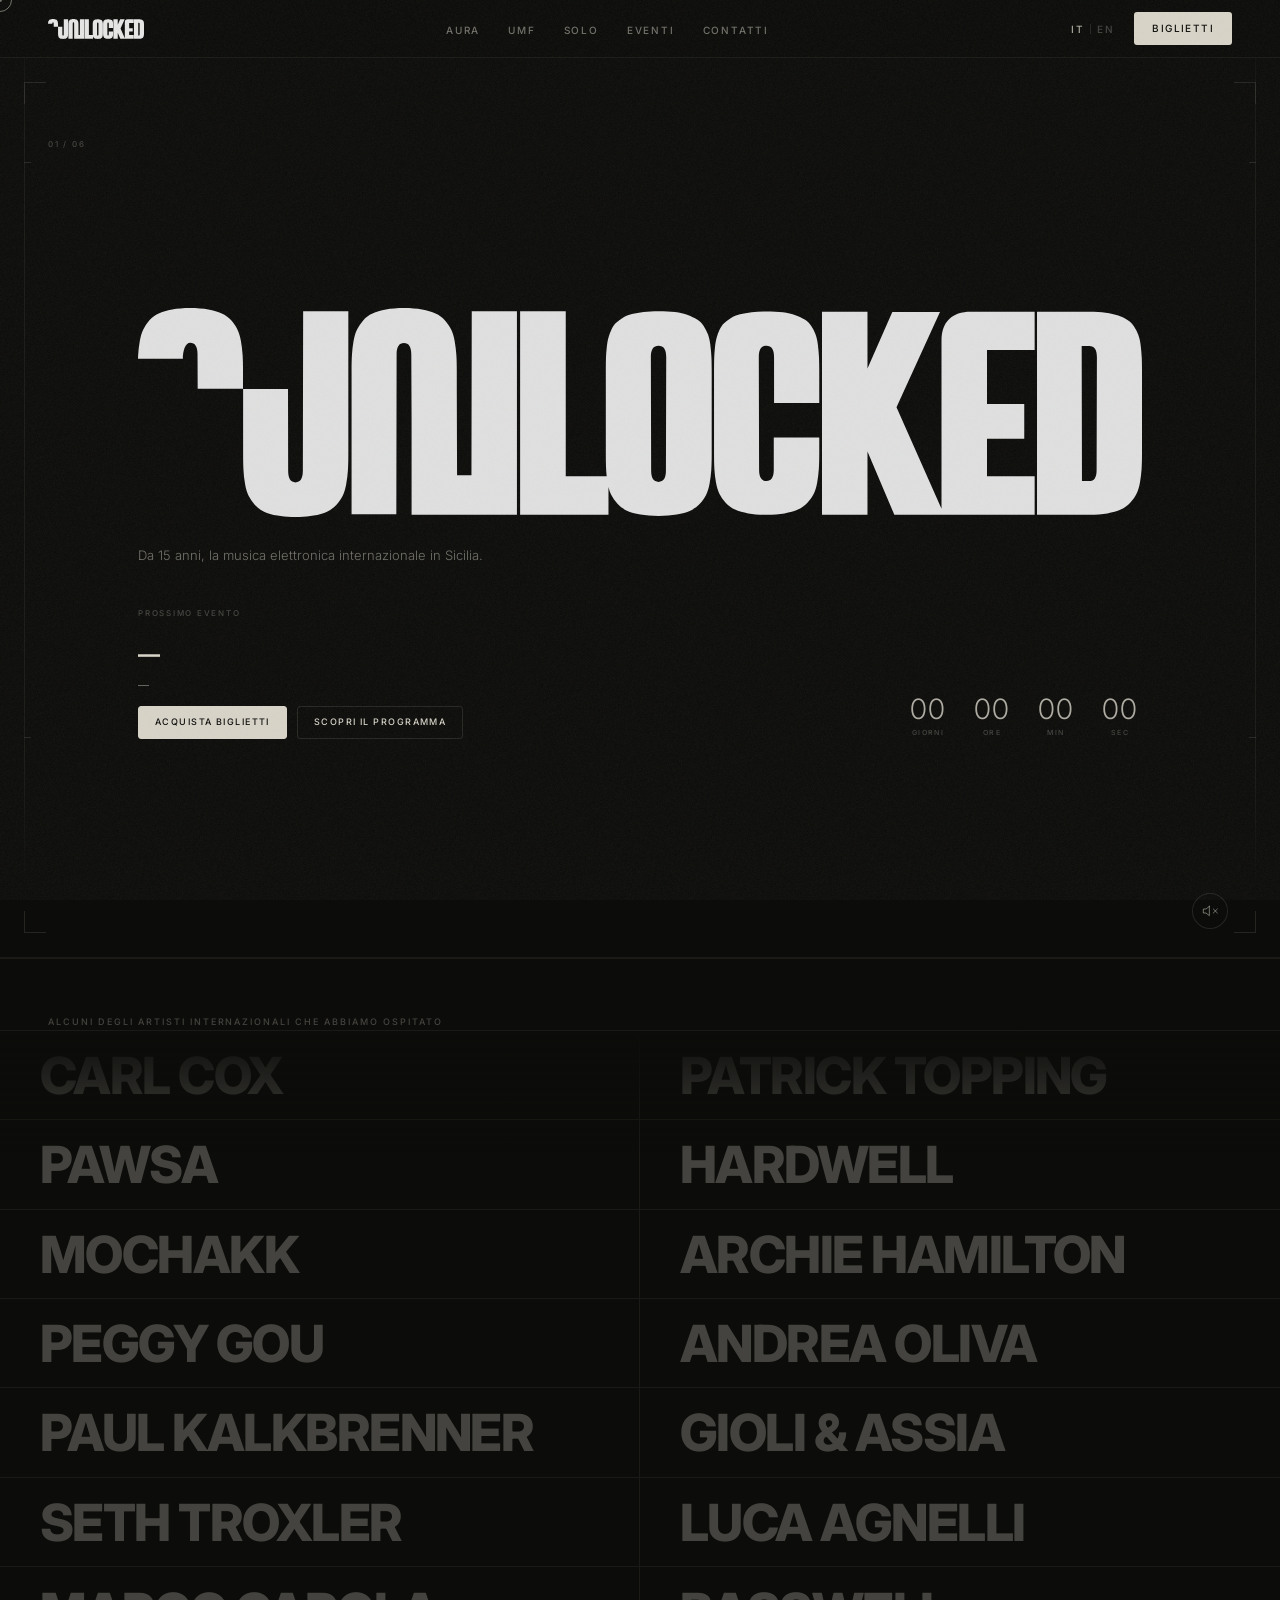
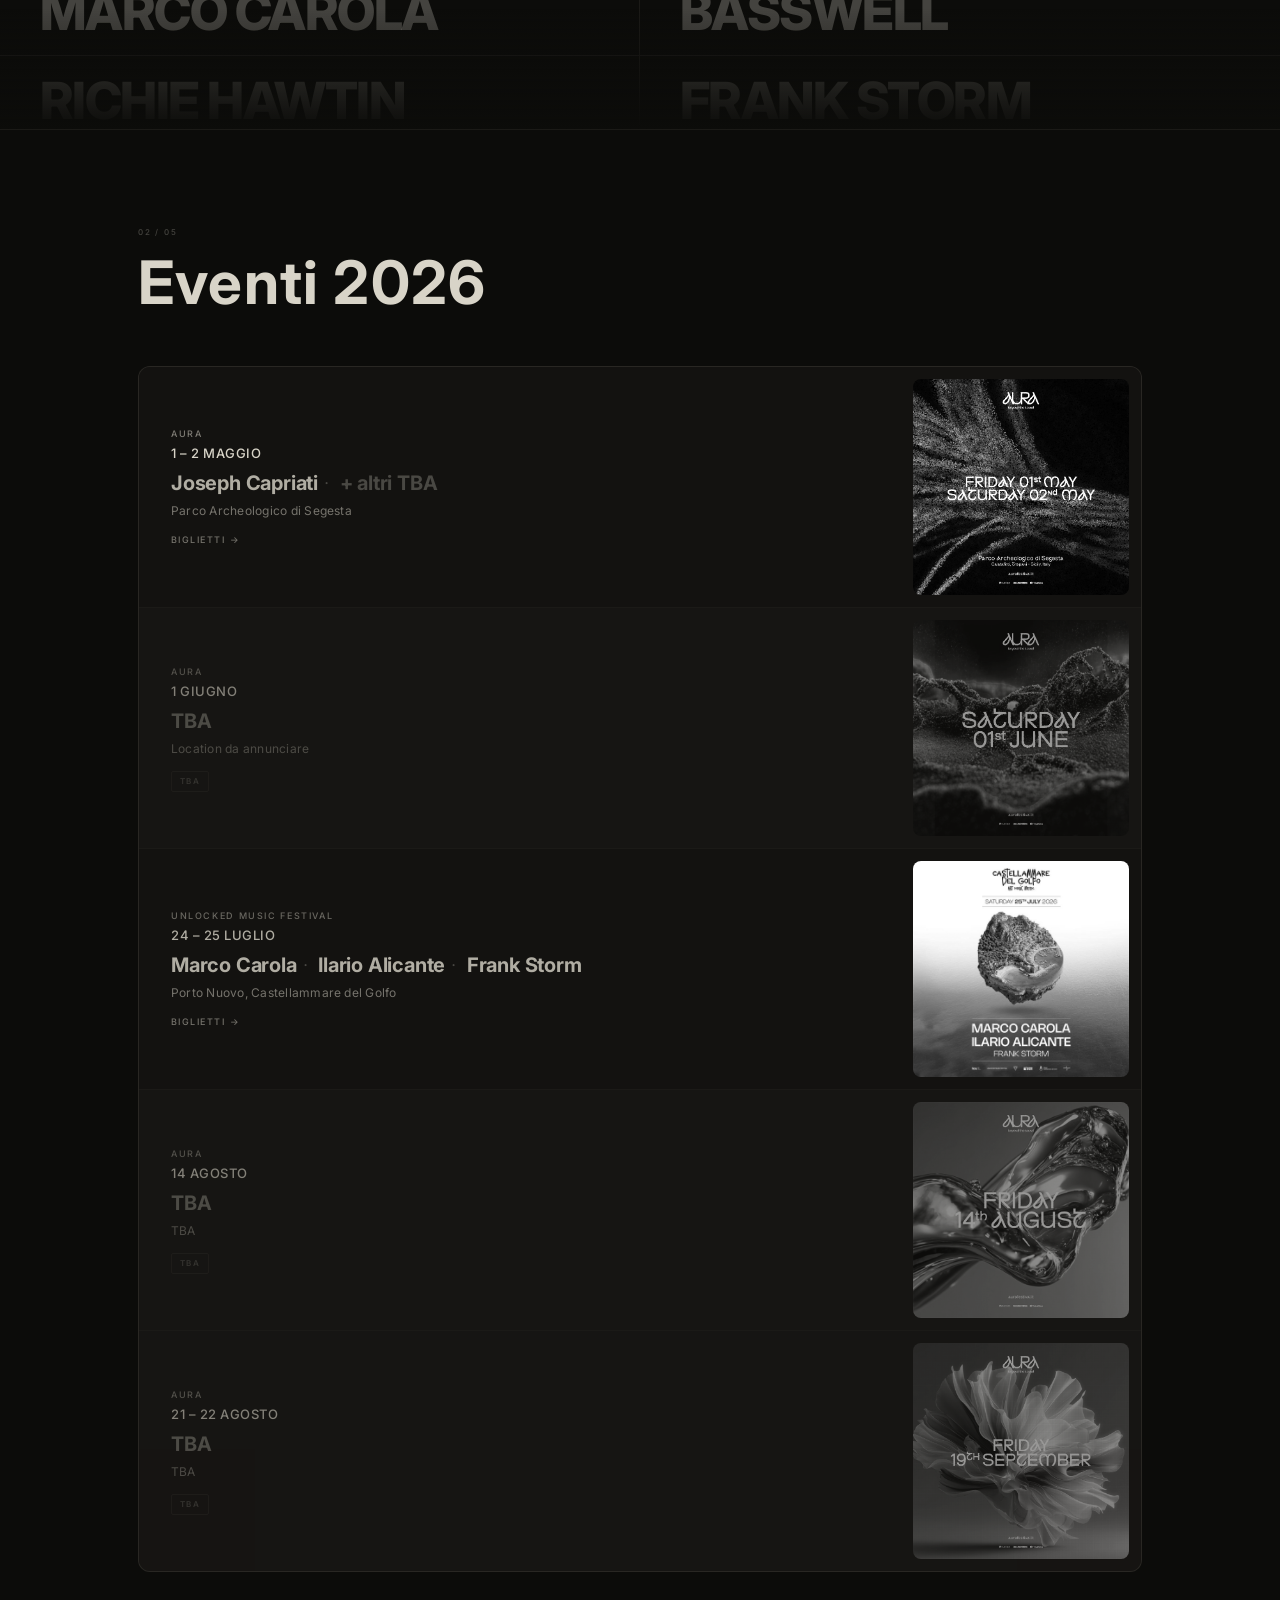
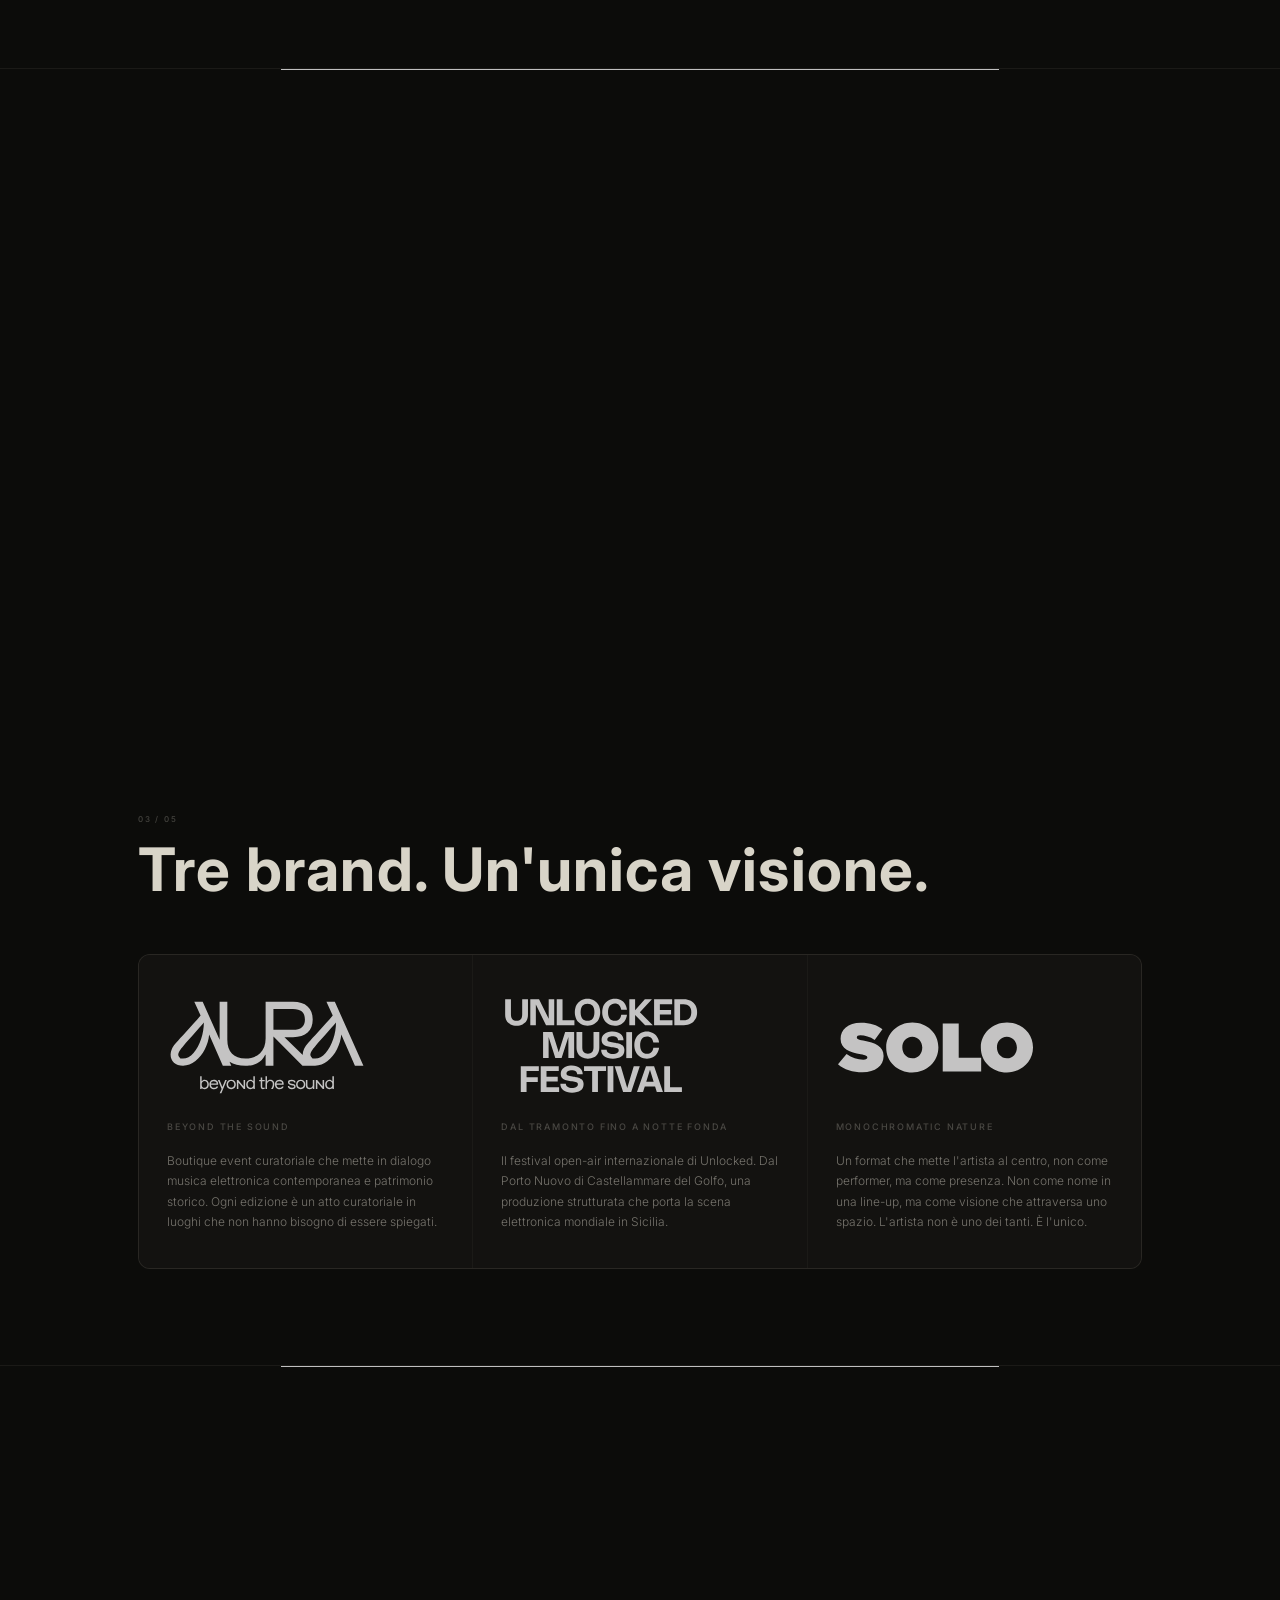
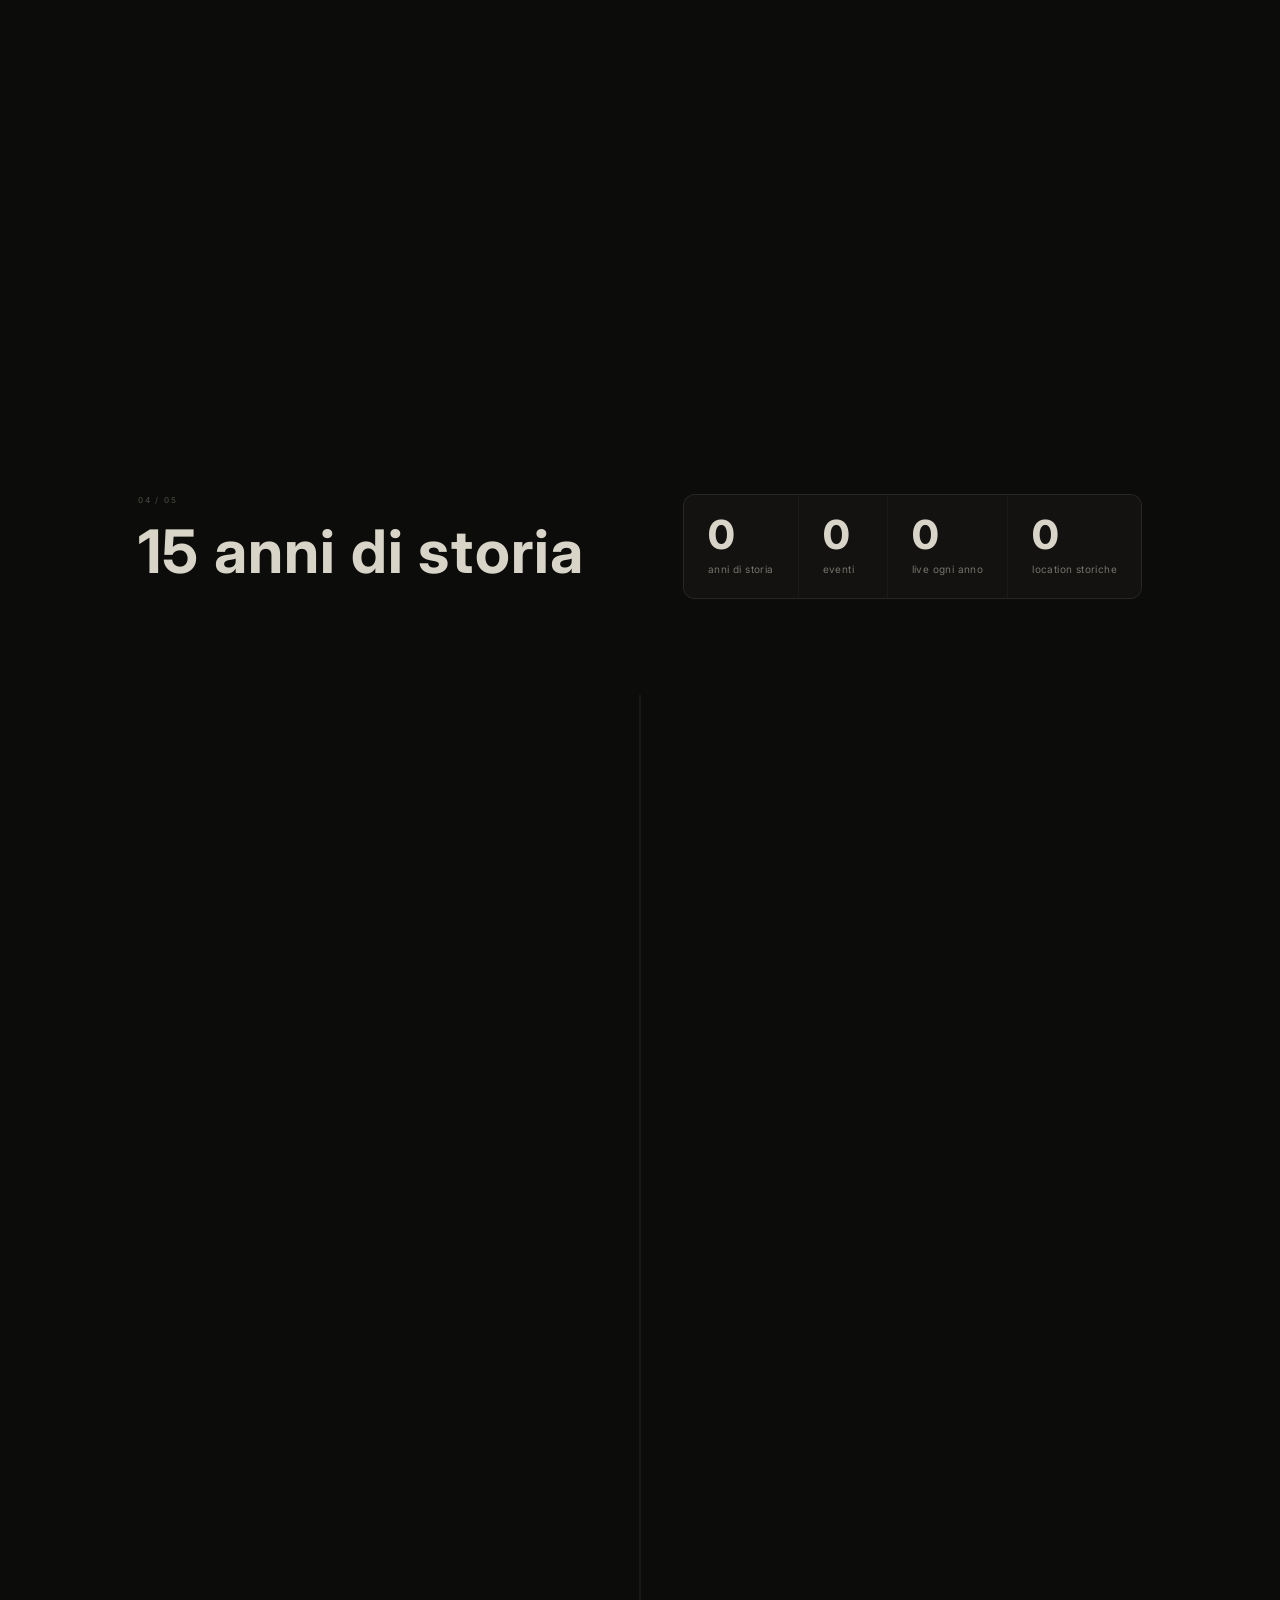
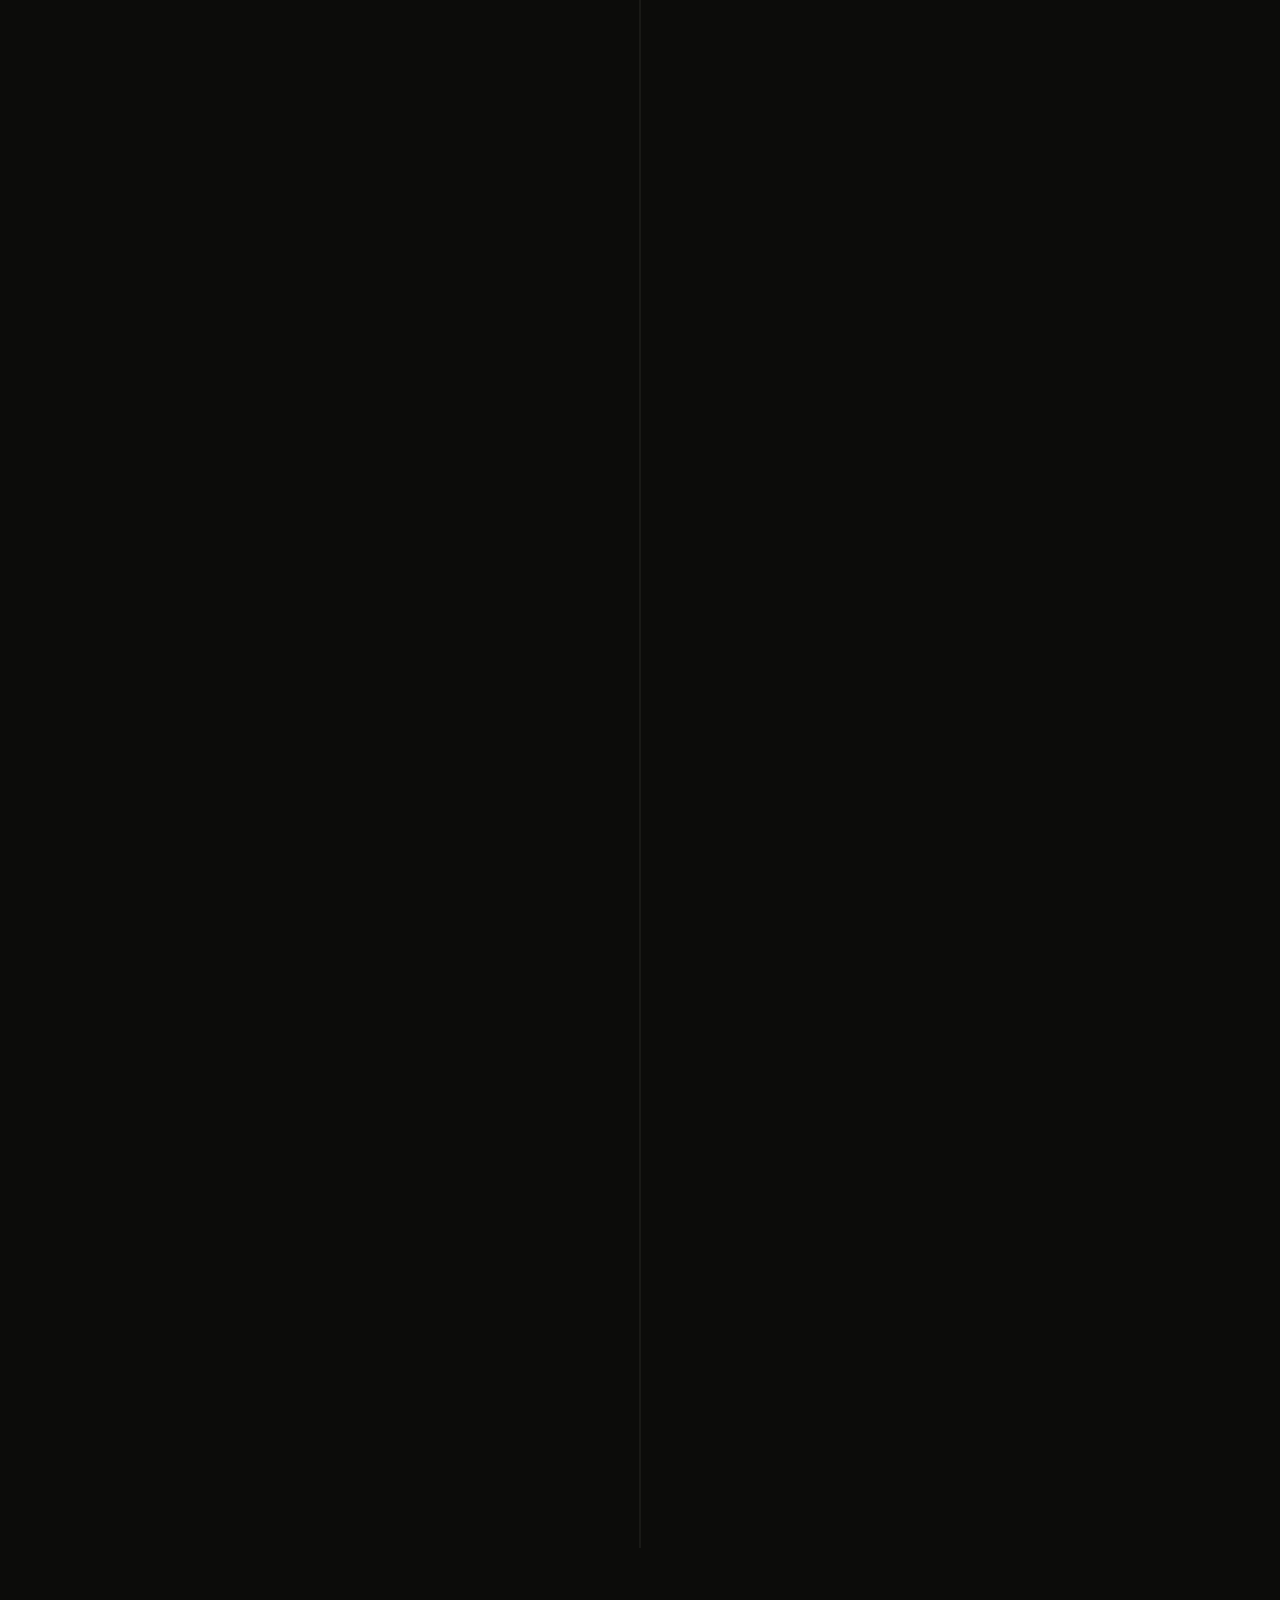
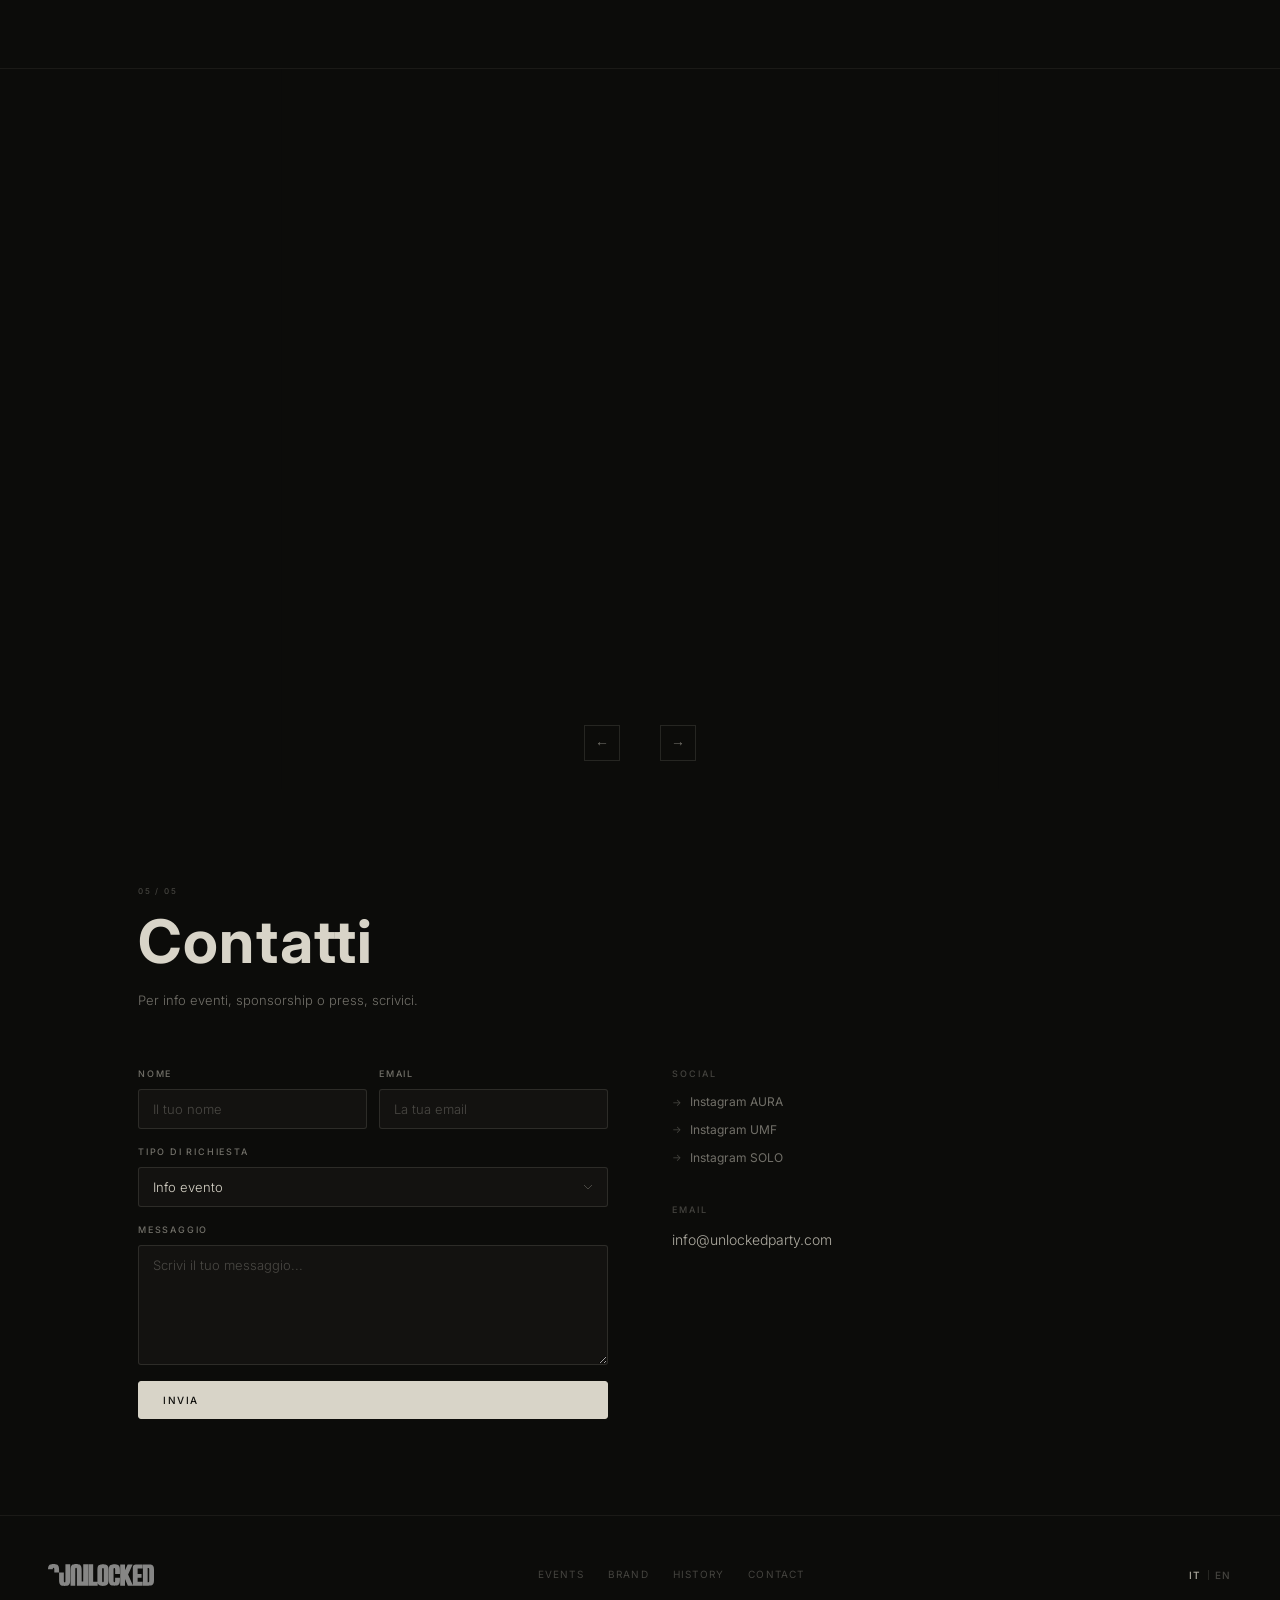
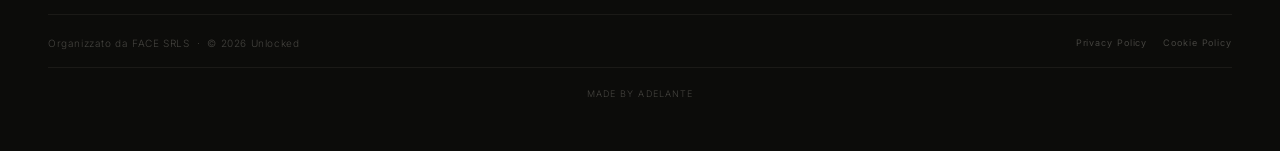
==== index.html @ 0bf6b1d9 "Fix cookie consent: remove custom banner, integrate Iubenda via GTM with Consent Mode v2; update eve" ====
<!DOCTYPE html>
<html lang="it">
<head>
  <meta charset="UTF-8">
  <meta name="viewport" content="width=device-width, initial-scale=1.0">
  <title>Unlocked — Musica Elettronica in Sicilia</title>
  <meta name="description" content="Da 15 anni, la musica elettronica internazionale in Sicilia. AURA · UMF · SOLO">
  <meta property="og:title" content="Unlocked">
  <meta property="og:description" content="Da 15 anni, la musica elettronica internazionale in Sicilia.">
  <meta property="og:type" content="website">

  <!-- Favicon -->
  <link rel="icon" type="image/png" href="asset/img/favicon.png">
  <link rel="apple-touch-icon" href="asset/img/favicon.png">

  <!-- Fonts -->
  <link rel="preconnect" href="https://fonts.googleapis.com">
  <link rel="preconnect" href="https://fonts.gstatic.com" crossorigin>
  <link href="https://fonts.googleapis.com/css2?family=Inter:wght@300;400;500;700;800&display=swap" rel="stylesheet">

  <!-- CSS -->
  <link rel="stylesheet" href="css/tokens.css">
  <link rel="stylesheet" href="css/components.css">
  <link rel="stylesheet" href="css/sections.css">

  <!-- GSAP -->
  <script src="https://cdnjs.cloudflare.com/ajax/libs/gsap/3.12.5/gsap.min.js" defer></script>
  <script src="https://cdnjs.cloudflare.com/ajax/libs/gsap/3.12.5/ScrollTrigger.min.js" defer></script>
  <script src="https://cdnjs.cloudflare.com/ajax/libs/gsap/3.12.5/TextPlugin.min.js" defer></script>
  <!-- Google Consent Mode v2 — default deny, Iubenda will update via GTM -->
  <script>
    window.dataLayer = window.dataLayer || [];
    function gtag(){dataLayer.push(arguments);}
    gtag('consent', 'default', {
      ad_storage: 'denied',
      analytics_storage: 'denied',
      ad_user_data: 'denied',
      ad_personalization: 'denied',
      wait_for_update: 500
    });
  </script>
  <!-- Google Tag Manager -->
  <script>(function(w,d,s,l,i){w[l]=w[l]||[];w[l].push({'gtm.start':new Date().getTime(),event:'gtm.js'});var f=d.getElementsByTagName(s)[0],j=d.createElement(s),dl=l!='dataLayer'?'&l='+l:'';j.async=true;j.src='https://www.googletagmanager.com/gtm.js?id='+i+dl;f.parentNode.insertBefore(j,f);})(window,document,'script','dataLayer','GTM-KGGVKP3R');</script>
  <!-- End Google Tag Manager -->
</head>
<body>
  <!-- Google Tag Manager (noscript) -->
  <noscript><iframe src="https://www.googletagmanager.com/ns.html?id=GTM-KGGVKP3R" height="0" width="0" style="display:none;visibility:hidden"></iframe></noscript>
  <!-- End Google Tag Manager (noscript) -->

  <!-- Custom cursor -->
  <div class="cursor" aria-hidden="true"></div>
  <div class="cursor-dot" aria-hidden="true"></div>

  <!-- Geometric side bars -->
  <div class="geo-left" aria-hidden="true"></div>
  <div class="geo-right" aria-hidden="true"></div>

  <!-- ── NAV ─────────────────────────────────────────────────────── -->
  <nav class="nav" role="navigation" aria-label="Navigazione principale">
    <a class="nav-logo" href="#hero" aria-label="Unlocked — torna in cima">
      <img class="nav-logo-img" src="asset/img/unlocked-esteso.svg" alt="Unlocked" loading="eager">
    </a>

    <ul class="nav-links" role="list">
      <li><a href="#brand">AURA</a></li>
      <li><a href="#brand">UMF</a></li>
      <li><a href="#brand">SOLO</a></li>
      <li><a href="#eventi">Eventi</a></li>
      <li><a href="#contatti">Contatti</a></li>
    </ul>

    <div class="nav-right">
      <div class="nav-lang" role="group" aria-label="Lingua">
        <button class="lang-btn active" data-lang="it" aria-pressed="true">IT</button>
        <span class="lang-sep" aria-hidden="true"></span>
        <button class="lang-btn" data-lang="en" aria-pressed="false">EN</button>
      </div>
      <a class="nav-cta" href="#eventi" aria-label="Acquista biglietti">Biglietti</a>
    </div>

    <button class="nav-hamburger" aria-label="Apri menu" aria-expanded="false" aria-controls="mobile-menu">
      <span></span>
      <span></span>
      <span></span>
    </button>
  </nav>

  <!-- Mobile menu -->
  <div id="mobile-menu" class="nav-mobile-menu" role="dialog" aria-label="Menu mobile">
    <a href="#brand">AURA</a>
    <a href="#brand">UMF</a>
    <a href="#brand">SOLO</a>
    <a href="#eventi">Eventi</a>
    <a href="#contatti">Contatti</a>
    <div class="nav-mobile-footer">
      <div class="nav-lang">
        <button class="lang-btn active" data-lang="it" aria-pressed="true">IT</button>
        <span class="lang-sep" aria-hidden="true"></span>
        <button class="lang-btn" data-lang="en" aria-pressed="false">EN</button>
      </div>
      <a class="nav-cta nav-mobile-cta" href="#eventi">Biglietti</a>
    </div>
  </div>

  <main>

    <!-- ── HERO ─────────────────────────────────────────────────── -->
    <section id="hero" aria-label="Hero">

      <!-- Background video -->
      <div class="hero-bg" aria-hidden="true">
        <video autoplay muted loop playsinline preload="none" poster="">
          <source src="asset/video/unlocked-2025.mp4" type="video/mp4">
        </video>
        <div class="hero-bg-overlay"></div>
      </div>

      <!-- Audio toggle -->
      <button class="hero-audio-btn" aria-label="Attiva audio" aria-pressed="false">
        <svg class="icon-muted" width="16" height="16" viewBox="0 0 24 24" fill="none" stroke="currentColor" stroke-width="1.5" stroke-linecap="round" stroke-linejoin="round" aria-hidden="true">
          <polygon points="11 5 6 9 2 9 2 15 6 15 11 19 11 5"/>
          <line x1="23" y1="9" x2="17" y2="15"/>
          <line x1="17" y1="9" x2="23" y2="15"/>
        </svg>
        <svg class="icon-unmuted" width="16" height="16" viewBox="0 0 24 24" fill="none" stroke="currentColor" stroke-width="1.5" stroke-linecap="round" stroke-linejoin="round" aria-hidden="true">
          <polygon points="11 5 6 9 2 9 2 15 6 15 11 19 11 5"/>
          <path d="M19.07 4.93a10 10 0 0 1 0 14.14"/>
          <path d="M15.54 8.46a5 5 0 0 1 0 7.07"/>
        </svg>
      </button>

      <!-- Corner decorations -->
      <div class="hero-corner tl" aria-hidden="true"></div>
      <div class="hero-corner tr" aria-hidden="true"></div>
      <div class="hero-corner bl" aria-hidden="true"></div>
      <div class="hero-corner br" aria-hidden="true"></div>

      <!-- Section counter -->
      <div class="hero-counter-label" aria-hidden="true">01 / 06</div>

      <div class="hero-content">
        <h1 class="hero-title" aria-label="UNLOCKED">
          <svg class="hero-title-svg" aria-hidden="true" xmlns="http://www.w3.org/2000/svg" viewBox="0 0 1393.97 290.27">
            <path class="hero-letter" fill="#E0E0E0" d="M145.8,87.32c0-8.79-.2-16.25-.6-22.38-.4-6.13-1.17-12.45-2.3-18.98-1.14-6.52-2.77-11.95-4.9-16.28-2.13-4.33-5-8.52-8.59-12.59-3.6-4.06-7.99-7.22-13.19-9.49-5.2-2.26-11.43-4.1-18.68-5.5-7.26-1.4-15.62-2.1-25.08-2.1s-17.82.7-25.08,2.1c-7.26,1.4-13.46,3.23-18.59,5.5-5.13,2.27-9.46,5.43-12.99,9.49-3.53,4.06-6.36,8.26-8.49,12.59-2.13,4.33-3.76,9.79-4.89,16.39-1.13,6.59-1.87,12.92-2.2,18.98-.09,1.66-.17,3.47-.23,5.34h55.81l6.46.08c0-10.65,3.4-22.11,10.19-22.11s10.19,5.33,10.19,15.98l.21,47.88h62.94v-1.72s0-23.18,0-23.18h0Z"/>
            <path class="hero-letter" fill="#E0E0E0" d="M228.86,226.13c0,10.66-3.4,15.98-10.19,15.98s-10.19-5.32-10.19-15.98l-.21-113.81c-.43.02-.85.06-1.29.06h-61.04v90.77c0,8.79.16,16.22.5,22.28.33,6.06,1.06,12.39,2.2,18.98,1.13,6.59,2.76,12.03,4.89,16.28,2.13,4.26,4.96,8.43,8.49,12.49,3.53,4.06,7.86,7.26,12.99,9.59,5.13,2.33,11.32,4.16,18.59,5.49,7.26,1.33,15.62,2,25.08,2s17.82-.67,25.08-2c7.26-1.33,13.49-3.16,18.68-5.49,5.2-2.33,9.59-5.53,13.19-9.59,3.6-4.06,6.46-8.22,8.59-12.49,2.13-4.26,3.76-9.66,4.9-16.19,1.13-6.52,1.89-12.85,2.3-18.98.4-6.12.6-13.59.6-22.38V4.52h-62.74l-.4,221.6Z"/>
            <path class="hero-letter" fill="#E0E0E0" d="M462.98,232.32h-19.98l-.4-121.69v-23.18c0-8.79-.2-16.25-.6-22.38-.4-6.12-1.17-12.45-2.3-18.98-1.14-6.52-2.77-11.96-4.9-16.28s-5-8.52-8.59-12.59c-3.6-4.06-7.99-7.22-13.19-9.49-5.2-2.26-11.43-4.1-18.68-5.5-7.26-1.4-15.62-2.1-25.08-2.1s-17.82.7-25.08,2.1c-7.26,1.4-13.46,3.23-18.59,5.5-5.13,2.26-9.46,5.43-12.99,9.49-3.53,4.07-6.36,8.26-8.49,12.59-2.13,4.33-3.76,9.79-4.89,16.38s-1.87,12.92-2.2,18.98c-.33,6.06-.5,13.49-.5,22.28v198.82h62.14l.4-221.8c0-10.66,3.4-15.98,10.19-15.98s10.19,5.33,10.19,15.98l.4,90.92v131.68h146.27V4.52h-62.74l-.4,227.8h0Z"/>
            <path class="hero-letter" fill="#E0E0E0" d="M794.63,50.95c-.74-5.88-1.85-10.71-3.32-14.5-1.48-3.79-3.45-7.61-5.93-11.47-2.48-3.85-5.53-6.89-9.15-9.11-3.62-2.22-7.94-4.28-12.97-6.17-5.03-1.89-10.9-3.23-17.6-4.02-6.71-.78-14.35-1.17-22.93-1.17-7.64,0-14.52.36-20.61,1.08-6.1.72-11.54,1.67-16.29,2.84-4.76,1.17-8.95,2.91-12.57,5.2-3.62,2.29-6.74,4.61-9.35,6.96-2.61,2.35-4.79,5.46-6.54,9.31-1.75,3.86-3.12,7.55-4.12,11.07-1.01,3.53-1.81,8.04-2.41,13.52-.6,5.49-.97,10.62-1.11,15.39-.14,4.77-.2,10.68-.2,17.74v115.64c0,8.62.17,15.91.5,21.85.15,2.72.41,5.5.73,8.33h-56.87V4.5h-63.35v282.63h122.68v-38.68c1.04,4.38,2.36,8.13,3.95,11.24,2.14,4.18,4.99,8.27,8.55,12.25,3.55,3.99,7.91,7.12,13.07,9.41,5.16,2.29,11.39,4.09,18.7,5.39,7.31,1.31,15.72,1.96,25.24,1.96s17.93-.66,25.24-1.96c7.31-1.3,13.58-3.1,18.81-5.39,5.23-2.28,9.65-5.42,13.27-9.41,3.62-3.98,6.5-8.07,8.65-12.25,2.14-4.18,3.79-9.47,4.93-15.87,1.13-6.4,1.91-12.61,2.31-18.62.4-6.01.6-13.33.6-21.95v-115.64c0-7.84-.14-14.44-.4-19.8-.27-5.36-.77-10.98-1.51-16.86h0ZM732.99,225.78c0,10.46-3.42,15.68-10.26,15.68s-10.26-5.22-10.26-15.68l-.4-157.77c0-10.45,3.55-15.68,10.66-15.68s10.66,5.23,10.66,15.68l-.4,157.77h0Z"/>
            <path class="hero-letter" fill="#E0E0E0" d="M943.96,50.92c-.74-5.84-1.83-10.64-3.3-14.41-1.47-3.76-3.43-7.56-5.9-11.39-2.47-3.83-5.5-6.85-9.09-9.06-3.6-2.21-7.89-4.25-12.89-6.13-5-1.88-10.82-3.21-17.48-3.99-6.66-.78-14.26-1.17-22.78-1.17-7.59,0-14.42.36-20.48,1.07-6.06.72-11.46,1.66-16.19,2.82-4.73,1.17-8.89,2.89-12.49,5.16-3.6,2.27-6.7,4.58-9.29,6.91s-4.76,5.42-6.49,9.25c-1.73,3.83-3.1,7.5-4.1,11-1,3.51-1.8,7.98-2.4,13.44-.6,5.45-.97,10.55-1.1,15.29-.13,4.74-.2,10.61-.2,17.62v114.89c0,8.57.17,15.81.5,21.71.33,5.91,1.07,12.07,2.2,18.5,1.13,6.43,2.76,11.72,4.89,15.87,2.13,4.16,4.96,8.21,8.49,12.17,3.53,3.96,7.86,7.08,12.99,9.35,5.13,2.27,11.32,4.06,18.58,5.35,7.26,1.3,15.62,1.95,25.08,1.95s17.82-.65,25.08-1.95c7.26-1.3,13.49-3.08,18.69-5.35,5.19-2.27,9.59-5.39,13.19-9.35,3.6-3.96,6.46-8.01,8.59-12.17,2.13-4.15,3.76-9.41,4.9-15.77,1.13-6.36,1.9-12.53,2.3-18.5.4-5.97.6-13.24.6-21.81v-22.39h-63.14v44.79c0,10.39-3.4,15.58-10.19,15.58s-10.19-5.19-10.19-15.58l-.4-156.76c0-10.38,3.53-15.58,10.59-15.58s10.59,5.19,10.59,15.58v63.87h62.74v-44.4c0-7.79-.13-14.34-.4-19.67-.27-5.32-.77-10.91-1.5-16.75h0Z"/>
            <path class="hero-letter" fill="#E0E0E0" d="M1126.03,15.64c-6.95,6.84-10.43,16.77-10.43,29.8v233.39l-62.48-140.97,60.35-132.47h-66.16l-34.48,78.55V5.38h-63.16v281.75h63.16v-87.92l37.29,87.92h194.81v-53.54h-66.16v-51.97h51.73v-48.46h-51.73V58.33h66.16V5.38h-88.42c-13.36,0-23.53,3.42-30.47,10.26h0Z"/>
            <path class="hero-letter" fill="#E0E0E0" d="M1393.57,68.14c-.27-5.31-.76-10.88-1.49-16.71-.73-5.83-1.83-10.62-3.29-14.38-1.46-3.75-3.43-7.55-5.88-11.37-2.46-3.82-5.49-6.83-9.07-9.04-3.59-2.2-7.88-4.24-12.86-6.12-4.98-1.87-10.8-3.2-17.45-3.98-6.65-.78-14.23-1.17-22.73-1.17h-72.58v281.75h72.58c9.44,0,17.78-.65,25.02-1.94,7.24-1.29,13.46-3.08,18.65-5.34,5.18-2.26,9.57-5.37,13.16-9.33,3.59-3.95,6.45-8,8.57-12.15,2.13-4.14,3.76-9.39,4.89-15.74,1.13-6.35,1.89-12.5,2.29-18.46.4-5.96.6-13.21.6-21.76v-114.64c0-7.77-.13-14.31-.4-19.63h0ZM1330.97,224.76c0,10.37-3.39,15.55-10.17,15.55h-10.17l-.4-187.51h10.57c7.04,0,10.57,5.18,10.57,15.54l-.4,156.42h0Z"/>
          </svg>
        </h1>
        <p class="hero-sub" data-i18n="hero.tagline">
          Da 15 anni, la musica elettronica internazionale in Sicilia.
        </p>

        <div class="hero-bottom">
          <!-- Next event block -->
          <div class="hero-event-block">
            <div class="hero-event-meta">
              <span class="hero-event-label">Prossimo evento</span>
              <img class="hero-brand-logo" src="" alt="" loading="lazy">
              <div class="hero-event-date">—</div>
              <div class="hero-event-location">—</div>
            </div>
            <div class="hero-actions">
              <a class="btn btn-primary btn-sm hero-cta" href="#eventi" aria-label="Acquista biglietti">Acquista biglietti</a>
              <a class="btn btn-ghost btn-sm hero-cta-secondary" href="#eventi" aria-label="Scopri il programma">Scopri il programma</a>
            </div>
          </div>

          <!-- Countdown -->
          <div class="hero-countdown" aria-live="polite" aria-label="Countdown al prossimo evento">
            <div class="countdown-unit">
              <div class="countdown-num" id="cd-days">00</div>
              <div class="countdown-label cd-label-days">giorni</div>
            </div>
            <div class="countdown-unit">
              <div class="countdown-num" id="cd-hours">00</div>
              <div class="countdown-label cd-label-hours">ore</div>
            </div>
            <div class="countdown-unit">
              <div class="countdown-num" id="cd-mins">00</div>
              <div class="countdown-label cd-label-mins">min</div>
            </div>
            <div class="countdown-unit">
              <div class="countdown-num" id="cd-secs">00</div>
              <div class="countdown-label cd-label-secs">sec</div>
            </div>
          </div>
        </div>
      </div>
    </section>

    <!-- ── ARTISTS INTRO ────────────────────────────────────────── -->
    <div class="artists-intro">
      <p class="artists-intro-text"></p>
    </div>

    <!-- ── ARTISTS VERTICAL SCROLL ──────────────────────────────── -->
    <div class="section-artists" aria-label="Guest internazionali">
      <div class="artists-col artists-col--left">
        <div class="artists-track artists-track--up" id="artists-track-left">
          <!-- Populated by config-loader.js -->
        </div>
      </div>
      <div class="artists-col artists-col--right">
        <div class="artists-track artists-track--down" id="artists-track-right">
          <!-- Populated by config-loader.js -->
        </div>
      </div>
    </div>

    <!-- ── EVENTI ────────────────────────────────────────────────── -->
    <section id="eventi" class="section" aria-labelledby="eventi-title">
      <div class="container">
        <div class="section-header">
          <div class="section-counter" aria-hidden="true">02 / 05</div>
          <h2 class="section-title" id="eventi-title">Eventi 2026</h2>
        </div>

        <div class="events-list" role="list" aria-label="Lista eventi 2026">
          <!-- Populated by config-loader.js -->
        </div>
      </div>
    </section>

    <!-- ── IMAGE INTERLUDE 1 ─────────────────────────────────────── -->
    <div class="img-interlude" aria-hidden="true">
      <div class="img-interlude-inner">
        <img src="asset/img/Copia%20di%20DJI_0255.jpg" alt="" loading="lazy">
      </div>
    </div>

    <!-- ── BRAND ─────────────────────────────────────────────────── -->
    <section id="brand" class="section" aria-labelledby="brand-title">
      <div class="container">
        <div class="section-header">
          <div class="section-counter" aria-hidden="true">03 / 05</div>
          <h2 class="section-title" id="brand-title">Tre brand. Un'unica visione.</h2>
        </div>

        <div class="brand-panels" role="list">
          <!-- Populated by config-loader.js -->
        </div>
      </div>
    </section>

    <!-- ── IMAGE INTERLUDE 2 ─────────────────────────────────────── -->
    <div class="img-interlude" aria-hidden="true">
      <div class="img-interlude-inner">
        <img src="asset/img/reepyk%20--%20riccardo%20parrinello%20-%20RP106564.jpg" alt="" loading="lazy">
      </div>
    </div>

    <!-- ── STORIA ────────────────────────────────────────────────── -->
    <section id="storia" class="section" aria-labelledby="storia-title">

      <!-- Top bar: title + stats (stays visible while pinned) -->
      <div class="storia-top">
        <div class="container">
          <div class="storia-header-row">
            <div class="storia-title-block">
              <div class="section-counter" aria-hidden="true">04 / 05</div>
              <h2 class="section-title" id="storia-title">15 anni di storia</h2>
            </div>
            <div class="history-stats" role="list" aria-label="Statistiche">
              <div class="stat-block" id="stat-years" role="listitem">
                <div class="stat-num" data-target="15">0</div>
                <div class="stat-label">anni di storia</div>
              </div>
              <div class="stat-block" id="stat-events" role="listitem">
                <div class="stat-num" data-target="400">0</div>
                <div class="stat-label">eventi</div>
              </div>
              <div class="stat-block" id="stat-attendees" role="listitem">
                <div class="stat-num" data-target="30000">0</div>
                <div class="stat-label">live ogni anno</div>
              </div>
              <div class="stat-block" id="stat-locations" role="listitem">
                <div class="stat-num" data-target="4">0</div>
                <div class="stat-label">location storiche</div>
              </div>
            </div>
          </div>
        </div>
      </div>

      <!-- Vertical timeline -->
      <div class="storia-v-wrap">
        <div class="storia-v-line" aria-hidden="true"></div>
        <div class="storia-milestones" role="list"></div>
      </div>

    </section>

    <!-- ── PHOTO GALLERY SLIDER ──────────────────────────────────── -->
    <section class="img-slider-section" aria-label="Gallery fotografica">
      <div class="img-slider">
        <div class="img-slide"><div class="img-slide-inner"><img src="asset/img/_G9A9470.JPG" alt="" loading="lazy"></div></div>
        <div class="img-slide"><div class="img-slide-inner"><img src="asset/img/foto-22%20(2).jpg" alt="" loading="lazy"></div></div>
        <div class="img-slide"><div class="img-slide-inner"><img src="asset/img/foto-26.jpg" alt="" loading="lazy"></div></div>
        <div class="img-slide"><div class="img-slide-inner"><img src="asset/img/foto-28.jpg" alt="" loading="lazy"></div></div>
        <div class="img-slide"><div class="img-slide-inner"><img src="asset/img/reepyk%20--%20riccardo%20parrinello%20-%20RP107998.jpg" alt="" loading="lazy"></div></div>
        <div class="img-slide"><div class="img-slide-inner"><img src="asset/img/reepyk%20--%20riccardo%20parrinello%20-%20RP108542.jpg" alt="" loading="lazy"></div></div>
        <div class="img-slide"><div class="img-slide-inner"><img src="asset/img/reepyk%20--%20riccardo%20parrinello%20-%20RP201842.jpg" alt="" loading="lazy"></div></div>
        <div class="img-slide"><div class="img-slide-inner"><img src="asset/img/reepyk%20--%20riccardo%20parrinello%20-%20RP205082.jpg" alt="" loading="lazy"></div></div>
        <div class="img-slide"><div class="img-slide-inner"><img src="asset/img/reepyk%20--%20riccardo%20parrinello%20-%20RP205979.jpg" alt="" loading="lazy"></div></div>
        <div class="img-slide"><div class="img-slide-inner"><img src="asset/img/reepyk%20--%20riccardo%20parrinello%20-%20RP206269.jpg" alt="" loading="lazy"></div></div>
        <div class="img-slide"><div class="img-slide-inner"><img src="asset/img/valeria%20gargano-0570.jpg" alt="" loading="lazy"></div></div>
      </div>
      <div class="slider-ui">
        <button class="slider-prev" aria-label="Precedente">←</button>
        <div class="slider-dots"></div>
        <button class="slider-next" aria-label="Successivo">→</button>
      </div>
      <div class="slider-counter" aria-hidden="true">
        <span class="slider-current">01</span><span> / </span><span class="slider-total">11</span>
      </div>
    </section>

    <!-- ── CONTATTI ──────────────────────────────────────────────── -->
    <section id="contatti" class="section" aria-labelledby="contatti-title">
      <div class="container">
        <div class="section-header">
          <div class="section-counter" aria-hidden="true">05 / 05</div>
          <h2 class="section-title" id="contatti-title">Contatti</h2>
          <p class="section-subtitle">
            Per info eventi, sponsorship o press, scrivici.
          </p>
        </div>

        <div class="contact-inner">
          <!-- Form -->
          <form class="contact-form" novalidate>
            <div class="form-row">
              <div class="form-group">
                <label class="form-label" for="contact-name" data-form-label="name">Nome</label>
                <input
                  class="form-input"
                  type="text"
                  id="contact-name"
                  name="name"
                  data-form-field="name"
                  placeholder="Il tuo nome"
                  autocomplete="name"
                  required
                >
              </div>
              <div class="form-group">
                <label class="form-label" for="contact-email" data-form-label="email">Email</label>
                <input
                  class="form-input"
                  type="email"
                  id="contact-email"
                  name="email"
                  data-form-field="email"
                  placeholder="La tua email"
                  autocomplete="email"
                  required
                >
              </div>
            </div>

            <div class="form-group">
              <label class="form-label" for="contact-type" data-form-label="type">Tipo di richiesta</label>
              <select class="form-select" id="contact-type" name="type" data-form-field="type">
                <option>Info evento</option>
                <option>Sponsorship</option>
                <option>Press</option>
                <option>Altro</option>
              </select>
            </div>

            <div class="form-group">
              <label class="form-label" for="contact-message" data-form-label="message">Messaggio</label>
              <textarea
                class="form-textarea"
                id="contact-message"
                name="message"
                data-form-field="message"
                placeholder="Scrivi il tuo messaggio..."
                required
              ></textarea>
            </div>

            <button class="btn btn-primary" type="submit" data-form-send>Invia</button>
          </form>

          <!-- Info -->
          <div class="contact-info">
            <div class="contact-info-block">
              <div class="contact-info-label">Social</div>
              <div class="contact-social-links">
                <a class="contact-social-link social-link-aura" href="#" target="_blank" rel="noopener" aria-label="Instagram AURA">
                  Instagram AURA
                </a>
                <a class="contact-social-link social-link-umf" href="#" target="_blank" rel="noopener" aria-label="Instagram UMF">
                  Instagram UMF
                </a>
                <a class="contact-social-link social-link-solo" href="#" target="_blank" rel="noopener" aria-label="Instagram SOLO">
                  Instagram SOLO
                </a>
              </div>
            </div>

            <div class="contact-info-block">
              <div class="contact-info-label">Email</div>
              <a class="contact-email" href="mailto:info@unlockedparty.com">info@unlockedparty.com</a>
            </div>

          </div>
        </div>
      </div>
    </section>

  </main>

  <!-- ── FOOTER ───────────────────────────────────────────────────── -->
  <footer role="contentinfo">
    <div class="footer-inner">
      <a class="footer-logo" href="#hero" aria-label="Unlocked — torna in cima">
        <img class="footer-logo-img" src="asset/img/unlocked-esteso.svg" alt="Unlocked" loading="lazy">
      </a>

      <nav class="footer-links" aria-label="Link footer">
        <a href="#eventi">Events</a>
        <a href="#brand">Brand</a>
        <a href="#storia">History</a>
        <a href="#contatti">Contact</a>
      </nav>

      <div class="footer-lang nav-lang">
        <button class="lang-btn active" data-lang="it" aria-pressed="true">IT</button>
        <span class="lang-sep" aria-hidden="true"></span>
        <button class="lang-btn" data-lang="en" aria-pressed="false">EN</button>
      </div>
    </div>

    <div class="footer-bottom">
      <p class="footer-copy">
        <span class="footer-organizer">Organizzato da <a href="https://face.events" target="_blank" rel="noopener noreferrer">FACE SRLS</a></span>
        &nbsp;·&nbsp;
        © <span class="footer-year">2026</span> Unlocked
      </p>
      <div class="footer-legal">
        <a class="footer-privacy" href="/privacy-policy.html">Privacy Policy</a>
        <a class="footer-cookie" href="/cookie-policy.html">Cookie Policy</a>
      </div>
    </div>
    <div class="footer-madeby">
      <a href="https://adelante.digital" target="_blank" rel="noopener noreferrer">MADE BY ADELANTE</a>
    </div>
  </footer>

  <!-- ── MOBILE STICKY BAR ─────────────────────────────────────────── -->
  <div class="mobile-sticky-bar" role="complementary" aria-label="Prossimo evento">
    <span class="sticky-bar-info">—</span>
    <a class="sticky-bar-cta" href="#eventi" aria-label="Acquista biglietti">Biglietti →</a>
  </div>

  <!-- Cookie banner handled by Iubenda via GTM -->

  <!-- JS — load order matters -->
  <script src="js/config-loader.js"></script>
  <script src="js/i18n.js"></script>
  <script src="js/animations.js"></script>
  <script src="js/main.js"></script>

</body>
</html>
---- css/tokens.css ----
/* ── tokens.css — Design tokens for unlocked.it ────────────────── */

@font-face {
  font-family: 'HandveticaNeue';
  src: url('../asset/font/Handvetica-Neue-TRIAL.ttf') format('truetype');
  font-weight: normal;
  font-style: normal;
  font-display: swap;
}

:root {
  /* ── Superfici */
  --bg:          #0C0C0A;
  --bg-warm:     #100F0D;
  --surface:     #131210;
  --surface-2:   #1A1916;
  --surface-3:   #22211E;

  /* ── Off-white caldo */
  --cream:       #D8D4C8;
  --cream-80:    rgba(216,212,200,0.80);
  --cream-50:    rgba(216,212,200,0.50);
  --cream-28:    rgba(216,212,200,0.28);
  --cream-10:    rgba(216,212,200,0.10);
  --cream-06:    rgba(216,212,200,0.06);

  /* ── Bordi */
  --border:      rgba(216,212,200,0.07);
  --border-md:   rgba(216,212,200,0.13);
  --border-lg:   rgba(216,212,200,0.22);

  /* ── Font */
  --font-display: 'Inter', sans-serif;
  --font-body:    'Inter', sans-serif;

  /* ── Layout */
  --radius-sm: 3px;
  --radius-md: 6px;
  --radius-lg: 12px;
}

/* ── Reset ───────────────────────────────────────────────────────── */
*, *::before, *::after {
  box-sizing: border-box;
  margin: 0;
  padding: 0;
}

html {
  scroll-behavior: smooth;
}

body {
  background: var(--bg);
  color: var(--cream);
  font-family: var(--font-body);
  font-size: 14px;
  font-weight: 300;
  line-height: 1.65;
  overflow-x: hidden;
  cursor: none;
}

body.touch-device {
  cursor: auto;
}

a, button {
  cursor: none;
}

body.touch-device a,
body.touch-device button {
  cursor: pointer;
}

img, video {
  display: block;
  max-width: 100%;
}

ul { list-style: none; }

/* ── Grain overlay ───────────────────────────────────────────────── */
body::before {
  content: '';
  position: fixed;
  inset: 0;
  z-index: 9998;
  pointer-events: none;
  opacity: 0.065;
  background-image: url("data:image/svg+xml,%3Csvg viewBox='0 0 512 512' xmlns='http://www.w3.org/2000/svg'%3E%3Cfilter id='g'%3E%3CfeTurbulence type='fractalNoise' baseFrequency='0.85' numOctaves='4' stitchTiles='stitch'/%3E%3C/filter%3E%3Crect width='100%25' height='100%25' filter='url(%23g)'/%3E%3C/svg%3E");
  background-size: 256px 256px;
}

/* ── Typography classes ──────────────────────────────────────────── */
.t-display {
  font-family: var(--font-display);
  font-size: clamp(80px, 12vw, 160px);
  font-weight: 800;
  line-height: 0.88;
  letter-spacing: -0.03em;
  color: var(--cream);
}

.t-display-md {
  font-family: var(--font-display);
  font-size: clamp(36px, 5vw, 56px);
  font-weight: 700;
  line-height: 0.92;
  letter-spacing: -0.02em;
  color: var(--cream);
}

.t-display-sm {
  font-family: var(--font-display);
  font-size: clamp(22px, 3vw, 36px);
  font-weight: 700;
  line-height: 1;
  letter-spacing: -0.01em;
  color: var(--cream);
}

.t-overline {
  font-family: var(--font-body);
  font-size: 9px;
  font-weight: 500;
  letter-spacing: 0.24em;
  text-transform: uppercase;
  color: var(--cream-50);
}

.t-h2 {
  font-family: var(--font-body);
  font-size: 20px;
  font-weight: 500;
  letter-spacing: -0.01em;
  color: var(--cream-80);
}

.t-body {
  font-family: var(--font-body);
  font-size: 14px;
  font-weight: 300;
  line-height: 1.72;
  color: var(--cream-80);
}

.t-small {
  font-family: var(--font-body);
  font-size: 11px;
  font-weight: 400;
  color: var(--cream-50);
}

.t-caption {
  font-family: var(--font-body);
  font-size: 9px;
  font-weight: 500;
  letter-spacing: 0.18em;
  text-transform: uppercase;
  color: var(--cream-28);
}


/* ── Layout utilities ────────────────────────────────────────────── */
.container {
  max-width: 1100px;
  margin: 0 auto;
  padding: 0 48px;
}

.section-label {
  font-size: 9px;
  font-weight: 500;
  letter-spacing: 0.24em;
  text-transform: uppercase;
  color: var(--cream-28);
  margin-bottom: 44px;
  display: flex;
  align-items: center;
  gap: 14px;
}

.section-label::after {
  content: '';
  display: block;
  height: 1px;
  width: 40px;
  background: var(--border-md);
}

@media (max-width: 767px) {
  .container {
    padding: 0 24px;
  }
}
---- css/components.css ----
/* ── components.css — Reusable UI components ────────────────────── */

/* ── Custom cursor ───────────────────────────────────────────────── */
.cursor {
  position: fixed;
  width: 24px;
  height: 24px;
  border: 1px solid var(--cream-50);
  border-radius: 50%;
  pointer-events: none;
  z-index: 9999;
  transform: translate(-50%, -50%);
  will-change: transform;
  transition: opacity 0.2s;
}

.cursor-dot {
  position: fixed;
  width: 4px;
  height: 4px;
  background: var(--cream-50);
  border-radius: 50%;
  pointer-events: none;
  z-index: 9999;
  transform: translate(-50%, -50%);
  will-change: transform;
}

.touch-device .cursor,
.touch-device .cursor-dot {
  display: none;
}

/* ── Geometric side bars ─────────────────────────────────────────── */
.geo-left,
.geo-right {
  position: fixed;
  top: 0;
  bottom: 0;
  width: 1px;
  background: linear-gradient(to bottom, transparent 0%, var(--border) 15%, var(--border) 85%, transparent 100%);
  pointer-events: none;
  z-index: 1;
}

.geo-left  { left: 24px; }
.geo-right { right: 24px; }

.geo-left::before,
.geo-right::before,
.geo-left::after,
.geo-right::after {
  content: '';
  position: absolute;
  width: 7px;
  height: 1px;
  background: var(--border-md);
}

.geo-left::before  { top: 18vh; left: 0; }
.geo-left::after   { bottom: 18vh; left: 0; }
.geo-right::before { top: 18vh; right: 0; }
.geo-right::after  { bottom: 18vh; right: 0; }

@media (max-width: 767px) {
  .geo-left,
  .geo-right {
    display: none;
  }
}

/* ── Navigation ──────────────────────────────────────────────────── */
.nav {
  position: sticky;
  top: 0;
  z-index: 100;
  background: rgba(12,12,10,0.88);
  backdrop-filter: blur(20px) saturate(120%);
  -webkit-backdrop-filter: blur(20px) saturate(120%);
  border-bottom: 1px solid var(--border);
  padding: 0 48px;
  height: 58px;
  display: flex;
  align-items: center;
  justify-content: space-between;
  gap: 24px;
  transition: height 0.3s ease;
}

.nav.scrolled {
  height: 48px;
}

.nav-logo {
  display: flex;
  align-items: center;
  text-decoration: none;
  flex-shrink: 0;
  opacity: 0.9;
  transition: opacity 0.2s ease;
}

.nav-logo:hover {
  opacity: 1;
}

.nav-logo-img {
  height: 20px;
  width: auto;
  display: block;
  filter: brightness(0) invert(1);
  transition: height 0.3s ease;
}

.nav.scrolled .nav-logo-img {
  height: 17px;
}

.nav-links {
  display: flex;
  gap: 28px;
}

.nav-links a {
  font-size: 10px;
  font-weight: 500;
  letter-spacing: 0.18em;
  text-transform: uppercase;
  color: var(--cream-50);
  text-decoration: none;
  transition: color 0.2s;
}

.nav-links a:hover {
  color: var(--cream);
}

.nav-right {
  display: flex;
  align-items: center;
  gap: 20px;
  flex-shrink: 0;
}

.nav-lang {
  display: flex;
  align-items: center;
  gap: 6px;
}

.lang-btn {
  background: none;
  border: none;
  font-family: var(--font-body);
  font-size: 10px;
  font-weight: 500;
  letter-spacing: 0.16em;
  text-transform: uppercase;
  color: var(--cream-28);
  padding: 4px 0;
  transition: color 0.2s;
}

.lang-btn.active {
  color: var(--cream-80);
}

.lang-btn:hover {
  color: var(--cream-80);
}

.lang-sep {
  width: 1px;
  height: 10px;
  background: var(--border-md);
}

.nav-cta {
  font-size: 10px;
  font-weight: 500;
  letter-spacing: 0.14em;
  text-transform: uppercase;
  color: var(--bg);
  background: var(--cream);
  padding: 8px 18px;
  border-radius: var(--radius-sm);
  text-decoration: none;
  transition: opacity 0.2s;
  white-space: nowrap;
}

.nav-cta:hover {
  opacity: 0.82;
}

.nav-hamburger {
  display: none;
  background: none;
  border: none;
  padding: 4px;
  flex-direction: column;
  gap: 5px;
}

.nav-hamburger span {
  display: block;
  width: 22px;
  height: 1px;
  background: var(--cream-80);
  transition: all 0.3s;
}

.nav-mobile-menu {
  display: none;
  position: fixed;
  top: 48px;
  left: 0;
  right: 0;
  background: rgba(12,12,10,0.96);
  backdrop-filter: blur(20px);
  -webkit-backdrop-filter: blur(20px);
  border-bottom: 1px solid var(--border);
  padding: 24px;
  z-index: 99;
  flex-direction: column;
  gap: 4px;
}

.nav-mobile-menu.open {
  display: flex;
}

.nav-mobile-menu a {
  font-size: 12px;
  font-weight: 500;
  letter-spacing: 0.18em;
  text-transform: uppercase;
  color: var(--cream-50);
  text-decoration: none;
  padding: 12px 0;
  border-bottom: 1px solid var(--border);
  transition: color 0.2s;
}

.nav-mobile-menu a:hover {
  color: var(--cream);
}

.nav-mobile-footer {
  display: flex;
  align-items: center;
  justify-content: space-between;
  padding-top: 16px;
}

@media (max-width: 1023px) {
  .nav-links {
    display: none;
  }
}

@media (max-width: 767px) {
  .nav {
    padding: 0 24px;
  }

  .nav-hamburger {
    display: flex;
  }

  .nav-cta {
    display: none;
  }
}

/* ── Buttons ─────────────────────────────────────────────────────── */
.btn {
  display: inline-flex;
  align-items: center;
  gap: 8px;
  font-family: var(--font-body);
  font-size: 10px;
  font-weight: 500;
  letter-spacing: 0.16em;
  text-transform: uppercase;
  text-decoration: none;
  padding: 12px 24px;
  border-radius: var(--radius-sm);
  border: 1px solid transparent;
  transition: all 0.2s;
  white-space: nowrap;
}

.btn-primary {
  background: var(--cream);
  color: var(--bg);
  border-color: var(--cream);
}

.btn-primary:hover {
  opacity: 0.85;
}

.btn-ghost {
  background: transparent;
  color: var(--cream);
  border-color: var(--border-md);
}

.btn-ghost:hover {
  border-color: var(--border-lg);
  background: var(--cream-06);
}

.btn-text {
  background: transparent;
  border: none;
  color: var(--cream-50);
  padding: 12px 0;
}

.btn-text:hover {
  color: var(--cream);
}

.btn-sm {
  padding: 8px 16px;
  font-size: 9px;
}

.btn-lg {
  padding: 16px 36px;
  font-size: 11px;
}

/* ── Tags ────────────────────────────────────────────────────────── */
.tag {
  display: inline-flex;
  align-items: center;
  gap: 6px;
  font-size: 8px;
  font-weight: 600;
  letter-spacing: 0.2em;
  text-transform: uppercase;
  padding: 4px 9px;
  border-radius: 2px;
}

.tag-dot {
  width: 4px;
  height: 4px;
  border-radius: 50%;
  flex-shrink: 0;
}

.tag-aura {
  background: var(--cream-06);
  color: var(--cream-80);
  border: 1px solid var(--border-md);
}

.tag-aura .tag-dot {
  background: var(--cream-80);
}

.tag-umf {
  background: var(--cream-06);
  color: var(--cream-50);
  border: 1px solid var(--border-md);
}

.tag-umf .tag-dot {
  background: var(--cream-50);
}

.tag-solo {
  background: var(--cream-06);
  color: var(--cream-28);
  border: 1px solid var(--border);
}

.tag-solo .tag-dot {
  background: var(--cream-28);
}

/* ── Badges ──────────────────────────────────────────────────────── */
.badge {
  display: inline-flex;
  align-items: center;
  font-size: 8px;
  font-weight: 600;
  letter-spacing: 0.18em;
  text-transform: uppercase;
  padding: 3px 8px;
  border-radius: 2px;
}

.badge-tba {
  background: transparent;
  color: var(--cream-28);
  border: 1px solid var(--border);
}

.badge-sold {
  background: transparent;
  color: var(--cream-28);
  border: 1px solid var(--border);
  text-decoration: line-through;
}

/* ── Artists intro label ─────────────────────────────────────────── */
.artists-intro {
  padding: 56px 48px 0;
  border-top: 1px solid var(--border);
}

.artists-intro-text {
  font-size: 9px;
  font-weight: 500;
  letter-spacing: 0.22em;
  text-transform: uppercase;
  color: var(--cream-28);
}

@media (max-width: 767px) {
  .artists-intro {
    padding: 40px 24px 0;
  }
}

/* ── Artists vertical scroll ─────────────────────────────────────── */
.section-artists {
  display: grid;
  grid-template-columns: 1fr 1fr;
  height: 80vh;
  max-height: 700px;
  min-height: 400px;
  overflow: hidden;
  border-top: 1px solid var(--border);
  border-bottom: 1px solid var(--border);
  position: relative;
}

/* Gradient fade top/bottom */
.section-artists::before,
.section-artists::after {
  content: '';
  position: absolute;
  left: 0; right: 0;
  height: 120px;
  z-index: 2;
  pointer-events: none;
}
.section-artists::before {
  top: 0;
  background: linear-gradient(to bottom, var(--bg) 0%, transparent 100%);
}
.section-artists::after {
  bottom: 0;
  background: linear-gradient(to top, var(--bg) 0%, transparent 100%);
}

.artists-col {
  overflow: hidden;
  position: relative;
}

.artists-col--left {
  border-right: 1px solid var(--border);
}

.artists-track {
  display: flex;
  flex-direction: column;
  will-change: transform;
}

.artist-name {
  font-family: var(--font-display);
  font-size: clamp(28px, 4vw, 56px);
  font-weight: 800;
  letter-spacing: -0.03em;
  text-transform: uppercase;
  color: var(--cream-28);
  line-height: 1.1;
  padding: 16px 40px;
  border-bottom: 1px solid var(--border);
  white-space: nowrap;
  overflow: hidden;
  text-overflow: ellipsis;
  transition: color 0.2s, padding-left 0.3s;
  cursor: default;
  user-select: none;
}

.artist-name:hover {
  color: var(--cream-80);
  padding-left: 52px;
}

@media (max-width: 767px) {
  .section-artists {
    grid-template-columns: 1fr;
    max-height: 500px;
  }
  .artists-col--right {
    display: none;
  }
  .artist-name {
    padding: 14px 24px;
  }
}

/* ── Form ────────────────────────────────────────────────────────── */
.form-group {
  display: flex;
  flex-direction: column;
  gap: 7px;
}

.form-label {
  font-size: 9px;
  font-weight: 500;
  letter-spacing: 0.2em;
  text-transform: uppercase;
  color: var(--cream-50);
}

.form-input,
.form-select,
.form-textarea {
  background: var(--surface);
  border: 1px solid var(--border-md);
  color: var(--cream);
  font-family: var(--font-body);
  font-size: 13px;
  font-weight: 300;
  padding: 11px 14px;
  border-radius: var(--radius-sm);
  outline: none;
  width: 100%;
  transition: border-color 0.2s, background 0.2s;
  appearance: none;
}

.form-input::placeholder,
.form-textarea::placeholder {
  color: var(--cream-28);
}

.form-input:focus,
.form-select:focus,
.form-textarea:focus {
  border-color: var(--border-lg);
  background: var(--surface-2);
}

.form-select {
  background-image: url("data:image/svg+xml,%3Csvg xmlns='http://www.w3.org/2000/svg' width='10' height='6' viewBox='0 0 10 6'%3E%3Cpath d='M1 1l4 4 4-4' stroke='rgba(216,212,200,0.28)' stroke-width='1' fill='none'/%3E%3C/svg%3E");
  background-repeat: no-repeat;
  background-position: right 14px center;
  padding-right: 36px;
}

.form-select option {
  background: var(--surface-2);
  color: var(--cream);
}

.form-textarea {
  resize: vertical;
  min-height: 120px;
}

.form-row {
  display: grid;
  grid-template-columns: 1fr 1fr;
  gap: 12px;
}

@media (max-width: 767px) {
  .form-row {
    grid-template-columns: 1fr;
  }
}

/* ── Hero audio button ───────────────────────────────────────────── */
.hero-audio-btn {
  position: absolute;
  bottom: 28px;
  right: 52px;
  z-index: 10;
  background: rgba(12,12,10,0.5);
  border: 1px solid var(--border-md);
  color: var(--cream-50);
  width: 36px;
  height: 36px;
  border-radius: 50%;
  display: flex;
  align-items: center;
  justify-content: center;
  cursor: pointer;
  transition: color 0.2s, border-color 0.2s, background 0.2s;
  backdrop-filter: blur(8px);
  -webkit-backdrop-filter: blur(8px);
}

.hero-audio-btn:hover {
  color: var(--cream);
  border-color: var(--border-lg);
  background: rgba(12,12,10,0.7);
}

.hero-audio-btn .icon-unmuted { display: none; }
.hero-audio-btn.active .icon-muted   { display: none; }
.hero-audio-btn.active .icon-unmuted { display: block; }
.hero-audio-btn.active {
  color: var(--cream);
  border-color: var(--border-lg);
}

@media (max-width: 767px) {
  .hero-audio-btn {
    bottom: 72px;
    right: 24px;
  }
}

/* ── Hero corners ────────────────────────────────────────────────── */
.hero-corner {
  position: absolute;
  width: 22px;
  height: 22px;
  pointer-events: none;
}

.hero-corner.tl {
  top: 24px;
  left: 24px;
  border-top: 1px solid var(--border-md);
  border-left: 1px solid var(--border-md);
}

.hero-corner.tr {
  top: 24px;
  right: 24px;
  border-top: 1px solid var(--border-md);
  border-right: 1px solid var(--border-md);
}

.hero-corner.bl {
  bottom: 24px;
  left: 24px;
  border-bottom: 1px solid var(--border-md);
  border-left: 1px solid var(--border-md);
}

.hero-corner.br {
  bottom: 24px;
  right: 24px;
  border-bottom: 1px solid var(--border-md);
  border-right: 1px solid var(--border-md);
}

/* ── Cookie banner ───────────────────────────────────────────────── */
.cookie-banner {
  position: fixed;
  bottom: 32px;
  left: 32px;
  right: 32px;
  z-index: 300;
  background: var(--surface-2);
  border: 1px solid var(--border-md);
  padding: 28px 32px;
  display: flex;
  align-items: center;
  justify-content: space-between;
  gap: 32px;
  transition: opacity 0.4s ease, transform 0.4s ease;
}

.cookie-banner.hidden {
  opacity: 0;
  transform: translateY(16px);
  pointer-events: none;
}

.cookie-banner-text {
  font-size: 12px;
  font-weight: 300;
  color: var(--cream-50);
  line-height: 1.6;
}

.cookie-banner-text a {
  color: var(--cream-50);
  text-decoration: underline;
  text-underline-offset: 3px;
}

.cookie-banner-text a:hover { color: var(--cream); }

.cookie-banner-label {
  font-size: 8px;
  font-weight: 500;
  letter-spacing: 0.22em;
  text-transform: uppercase;
  color: var(--cream-28);
  margin-bottom: 6px;
}

.cookie-banner-actions {
  display: flex;
  gap: 10px;
  flex-shrink: 0;
}

@media (max-width: 767px) {
  .cookie-banner {
    bottom: 0;
    left: 0;
    right: 0;
    flex-direction: column;
    align-items: flex-start;
    gap: 20px;
    padding: 24px;
  }
}

/* ── Mobile sticky bar ───────────────────────────────────────────── */
.mobile-sticky-bar {
  display: none;
  position: fixed;
  bottom: 0;
  left: 0;
  right: 0;
  z-index: 200;
  height: 56px;
  background: var(--bg);
  border-top: 1px solid var(--border-md);
  align-items: center;
  justify-content: space-between;
  padding: 0 24px;
}

.mobile-sticky-bar.hidden {
  opacity: 0;
  pointer-events: none;
}

.sticky-bar-info {
  font-size: 11px;
  font-weight: 400;
  color: var(--cream-50);
  overflow: hidden;
  white-space: nowrap;
  text-overflow: ellipsis;
  max-width: 60%;
}

.sticky-bar-cta {
  font-size: 9px;
  font-weight: 500;
  letter-spacing: 0.16em;
  text-transform: uppercase;
  color: var(--bg);
  background: var(--cream);
  padding: 8px 16px;
  border-radius: var(--radius-sm);
  text-decoration: none;
  white-space: nowrap;
}

@media (max-width: 767px) {
  .mobile-sticky-bar {
    display: flex;
  }
}
---- css/sections.css ----
/* ── sections.css — Layout and style for each page section ─────── */


/* ── Image interludes ────────────────────────────────────────────── */
.img-interlude {
  width: 100%;
  height: 72vh;
  overflow: hidden;
  clip-path: inset(0 22% 0 22%);
  will-change: clip-path;
}

.img-interlude-inner {
  width: 100%;
  height: 120%;
  will-change: transform;
}

.img-interlude-inner img {
  width: 100%;
  height: 100%;
  object-fit: cover;
  object-position: center;
  display: block;
  filter: grayscale(1);
  transition: filter 0.4s;
}

.img-interlude:hover .img-interlude-inner img {
  filter: grayscale(0);
}

@media (max-width: 767px) {
  .img-interlude {
    height: 50vh;
    clip-path: inset(0 4% 0 4%);
  }
}

/* ── General section spacing ─────────────────────────────────────── */
.section {
  padding: 96px 0;
  border-bottom: 1px solid var(--border);
}

.section:last-child {
  border-bottom: none;
}

.section-header {
  margin-bottom: 56px;
}

.section-counter {
  font-size: 8px;
  font-weight: 500;
  letter-spacing: 0.22em;
  text-transform: uppercase;
  color: var(--cream-28);
  margin-bottom: 16px;
}

.section-title {
  font-family: var(--font-display);
  font-size: clamp(36px, 5vw, 60px);
  letter-spacing: 0.02em;
  line-height: 0.92;
  color: var(--cream);
}

.section-subtitle {
  font-size: 13px;
  font-weight: 300;
  color: var(--cream-50);
  line-height: 1.7;
  margin-top: 20px;
  max-width: 540px;
}

/* ── Hero section ────────────────────────────────────────────────── */
#hero {
  position: relative;
  min-height: 100svh;
  display: flex;
  flex-direction: column;
  justify-content: center;
  overflow: hidden;
  border-bottom: 1px solid var(--border);
  padding: 0;
}

.hero-bg {
  position: absolute;
  inset: 0;
  z-index: 0;
}

.hero-bg video {
  width: 100%;
  height: 100%;
  object-fit: cover;
  opacity: 0.35;
}

.hero-bg-overlay {
  position: absolute;
  inset: 0;
  background: linear-gradient(
    to bottom,
    rgba(12,12,10,0.3) 0%,
    rgba(12,12,10,0.1) 40%,
    rgba(12,12,10,0.6) 75%,
    rgba(12,12,10,0.92) 100%
  );
}

.hero-content {
  position: relative;
  z-index: 2;
  padding: 80px 48px 48px;
  max-width: 1100px;
  margin: 0 auto;
  width: 100%;
}

.hero-counter-label {
  position: absolute;
  top: 80px;
  left: 48px;
  font-size: 8px;
  font-weight: 500;
  letter-spacing: 0.22em;
  text-transform: uppercase;
  color: var(--cream-28);
}

.hero-title {
  margin-bottom: 28px;
  overflow: visible;
}

.hero-title-svg {
  width: 100%;
  height: auto;
  display: block;
}

.hero-title-video {
  width: 100%;
  height: auto;
  display: block;
}

.hero-title-gif {
  width: 100%;
  height: auto;
  display: block;
}

.hero-sub {
  font-size: 13px;
  font-weight: 300;
  color: var(--cream-50);
  line-height: 1.65;
  max-width: 380px;
  margin-bottom: 40px;
}

.hero-bottom {
  display: flex;
  align-items: flex-end;
  justify-content: space-between;
  gap: 32px;
  flex-wrap: wrap;
}

.hero-event-block {
  display: flex;
  flex-direction: column;
  gap: 12px;
}

.hero-event-meta {
  display: flex;
  flex-direction: column;
  gap: 4px;
}

.hero-brand-logo {
  display: block;
  width: auto;
  max-width: 125px;
  height: auto;
  max-height: 192px;
  object-fit: contain;
  object-position: left center;
  opacity: 0.85;
  filter: brightness(0) invert(1);
  margin-bottom: 8px;
}

.hero-event-label {
  font-size: 8px;
  font-weight: 500;
  letter-spacing: 0.22em;
  text-transform: uppercase;
  color: var(--cream-28);
}

.hero-event-date {
  font-family: var(--font-display);
  font-size: 22px;
  font-weight: 700;
  letter-spacing: -0.02em;
  color: var(--cream);
}

.hero-event-location {
  font-size: 11px;
  font-weight: 400;
  color: var(--cream-50);
  letter-spacing: 0.04em;
}

.hero-actions {
  display: flex;
  gap: 10px;
  align-items: center;
  flex-wrap: wrap;
}

.hero-countdown {
  display: flex;
  gap: 20px;
}

.countdown-unit {
  display: flex;
  flex-direction: column;
  align-items: center;
  gap: 4px;
}

.countdown-num {
  font-family: var(--font-display);
  font-size: 28px;
  letter-spacing: 0.04em;
  line-height: 1;
  color: var(--cream-80);
  min-width: 44px;
  text-align: center;
}

.countdown-label {
  font-size: 7px;
  font-weight: 500;
  letter-spacing: 0.2em;
  text-transform: uppercase;
  color: var(--cream-28);
}

@media (max-width: 767px) {
  .hero-content {
    padding: 0 24px 64px;
  }

  .hero-counter-label {
    left: 24px;
  }

  .hero-title {
    font-size: clamp(64px, 14vw, 100px);
  }

  .hero-bottom {
    flex-direction: column;
    align-items: flex-start;
  }

  .hero-countdown {
    gap: 14px;
  }

  .countdown-num {
    font-size: 22px;
    min-width: 36px;
  }
}


/* ── Events section ──────────────────────────────────────────────── */
#eventi {
  padding: 96px 0;
}

.events-list {
  display: flex;
  flex-direction: column;
  gap: 1px;
  background: var(--border);
  border: 1px solid var(--border);
  border-radius: var(--radius-lg);
  overflow: hidden;
}

.event-card {
  background: var(--surface);
  padding: 0;
  display: grid;
  grid-template-columns: 1fr auto;
  align-items: stretch;
  gap: 0;
  transition: background 0.2s;
  position: relative;
  overflow: hidden;
}

.event-card::before {
  content: '';
  position: absolute;
  left: 0;
  top: 0;
  bottom: 0;
  width: 2px;
  background: var(--cream-28);
  transform: scaleY(0);
  transform-origin: bottom;
  transition: transform 0.3s ease;
}

.event-card:hover {
  background: var(--surface-2);
}

.event-card:hover::before {
  transform: scaleY(1);
}

.event-card.brand-full::before   { background: var(--cream-50); }
.event-card.brand-medium::before { background: var(--cream-28); }
.event-card.brand-muted::before  { background: var(--cream-10); }

.event-card.is-tba {
  opacity: 0.55;
}

.card-info {
  display: flex;
  flex-direction: column;
  justify-content: center;
  gap: 6px;
  padding: 24px 28px 24px 32px;
}

.card-meta {
  display: flex;
  flex-direction: column;
  gap: 2px;
  margin-bottom: 4px;
}

.card-mode {
  font-size: 9px;
  font-weight: 500;
  letter-spacing: 0.18em;
  text-transform: uppercase;
  opacity: 0.55;
}

.card-date-day {
  font-family: var(--font-display);
  font-size: 13px;
  font-weight: 500;
  letter-spacing: 0.04em;
  line-height: 1.4;
  text-transform: uppercase;
}

.card-location {
  font-size: 12px;
  font-weight: 400;
  color: var(--cream-50);
  letter-spacing: 0.02em;
}

.card-artists {
  display: flex;
  flex-wrap: wrap;
  gap: 0;
}

.card-artist {
  font-size: 20px;
  font-weight: 700;
  color: var(--cream-80);
  letter-spacing: -0.01em;
  line-height: 1.15;
}

.card-artist + .card-artist::before {
  content: ' · ';
  color: var(--cream-28);
  margin: 0 6px;
  font-weight: 300;
}

.card-action {
  display: flex;
  align-items: flex-start;
  gap: 10px;
  padding-top: 6px;
}

.card-cta {
  font-size: 9px;
  font-weight: 500;
  letter-spacing: 0.16em;
  text-transform: uppercase;
  color: var(--cream-50);
  display: flex;
  align-items: center;
  gap: 5px;
  text-decoration: none;
  transition: color 0.2s, gap 0.2s;
}

.event-card:hover .card-cta {
  color: var(--cream);
  gap: 9px;
}

.card-poster {
  aspect-ratio: 1 / 1;
  min-width: 120px;
  max-width: 240px;
  padding: 12px;
  display: flex;
  align-items: stretch;
}

.card-poster-inner {
  flex: 1;
  border-radius: 8px;
  overflow: hidden;
  position: relative;
}

.card-poster-inner img {
  width: 100%;
  height: 100%;
  object-fit: cover;
  object-position: center;
  display: block;
  filter: grayscale(100%);
  transition: filter 0.35s ease, transform 0.4s ease;
}

.event-card:hover .card-poster-inner img {
  filter: grayscale(0%);
  transform: scale(1.04);
}

@media (max-width: 767px) {
  .event-card {
    grid-template-columns: 1fr;
  }

  .card-info {
    padding: 20px 24px;
  }

  .card-poster {
    width: 100%;
    max-width: 100%;
    aspect-ratio: 1 / 1;
    order: -1;
    padding: 12px 12px 0;
  }

  .card-action {
    align-items: flex-start;
  }
}

/* ── Brands section ──────────────────────────────────────────────── */
#brand {
  padding: 96px 0;
}

.brand-panels {
  display: grid;
  grid-template-columns: repeat(3, 1fr);
  gap: 1px;
  background: var(--border);
  border: 1px solid var(--border);
  border-radius: var(--radius-lg);
  overflow: hidden;
}

.brand-panel {
  background: var(--surface);
  padding: 36px 28px;
  display: flex;
  flex-direction: column;
  gap: 16px;
  transition: background 0.2s;
}

.brand-panel:hover {
  background: var(--surface-2);
}

.brand-panel-name {
  font-family: var(--font-display);
  font-size: 36px;
  font-weight: 800;
  letter-spacing: -0.03em;
  line-height: 1;
}

.brand-panel-logo {
  display: block;
  width: 200px;
  height: auto;
  object-fit: contain;
  object-position: left center;
  opacity: 0.75;
  filter: brightness(0) invert(1);
}

.brand-panel-tagline {
  font-size: 9px;
  font-weight: 500;
  letter-spacing: 0.2em;
  text-transform: uppercase;
  color: var(--cream-28);
}

.brand-panel-desc {
  font-size: 12px;
  font-weight: 300;
  color: var(--cream-50);
  line-height: 1.7;
  flex: 1;
}

.brand-panel-divider {
  height: 1px;
  background: var(--border);
}

.brand-panel-cta {
  font-size: 9px;
  font-weight: 500;
  letter-spacing: 0.16em;
  text-transform: uppercase;
  color: var(--cream-28);
  text-decoration: none;
  transition: color 0.2s;
}

.brand-panel:hover .brand-panel-cta {
  color: var(--cream-80);
}

@media (max-width: 767px) {
  .brand-panels {
    grid-template-columns: 1fr;
  }
}

@media (min-width: 768px) and (max-width: 1023px) {
  .brand-panels {
    grid-template-columns: 1fr 1fr;
  }

  .brand-panel:last-child {
    grid-column: 1 / -1;
  }
}

/* ── History section ─────────────────────────────────────────────── */
#storia {
  padding: 0 0 120px;
  background: var(--bg);
  overflow-x: hidden;
}

.storia-top {
  padding: 80px 0 96px;
}

.storia-header-row {
  display: flex;
  align-items: flex-start;
  justify-content: space-between;
  gap: 48px;
}

.storia-title-block {}

.history-stats {
  display: flex;
  gap: 1px;
  background: var(--border);
  border: 1px solid var(--border);
  border-radius: var(--radius-lg);
  overflow: hidden;
  flex-shrink: 0;
}

.stat-block {
  background: var(--surface);
  padding: 20px 24px;
  transition: background 0.2s;
  min-width: 88px;
}

.stat-block:hover {
  background: var(--surface-2);
}

.stat-num {
  font-family: var(--font-display);
  font-size: 40px;
  font-weight: 800;
  letter-spacing: -0.03em;
  line-height: 1;
  margin-bottom: 6px;
  color: var(--cream);
}

.stat-label {
  font-size: 10px;
  font-weight: 400;
  color: var(--cream-50);
  letter-spacing: 0.04em;
}

/* ── Vertical timeline ────────────────────────────────────────────── */
.storia-v-wrap {
  position: relative;
  padding: 20px 0 40px;
}

.storia-v-line {
  position: absolute;
  left: 50%;
  top: 0;
  bottom: 0;
  width: 1px;
  background: var(--border-md);
  transform: translateX(-50%);
}

.storia-milestones {
  position: relative;
}

.storia-event {
  position: relative;
  display: flex;
  align-items: flex-start;
  margin-bottom: 88px;
  opacity: 0;
}

.storia-event.is-repeat {
  margin-bottom: 56px;
}

/* Left events: content on the left half */
.storia-event.left {
  justify-content: flex-start;
}

.storia-event.left .storia-event-content {
  width: calc(50% - 44px);
  text-align: right;
}

/* Right events: content on the right half */
.storia-event.right {
  justify-content: flex-end;
}

.storia-event.right .storia-event-content {
  width: calc(50% - 44px);
  text-align: left;
}

/* Dot: always centered on the vertical line */
.storia-event-dot-wrap {
  position: absolute;
  left: 50%;
  top: 0;
  transform: translateX(-50%);
  display: flex;
  align-items: center;
  justify-content: center;
  width: 20px;
  padding-top: 10px;
}

.storia-event-dot {
  width: 10px;
  height: 10px;
  border-radius: 50%;
  background: var(--cream-50);
  transition: background 0.25s;
}

.storia-event.is-repeat .storia-event-dot {
  width: 6px;
  height: 6px;
  background: var(--cream-28);
}

.storia-event:hover .storia-event-dot {
  background: var(--cream);
}

.storia-event-year {
  font-family: var(--font-display);
  font-size: 56px;
  font-weight: 700;
  color: var(--cream-80);
  letter-spacing: -0.03em;
  line-height: 1;
  margin-bottom: 10px;
}


.storia-event-headliner {
  font-size: 18px;
  font-weight: 500;
  color: var(--cream);
  line-height: 1.3;
  margin-bottom: 4px;
}

.storia-event-location {
  font-size: 12px;
  color: var(--cream-50);
  line-height: 1.5;
  letter-spacing: 0.02em;
}

@media (max-width: 1023px) {
  .storia-header-row {
    flex-direction: column;
    gap: 28px;
  }

  .history-stats {
    width: 100%;
  }

  .storia-event-year {
    font-size: 44px;
  }
}

@media (max-width: 767px) {
  .storia-top {
    padding: 48px 0 64px;
  }

  .history-stats {
    flex-wrap: wrap;
  }

  .stat-block {
    flex: 1 1 calc(50% - 1px);
  }

  /* On mobile: line on left, all content to the right */
  .storia-v-line {
    left: 20px;
    transform: none;
  }

  .storia-event.left,
  .storia-event.right {
    justify-content: flex-end;
  }

  .storia-event.left .storia-event-content,
  .storia-event.right .storia-event-content {
    width: calc(100% - 56px);
    text-align: left;
  }

  .storia-event-dot-wrap {
    left: 20px;
    transform: translateX(-50%);
  }

  .storia-event-year {
    font-size: 36px;
  }

  .storia-event {
    margin-bottom: 56px;
  }

  .storia-event.is-repeat {
    margin-bottom: 40px;
  }
}

/* ── Sponsor section ─────────────────────────────────────────────── */
#sponsor {
  padding: 96px 0;
}

.sponsor-grid {
  display: grid;
  grid-template-columns: repeat(4, 1fr);
  gap: 1px;
  background: var(--border);
  border: 1px solid var(--border);
  border-radius: var(--radius-lg);
  overflow: hidden;
  margin-bottom: 32px;
}

.sponsor-card {
  background: var(--surface);
  padding: 28px 24px;
  display: flex;
  flex-direction: column;
  gap: 14px;
  transition: background 0.2s;
}

.sponsor-card:hover {
  background: var(--surface-2);
}

.sponsor-card.featured {
  background: var(--surface-2);
}

.sponsor-name {
  font-family: var(--font-display);
  font-size: 22px;
  font-weight: 700;
  letter-spacing: -0.02em;
  color: var(--cream);
}

.sponsor-price {
  font-size: 13px;
  font-weight: 500;
  color: var(--cream-80);
}

.sponsor-divider {
  height: 1px;
  background: var(--border);
}

.sponsor-benefits {
  display: flex;
  flex-direction: column;
  gap: 6px;
  flex: 1;
}

.sponsor-benefit {
  font-size: 10px;
  font-weight: 300;
  color: var(--cream-50);
  display: flex;
  align-items: flex-start;
  gap: 7px;
}

.sponsor-benefit::before {
  content: '—';
  color: var(--cream-28);
  flex-shrink: 0;
  font-size: 9px;
  margin-top: 1px;
}

.sponsor-cta {
  font-size: 9px;
  font-weight: 500;
  letter-spacing: 0.16em;
  text-transform: uppercase;
  color: var(--cream-28);
  text-decoration: none;
  transition: color 0.2s;
  margin-top: auto;
  padding-top: 8px;
}

.sponsor-card:hover .sponsor-cta {
  color: var(--cream-80);
}

@media (max-width: 1023px) {
  .sponsor-grid {
    grid-template-columns: repeat(2, 1fr);
  }
}

@media (max-width: 767px) {
  .sponsor-grid {
    grid-template-columns: 1fr;
  }
}

/* ── Contact section ─────────────────────────────────────────────── */
#contatti {
  padding: 96px 0;
}

.contact-inner {
  display: grid;
  grid-template-columns: 1fr 1fr;
  gap: 64px;
}

.contact-form {
  display: flex;
  flex-direction: column;
  gap: 16px;
}

.contact-info {
  display: flex;
  flex-direction: column;
  gap: 36px;
}

.contact-info-block {}

.contact-info-label {
  font-size: 9px;
  font-weight: 500;
  letter-spacing: 0.22em;
  text-transform: uppercase;
  color: var(--cream-28);
  margin-bottom: 10px;
}

.contact-social-links {
  display: flex;
  flex-direction: column;
  gap: 8px;
}

.contact-social-link {
  font-size: 12px;
  font-weight: 400;
  color: var(--cream-50);
  text-decoration: none;
  display: flex;
  align-items: center;
  gap: 8px;
  transition: color 0.2s;
}

.contact-social-link:hover {
  color: var(--cream);
}

.contact-social-link::before {
  content: '→';
  font-size: 10px;
  color: var(--cream-28);
}

.contact-email {
  font-size: 14px;
  font-weight: 300;
  color: var(--cream-80);
  text-decoration: none;
  transition: color 0.2s;
}

.contact-email:hover {
  color: var(--cream);
}

.contact-press-kit {
  display: inline-flex;
  align-items: center;
  gap: 8px;
  font-size: 10px;
  font-weight: 500;
  letter-spacing: 0.14em;
  text-transform: uppercase;
  color: var(--cream-50);
  text-decoration: none;
  border: 1px solid var(--border-md);
  padding: 10px 18px;
  border-radius: var(--radius-sm);
  transition: all 0.2s;
}

.contact-press-kit:hover {
  color: var(--cream);
  border-color: var(--border-lg);
  background: var(--cream-06);
}

@media (max-width: 1023px) {
  .contact-inner {
    grid-template-columns: 1fr;
    gap: 48px;
  }
}

/* ── Photo Gallery Slider ────────────────────────────────────────── */
.img-slider-section {
  position: relative;
  width: 100%;
  overflow: hidden;
  background: var(--bg);
  clip-path: inset(0 22% 0 22%);
  will-change: clip-path;
}

.img-slider {
  position: relative;
  width: 100%;
  height: 80vh;
  overflow: hidden;
  cursor: grab;
  touch-action: pan-y;
  user-select: none;
}

.img-slider:active {
  cursor: grabbing;
}

.img-slide {
  position: absolute;
  inset: 0;
  overflow: hidden;
  opacity: 0;
  z-index: 0;
}

.img-slide-inner {
  width: 100%;
  height: 100%;
  will-change: transform;
}

.img-slide-inner img {
  width: 100%;
  height: 100%;
  object-fit: cover;
  display: block;
  filter: grayscale(1);
  transition: filter 0.5s;
}

.img-slider-section:hover .img-slide .img-slide-inner img {
  filter: grayscale(0);
}

.slider-ui {
  position: absolute;
  bottom: 28px;
  left: 50%;
  transform: translateX(-50%);
  display: flex;
  align-items: center;
  gap: 20px;
  z-index: 10;
}

.slider-prev,
.slider-next {
  background: none;
  border: 1px solid var(--border-md);
  color: var(--cream-50);
  width: 36px;
  height: 36px;
  cursor: pointer;
  display: flex;
  align-items: center;
  justify-content: center;
  font-size: 14px;
  transition: border-color 0.2s, color 0.2s;
  flex-shrink: 0;
}

.slider-prev:hover,
.slider-next:hover {
  border-color: var(--cream);
  color: var(--cream);
}

.slider-dots {
  display: flex;
  gap: 6px;
  align-items: center;
}

.slider-dot {
  width: 5px;
  height: 5px;
  border-radius: 50%;
  background: var(--cream-28);
  border: none;
  cursor: pointer;
  padding: 0;
  transition: background 0.3s, width 0.3s, border-radius 0.3s;
}

.slider-dot.active {
  background: var(--cream);
  width: 22px;
  border-radius: 2px;
}

.slider-counter {
  position: absolute;
  top: 24px;
  right: 32px;
  color: var(--cream-28);
  font-size: 11px;
  font-family: var(--font-body);
  font-weight: 400;
  letter-spacing: 0.14em;
  z-index: 10;
}

@media (max-width: 767px) {
  .img-slider {
    height: 55vh;
  }

  .slider-counter {
    top: 16px;
    right: 16px;
  }

  .img-slide-inner img,
  .img-interlude-inner img,
  .card-poster-inner img {
    filter: grayscale(0);
  }
}

/* ── Footer ──────────────────────────────────────────────────────── */
footer {
  padding: 48px;
  border-top: 1px solid var(--border);
}

.footer-inner {
  display: flex;
  align-items: center;
  justify-content: space-between;
  gap: 24px;
  flex-wrap: wrap;
  margin-bottom: 28px;
}

.footer-logo {
  text-decoration: none;
  opacity: 0.5;
  transition: opacity 0.2s;
  display: flex;
  align-items: center;
}

.footer-logo:hover {
  opacity: 0.9;
}

.footer-logo-img {
  height: 22px;
  width: auto;
  display: block;
  filter: brightness(0) invert(1);
}

.footer-links {
  display: flex;
  gap: 24px;
  flex-wrap: wrap;
}

.footer-links a {
  font-size: 10px;
  font-weight: 400;
  letter-spacing: 0.12em;
  text-transform: uppercase;
  color: var(--cream-28);
  text-decoration: none;
  transition: color 0.2s;
}

.footer-links a:hover {
  color: var(--cream-50);
}

.footer-bottom {
  display: flex;
  align-items: center;
  justify-content: space-between;
  gap: 16px;
  flex-wrap: wrap;
  padding-top: 20px;
  border-top: 1px solid var(--border);
}

.footer-copy {
  font-size: 10px;
  font-weight: 300;
  color: var(--cream-28);
  letter-spacing: 0.06em;
}

.footer-copy a {
  color: inherit;
  text-decoration: none;
}

.footer-copy a:hover {
  color: var(--cream-50);
}

.footer-madeby {
  text-align: center;
  padding: 12px 0 0;
  border-top: 1px solid var(--border);
  margin-top: 16px;
}

.footer-madeby a {
  font-size: 9px;
  font-weight: 300;
  letter-spacing: 0.12em;
  color: var(--cream-28);
  text-decoration: none;
  text-transform: uppercase;
}

.footer-madeby a:hover {
  color: var(--cream-50);
}

.footer-legal {
  display: flex;
  gap: 16px;
}

.footer-legal a {
  font-size: 9px;
  font-weight: 400;
  letter-spacing: 0.1em;
  color: var(--cream-28);
  text-decoration: none;
  transition: color 0.2s;
}

.footer-legal a:hover {
  color: var(--cream-50);
}

.footer-lang {
  display: flex;
  align-items: center;
  gap: 6px;
}

@media (max-width: 767px) {
  footer {
    padding: 32px 24px;
    padding-bottom: 72px;
  }

  .footer-inner {
    flex-direction: column;
    align-items: flex-start;
    gap: 20px;
  }

  .footer-bottom {
    flex-direction: column;
    align-items: flex-start;
    gap: 12px;
  }
}
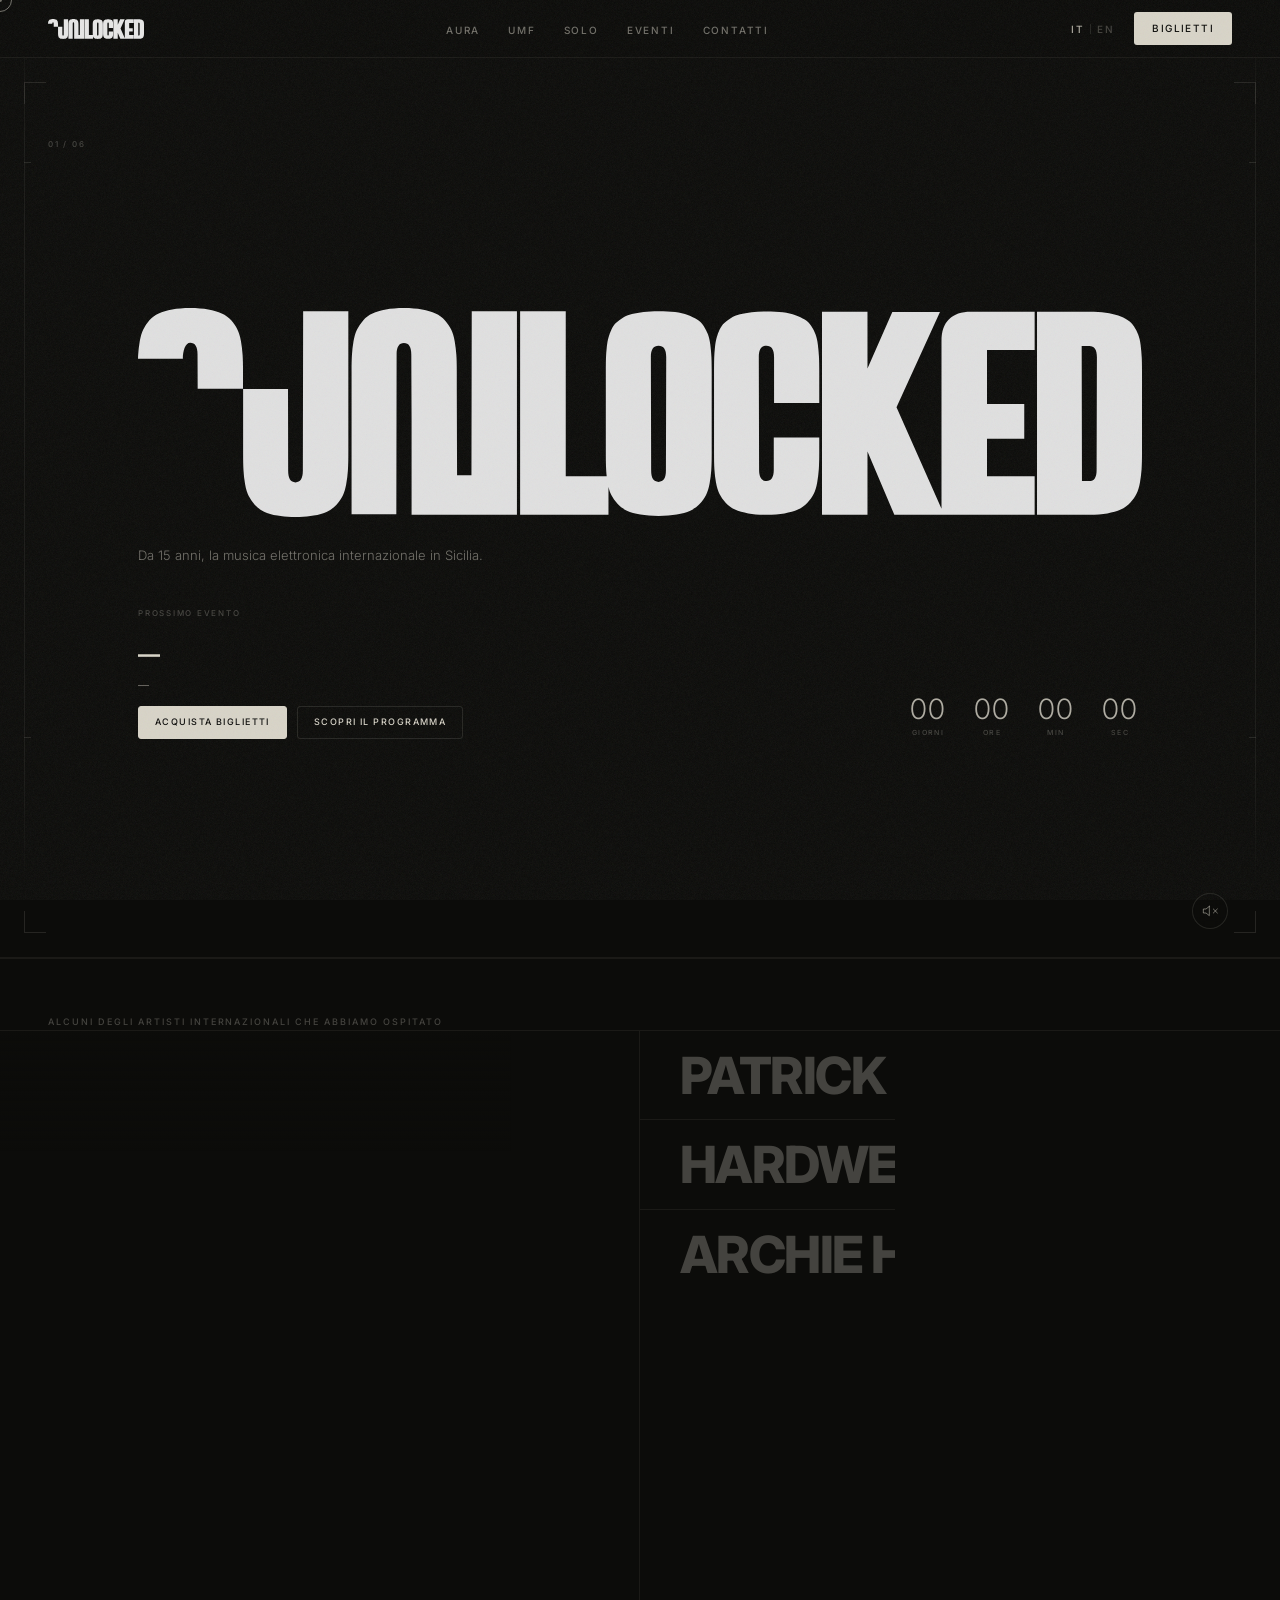
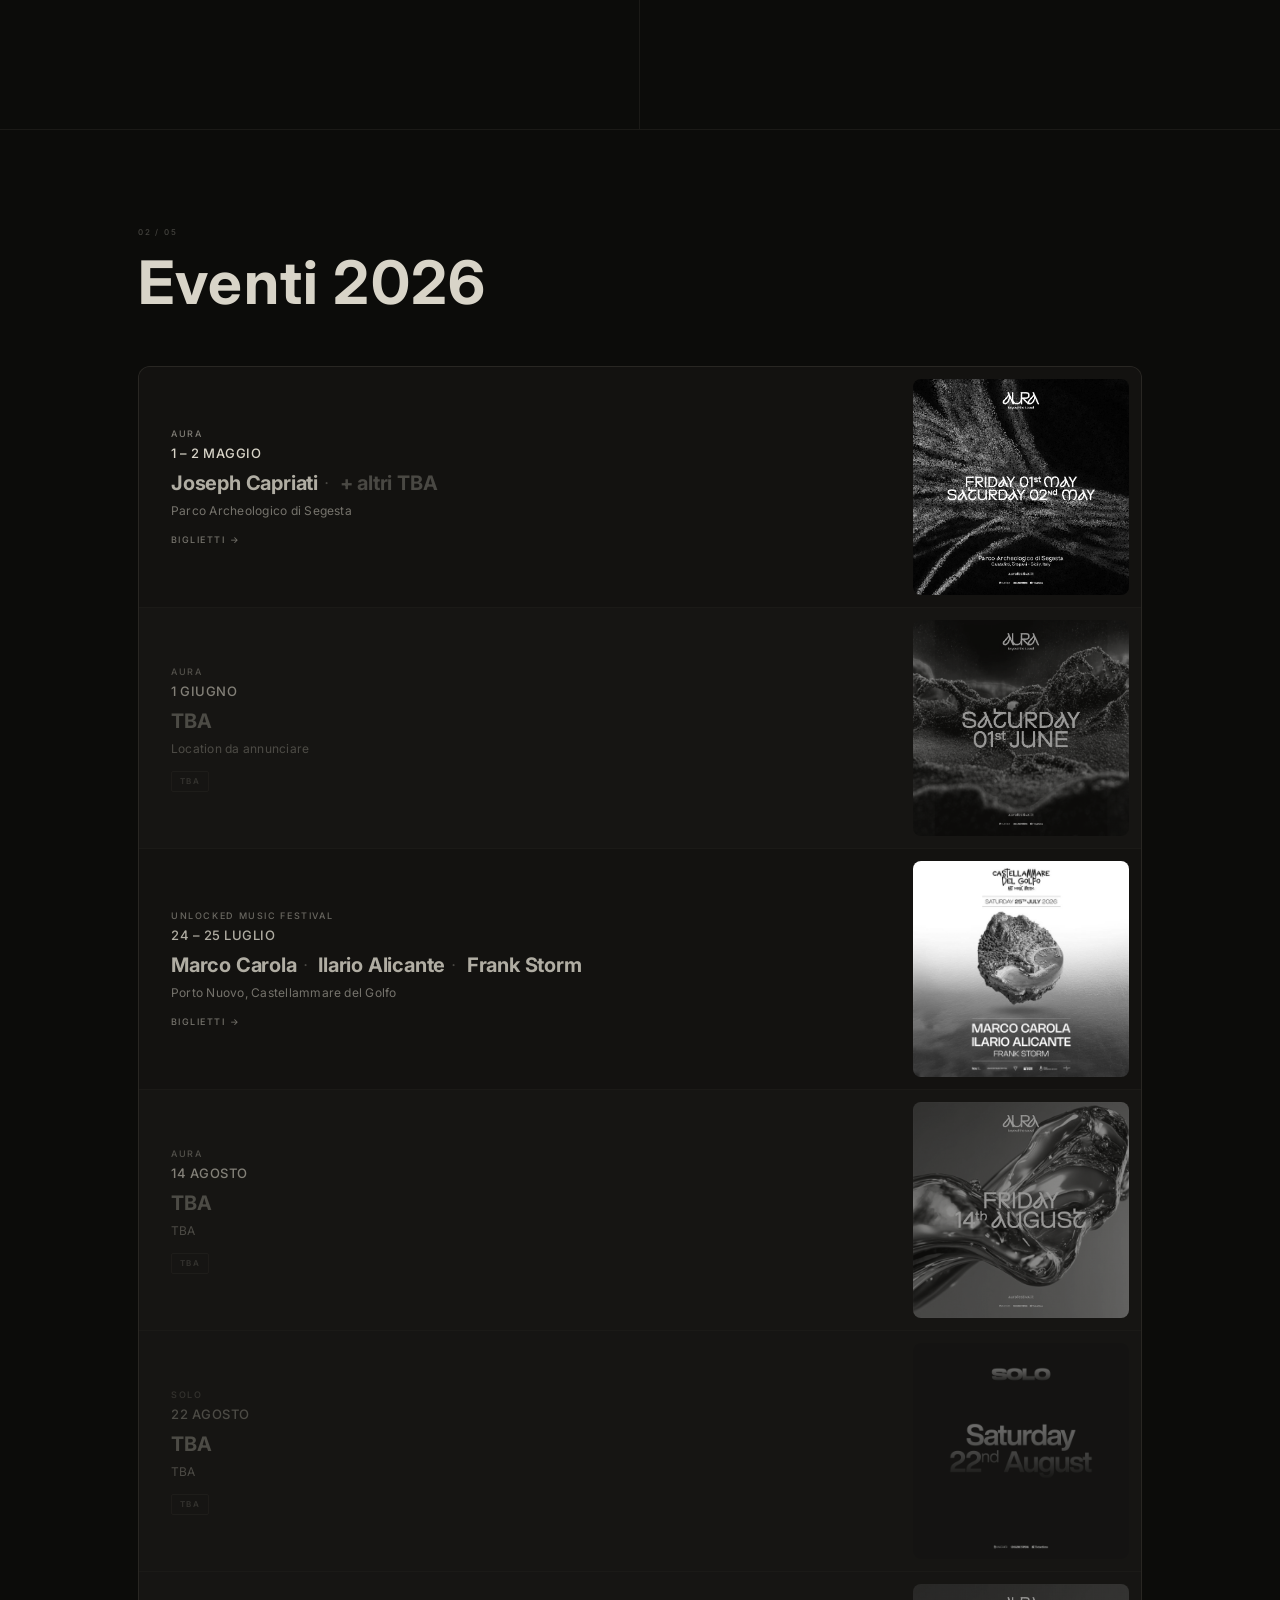
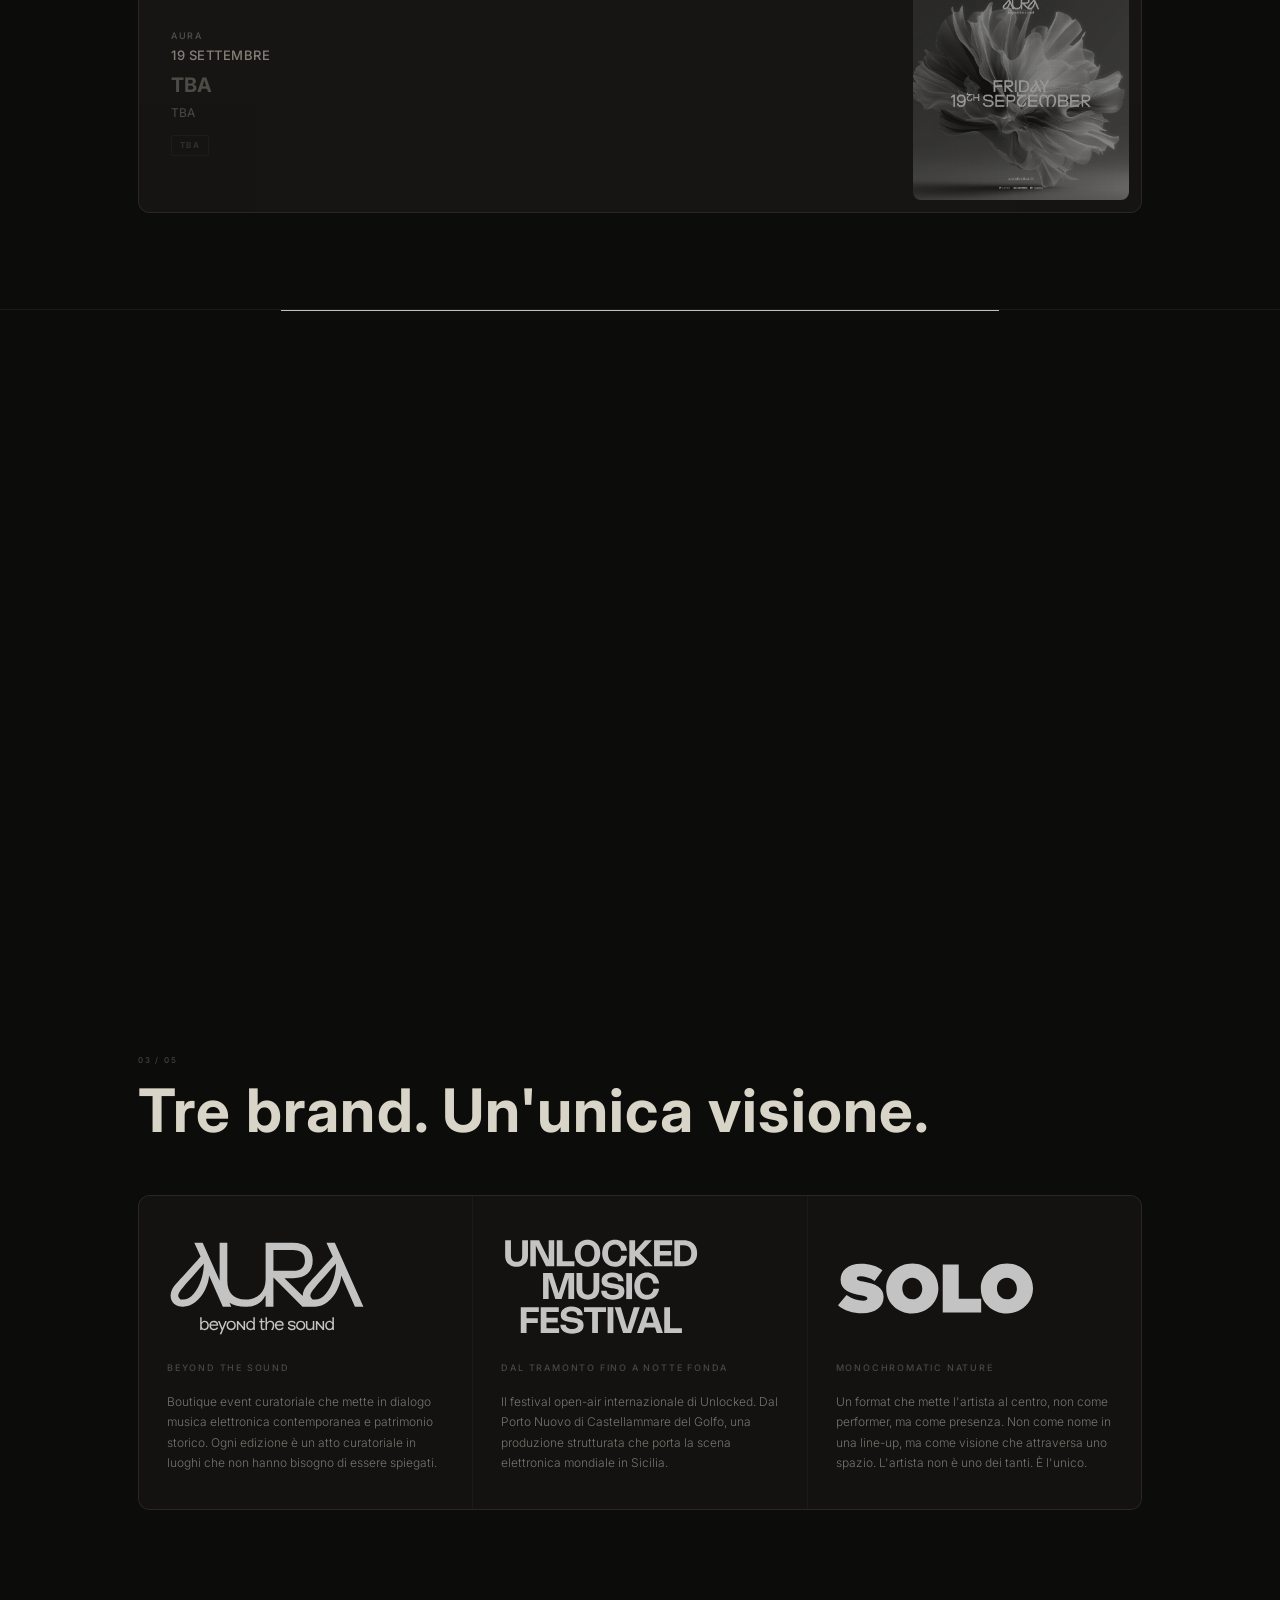
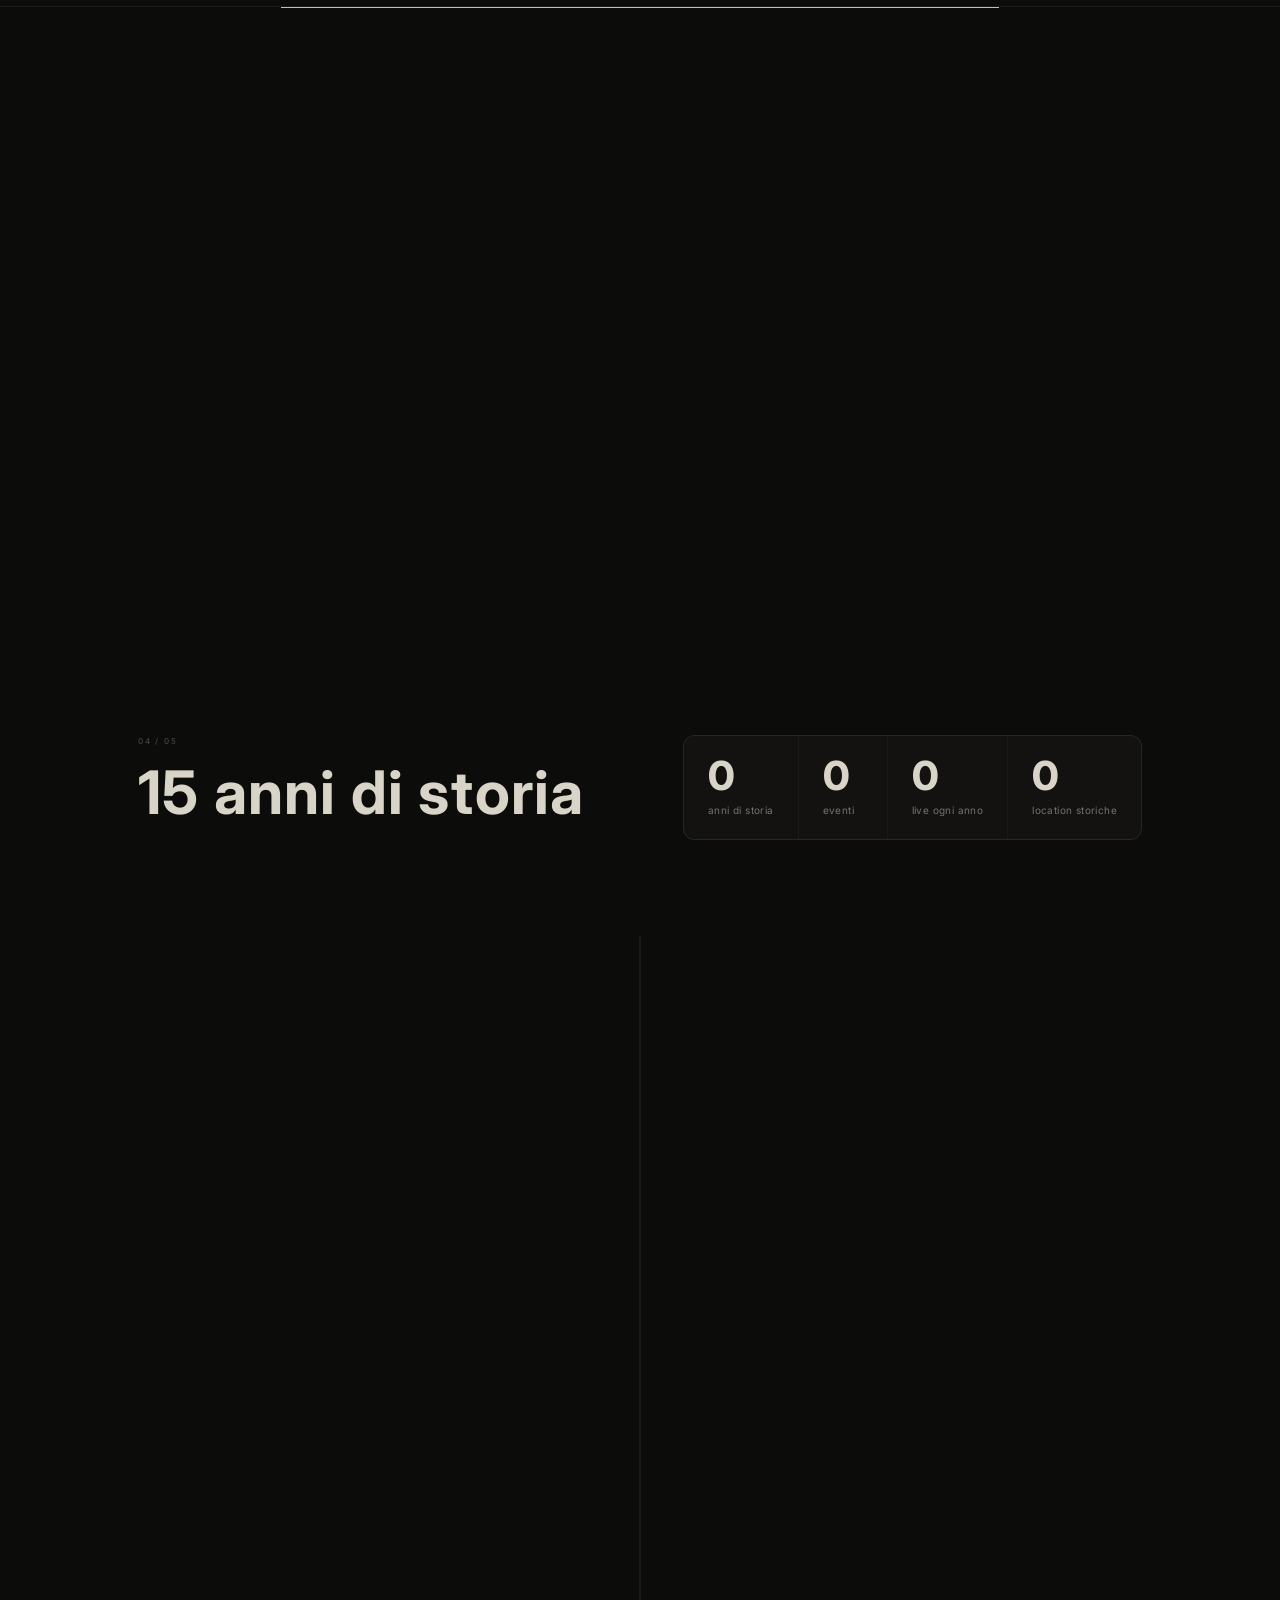
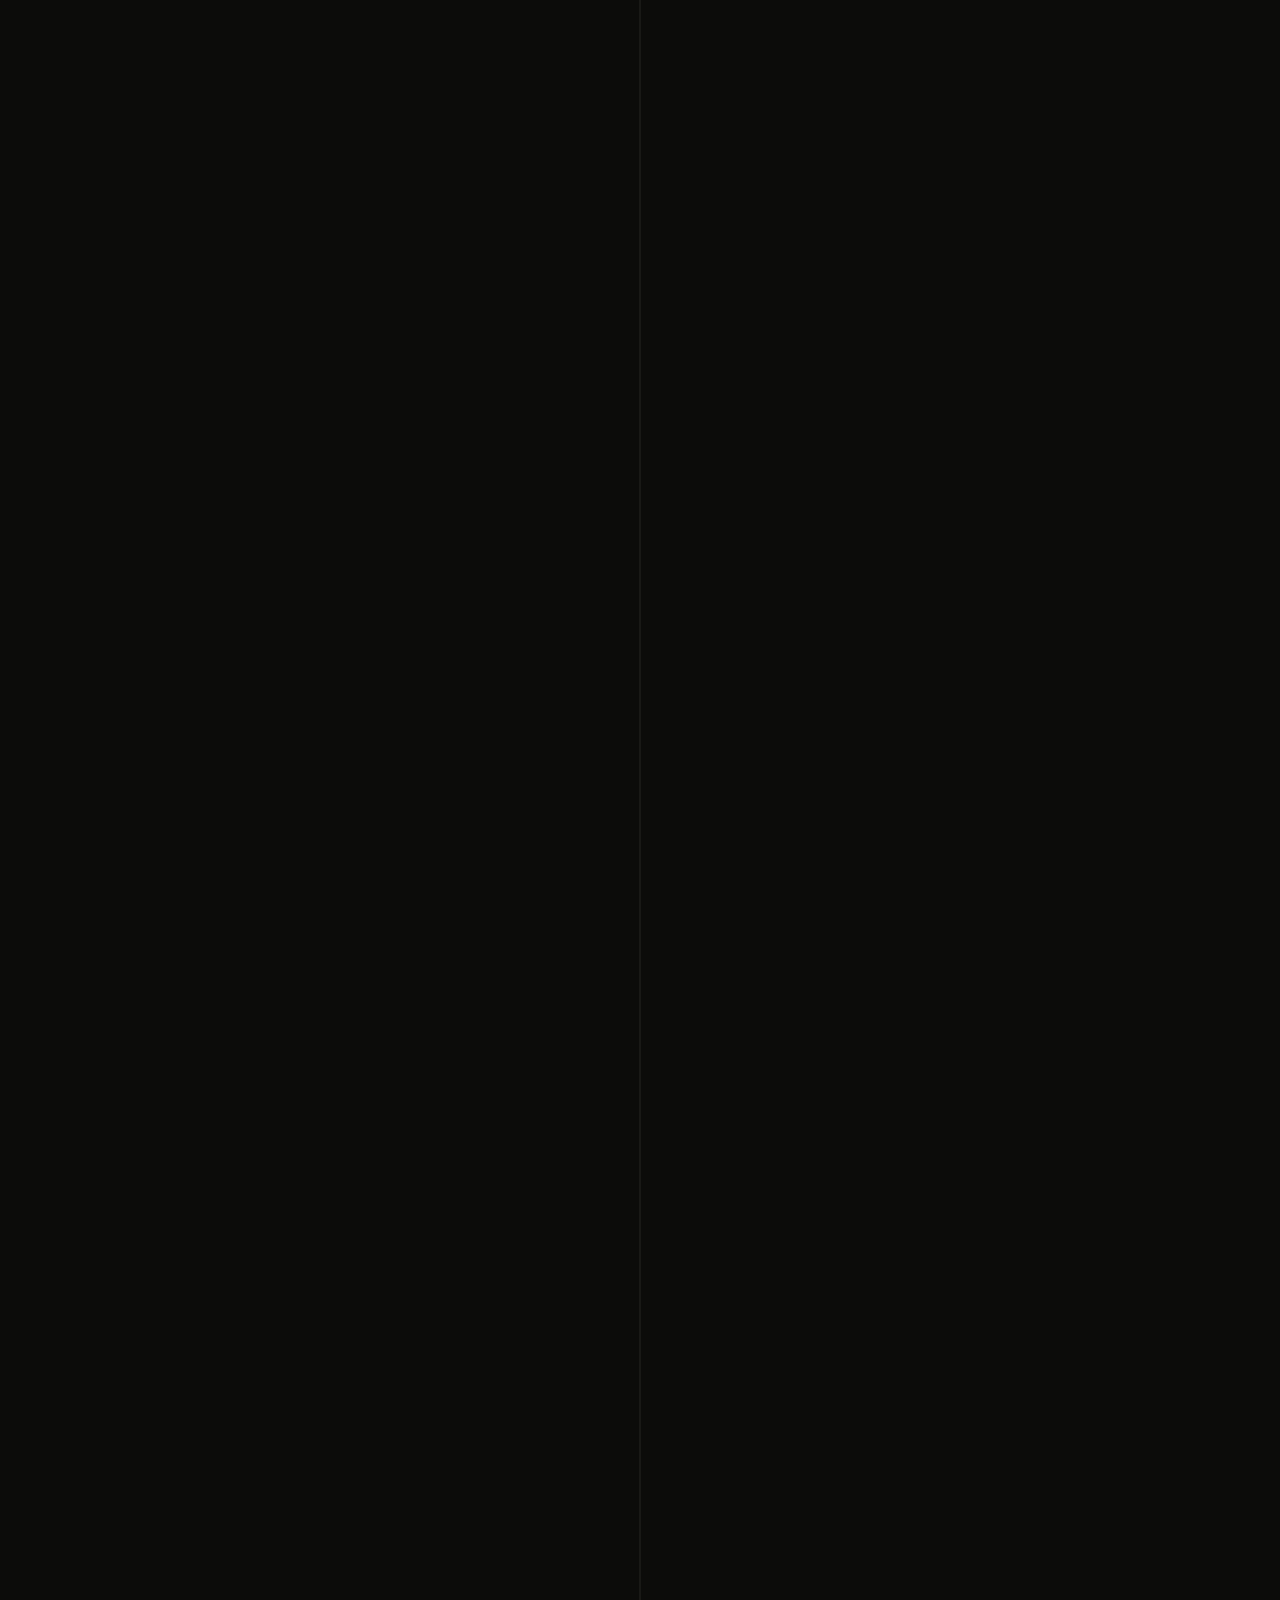
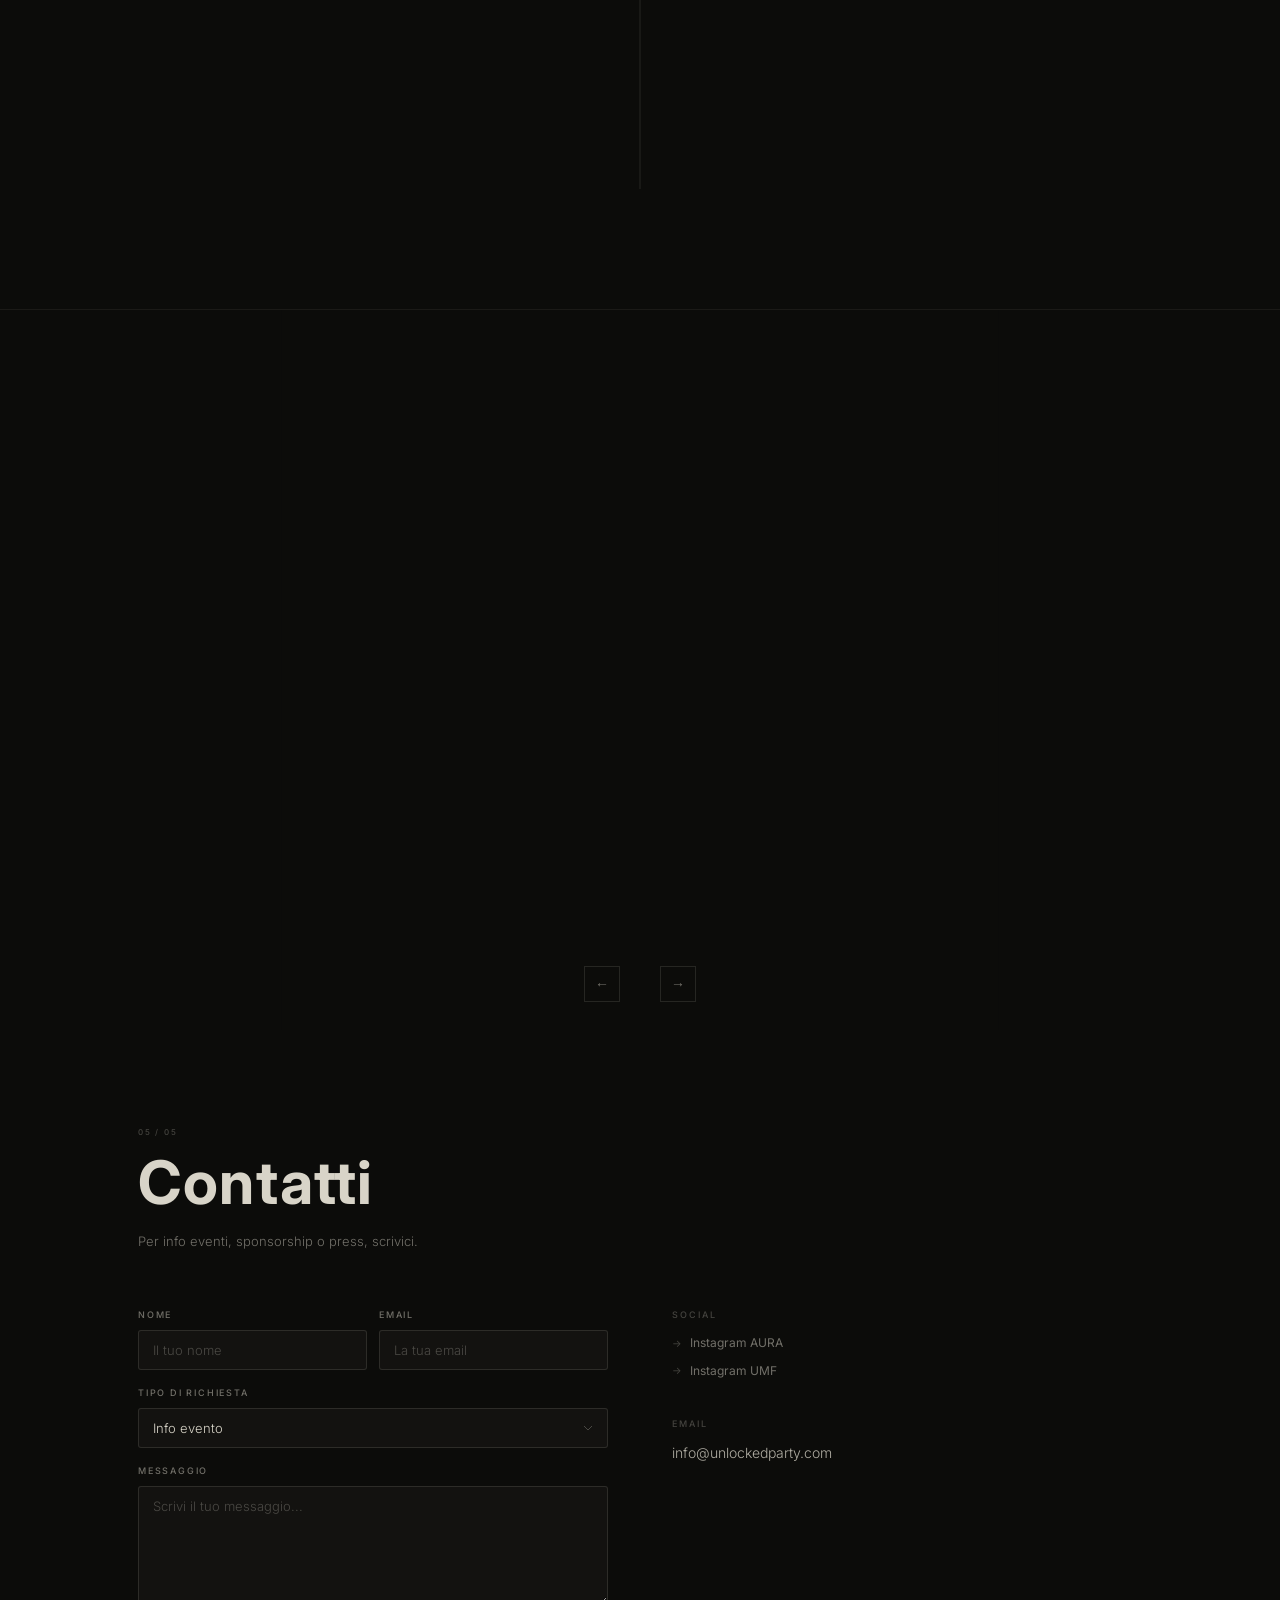
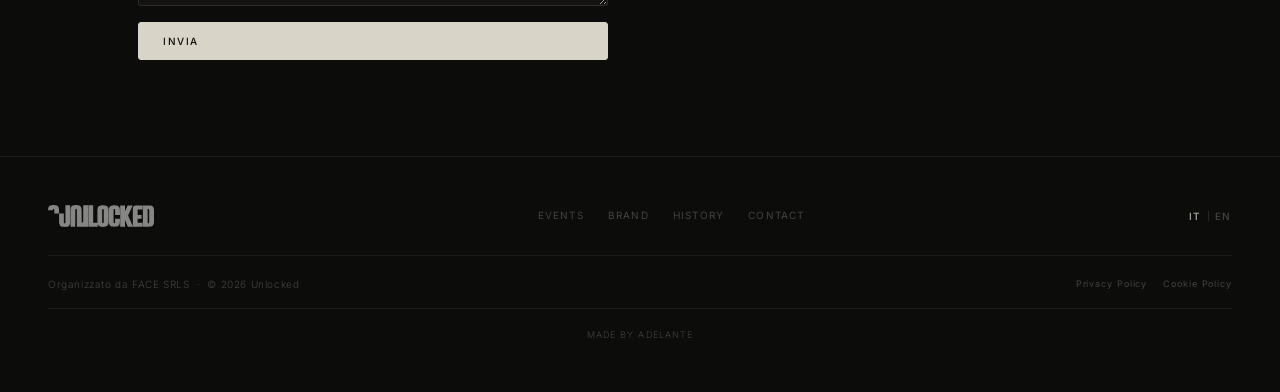
==== commit 23a27343: "Add GA4 and Meta Pixel tags directly to index.html Co-Authored-By: Claude Sonnet 4.6 <noreply@anthro" ====
--- a/index.html
+++ b/index.html
@@ -1,5 +1,6 @@
 <!DOCTYPE html>
 <html lang="it">
+
 <head>
   <meta charset="UTF-8">
   <meta name="viewport" content="width=device-width, initial-scale=1.0">
@@ -30,7 +31,7 @@
   <!-- Google Consent Mode v2 — default deny, Iubenda will update via GTM -->
   <script>
     window.dataLayer = window.dataLayer || [];
-    function gtag(){dataLayer.push(arguments);}
+    function gtag() { dataLayer.push(arguments); }
     gtag('consent', 'default', {
       ad_storage: 'denied',
       analytics_storage: 'denied',
@@ -40,12 +41,39 @@
     });
   </script>
   <!-- Google Tag Manager -->
-  <script>(function(w,d,s,l,i){w[l]=w[l]||[];w[l].push({'gtm.start':new Date().getTime(),event:'gtm.js'});var f=d.getElementsByTagName(s)[0],j=d.createElement(s),dl=l!='dataLayer'?'&l='+l:'';j.async=true;j.src='https://www.googletagmanager.com/gtm.js?id='+i+dl;f.parentNode.insertBefore(j,f);})(window,document,'script','dataLayer','GTM-KGGVKP3R');</script>
+  <script>(function (w, d, s, l, i) { w[l] = w[l] || []; w[l].push({ 'gtm.start': new Date().getTime(), event: 'gtm.js' }); var f = d.getElementsByTagName(s)[0], j = d.createElement(s), dl = l != 'dataLayer' ? '&l=' + l : ''; j.async = true; j.src = 'https://www.googletagmanager.com/gtm.js?id=' + i + dl; f.parentNode.insertBefore(j, f); })(window, document, 'script', 'dataLayer', 'GTM-KGGVKP3R');</script>
   <!-- End Google Tag Manager -->
+  <!-- Google tag (gtag.js) -->
+  <script async src="https://www.googletagmanager.com/gtag/js?id=G-18ZB1B21ZY"></script>
+  <script>
+    window.dataLayer = window.dataLayer || [];
+    function gtag(){dataLayer.push(arguments);}
+    gtag('js', new Date());
+    gtag('config', 'G-18ZB1B21ZY');
+  </script>
+  <!-- Meta Pixel Code -->
+  <script>
+    !function(f,b,e,v,n,t,s)
+    {if(f.fbq)return;n=f.fbq=function(){n.callMethod?
+    n.callMethod.apply(n,arguments):n.queue.push(arguments)};
+    if(!f._fbq)f._fbq=n;n.push=n;n.loaded=!0;n.version='2.0';
+    n.queue=[];t=b.createElement(e);t.async=!0;
+    t.src=v;s=b.getElementsByTagName(e)[0];
+    s.parentNode.insertBefore(t,s)}(window, document,'script',
+    'https://connect.facebook.net/en_US/fbevents.js');
+    fbq('init', '1328213219365707');
+    fbq('track', 'PageView');
+  </script>
+  <noscript><img height="1" width="1" style="display:none"
+    src="https://www.facebook.com/tr?id=1328213219365707&ev=PageView&noscript=1"
+  /></noscript>
+  <!-- End Meta Pixel Code -->
 </head>
+
 <body>
   <!-- Google Tag Manager (noscript) -->
-  <noscript><iframe src="https://www.googletagmanager.com/ns.html?id=GTM-KGGVKP3R" height="0" width="0" style="display:none;visibility:hidden"></iframe></noscript>
+  <noscript><iframe src="https://www.googletagmanager.com/ns.html?id=GTM-KGGVKP3R" height="0" width="0"
+      style="display:none;visibility:hidden"></iframe></noscript>
   <!-- End Google Tag Manager (noscript) -->
 
   <!-- Custom cursor -->
@@ -118,15 +146,17 @@
 
       <!-- Audio toggle -->
       <button class="hero-audio-btn" aria-label="Attiva audio" aria-pressed="false">
-        <svg class="icon-muted" width="16" height="16" viewBox="0 0 24 24" fill="none" stroke="currentColor" stroke-width="1.5" stroke-linecap="round" stroke-linejoin="round" aria-hidden="true">
-          <polygon points="11 5 6 9 2 9 2 15 6 15 11 19 11 5"/>
-          <line x1="23" y1="9" x2="17" y2="15"/>
-          <line x1="17" y1="9" x2="23" y2="15"/>
+        <svg class="icon-muted" width="16" height="16" viewBox="0 0 24 24" fill="none" stroke="currentColor"
+          stroke-width="1.5" stroke-linecap="round" stroke-linejoin="round" aria-hidden="true">
+          <polygon points="11 5 6 9 2 9 2 15 6 15 11 19 11 5" />
+          <line x1="23" y1="9" x2="17" y2="15" />
+          <line x1="17" y1="9" x2="23" y2="15" />
         </svg>
-        <svg class="icon-unmuted" width="16" height="16" viewBox="0 0 24 24" fill="none" stroke="currentColor" stroke-width="1.5" stroke-linecap="round" stroke-linejoin="round" aria-hidden="true">
-          <polygon points="11 5 6 9 2 9 2 15 6 15 11 19 11 5"/>
-          <path d="M19.07 4.93a10 10 0 0 1 0 14.14"/>
-          <path d="M15.54 8.46a5 5 0 0 1 0 7.07"/>
+        <svg class="icon-unmuted" width="16" height="16" viewBox="0 0 24 24" fill="none" stroke="currentColor"
+          stroke-width="1.5" stroke-linecap="round" stroke-linejoin="round" aria-hidden="true">
+          <polygon points="11 5 6 9 2 9 2 15 6 15 11 19 11 5" />
+          <path d="M19.07 4.93a10 10 0 0 1 0 14.14" />
+          <path d="M15.54 8.46a5 5 0 0 1 0 7.07" />
         </svg>
       </button>
 
@@ -141,14 +171,22 @@
 
       <div class="hero-content">
         <h1 class="hero-title" aria-label="UNLOCKED">
-          <svg class="hero-title-svg" aria-hidden="true" xmlns="http://www.w3.org/2000/svg" viewBox="0 0 1393.97 290.27">
-            <path class="hero-letter" fill="#E0E0E0" d="M145.8,87.32c0-8.79-.2-16.25-.6-22.38-.4-6.13-1.17-12.45-2.3-18.98-1.14-6.52-2.77-11.95-4.9-16.28-2.13-4.33-5-8.52-8.59-12.59-3.6-4.06-7.99-7.22-13.19-9.49-5.2-2.26-11.43-4.1-18.68-5.5-7.26-1.4-15.62-2.1-25.08-2.1s-17.82.7-25.08,2.1c-7.26,1.4-13.46,3.23-18.59,5.5-5.13,2.27-9.46,5.43-12.99,9.49-3.53,4.06-6.36,8.26-8.49,12.59-2.13,4.33-3.76,9.79-4.89,16.39-1.13,6.59-1.87,12.92-2.2,18.98-.09,1.66-.17,3.47-.23,5.34h55.81l6.46.08c0-10.65,3.4-22.11,10.19-22.11s10.19,5.33,10.19,15.98l.21,47.88h62.94v-1.72s0-23.18,0-23.18h0Z"/>
-            <path class="hero-letter" fill="#E0E0E0" d="M228.86,226.13c0,10.66-3.4,15.98-10.19,15.98s-10.19-5.32-10.19-15.98l-.21-113.81c-.43.02-.85.06-1.29.06h-61.04v90.77c0,8.79.16,16.22.5,22.28.33,6.06,1.06,12.39,2.2,18.98,1.13,6.59,2.76,12.03,4.89,16.28,2.13,4.26,4.96,8.43,8.49,12.49,3.53,4.06,7.86,7.26,12.99,9.59,5.13,2.33,11.32,4.16,18.59,5.49,7.26,1.33,15.62,2,25.08,2s17.82-.67,25.08-2c7.26-1.33,13.49-3.16,18.68-5.49,5.2-2.33,9.59-5.53,13.19-9.59,3.6-4.06,6.46-8.22,8.59-12.49,2.13-4.26,3.76-9.66,4.9-16.19,1.13-6.52,1.89-12.85,2.3-18.98.4-6.12.6-13.59.6-22.38V4.52h-62.74l-.4,221.6Z"/>
-            <path class="hero-letter" fill="#E0E0E0" d="M462.98,232.32h-19.98l-.4-121.69v-23.18c0-8.79-.2-16.25-.6-22.38-.4-6.12-1.17-12.45-2.3-18.98-1.14-6.52-2.77-11.96-4.9-16.28s-5-8.52-8.59-12.59c-3.6-4.06-7.99-7.22-13.19-9.49-5.2-2.26-11.43-4.1-18.68-5.5-7.26-1.4-15.62-2.1-25.08-2.1s-17.82.7-25.08,2.1c-7.26,1.4-13.46,3.23-18.59,5.5-5.13,2.26-9.46,5.43-12.99,9.49-3.53,4.07-6.36,8.26-8.49,12.59-2.13,4.33-3.76,9.79-4.89,16.38s-1.87,12.92-2.2,18.98c-.33,6.06-.5,13.49-.5,22.28v198.82h62.14l.4-221.8c0-10.66,3.4-15.98,10.19-15.98s10.19,5.33,10.19,15.98l.4,90.92v131.68h146.27V4.52h-62.74l-.4,227.8h0Z"/>
-            <path class="hero-letter" fill="#E0E0E0" d="M794.63,50.95c-.74-5.88-1.85-10.71-3.32-14.5-1.48-3.79-3.45-7.61-5.93-11.47-2.48-3.85-5.53-6.89-9.15-9.11-3.62-2.22-7.94-4.28-12.97-6.17-5.03-1.89-10.9-3.23-17.6-4.02-6.71-.78-14.35-1.17-22.93-1.17-7.64,0-14.52.36-20.61,1.08-6.1.72-11.54,1.67-16.29,2.84-4.76,1.17-8.95,2.91-12.57,5.2-3.62,2.29-6.74,4.61-9.35,6.96-2.61,2.35-4.79,5.46-6.54,9.31-1.75,3.86-3.12,7.55-4.12,11.07-1.01,3.53-1.81,8.04-2.41,13.52-.6,5.49-.97,10.62-1.11,15.39-.14,4.77-.2,10.68-.2,17.74v115.64c0,8.62.17,15.91.5,21.85.15,2.72.41,5.5.73,8.33h-56.87V4.5h-63.35v282.63h122.68v-38.68c1.04,4.38,2.36,8.13,3.95,11.24,2.14,4.18,4.99,8.27,8.55,12.25,3.55,3.99,7.91,7.12,13.07,9.41,5.16,2.29,11.39,4.09,18.7,5.39,7.31,1.31,15.72,1.96,25.24,1.96s17.93-.66,25.24-1.96c7.31-1.3,13.58-3.1,18.81-5.39,5.23-2.28,9.65-5.42,13.27-9.41,3.62-3.98,6.5-8.07,8.65-12.25,2.14-4.18,3.79-9.47,4.93-15.87,1.13-6.4,1.91-12.61,2.31-18.62.4-6.01.6-13.33.6-21.95v-115.64c0-7.84-.14-14.44-.4-19.8-.27-5.36-.77-10.98-1.51-16.86h0ZM732.99,225.78c0,10.46-3.42,15.68-10.26,15.68s-10.26-5.22-10.26-15.68l-.4-157.77c0-10.45,3.55-15.68,10.66-15.68s10.66,5.23,10.66,15.68l-.4,157.77h0Z"/>
-            <path class="hero-letter" fill="#E0E0E0" d="M943.96,50.92c-.74-5.84-1.83-10.64-3.3-14.41-1.47-3.76-3.43-7.56-5.9-11.39-2.47-3.83-5.5-6.85-9.09-9.06-3.6-2.21-7.89-4.25-12.89-6.13-5-1.88-10.82-3.21-17.48-3.99-6.66-.78-14.26-1.17-22.78-1.17-7.59,0-14.42.36-20.48,1.07-6.06.72-11.46,1.66-16.19,2.82-4.73,1.17-8.89,2.89-12.49,5.16-3.6,2.27-6.7,4.58-9.29,6.91s-4.76,5.42-6.49,9.25c-1.73,3.83-3.1,7.5-4.1,11-1,3.51-1.8,7.98-2.4,13.44-.6,5.45-.97,10.55-1.1,15.29-.13,4.74-.2,10.61-.2,17.62v114.89c0,8.57.17,15.81.5,21.71.33,5.91,1.07,12.07,2.2,18.5,1.13,6.43,2.76,11.72,4.89,15.87,2.13,4.16,4.96,8.21,8.49,12.17,3.53,3.96,7.86,7.08,12.99,9.35,5.13,2.27,11.32,4.06,18.58,5.35,7.26,1.3,15.62,1.95,25.08,1.95s17.82-.65,25.08-1.95c7.26-1.3,13.49-3.08,18.69-5.35,5.19-2.27,9.59-5.39,13.19-9.35,3.6-3.96,6.46-8.01,8.59-12.17,2.13-4.15,3.76-9.41,4.9-15.77,1.13-6.36,1.9-12.53,2.3-18.5.4-5.97.6-13.24.6-21.81v-22.39h-63.14v44.79c0,10.39-3.4,15.58-10.19,15.58s-10.19-5.19-10.19-15.58l-.4-156.76c0-10.38,3.53-15.58,10.59-15.58s10.59,5.19,10.59,15.58v63.87h62.74v-44.4c0-7.79-.13-14.34-.4-19.67-.27-5.32-.77-10.91-1.5-16.75h0Z"/>
-            <path class="hero-letter" fill="#E0E0E0" d="M1126.03,15.64c-6.95,6.84-10.43,16.77-10.43,29.8v233.39l-62.48-140.97,60.35-132.47h-66.16l-34.48,78.55V5.38h-63.16v281.75h63.16v-87.92l37.29,87.92h194.81v-53.54h-66.16v-51.97h51.73v-48.46h-51.73V58.33h66.16V5.38h-88.42c-13.36,0-23.53,3.42-30.47,10.26h0Z"/>
-            <path class="hero-letter" fill="#E0E0E0" d="M1393.57,68.14c-.27-5.31-.76-10.88-1.49-16.71-.73-5.83-1.83-10.62-3.29-14.38-1.46-3.75-3.43-7.55-5.88-11.37-2.46-3.82-5.49-6.83-9.07-9.04-3.59-2.2-7.88-4.24-12.86-6.12-4.98-1.87-10.8-3.2-17.45-3.98-6.65-.78-14.23-1.17-22.73-1.17h-72.58v281.75h72.58c9.44,0,17.78-.65,25.02-1.94,7.24-1.29,13.46-3.08,18.65-5.34,5.18-2.26,9.57-5.37,13.16-9.33,3.59-3.95,6.45-8,8.57-12.15,2.13-4.14,3.76-9.39,4.89-15.74,1.13-6.35,1.89-12.5,2.29-18.46.4-5.96.6-13.21.6-21.76v-114.64c0-7.77-.13-14.31-.4-19.63h0ZM1330.97,224.76c0,10.37-3.39,15.55-10.17,15.55h-10.17l-.4-187.51h10.57c7.04,0,10.57,5.18,10.57,15.54l-.4,156.42h0Z"/>
+          <svg class="hero-title-svg" aria-hidden="true" xmlns="http://www.w3.org/2000/svg"
+            viewBox="0 0 1393.97 290.27">
+            <path class="hero-letter" fill="#E0E0E0"
+              d="M145.8,87.32c0-8.79-.2-16.25-.6-22.38-.4-6.13-1.17-12.45-2.3-18.98-1.14-6.52-2.77-11.95-4.9-16.28-2.13-4.33-5-8.52-8.59-12.59-3.6-4.06-7.99-7.22-13.19-9.49-5.2-2.26-11.43-4.1-18.68-5.5-7.26-1.4-15.62-2.1-25.08-2.1s-17.82.7-25.08,2.1c-7.26,1.4-13.46,3.23-18.59,5.5-5.13,2.27-9.46,5.43-12.99,9.49-3.53,4.06-6.36,8.26-8.49,12.59-2.13,4.33-3.76,9.79-4.89,16.39-1.13,6.59-1.87,12.92-2.2,18.98-.09,1.66-.17,3.47-.23,5.34h55.81l6.46.08c0-10.65,3.4-22.11,10.19-22.11s10.19,5.33,10.19,15.98l.21,47.88h62.94v-1.72s0-23.18,0-23.18h0Z" />
+            <path class="hero-letter" fill="#E0E0E0"
+              d="M228.86,226.13c0,10.66-3.4,15.98-10.19,15.98s-10.19-5.32-10.19-15.98l-.21-113.81c-.43.02-.85.06-1.29.06h-61.04v90.77c0,8.79.16,16.22.5,22.28.33,6.06,1.06,12.39,2.2,18.98,1.13,6.59,2.76,12.03,4.89,16.28,2.13,4.26,4.96,8.43,8.49,12.49,3.53,4.06,7.86,7.26,12.99,9.59,5.13,2.33,11.32,4.16,18.59,5.49,7.26,1.33,15.62,2,25.08,2s17.82-.67,25.08-2c7.26-1.33,13.49-3.16,18.68-5.49,5.2-2.33,9.59-5.53,13.19-9.59,3.6-4.06,6.46-8.22,8.59-12.49,2.13-4.26,3.76-9.66,4.9-16.19,1.13-6.52,1.89-12.85,2.3-18.98.4-6.12.6-13.59.6-22.38V4.52h-62.74l-.4,221.6Z" />
+            <path class="hero-letter" fill="#E0E0E0"
+              d="M462.98,232.32h-19.98l-.4-121.69v-23.18c0-8.79-.2-16.25-.6-22.38-.4-6.12-1.17-12.45-2.3-18.98-1.14-6.52-2.77-11.96-4.9-16.28s-5-8.52-8.59-12.59c-3.6-4.06-7.99-7.22-13.19-9.49-5.2-2.26-11.43-4.1-18.68-5.5-7.26-1.4-15.62-2.1-25.08-2.1s-17.82.7-25.08,2.1c-7.26,1.4-13.46,3.23-18.59,5.5-5.13,2.26-9.46,5.43-12.99,9.49-3.53,4.07-6.36,8.26-8.49,12.59-2.13,4.33-3.76,9.79-4.89,16.38s-1.87,12.92-2.2,18.98c-.33,6.06-.5,13.49-.5,22.28v198.82h62.14l.4-221.8c0-10.66,3.4-15.98,10.19-15.98s10.19,5.33,10.19,15.98l.4,90.92v131.68h146.27V4.52h-62.74l-.4,227.8h0Z" />
+            <path class="hero-letter" fill="#E0E0E0"
+              d="M794.63,50.95c-.74-5.88-1.85-10.71-3.32-14.5-1.48-3.79-3.45-7.61-5.93-11.47-2.48-3.85-5.53-6.89-9.15-9.11-3.62-2.22-7.94-4.28-12.97-6.17-5.03-1.89-10.9-3.23-17.6-4.02-6.71-.78-14.35-1.17-22.93-1.17-7.64,0-14.52.36-20.61,1.08-6.1.72-11.54,1.67-16.29,2.84-4.76,1.17-8.95,2.91-12.57,5.2-3.62,2.29-6.74,4.61-9.35,6.96-2.61,2.35-4.79,5.46-6.54,9.31-1.75,3.86-3.12,7.55-4.12,11.07-1.01,3.53-1.81,8.04-2.41,13.52-.6,5.49-.97,10.62-1.11,15.39-.14,4.77-.2,10.68-.2,17.74v115.64c0,8.62.17,15.91.5,21.85.15,2.72.41,5.5.73,8.33h-56.87V4.5h-63.35v282.63h122.68v-38.68c1.04,4.38,2.36,8.13,3.95,11.24,2.14,4.18,4.99,8.27,8.55,12.25,3.55,3.99,7.91,7.12,13.07,9.41,5.16,2.29,11.39,4.09,18.7,5.39,7.31,1.31,15.72,1.96,25.24,1.96s17.93-.66,25.24-1.96c7.31-1.3,13.58-3.1,18.81-5.39,5.23-2.28,9.65-5.42,13.27-9.41,3.62-3.98,6.5-8.07,8.65-12.25,2.14-4.18,3.79-9.47,4.93-15.87,1.13-6.4,1.91-12.61,2.31-18.62.4-6.01.6-13.33.6-21.95v-115.64c0-7.84-.14-14.44-.4-19.8-.27-5.36-.77-10.98-1.51-16.86h0ZM732.99,225.78c0,10.46-3.42,15.68-10.26,15.68s-10.26-5.22-10.26-15.68l-.4-157.77c0-10.45,3.55-15.68,10.66-15.68s10.66,5.23,10.66,15.68l-.4,157.77h0Z" />
+            <path class="hero-letter" fill="#E0E0E0"
+              d="M943.96,50.92c-.74-5.84-1.83-10.64-3.3-14.41-1.47-3.76-3.43-7.56-5.9-11.39-2.47-3.83-5.5-6.85-9.09-9.06-3.6-2.21-7.89-4.25-12.89-6.13-5-1.88-10.82-3.21-17.48-3.99-6.66-.78-14.26-1.17-22.78-1.17-7.59,0-14.42.36-20.48,1.07-6.06.72-11.46,1.66-16.19,2.82-4.73,1.17-8.89,2.89-12.49,5.16-3.6,2.27-6.7,4.58-9.29,6.91s-4.76,5.42-6.49,9.25c-1.73,3.83-3.1,7.5-4.1,11-1,3.51-1.8,7.98-2.4,13.44-.6,5.45-.97,10.55-1.1,15.29-.13,4.74-.2,10.61-.2,17.62v114.89c0,8.57.17,15.81.5,21.71.33,5.91,1.07,12.07,2.2,18.5,1.13,6.43,2.76,11.72,4.89,15.87,2.13,4.16,4.96,8.21,8.49,12.17,3.53,3.96,7.86,7.08,12.99,9.35,5.13,2.27,11.32,4.06,18.58,5.35,7.26,1.3,15.62,1.95,25.08,1.95s17.82-.65,25.08-1.95c7.26-1.3,13.49-3.08,18.69-5.35,5.19-2.27,9.59-5.39,13.19-9.35,3.6-3.96,6.46-8.01,8.59-12.17,2.13-4.15,3.76-9.41,4.9-15.77,1.13-6.36,1.9-12.53,2.3-18.5.4-5.97.6-13.24.6-21.81v-22.39h-63.14v44.79c0,10.39-3.4,15.58-10.19,15.58s-10.19-5.19-10.19-15.58l-.4-156.76c0-10.38,3.53-15.58,10.59-15.58s10.59,5.19,10.59,15.58v63.87h62.74v-44.4c0-7.79-.13-14.34-.4-19.67-.27-5.32-.77-10.91-1.5-16.75h0Z" />
+            <path class="hero-letter" fill="#E0E0E0"
+              d="M1126.03,15.64c-6.95,6.84-10.43,16.77-10.43,29.8v233.39l-62.48-140.97,60.35-132.47h-66.16l-34.48,78.55V5.38h-63.16v281.75h63.16v-87.92l37.29,87.92h194.81v-53.54h-66.16v-51.97h51.73v-48.46h-51.73V58.33h66.16V5.38h-88.42c-13.36,0-23.53,3.42-30.47,10.26h0Z" />
+            <path class="hero-letter" fill="#E0E0E0"
+              d="M1393.57,68.14c-.27-5.31-.76-10.88-1.49-16.71-.73-5.83-1.83-10.62-3.29-14.38-1.46-3.75-3.43-7.55-5.88-11.37-2.46-3.82-5.49-6.83-9.07-9.04-3.59-2.2-7.88-4.24-12.86-6.12-4.98-1.87-10.8-3.2-17.45-3.98-6.65-.78-14.23-1.17-22.73-1.17h-72.58v281.75h72.58c9.44,0,17.78-.65,25.02-1.94,7.24-1.29,13.46-3.08,18.65-5.34,5.18-2.26,9.57-5.37,13.16-9.33,3.59-3.95,6.45-8,8.57-12.15,2.13-4.14,3.76-9.39,4.89-15.74,1.13-6.35,1.89-12.5,2.29-18.46.4-5.96.6-13.21.6-21.76v-114.64c0-7.77-.13-14.31-.4-19.63h0ZM1330.97,224.76c0,10.37-3.39,15.55-10.17,15.55h-10.17l-.4-187.51h10.57c7.04,0,10.57,5.18,10.57,15.54l-.4,156.42h0Z" />
           </svg>
         </h1>
         <p class="hero-sub" data-i18n="hero.tagline">
@@ -165,8 +203,10 @@
               <div class="hero-event-location">—</div>
             </div>
             <div class="hero-actions">
-              <a class="btn btn-primary btn-sm hero-cta" href="#eventi" aria-label="Acquista biglietti">Acquista biglietti</a>
-              <a class="btn btn-ghost btn-sm hero-cta-secondary" href="#eventi" aria-label="Scopri il programma">Scopri il programma</a>
+              <a class="btn btn-primary btn-sm hero-cta" href="#eventi" aria-label="Acquista biglietti">Acquista
+                biglietti</a>
+              <a class="btn btn-ghost btn-sm hero-cta-secondary" href="#eventi" aria-label="Scopri il programma">Scopri
+                il programma</a>
             </div>
           </div>
 
@@ -298,17 +338,45 @@
     <!-- ── PHOTO GALLERY SLIDER ──────────────────────────────────── -->
     <section class="img-slider-section" aria-label="Gallery fotografica">
       <div class="img-slider">
-        <div class="img-slide"><div class="img-slide-inner"><img src="asset/img/_G9A9470.JPG" alt="" loading="lazy"></div></div>
-        <div class="img-slide"><div class="img-slide-inner"><img src="asset/img/foto-22%20(2).jpg" alt="" loading="lazy"></div></div>
-        <div class="img-slide"><div class="img-slide-inner"><img src="asset/img/foto-26.jpg" alt="" loading="lazy"></div></div>
-        <div class="img-slide"><div class="img-slide-inner"><img src="asset/img/foto-28.jpg" alt="" loading="lazy"></div></div>
-        <div class="img-slide"><div class="img-slide-inner"><img src="asset/img/reepyk%20--%20riccardo%20parrinello%20-%20RP107998.jpg" alt="" loading="lazy"></div></div>
-        <div class="img-slide"><div class="img-slide-inner"><img src="asset/img/reepyk%20--%20riccardo%20parrinello%20-%20RP108542.jpg" alt="" loading="lazy"></div></div>
-        <div class="img-slide"><div class="img-slide-inner"><img src="asset/img/reepyk%20--%20riccardo%20parrinello%20-%20RP201842.jpg" alt="" loading="lazy"></div></div>
-        <div class="img-slide"><div class="img-slide-inner"><img src="asset/img/reepyk%20--%20riccardo%20parrinello%20-%20RP205082.jpg" alt="" loading="lazy"></div></div>
-        <div class="img-slide"><div class="img-slide-inner"><img src="asset/img/reepyk%20--%20riccardo%20parrinello%20-%20RP205979.jpg" alt="" loading="lazy"></div></div>
-        <div class="img-slide"><div class="img-slide-inner"><img src="asset/img/reepyk%20--%20riccardo%20parrinello%20-%20RP206269.jpg" alt="" loading="lazy"></div></div>
-        <div class="img-slide"><div class="img-slide-inner"><img src="asset/img/valeria%20gargano-0570.jpg" alt="" loading="lazy"></div></div>
+        <div class="img-slide">
+          <div class="img-slide-inner"><img src="asset/img/_G9A9470.JPG" alt="" loading="lazy"></div>
+        </div>
+        <div class="img-slide">
+          <div class="img-slide-inner"><img src="asset/img/foto-22%20(2).jpg" alt="" loading="lazy"></div>
+        </div>
+        <div class="img-slide">
+          <div class="img-slide-inner"><img src="asset/img/foto-26.jpg" alt="" loading="lazy"></div>
+        </div>
+        <div class="img-slide">
+          <div class="img-slide-inner"><img src="asset/img/foto-28.jpg" alt="" loading="lazy"></div>
+        </div>
+        <div class="img-slide">
+          <div class="img-slide-inner"><img src="asset/img/reepyk%20--%20riccardo%20parrinello%20-%20RP107998.jpg"
+              alt="" loading="lazy"></div>
+        </div>
+        <div class="img-slide">
+          <div class="img-slide-inner"><img src="asset/img/reepyk%20--%20riccardo%20parrinello%20-%20RP108542.jpg"
+              alt="" loading="lazy"></div>
+        </div>
+        <div class="img-slide">
+          <div class="img-slide-inner"><img src="asset/img/reepyk%20--%20riccardo%20parrinello%20-%20RP201842.jpg"
+              alt="" loading="lazy"></div>
+        </div>
+        <div class="img-slide">
+          <div class="img-slide-inner"><img src="asset/img/reepyk%20--%20riccardo%20parrinello%20-%20RP205082.jpg"
+              alt="" loading="lazy"></div>
+        </div>
+        <div class="img-slide">
+          <div class="img-slide-inner"><img src="asset/img/reepyk%20--%20riccardo%20parrinello%20-%20RP205979.jpg"
+              alt="" loading="lazy"></div>
+        </div>
+        <div class="img-slide">
+          <div class="img-slide-inner"><img src="asset/img/reepyk%20--%20riccardo%20parrinello%20-%20RP206269.jpg"
+              alt="" loading="lazy"></div>
+        </div>
+        <div class="img-slide">
+          <div class="img-slide-inner"><img src="asset/img/valeria%20gargano-0570.jpg" alt="" loading="lazy"></div>
+        </div>
       </div>
       <div class="slider-ui">
         <button class="slider-prev" aria-label="Precedente">←</button>
@@ -337,29 +405,13 @@
             <div class="form-row">
               <div class="form-group">
                 <label class="form-label" for="contact-name" data-form-label="name">Nome</label>
-                <input
-                  class="form-input"
-                  type="text"
-                  id="contact-name"
-                  name="name"
-                  data-form-field="name"
-                  placeholder="Il tuo nome"
-                  autocomplete="name"
-                  required
-                >
+                <input class="form-input" type="text" id="contact-name" name="name" data-form-field="name"
+                  placeholder="Il tuo nome" autocomplete="name" required>
               </div>
               <div class="form-group">
                 <label class="form-label" for="contact-email" data-form-label="email">Email</label>
-                <input
-                  class="form-input"
-                  type="email"
-                  id="contact-email"
-                  name="email"
-                  data-form-field="email"
-                  placeholder="La tua email"
-                  autocomplete="email"
-                  required
-                >
+                <input class="form-input" type="email" id="contact-email" name="email" data-form-field="email"
+                  placeholder="La tua email" autocomplete="email" required>
               </div>
             </div>
 
@@ -375,14 +427,8 @@
 
             <div class="form-group">
               <label class="form-label" for="contact-message" data-form-label="message">Messaggio</label>
-              <textarea
-                class="form-textarea"
-                id="contact-message"
-                name="message"
-                data-form-field="message"
-                placeholder="Scrivi il tuo messaggio..."
-                required
-              ></textarea>
+              <textarea class="form-textarea" id="contact-message" name="message" data-form-field="message"
+                placeholder="Scrivi il tuo messaggio..." required></textarea>
             </div>
 
             <button class="btn btn-primary" type="submit" data-form-send>Invia</button>
@@ -393,14 +439,13 @@
             <div class="contact-info-block">
               <div class="contact-info-label">Social</div>
               <div class="contact-social-links">
-                <a class="contact-social-link social-link-aura" href="#" target="_blank" rel="noopener" aria-label="Instagram AURA">
+                <a class="contact-social-link social-link-aura" href="#" target="_blank" rel="noopener"
+                  aria-label="Instagram AURA">
                   Instagram AURA
                 </a>
-                <a class="contact-social-link social-link-umf" href="#" target="_blank" rel="noopener" aria-label="Instagram UMF">
+                <a class="contact-social-link social-link-umf" href="#" target="_blank" rel="noopener"
+                  aria-label="Instagram UMF">
                   Instagram UMF
-                </a>
-                <a class="contact-social-link social-link-solo" href="#" target="_blank" rel="noopener" aria-label="Instagram SOLO">
-                  Instagram SOLO
                 </a>
               </div>
             </div>
@@ -440,7 +485,8 @@
 
     <div class="footer-bottom">
       <p class="footer-copy">
-        <span class="footer-organizer">Organizzato da <a href="https://face.events" target="_blank" rel="noopener noreferrer">FACE SRLS</a></span>
+        <span class="footer-organizer">Organizzato da <a href="https://face.events" target="_blank"
+            rel="noopener noreferrer">FACE SRLS</a></span>
         &nbsp;·&nbsp;
         © <span class="footer-year">2026</span> Unlocked
       </p>
@@ -469,4 +515,5 @@
   <script src="js/main.js"></script>
 
 </body>
-</html>
+
+</html>
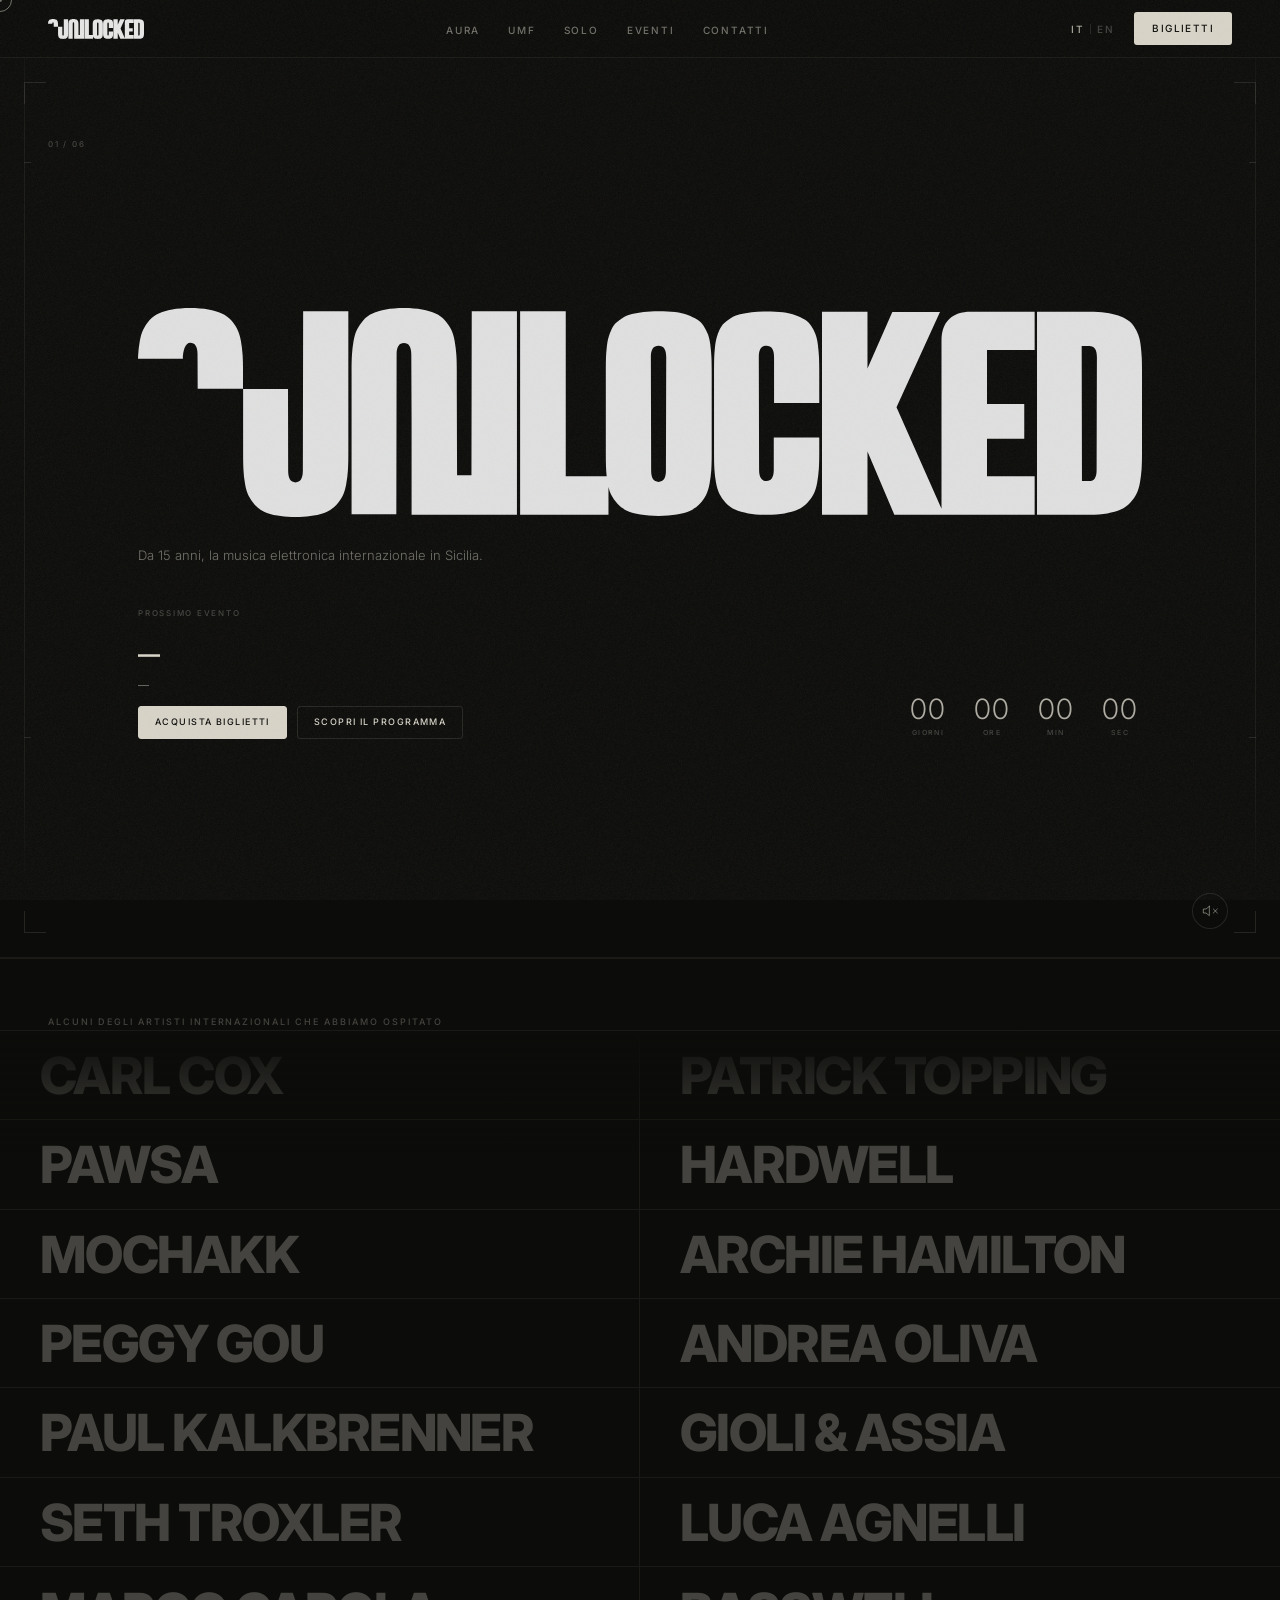
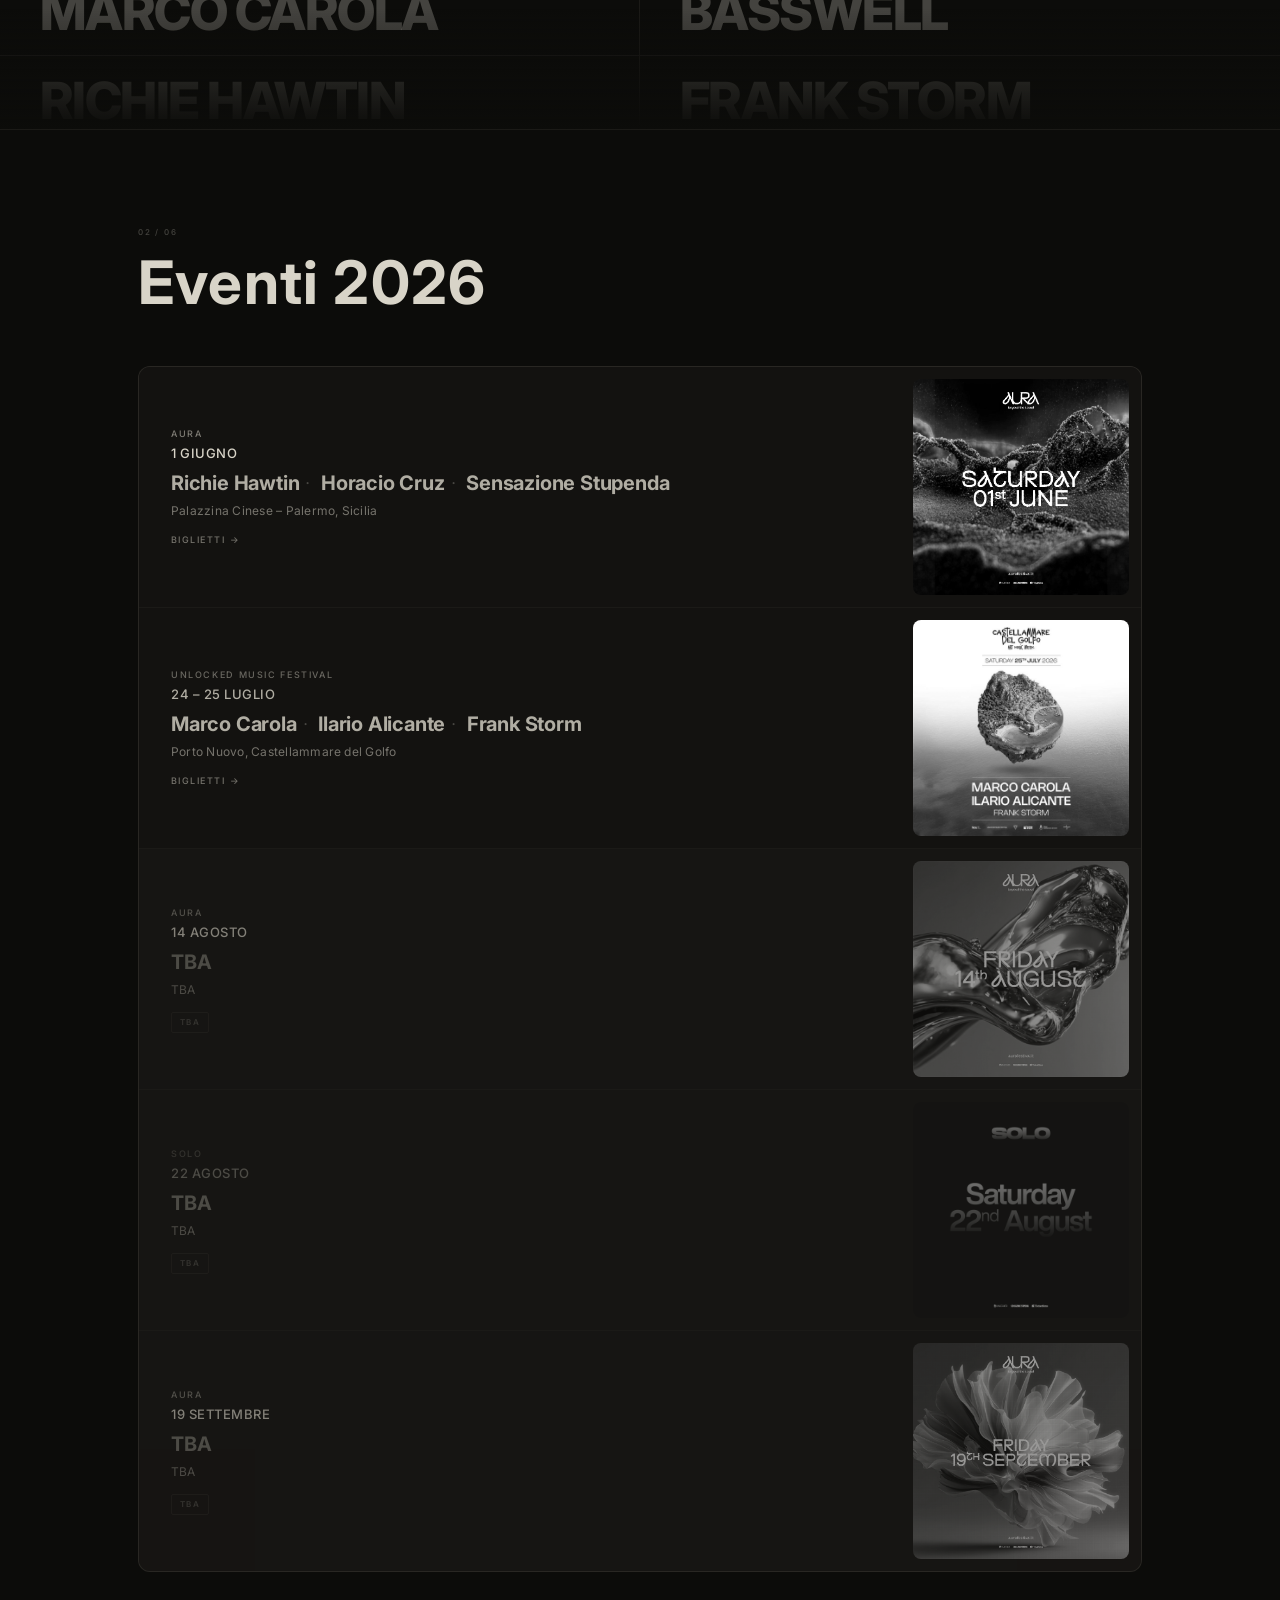
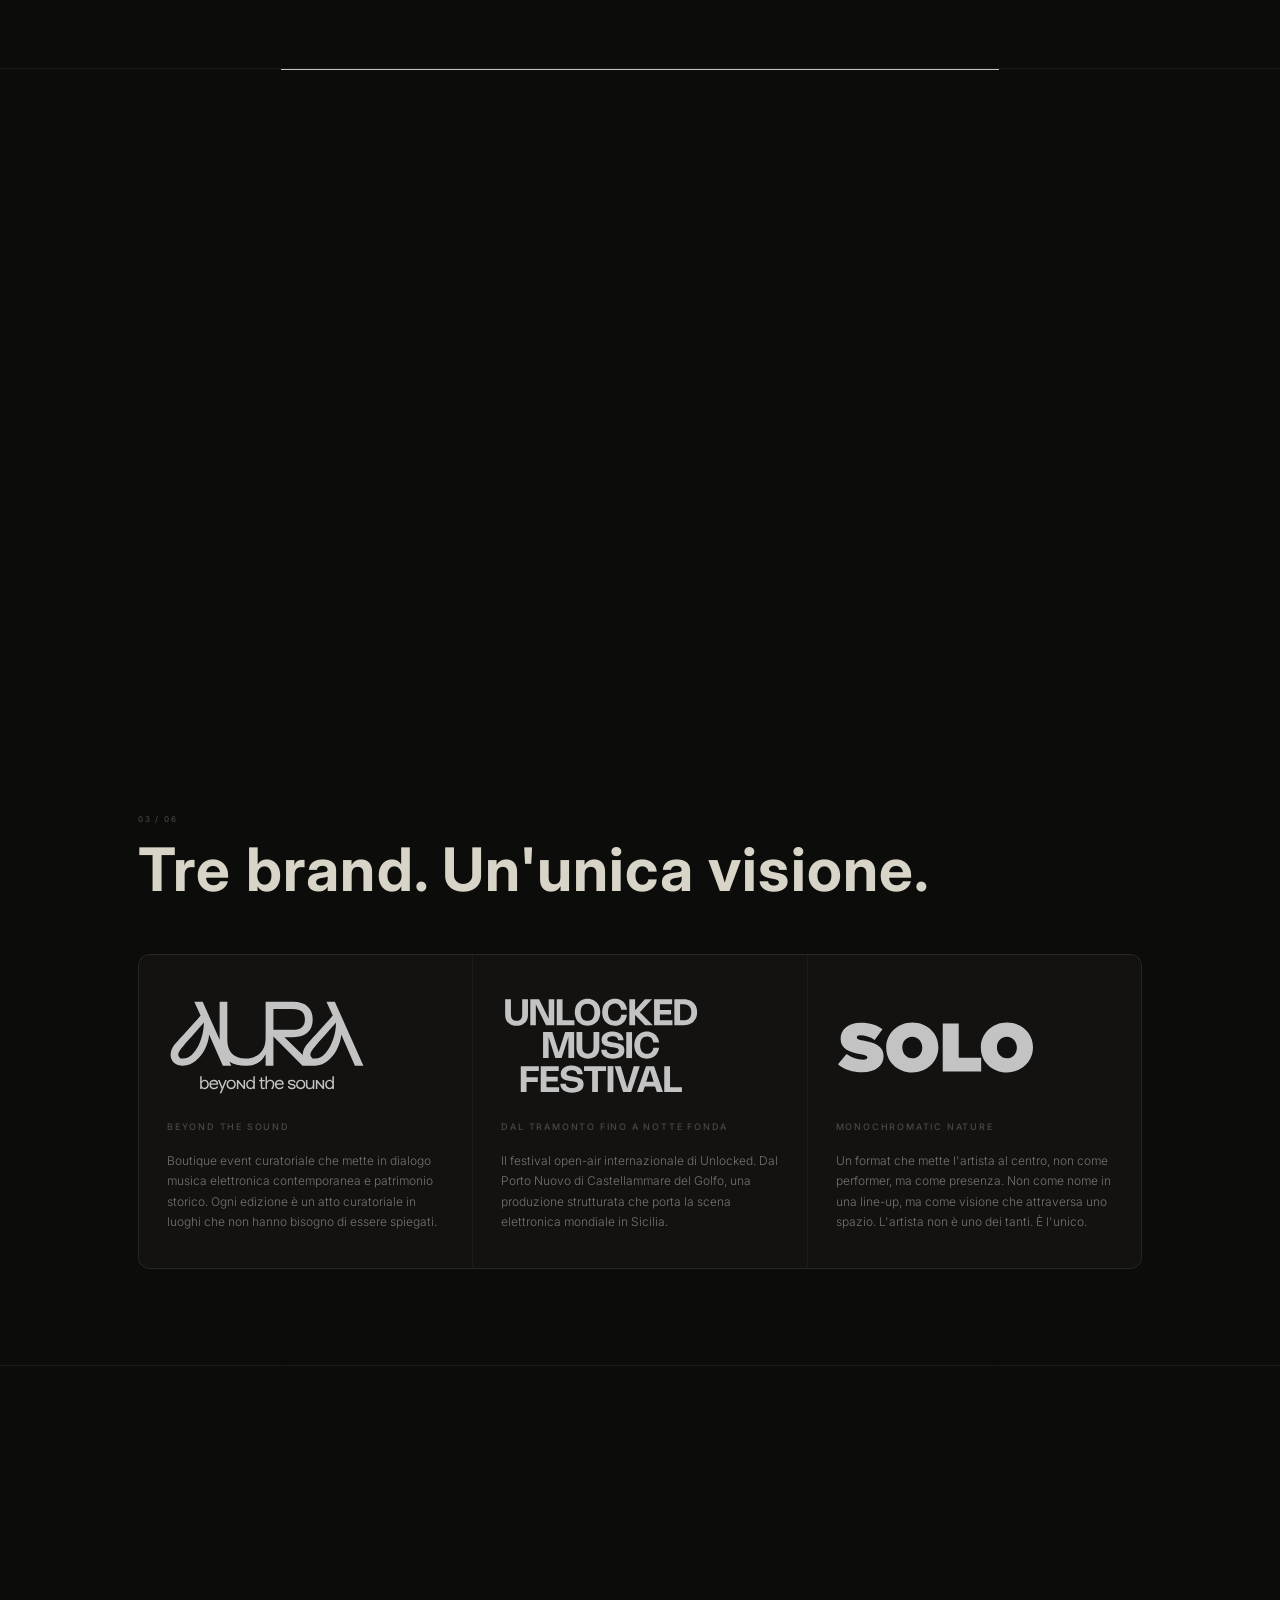
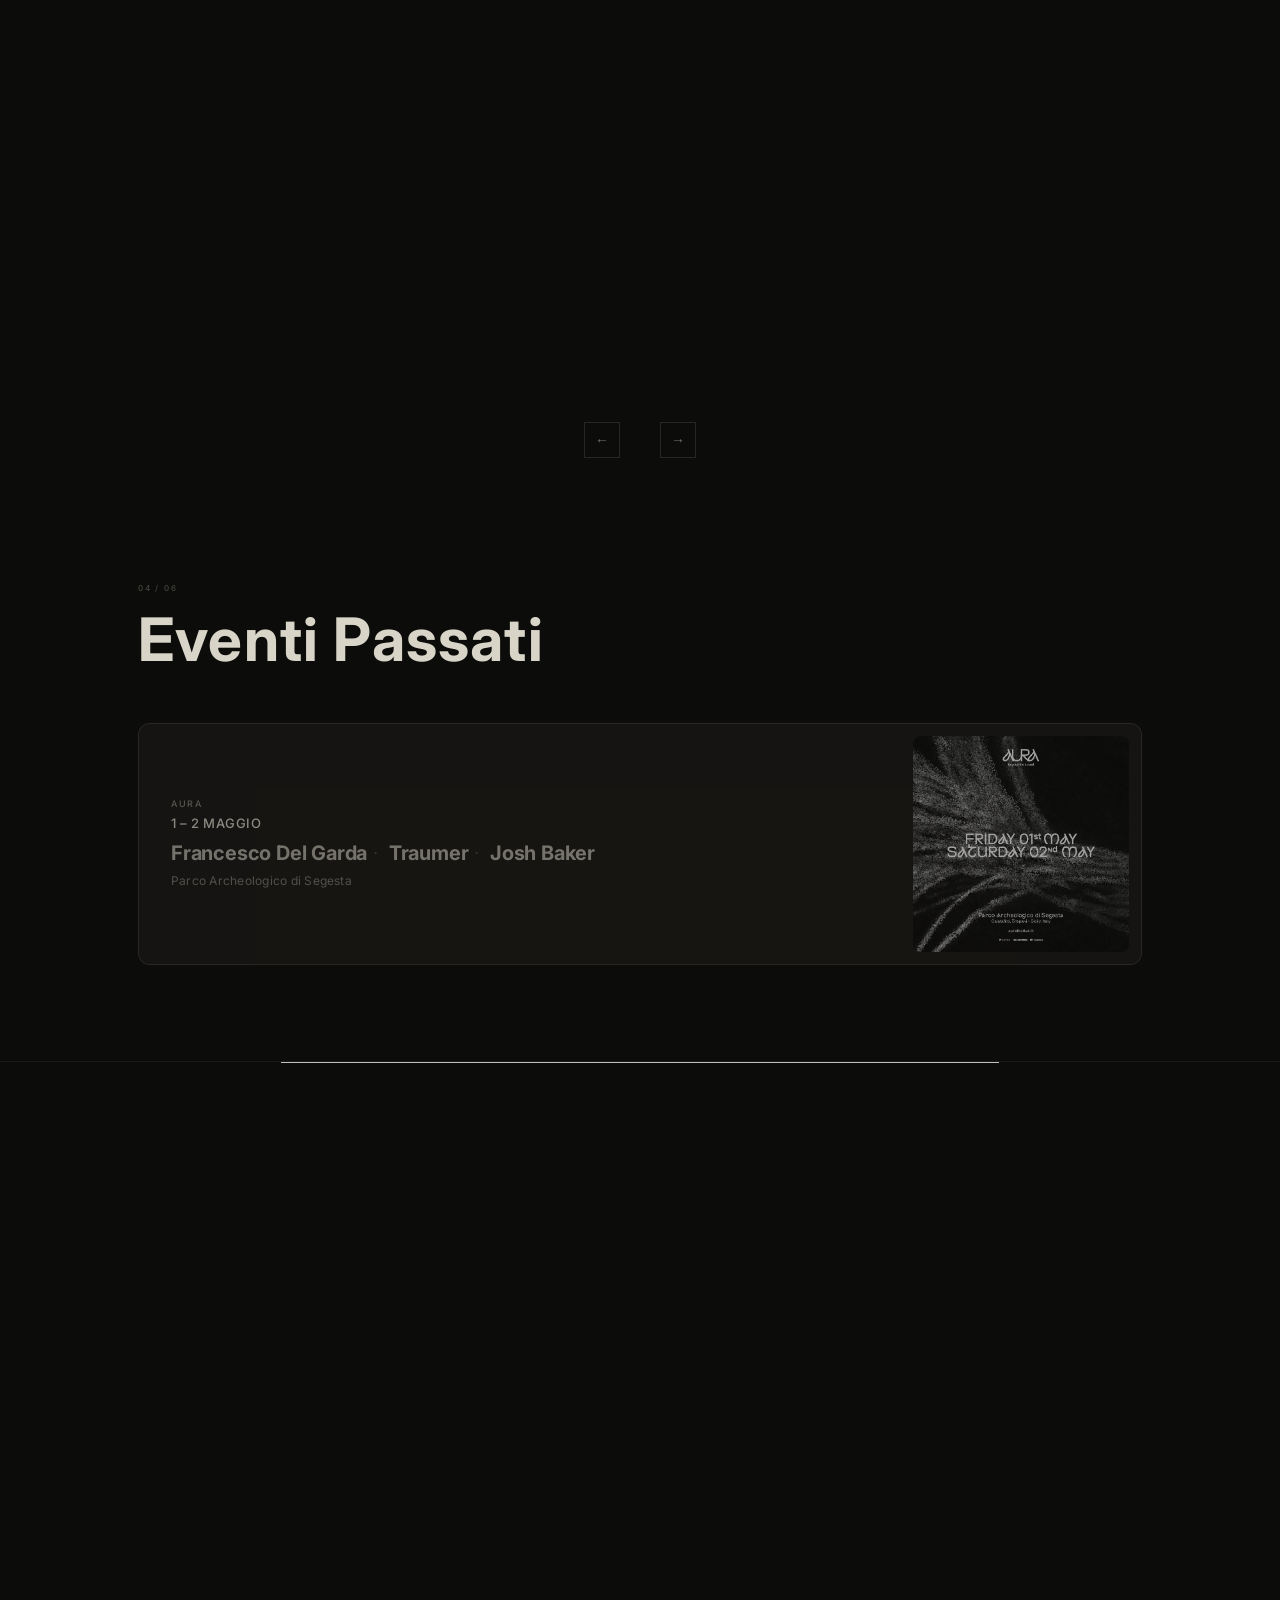
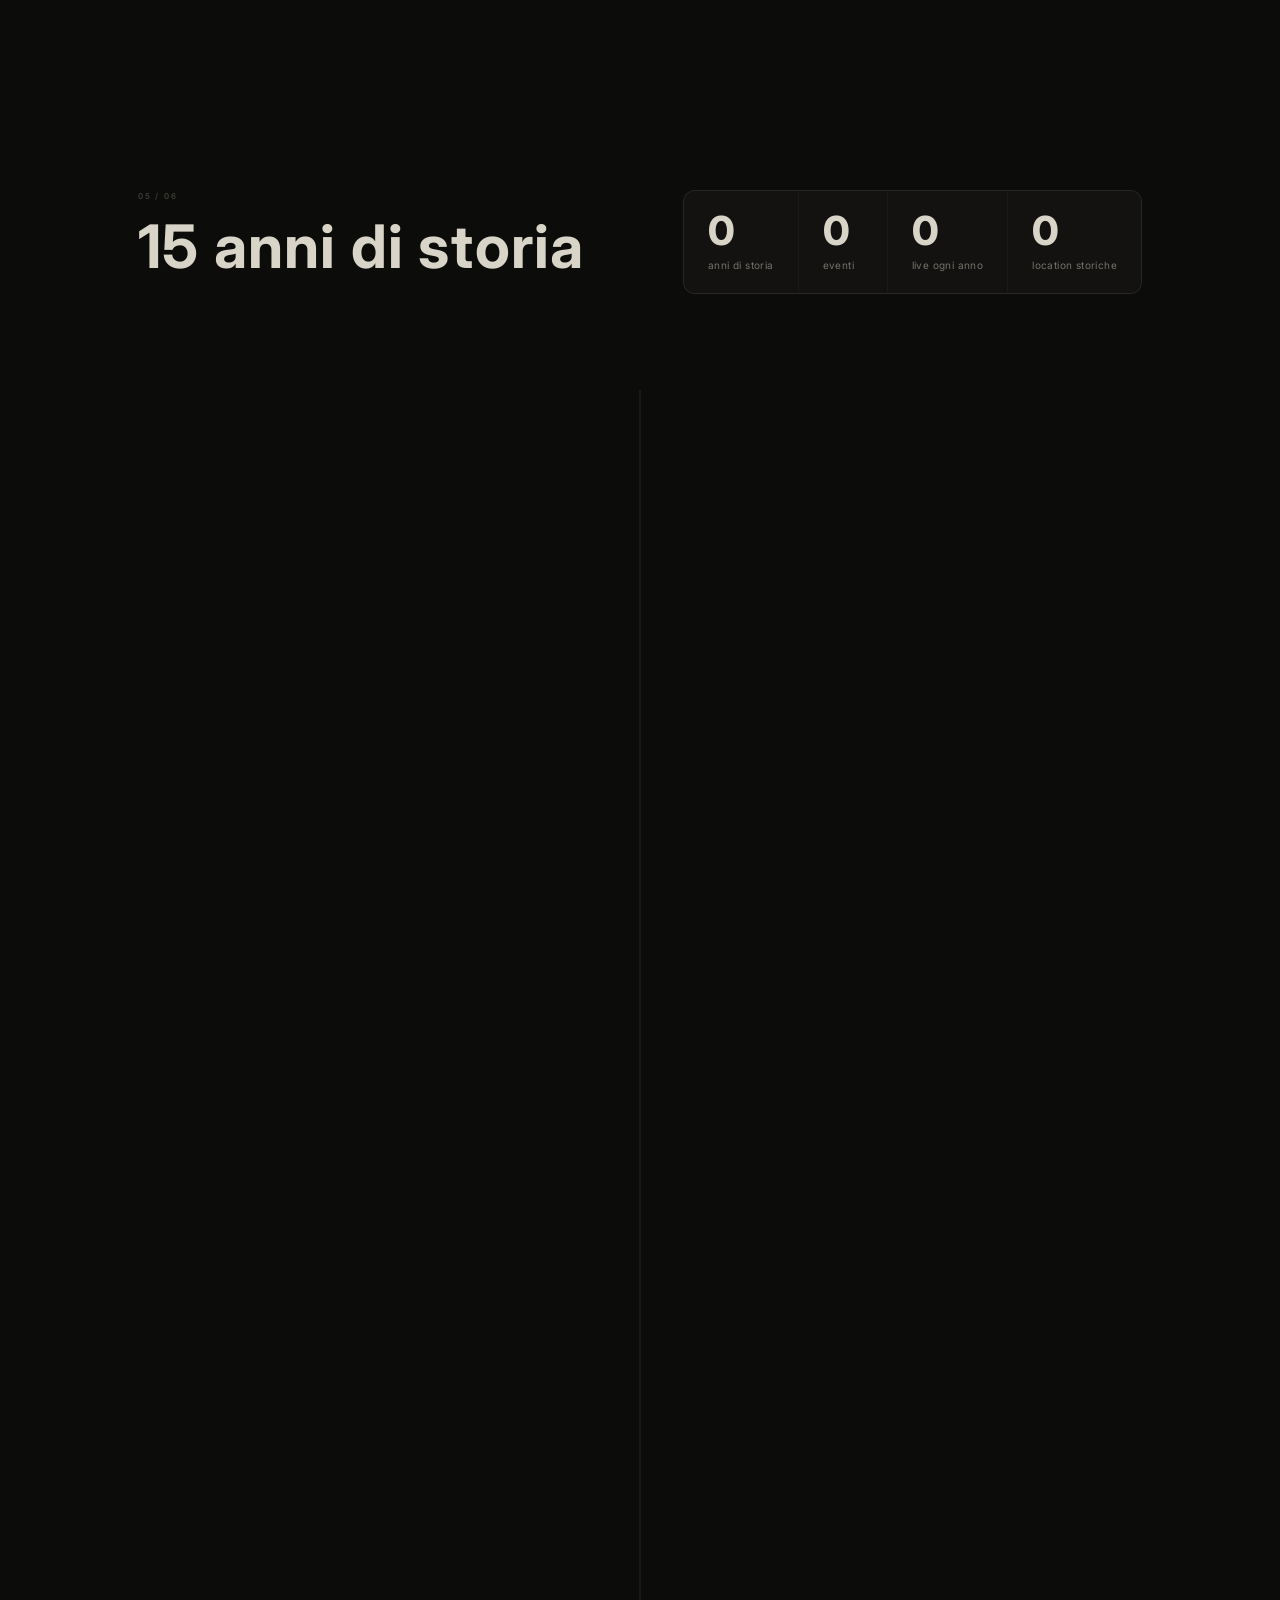
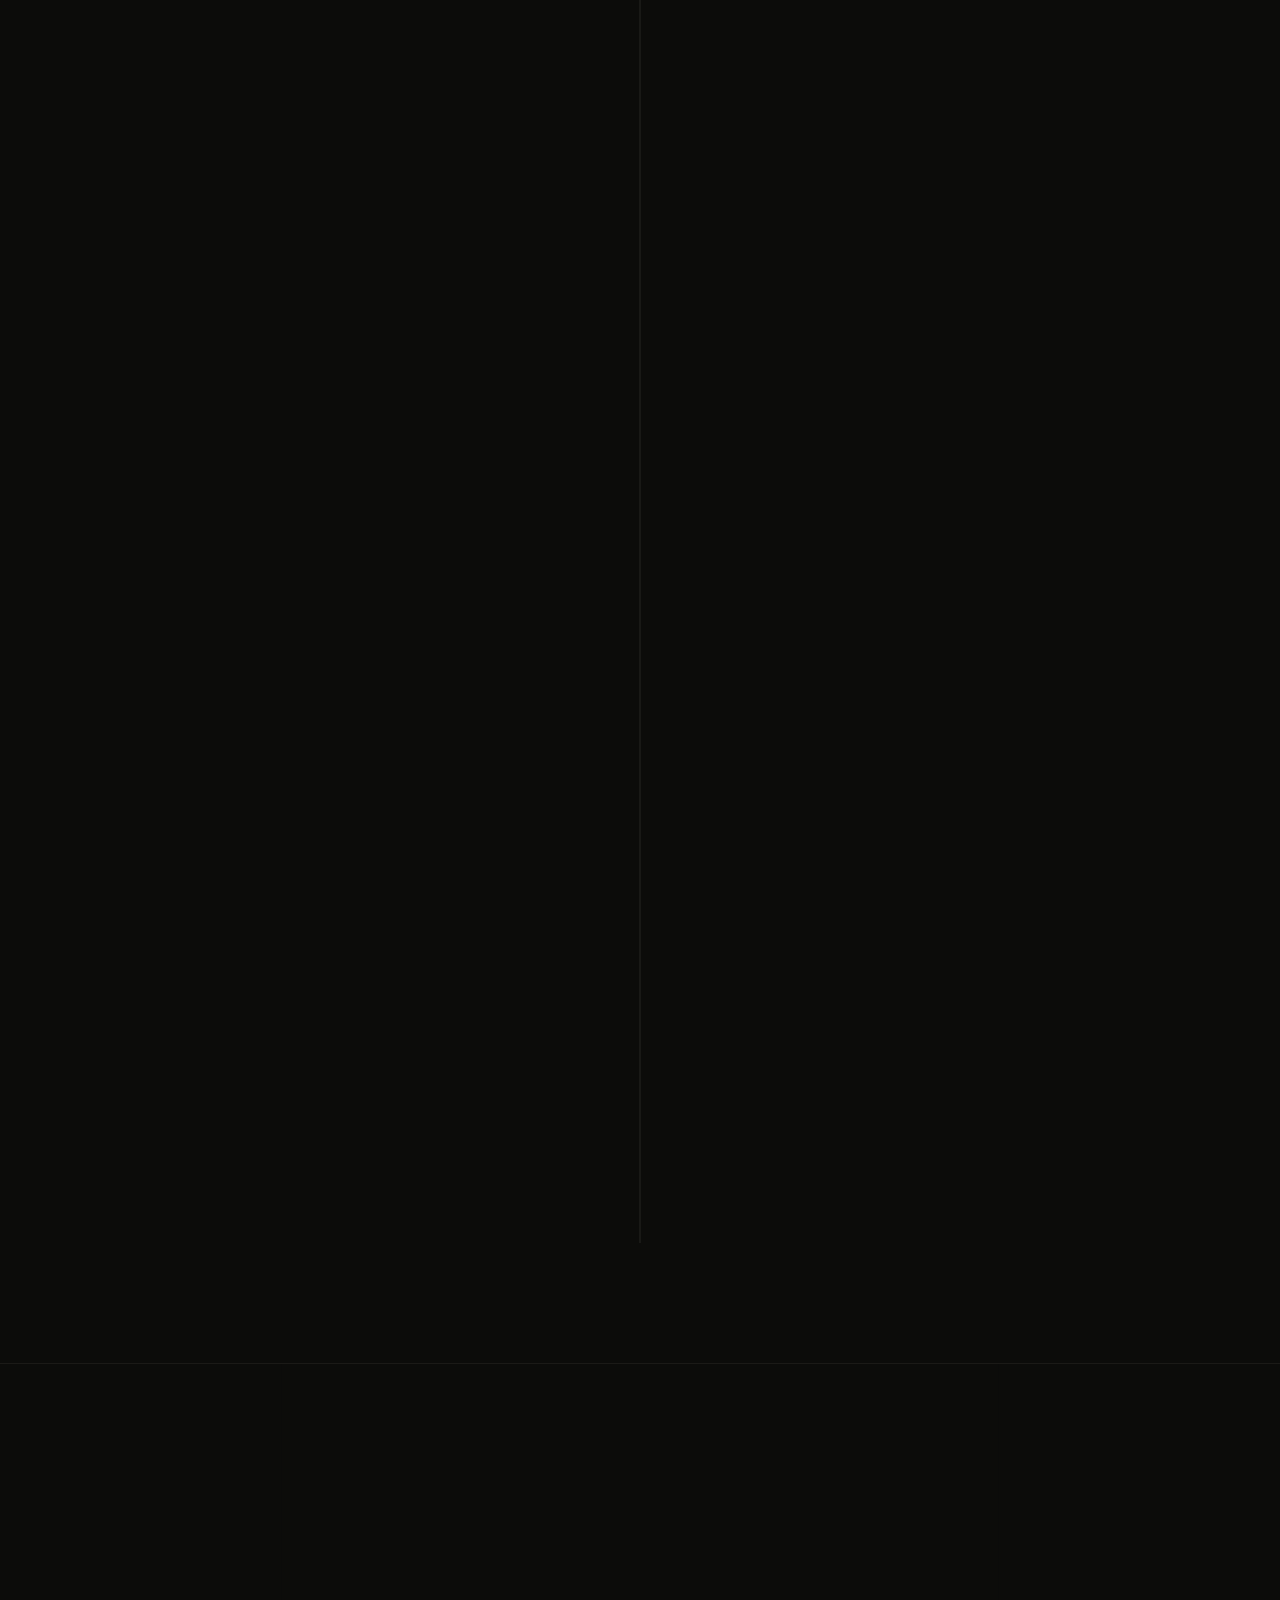
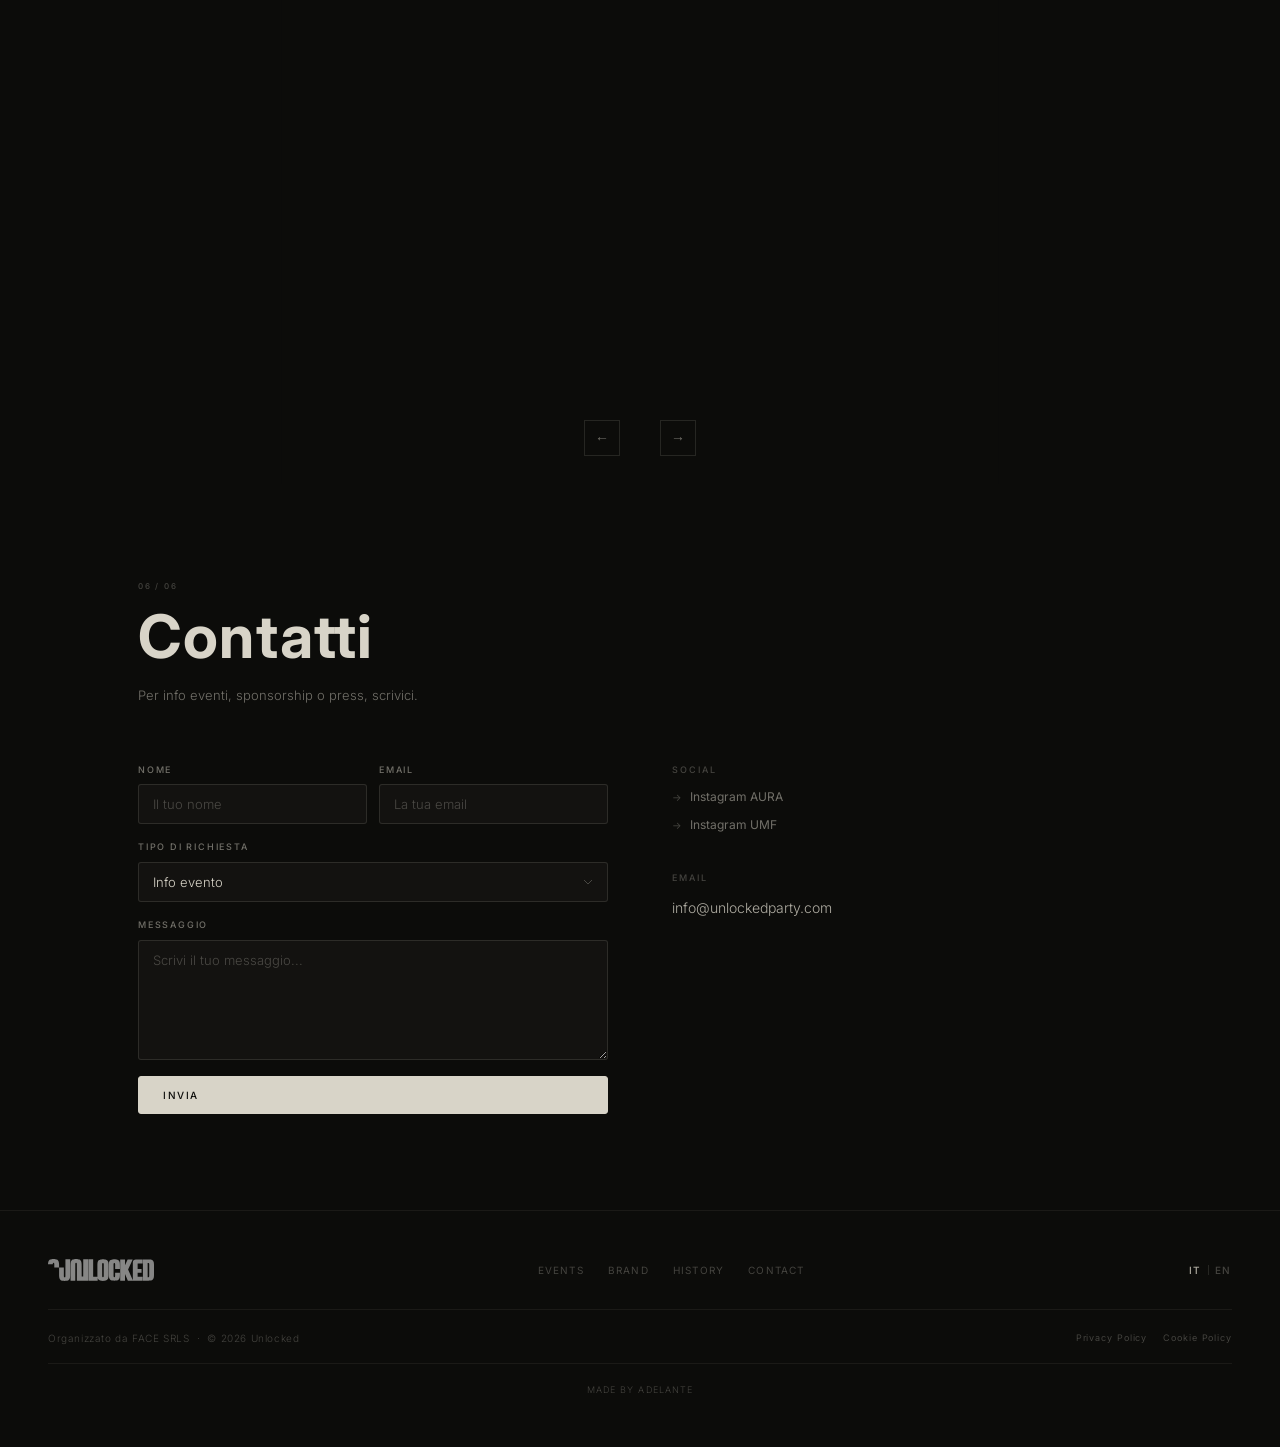
==== commit 704a7282: "Add past events section, update June 1 lineup, add Foto-1-05 gallery slider - Mark AURA 1-2 May as p" ====
--- a/index.html
+++ b/index.html
@@ -256,7 +256,7 @@
     <section id="eventi" class="section" aria-labelledby="eventi-title">
       <div class="container">
         <div class="section-header">
-          <div class="section-counter" aria-hidden="true">02 / 05</div>
+          <div class="section-counter" aria-hidden="true">02 / 06</div>
           <h2 class="section-title" id="eventi-title">Eventi 2026</h2>
         </div>
 
@@ -277,11 +277,57 @@
     <section id="brand" class="section" aria-labelledby="brand-title">
       <div class="container">
         <div class="section-header">
-          <div class="section-counter" aria-hidden="true">03 / 05</div>
+          <div class="section-counter" aria-hidden="true">03 / 06</div>
           <h2 class="section-title" id="brand-title">Tre brand. Un'unica visione.</h2>
         </div>
 
         <div class="brand-panels" role="list">
+          <!-- Populated by config-loader.js -->
+        </div>
+      </div>
+    </section>
+
+    <!-- ── PHOTO GALLERY SLIDER 2 ──────────────────────────────── -->
+    <section class="img-slider-section" aria-label="Gallery fotografica Aura 1-2 Maggio">
+      <div class="img-slider" id="slider-2">
+        <div class="img-slide">
+          <div class="img-slide-inner"><img src="asset/img/Foto-1-05/02052026-GQ5A7400.jpg" alt="" loading="lazy"></div>
+        </div>
+        <div class="img-slide">
+          <div class="img-slide-inner"><img src="asset/img/Foto-1-05/02052026-GQ5A5576.jpg" alt="" loading="lazy"></div>
+        </div>
+        <div class="img-slide">
+          <div class="img-slide-inner"><img src="asset/img/Foto-1-05/DSC02451.jpg" alt="" loading="lazy"></div>
+        </div>
+        <div class="img-slide">
+          <div class="img-slide-inner"><img src="asset/img/Foto-1-05/DSC02617.jpg" alt="" loading="lazy"></div>
+        </div>
+        <div class="img-slide">
+          <div class="img-slide-inner"><img src="asset/img/Foto-1-05/DSC05633.jpg" alt="" loading="lazy"></div>
+        </div>
+        <div class="img-slide">
+          <div class="img-slide-inner"><img src="asset/img/Foto-1-05/DSC06162.jpg" alt="" loading="lazy"></div>
+        </div>
+      </div>
+      <div class="slider-ui">
+        <button class="slider-prev" aria-label="Precedente">←</button>
+        <div class="slider-dots"></div>
+        <button class="slider-next" aria-label="Successivo">→</button>
+      </div>
+      <div class="slider-counter" aria-hidden="true">
+        <span class="slider-current">01</span><span> / </span><span class="slider-total">06</span>
+      </div>
+    </section>
+
+    <!-- ── EVENTI PASSATI ──────────────────────────────────────── -->
+    <section id="eventi-passati" class="section" aria-labelledby="eventi-passati-title">
+      <div class="container">
+        <div class="section-header">
+          <div class="section-counter" aria-hidden="true">04 / 06</div>
+          <h2 class="section-title" id="eventi-passati-title">Eventi Passati</h2>
+        </div>
+
+        <div class="past-events-list" role="list" aria-label="Lista eventi passati">
           <!-- Populated by config-loader.js -->
         </div>
       </div>
@@ -302,7 +348,7 @@
         <div class="container">
           <div class="storia-header-row">
             <div class="storia-title-block">
-              <div class="section-counter" aria-hidden="true">04 / 05</div>
+              <div class="section-counter" aria-hidden="true">05 / 06</div>
               <h2 class="section-title" id="storia-title">15 anni di storia</h2>
             </div>
             <div class="history-stats" role="list" aria-label="Statistiche">
@@ -392,7 +438,7 @@
     <section id="contatti" class="section" aria-labelledby="contatti-title">
       <div class="container">
         <div class="section-header">
-          <div class="section-counter" aria-hidden="true">05 / 05</div>
+          <div class="section-counter" aria-hidden="true">06 / 06</div>
           <h2 class="section-title" id="contatti-title">Contatti</h2>
           <p class="section-subtitle">
             Per info eventi, sponsorship o press, scrivici.
--- a/css/sections.css
+++ b/css/sections.css
@@ -482,6 +482,38 @@
   }
 }
 
+/* ── Past Events section ─────────────────────────────────────────── */
+#eventi-passati {
+  padding: 96px 0;
+}
+
+.past-events-list {
+  display: flex;
+  flex-direction: column;
+  gap: 1px;
+  background: var(--border);
+  border: 1px solid var(--border);
+  border-radius: var(--radius-lg);
+  overflow: hidden;
+}
+
+.event-card.is-past {
+  opacity: 0.6;
+}
+
+.event-card.is-past .card-poster-inner img {
+  filter: grayscale(100%);
+}
+
+.event-card.is-past:hover {
+  opacity: 0.85;
+}
+
+.event-card.is-past:hover .card-poster-inner img {
+  filter: grayscale(40%);
+  transform: scale(1.04);
+}
+
 /* ── Brands section ──────────────────────────────────────────────── */
 #brand {
   padding: 96px 0;
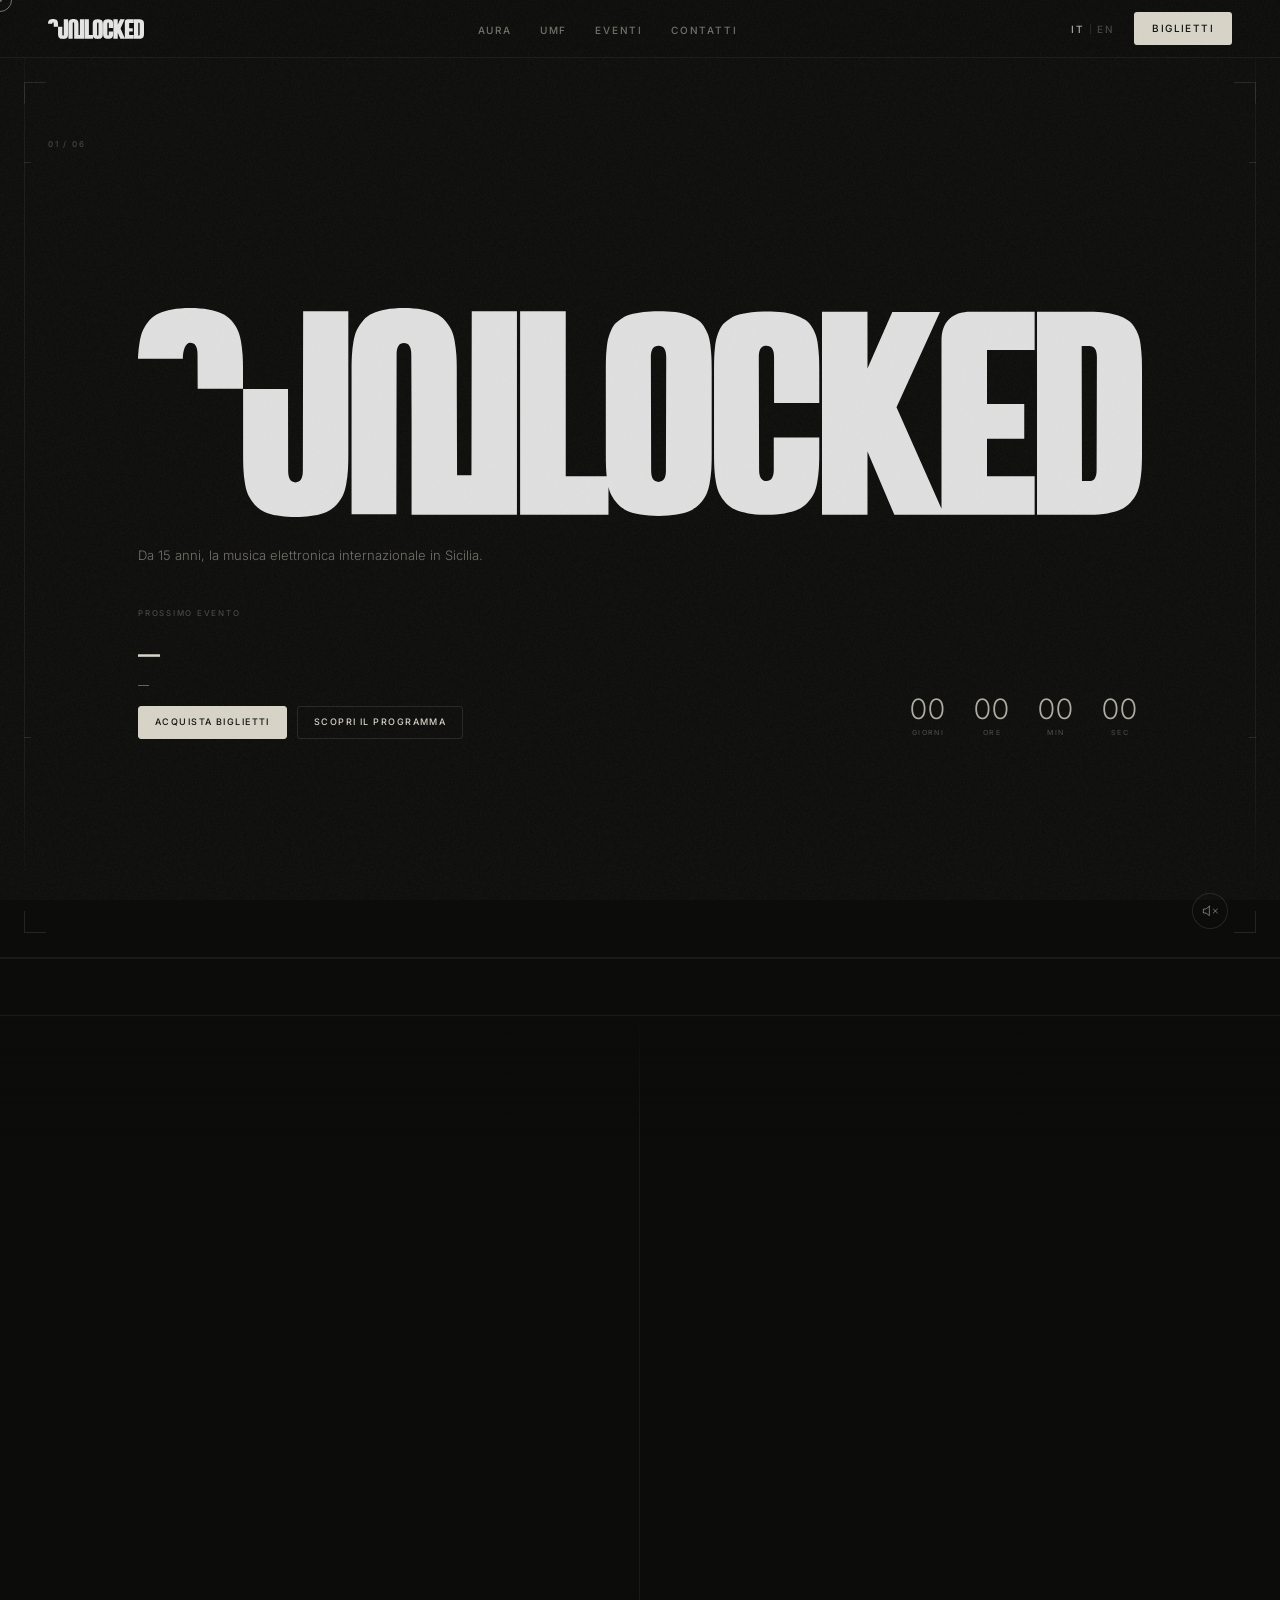
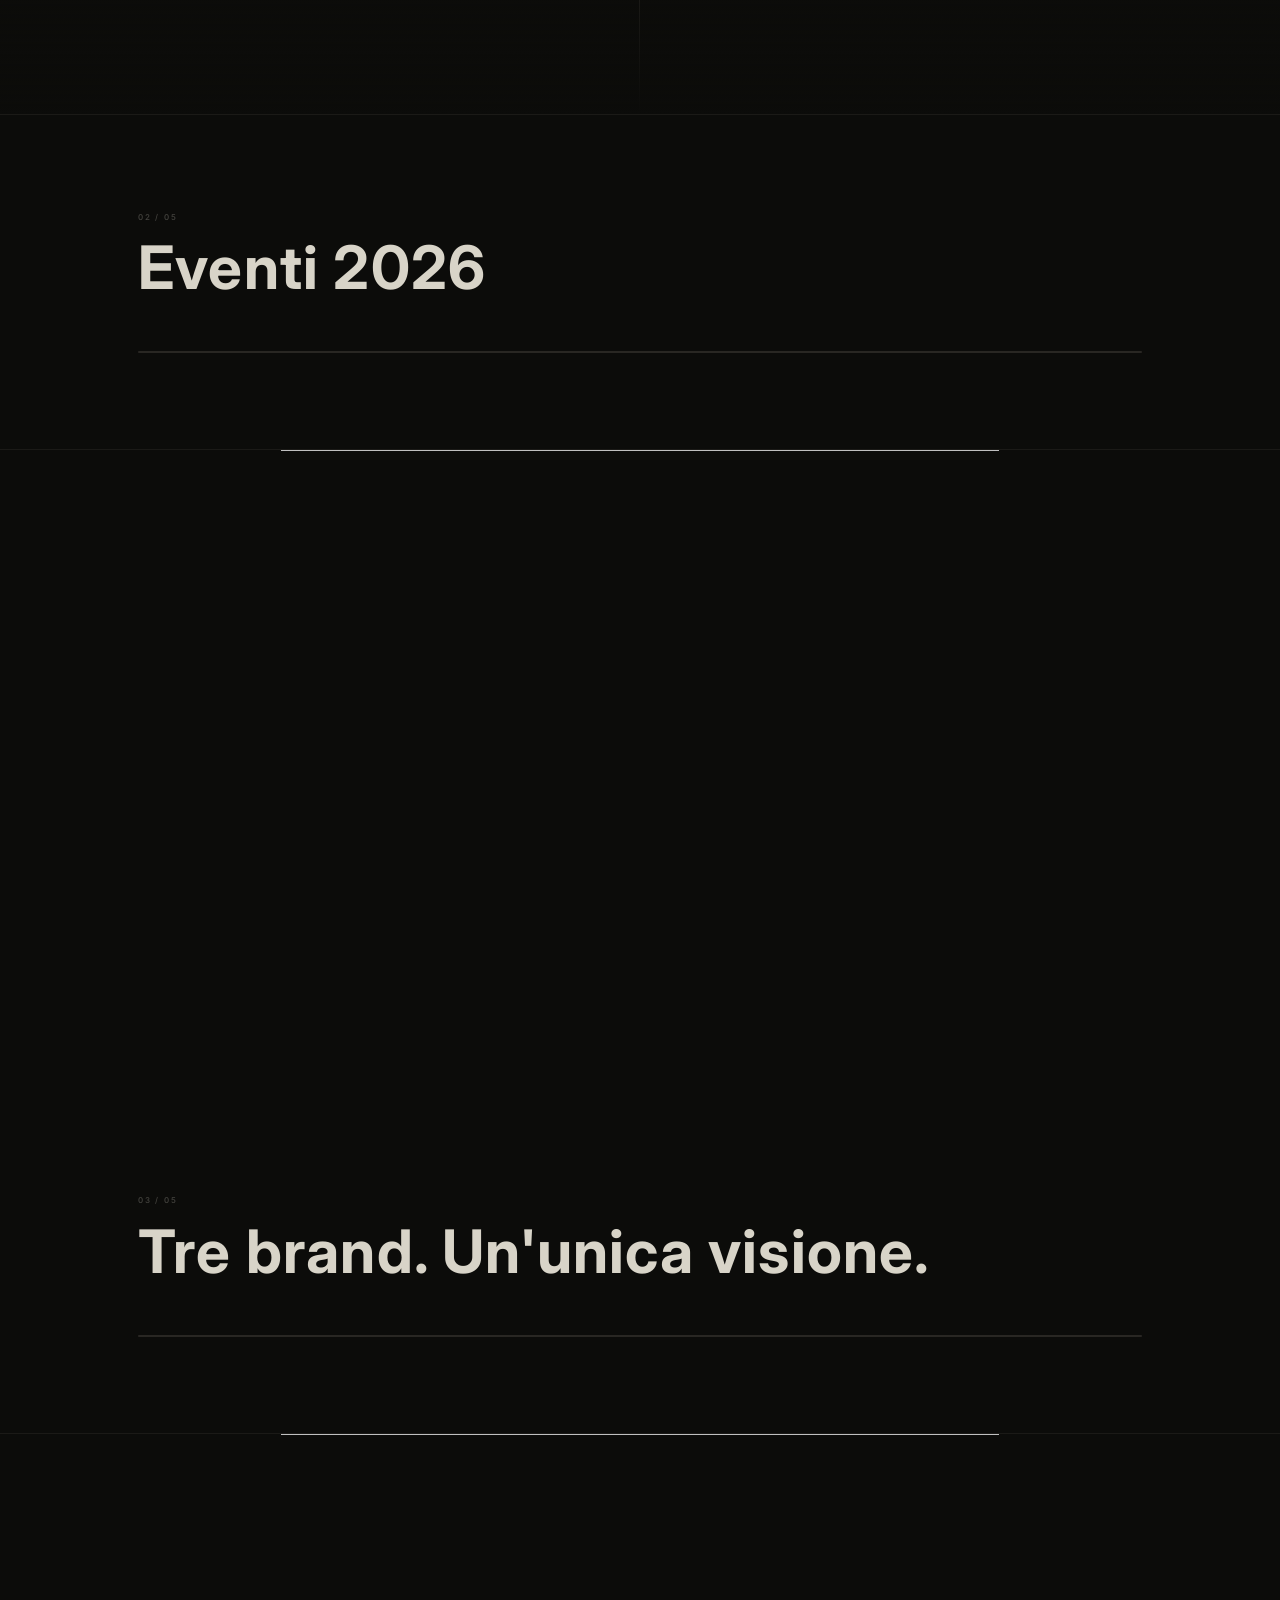
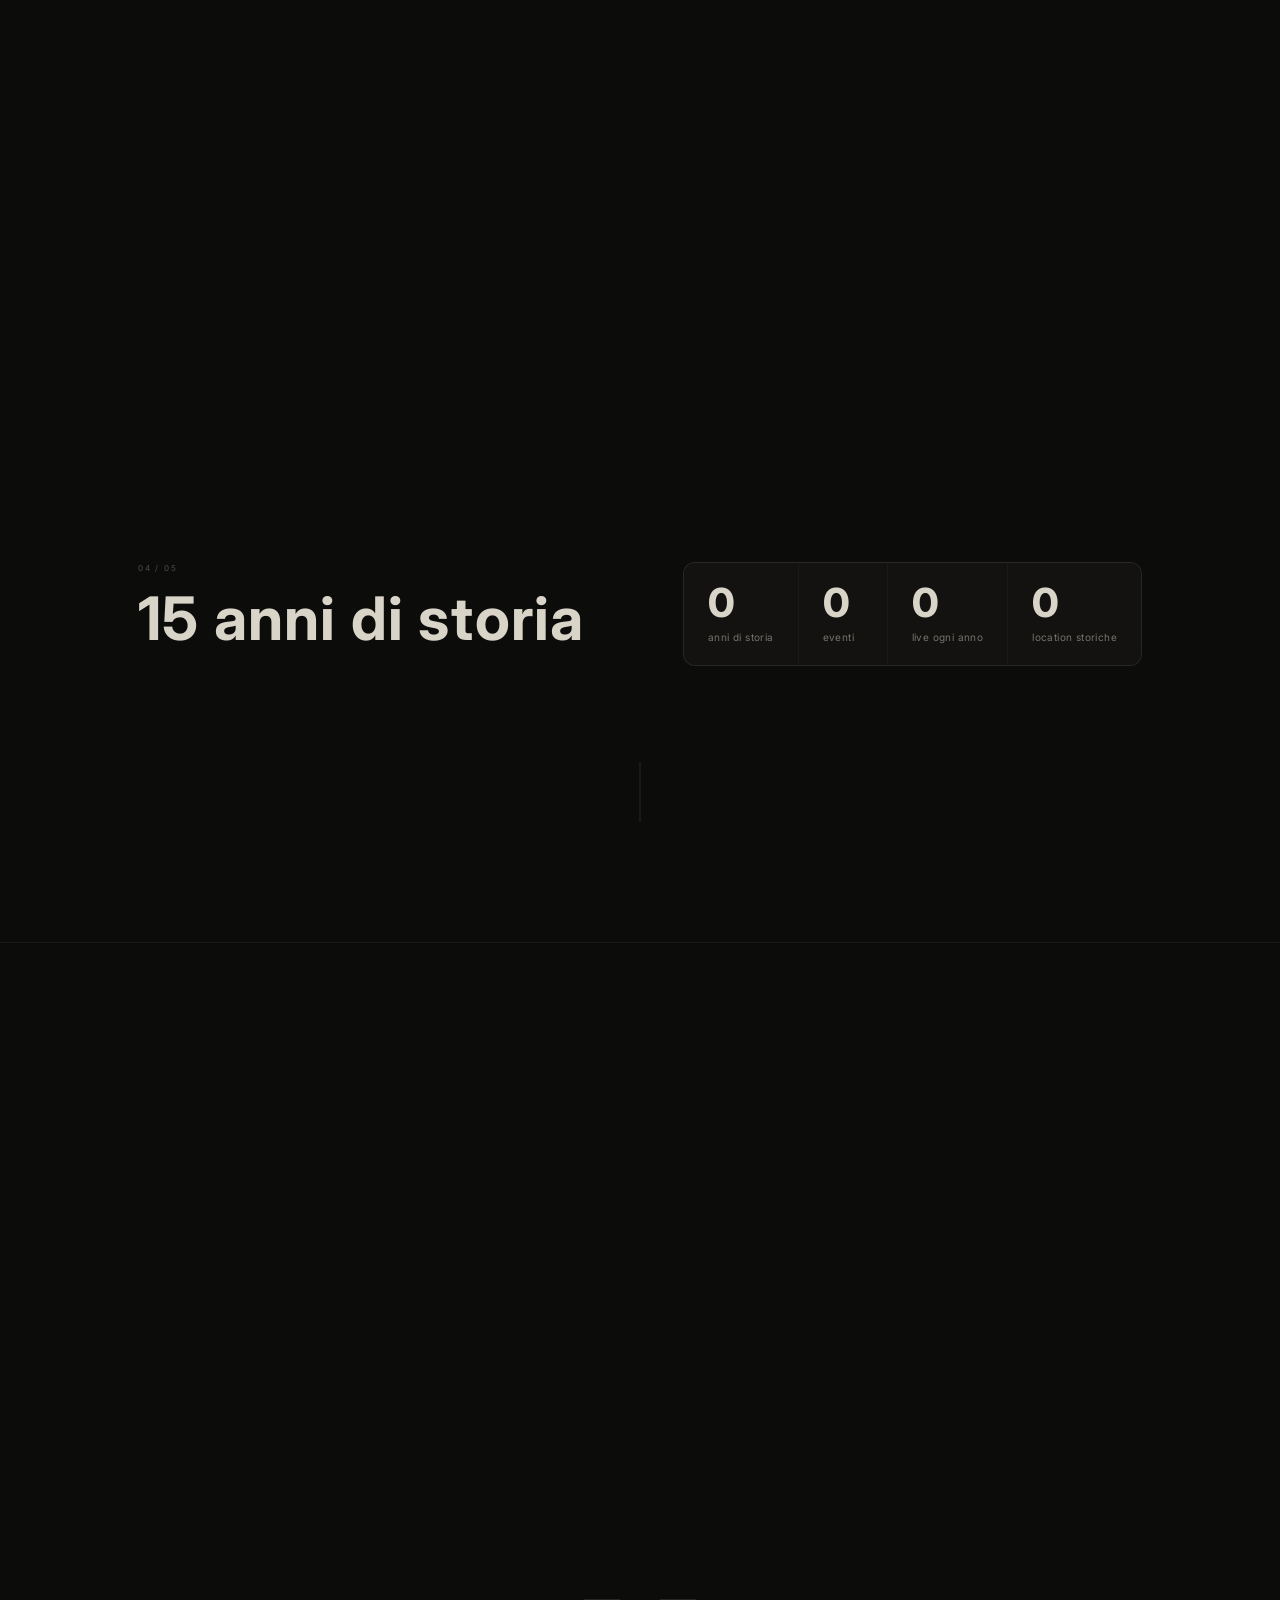
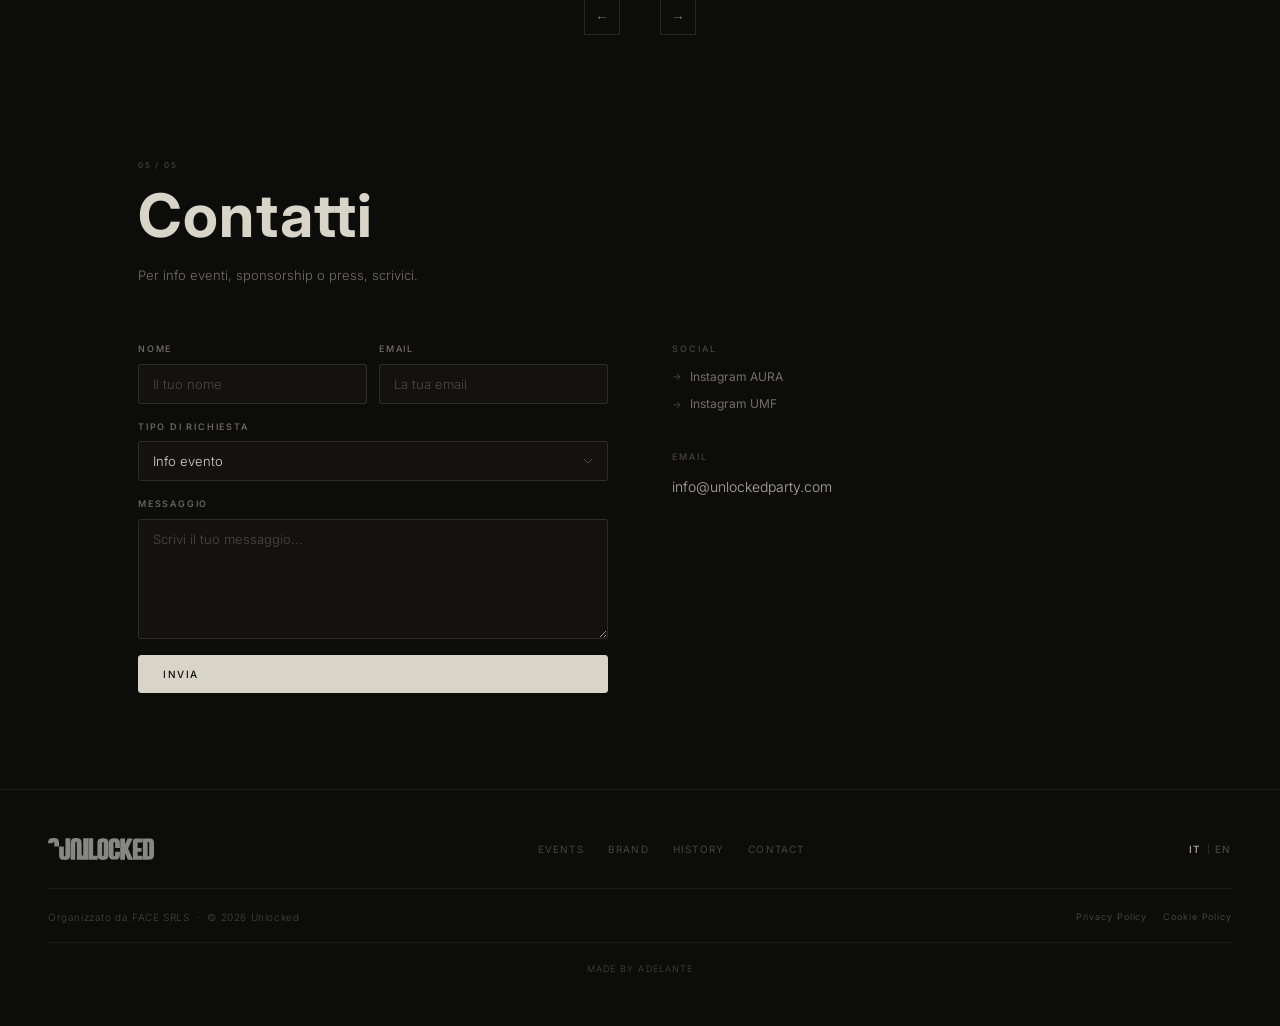
==== commit 22772384: "Rimuove brand SOLO da config, nav, JS e CSS - site.json: rimosso brands.solo, SOLO dai nav.links IT/" ====
--- a/index.html
+++ b/index.html
@@ -5,7 +5,7 @@
   <meta charset="UTF-8">
   <meta name="viewport" content="width=device-width, initial-scale=1.0">
   <title>Unlocked — Musica Elettronica in Sicilia</title>
-  <meta name="description" content="Da 15 anni, la musica elettronica internazionale in Sicilia. AURA · UMF · SOLO">
+  <meta name="description" content="Da 15 anni, la musica elettronica internazionale in Sicilia. AURA · UMF">
   <meta property="og:title" content="Unlocked">
   <meta property="og:description" content="Da 15 anni, la musica elettronica internazionale in Sicilia.">
   <meta property="og:type" content="website">
@@ -93,7 +93,6 @@
     <ul class="nav-links" role="list">
       <li><a href="#brand">AURA</a></li>
       <li><a href="#brand">UMF</a></li>
-      <li><a href="#brand">SOLO</a></li>
       <li><a href="#eventi">Eventi</a></li>
       <li><a href="#contatti">Contatti</a></li>
     </ul>
@@ -118,7 +117,6 @@
   <div id="mobile-menu" class="nav-mobile-menu" role="dialog" aria-label="Menu mobile">
     <a href="#brand">AURA</a>
     <a href="#brand">UMF</a>
-    <a href="#brand">SOLO</a>
     <a href="#eventi">Eventi</a>
     <a href="#contatti">Contatti</a>
     <div class="nav-mobile-footer">
@@ -256,7 +254,7 @@
     <section id="eventi" class="section" aria-labelledby="eventi-title">
       <div class="container">
         <div class="section-header">
-          <div class="section-counter" aria-hidden="true">02 / 06</div>
+          <div class="section-counter" aria-hidden="true">02 / 05</div>
           <h2 class="section-title" id="eventi-title">Eventi 2026</h2>
         </div>
 
@@ -277,57 +275,11 @@
     <section id="brand" class="section" aria-labelledby="brand-title">
       <div class="container">
         <div class="section-header">
-          <div class="section-counter" aria-hidden="true">03 / 06</div>
+          <div class="section-counter" aria-hidden="true">03 / 05</div>
           <h2 class="section-title" id="brand-title">Tre brand. Un'unica visione.</h2>
         </div>
 
         <div class="brand-panels" role="list">
-          <!-- Populated by config-loader.js -->
-        </div>
-      </div>
-    </section>
-
-    <!-- ── PHOTO GALLERY SLIDER 2 ──────────────────────────────── -->
-    <section class="img-slider-section" aria-label="Gallery fotografica Aura 1-2 Maggio">
-      <div class="img-slider" id="slider-2">
-        <div class="img-slide">
-          <div class="img-slide-inner"><img src="asset/img/Foto-1-05/02052026-GQ5A7400.jpg" alt="" loading="lazy"></div>
-        </div>
-        <div class="img-slide">
-          <div class="img-slide-inner"><img src="asset/img/Foto-1-05/02052026-GQ5A5576.jpg" alt="" loading="lazy"></div>
-        </div>
-        <div class="img-slide">
-          <div class="img-slide-inner"><img src="asset/img/Foto-1-05/DSC02451.jpg" alt="" loading="lazy"></div>
-        </div>
-        <div class="img-slide">
-          <div class="img-slide-inner"><img src="asset/img/Foto-1-05/DSC02617.jpg" alt="" loading="lazy"></div>
-        </div>
-        <div class="img-slide">
-          <div class="img-slide-inner"><img src="asset/img/Foto-1-05/DSC05633.jpg" alt="" loading="lazy"></div>
-        </div>
-        <div class="img-slide">
-          <div class="img-slide-inner"><img src="asset/img/Foto-1-05/DSC06162.jpg" alt="" loading="lazy"></div>
-        </div>
-      </div>
-      <div class="slider-ui">
-        <button class="slider-prev" aria-label="Precedente">←</button>
-        <div class="slider-dots"></div>
-        <button class="slider-next" aria-label="Successivo">→</button>
-      </div>
-      <div class="slider-counter" aria-hidden="true">
-        <span class="slider-current">01</span><span> / </span><span class="slider-total">06</span>
-      </div>
-    </section>
-
-    <!-- ── EVENTI PASSATI ──────────────────────────────────────── -->
-    <section id="eventi-passati" class="section" aria-labelledby="eventi-passati-title">
-      <div class="container">
-        <div class="section-header">
-          <div class="section-counter" aria-hidden="true">04 / 06</div>
-          <h2 class="section-title" id="eventi-passati-title">Eventi Passati</h2>
-        </div>
-
-        <div class="past-events-list" role="list" aria-label="Lista eventi passati">
           <!-- Populated by config-loader.js -->
         </div>
       </div>
@@ -348,7 +300,7 @@
         <div class="container">
           <div class="storia-header-row">
             <div class="storia-title-block">
-              <div class="section-counter" aria-hidden="true">05 / 06</div>
+              <div class="section-counter" aria-hidden="true">04 / 05</div>
               <h2 class="section-title" id="storia-title">15 anni di storia</h2>
             </div>
             <div class="history-stats" role="list" aria-label="Statistiche">
@@ -438,7 +390,7 @@
     <section id="contatti" class="section" aria-labelledby="contatti-title">
       <div class="container">
         <div class="section-header">
-          <div class="section-counter" aria-hidden="true">06 / 06</div>
+          <div class="section-counter" aria-hidden="true">05 / 05</div>
           <h2 class="section-title" id="contatti-title">Contatti</h2>
           <p class="section-subtitle">
             Per info eventi, sponsorship o press, scrivici.
--- a/css/components.css
+++ b/css/components.css
@@ -371,16 +371,6 @@
 
 .tag-umf .tag-dot {
   background: var(--cream-50);
-}
-
-.tag-solo {
-  background: var(--cream-06);
-  color: var(--cream-28);
-  border: 1px solid var(--border);
-}
-
-.tag-solo .tag-dot {
-  background: var(--cream-28);
 }
 
 /* ── Badges ──────────────────────────────────────────────────────── */
--- a/css/sections.css
+++ b/css/sections.css
@@ -482,38 +482,6 @@
   }
 }
 
-/* ── Past Events section ─────────────────────────────────────────── */
-#eventi-passati {
-  padding: 96px 0;
-}
-
-.past-events-list {
-  display: flex;
-  flex-direction: column;
-  gap: 1px;
-  background: var(--border);
-  border: 1px solid var(--border);
-  border-radius: var(--radius-lg);
-  overflow: hidden;
-}
-
-.event-card.is-past {
-  opacity: 0.6;
-}
-
-.event-card.is-past .card-poster-inner img {
-  filter: grayscale(100%);
-}
-
-.event-card.is-past:hover {
-  opacity: 0.85;
-}
-
-.event-card.is-past:hover .card-poster-inner img {
-  filter: grayscale(40%);
-  transform: scale(1.04);
-}
-
 /* ── Brands section ──────────────────────────────────────────────── */
 #brand {
   padding: 96px 0;
@@ -521,7 +489,7 @@
 
 .brand-panels {
   display: grid;
-  grid-template-columns: repeat(3, 1fr);
+  grid-template-columns: repeat(2, 1fr);
   gap: 1px;
   background: var(--border);
   border: 1px solid var(--border);
@@ -601,15 +569,6 @@
   }
 }
 
-@media (min-width: 768px) and (max-width: 1023px) {
-  .brand-panels {
-    grid-template-columns: 1fr 1fr;
-  }
-
-  .brand-panel:last-child {
-    grid-column: 1 / -1;
-  }
-}
 
 /* ── History section ─────────────────────────────────────────────── */
 #storia {
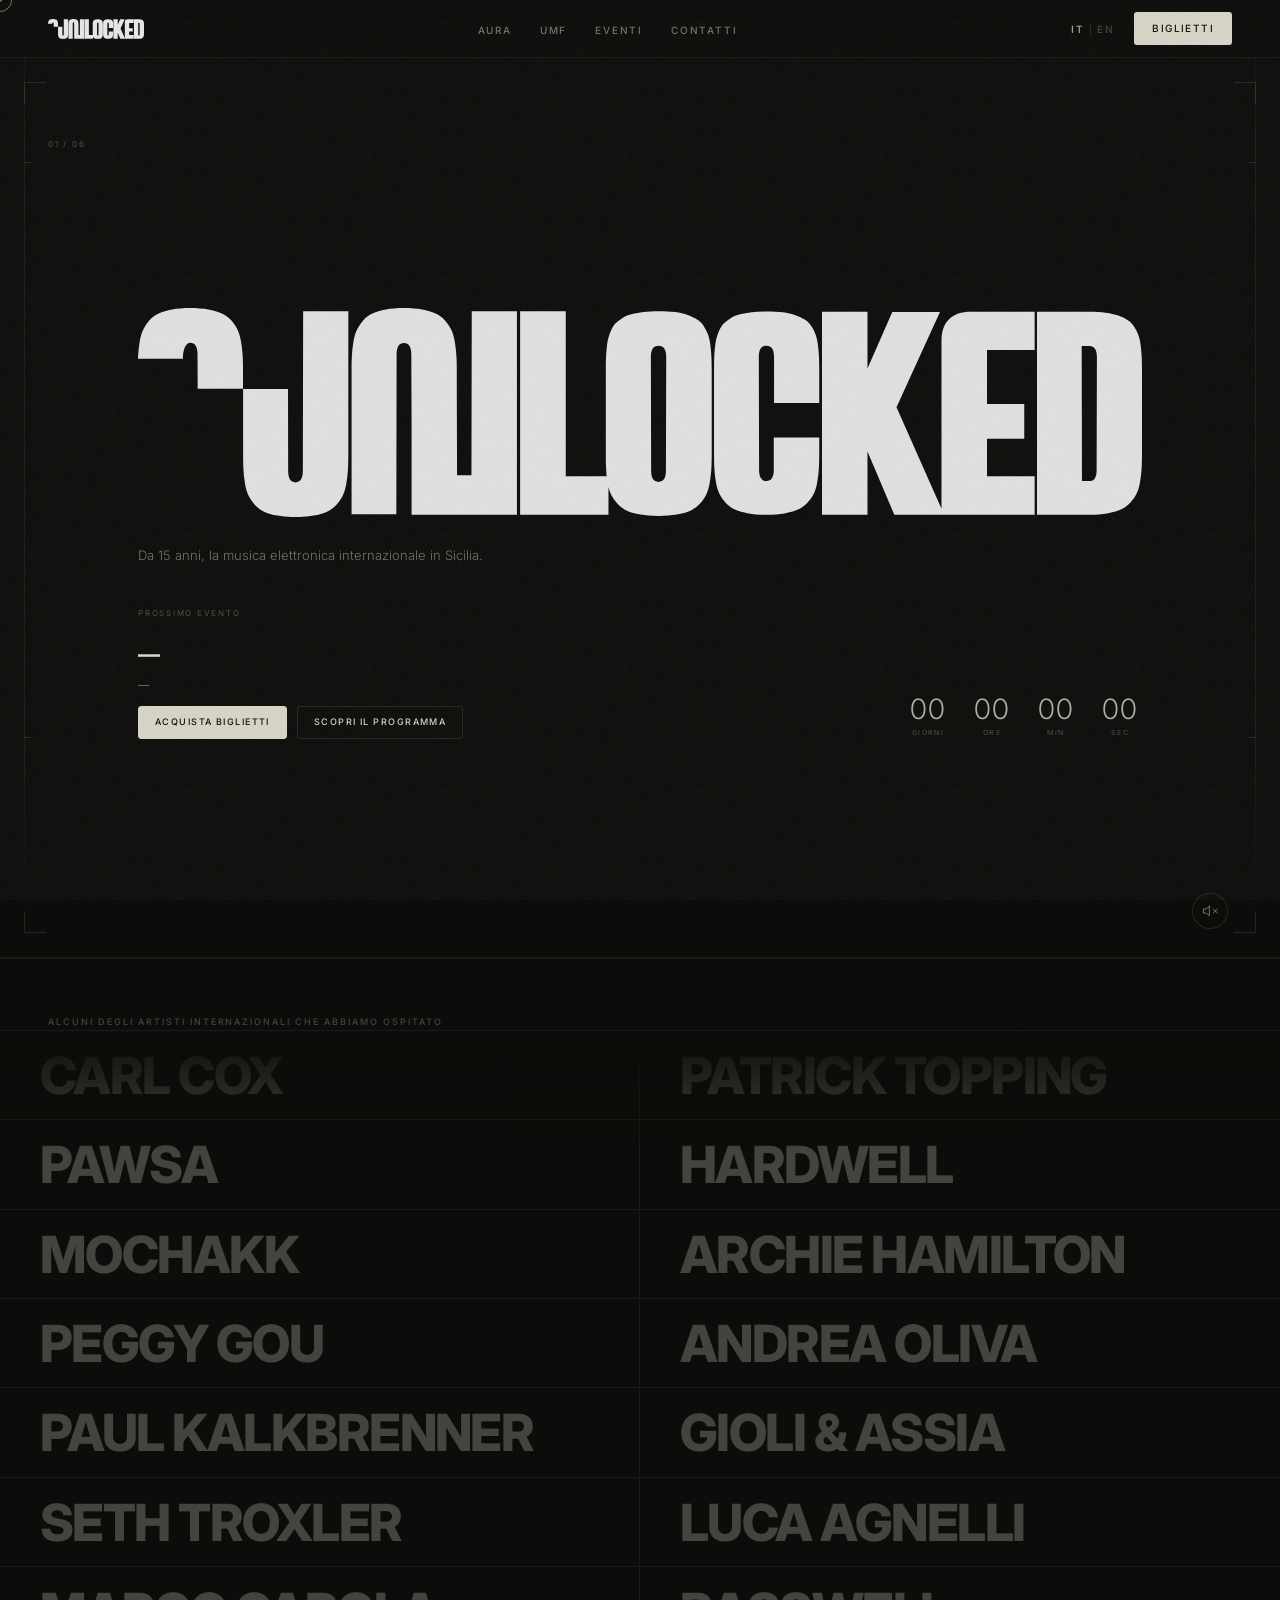
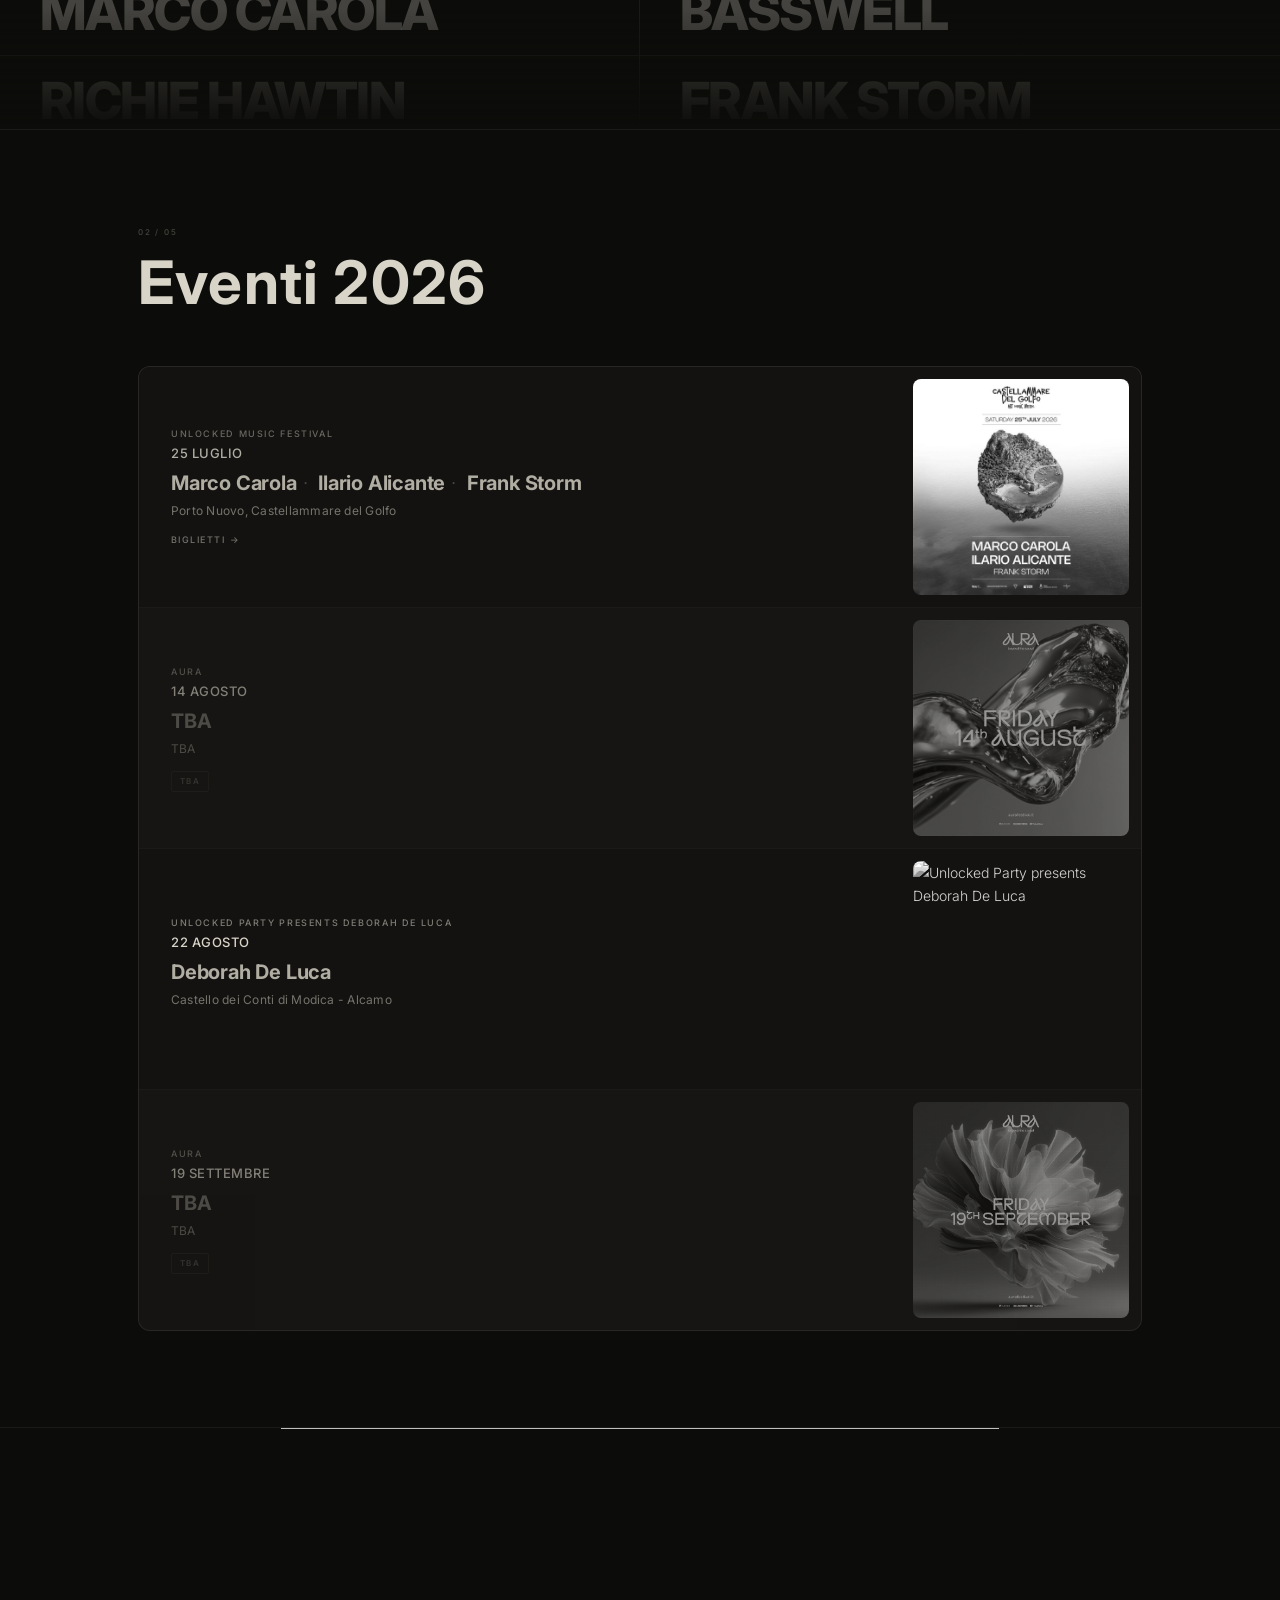
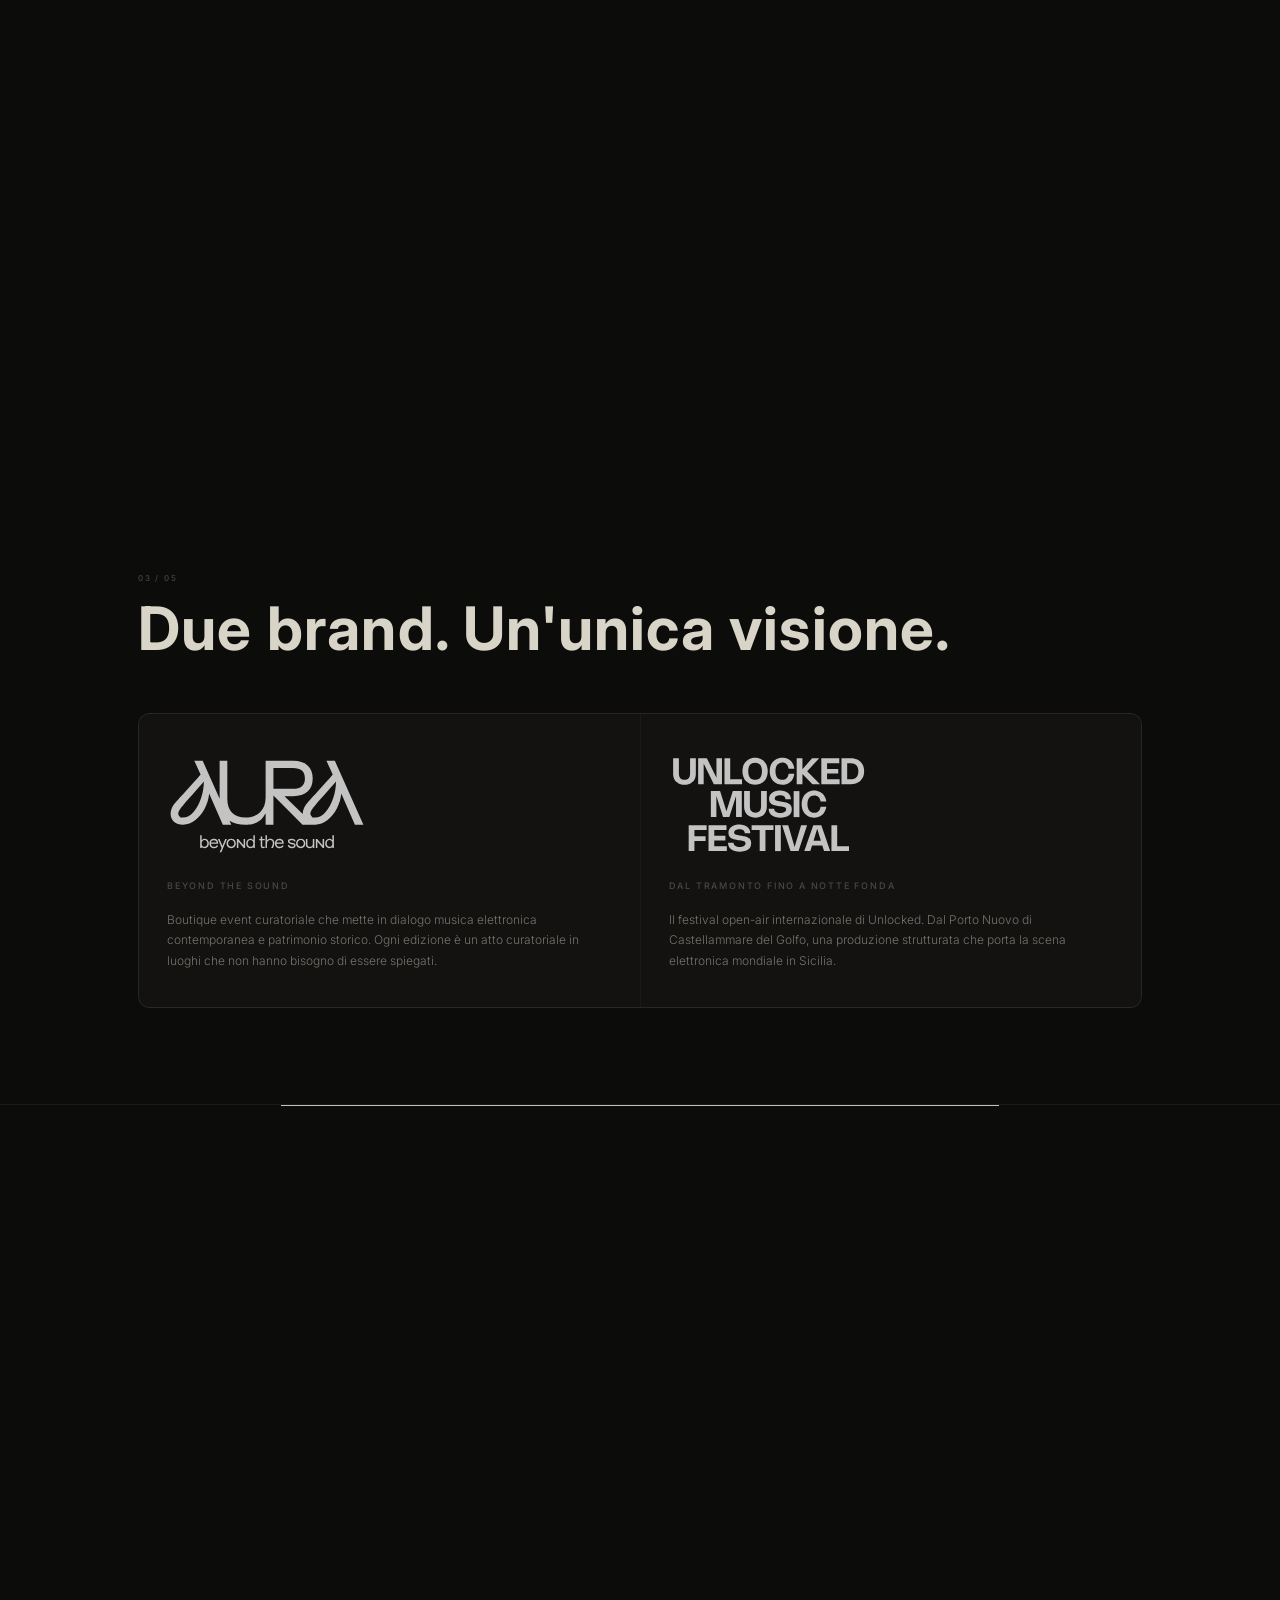
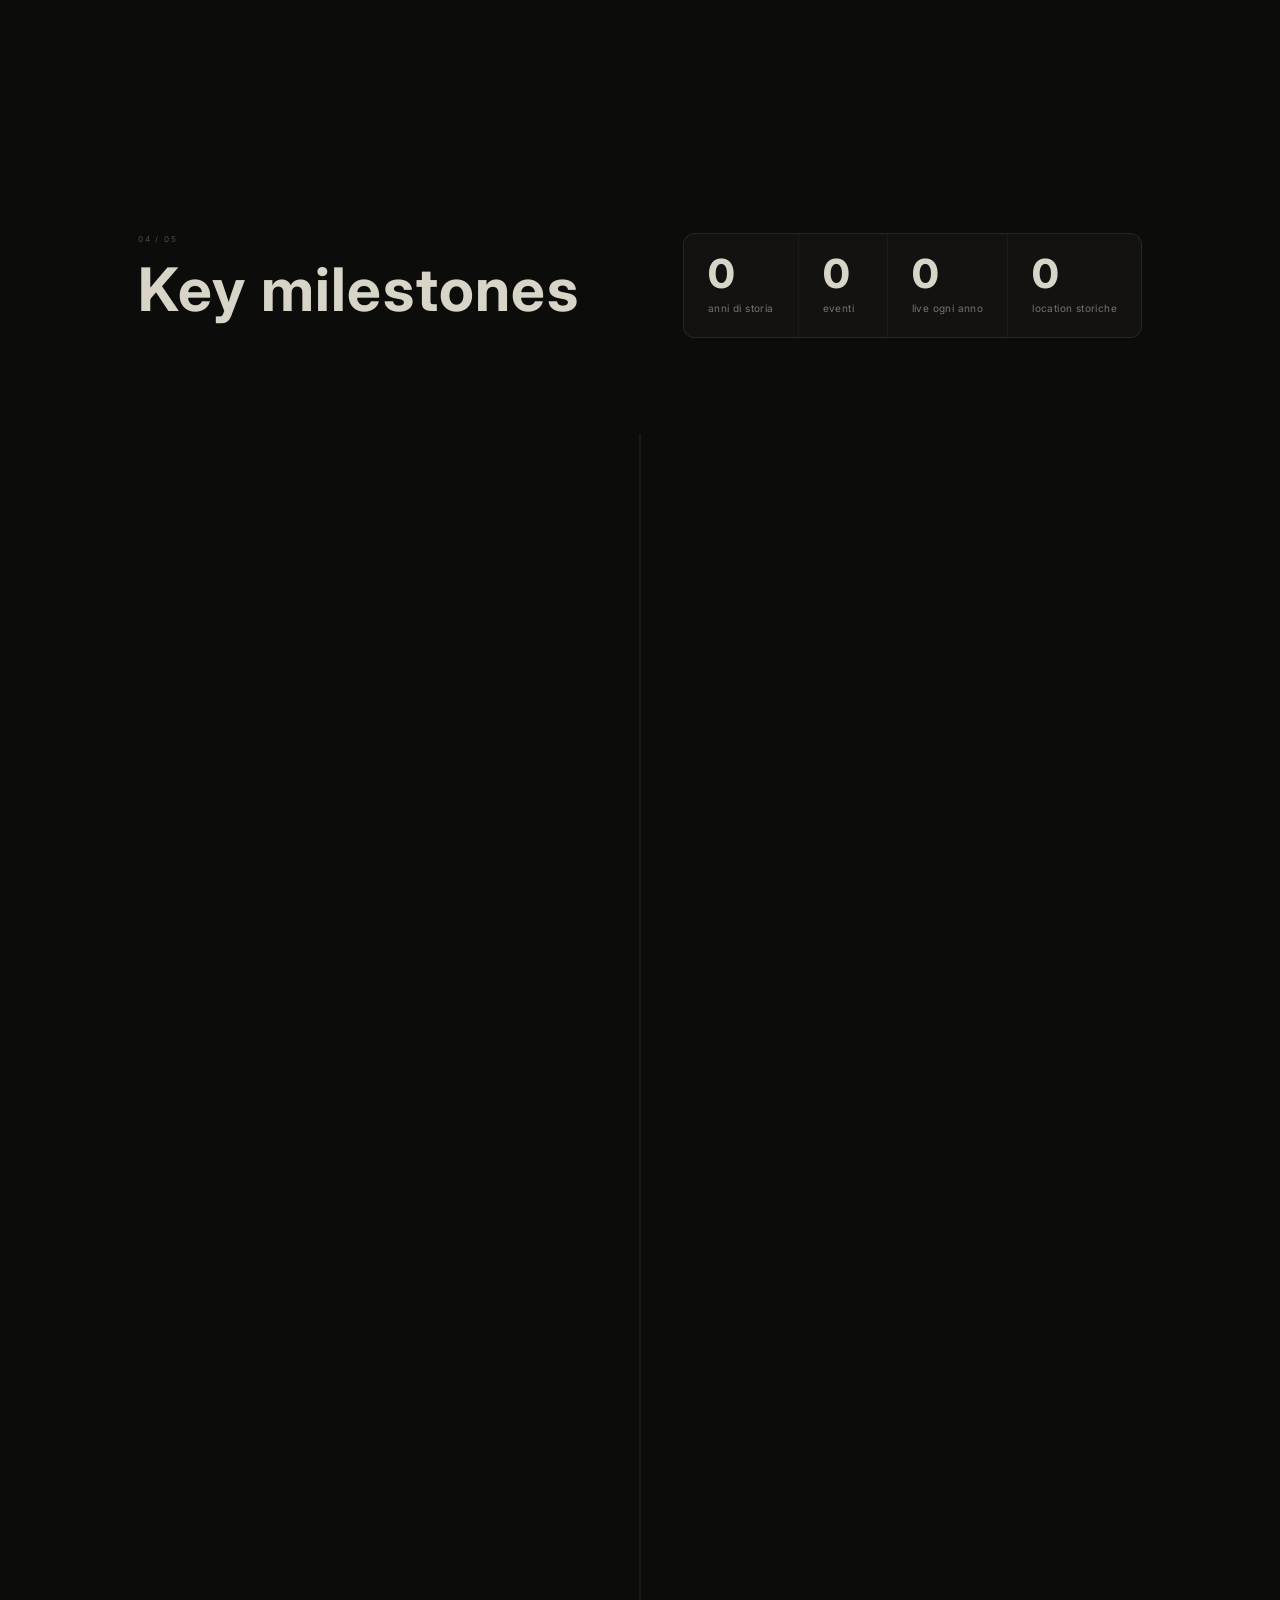
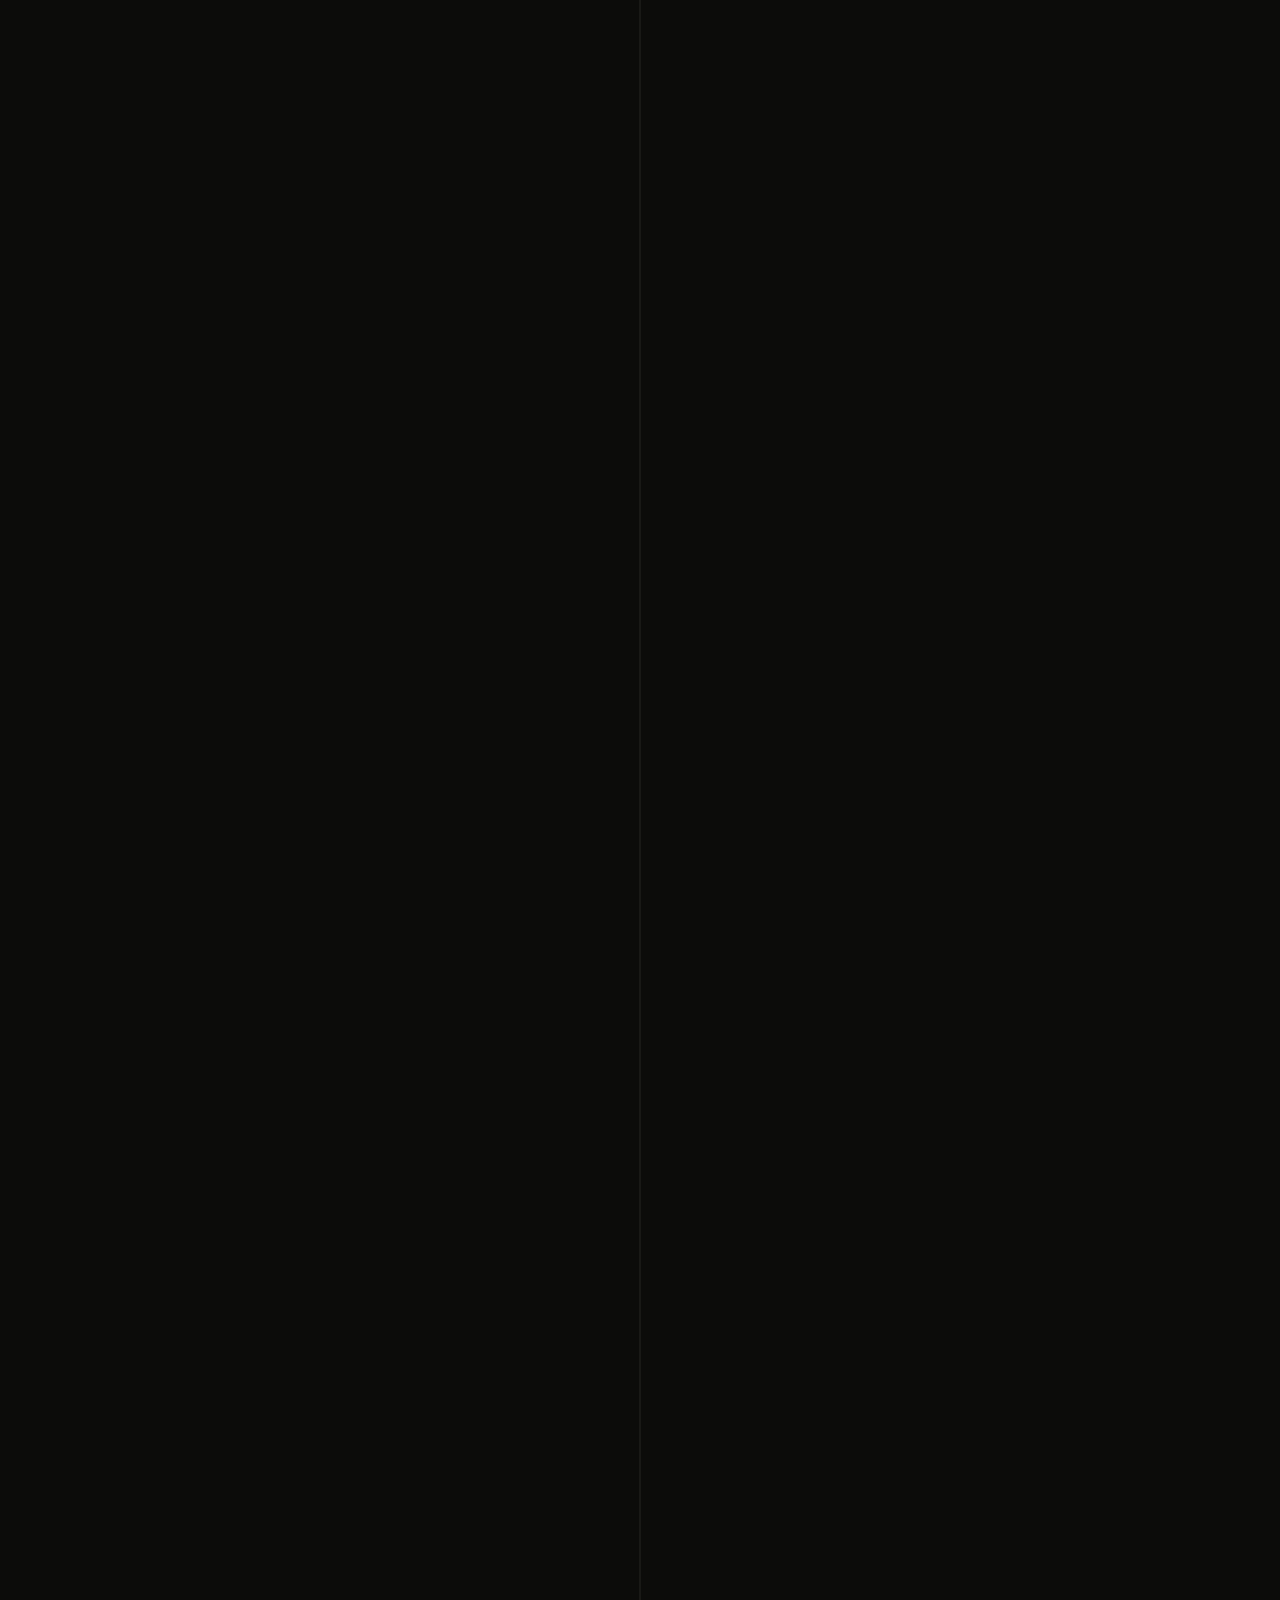
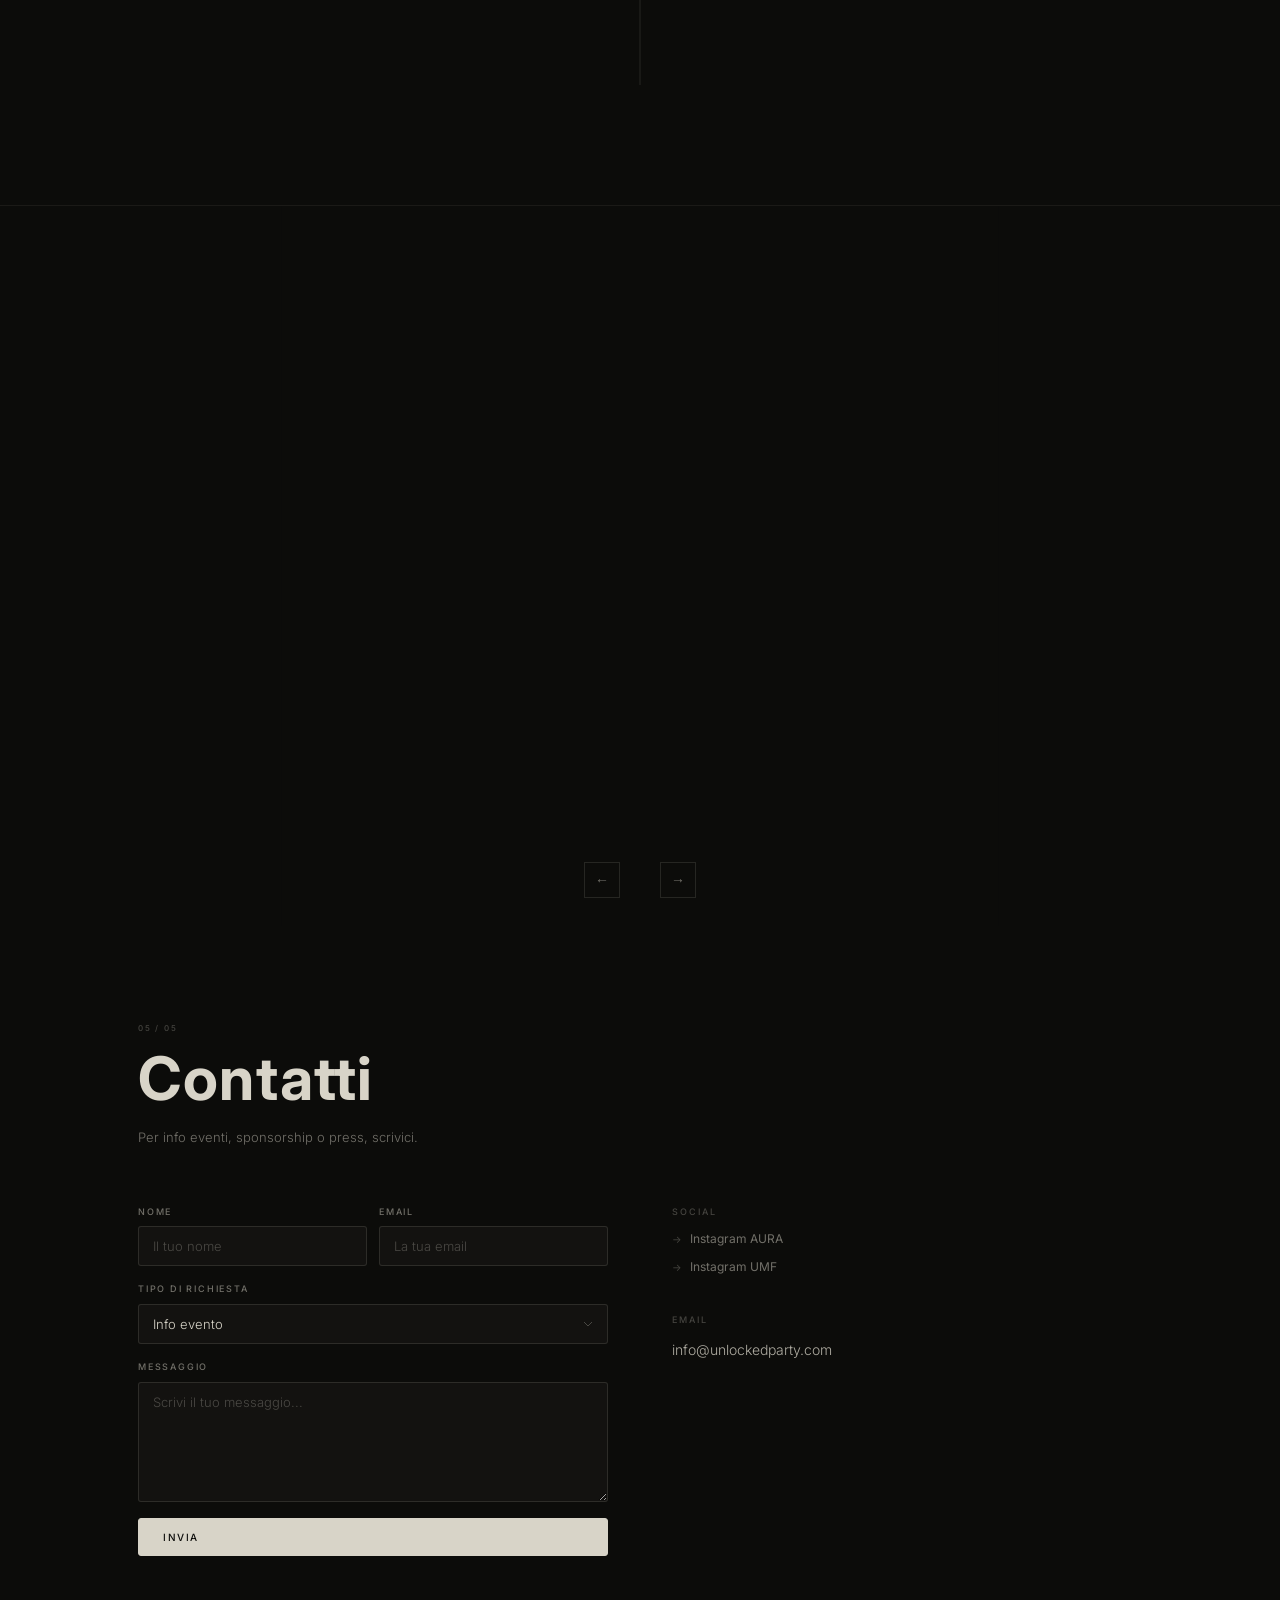
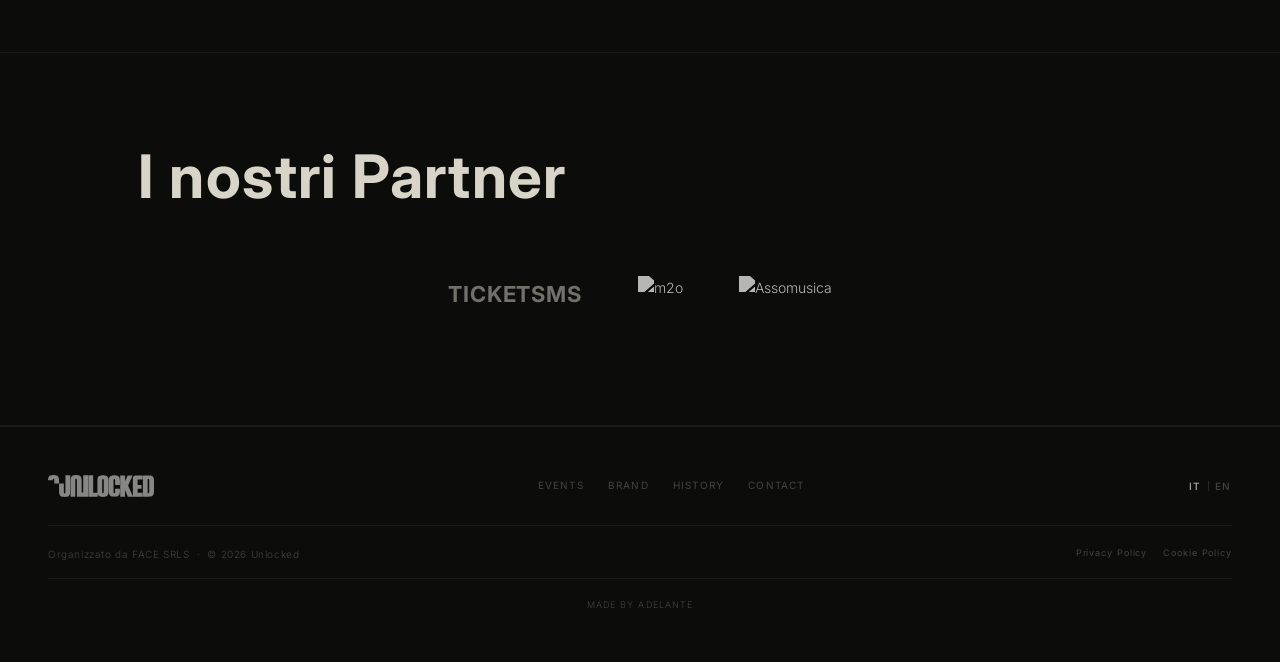
==== commit f414bf9a: "Aggiunge sezione Partner con TicketSMS, m2o e Assomusica - site.json: aggiunto array partners e test" ====
--- a/index.html
+++ b/index.html
@@ -460,6 +460,18 @@
 
   </main>
 
+  <!-- ── PARTNER ─────────────────────────────────────────────────── -->
+  <section id="partner" class="section partners-section" aria-labelledby="partner-title">
+    <div class="container">
+      <div class="section-header">
+        <h2 class="section-title" id="partner-title">I nostri Partner</h2>
+      </div>
+      <div class="partners-grid">
+        <!-- Populated by config-loader.js -->
+      </div>
+    </div>
+  </section>
+
   <!-- ── FOOTER ───────────────────────────────────────────────────── -->
   <footer role="contentinfo">
     <div class="footer-inner">
--- a/css/sections.css
+++ b/css/sections.css
@@ -1284,3 +1284,67 @@
     gap: 12px;
   }
 }
+
+/* ── Partners section ────────────────────────────────────────────── */
+.partners-section {
+  border-top: 1px solid var(--border);
+}
+
+.partners-grid {
+  display: flex;
+  flex-wrap: wrap;
+  justify-content: center;
+  align-items: center;
+  gap: 56px;
+  padding: 16px 0;
+}
+
+.partner-item {
+  display: flex;
+  align-items: center;
+  justify-content: center;
+  text-decoration: none;
+  transition: opacity 0.25s;
+}
+
+.partner-item:hover {
+  opacity: 1 !important;
+}
+
+.partner-logo {
+  height: 36px;
+  width: auto;
+  max-width: 160px;
+  object-fit: contain;
+  opacity: 0.7;
+  filter: brightness(0) invert(1);
+  transition: opacity 0.25s;
+}
+
+.partner-item:hover .partner-logo {
+  opacity: 1;
+}
+
+.partner-name-text {
+  font-family: var(--font-display);
+  font-size: 22px;
+  font-weight: 700;
+  letter-spacing: 0.04em;
+  color: var(--cream-50);
+  text-transform: uppercase;
+  transition: color 0.25s;
+}
+
+.partner-item:hover .partner-name-text {
+  color: var(--cream-80);
+}
+
+@media (max-width: 767px) {
+  .partners-grid {
+    gap: 36px;
+  }
+
+  .partner-logo {
+    height: 28px;
+  }
+}
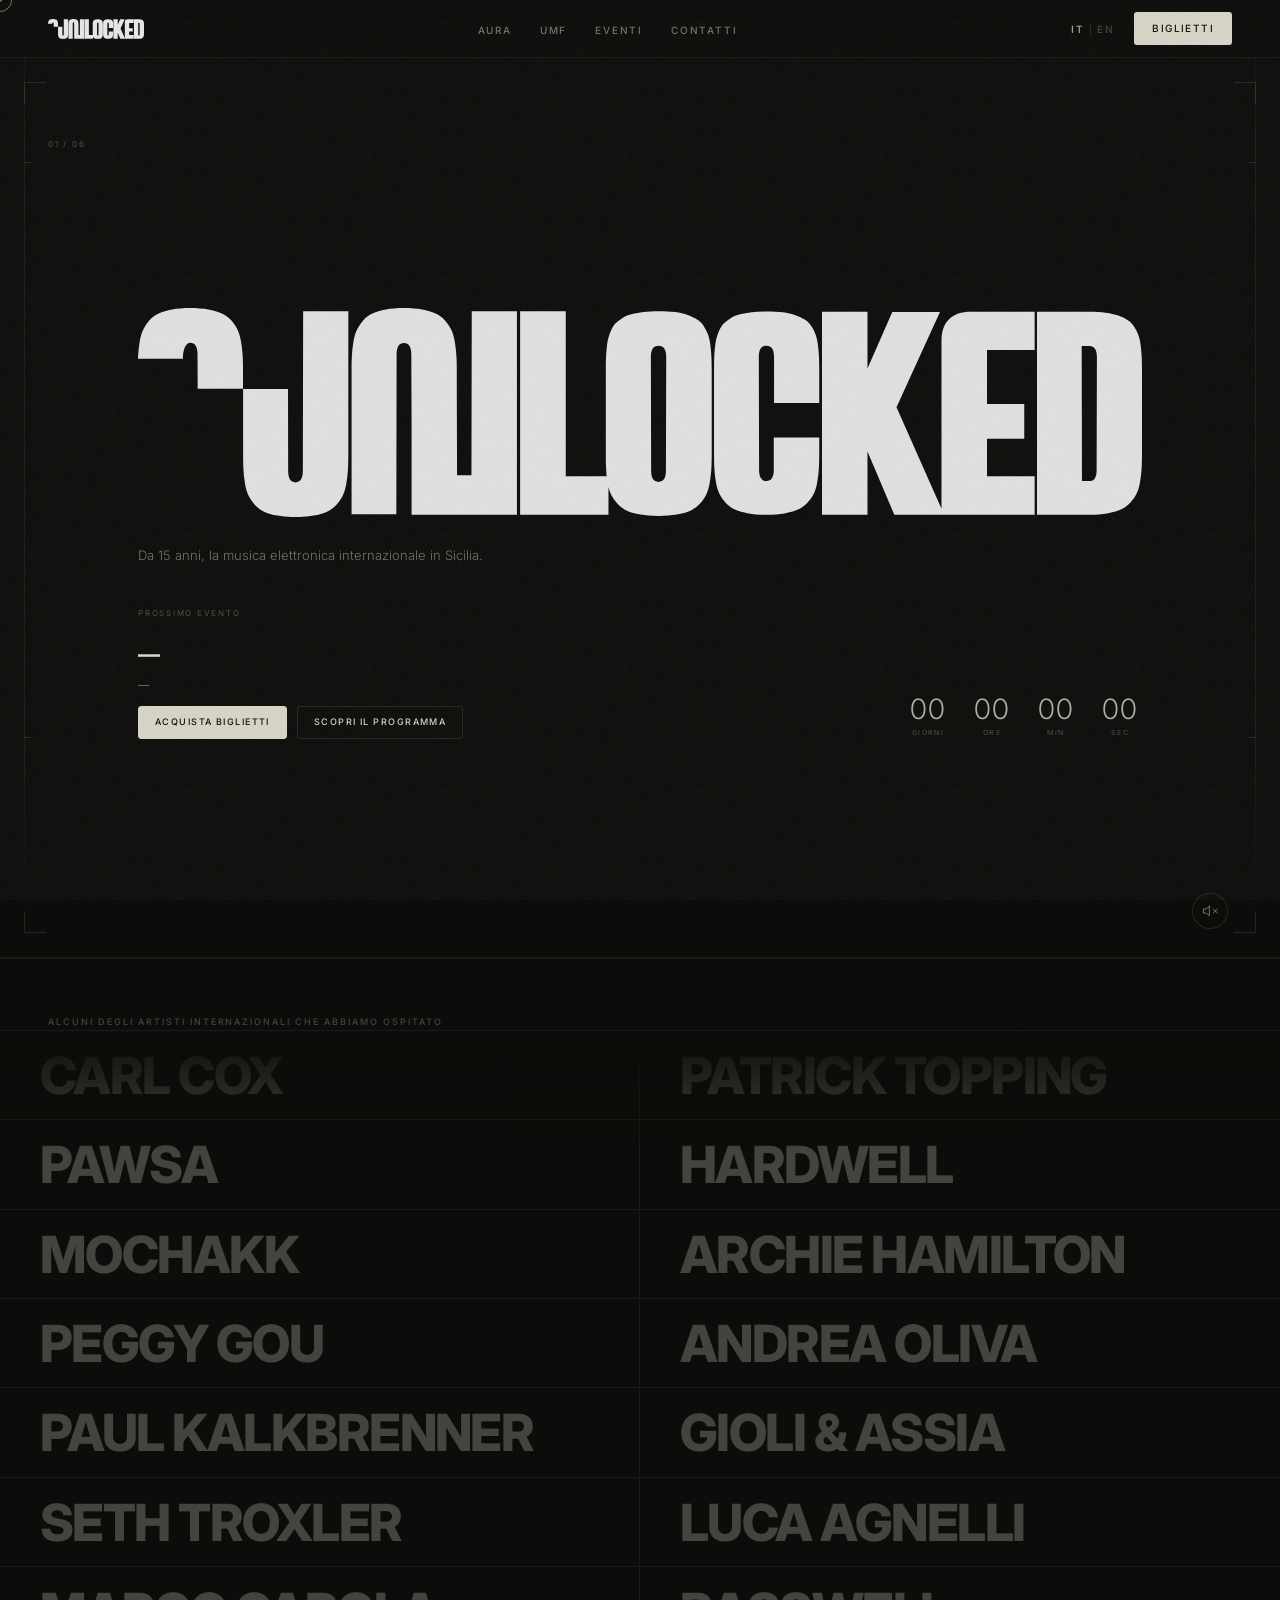
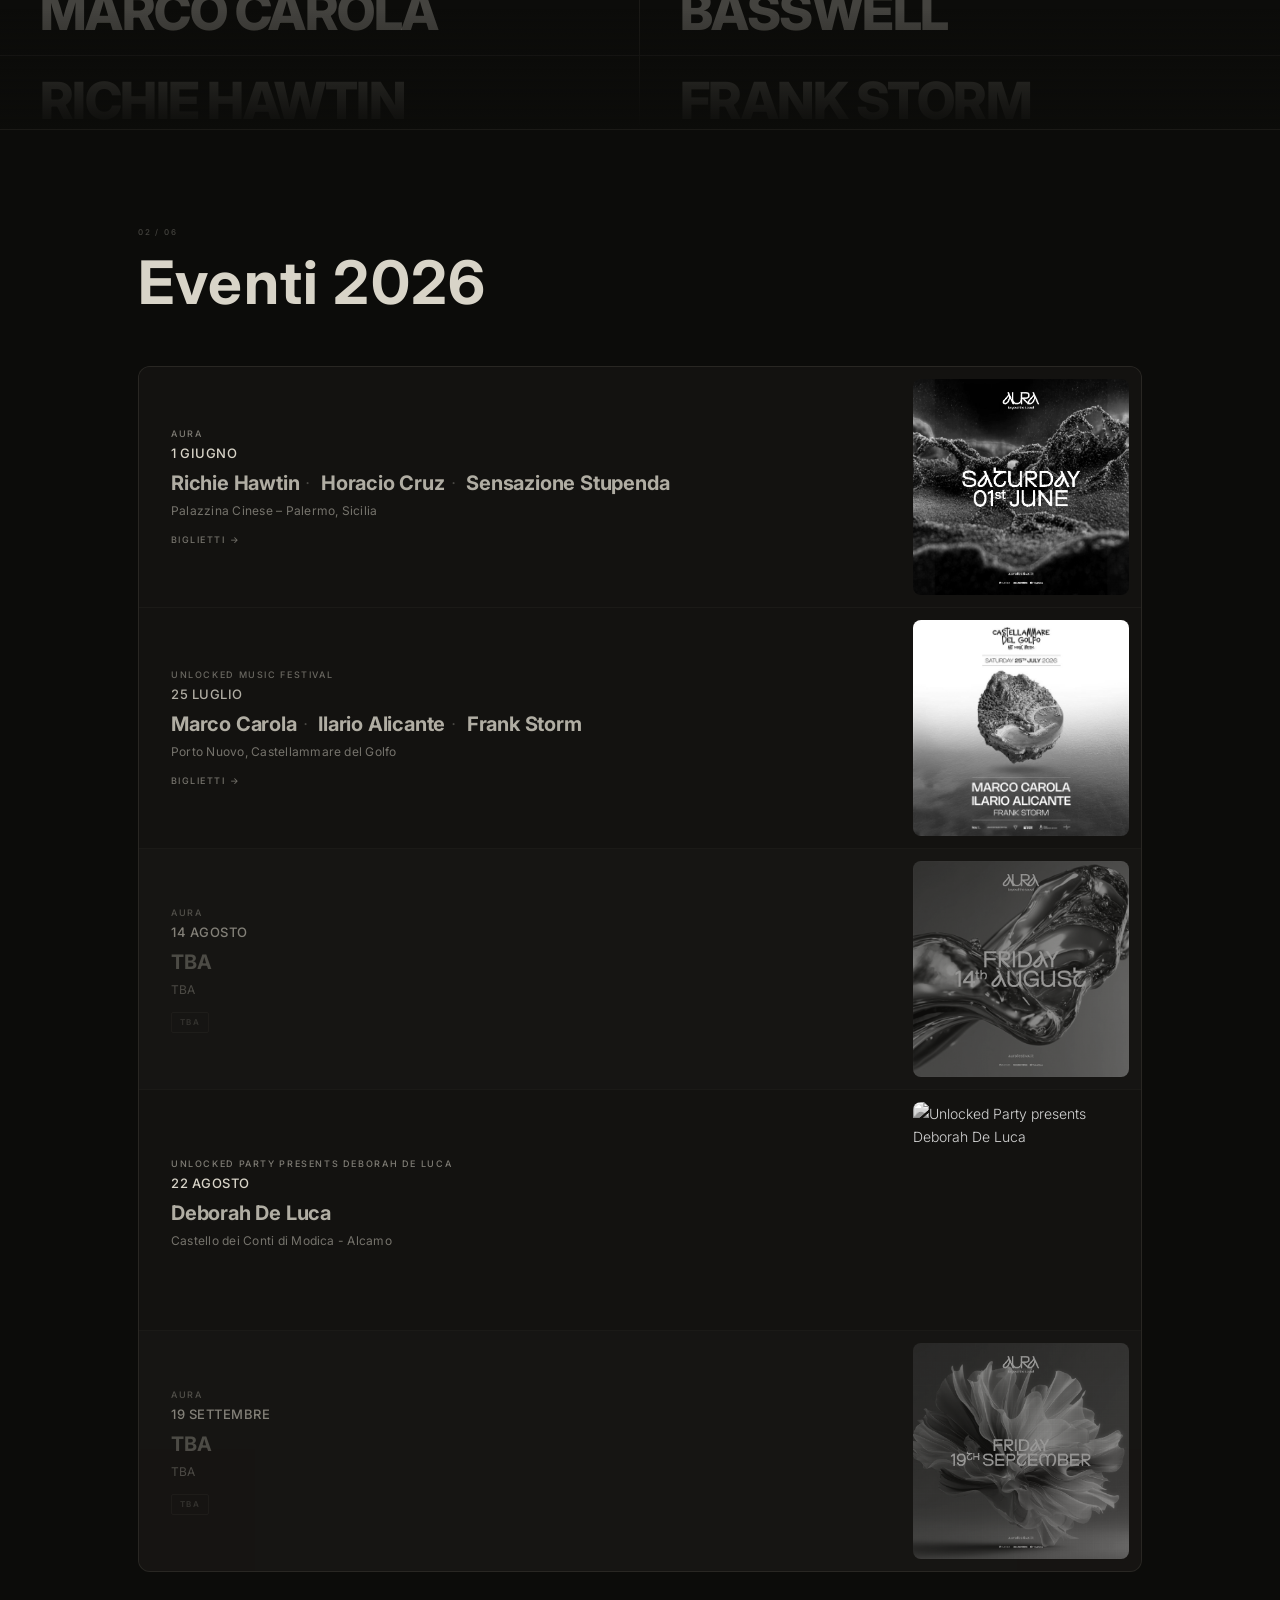
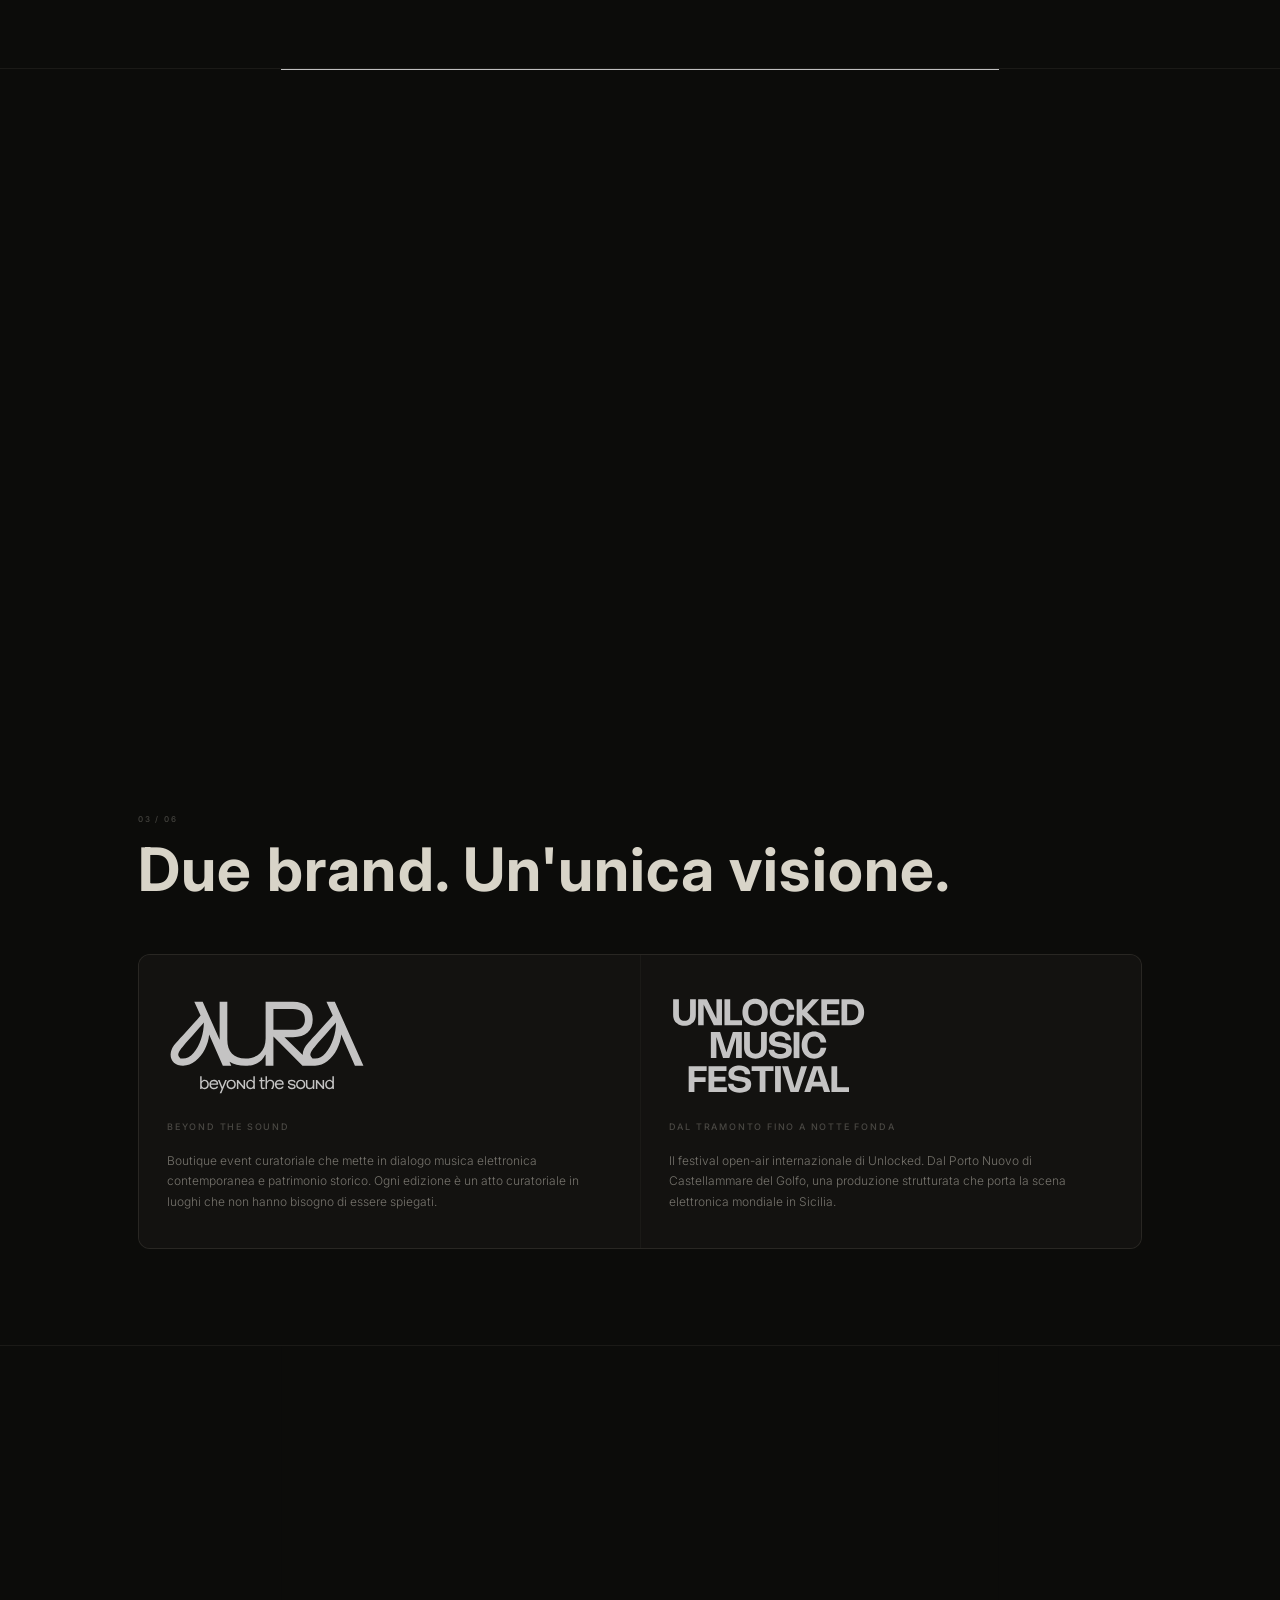
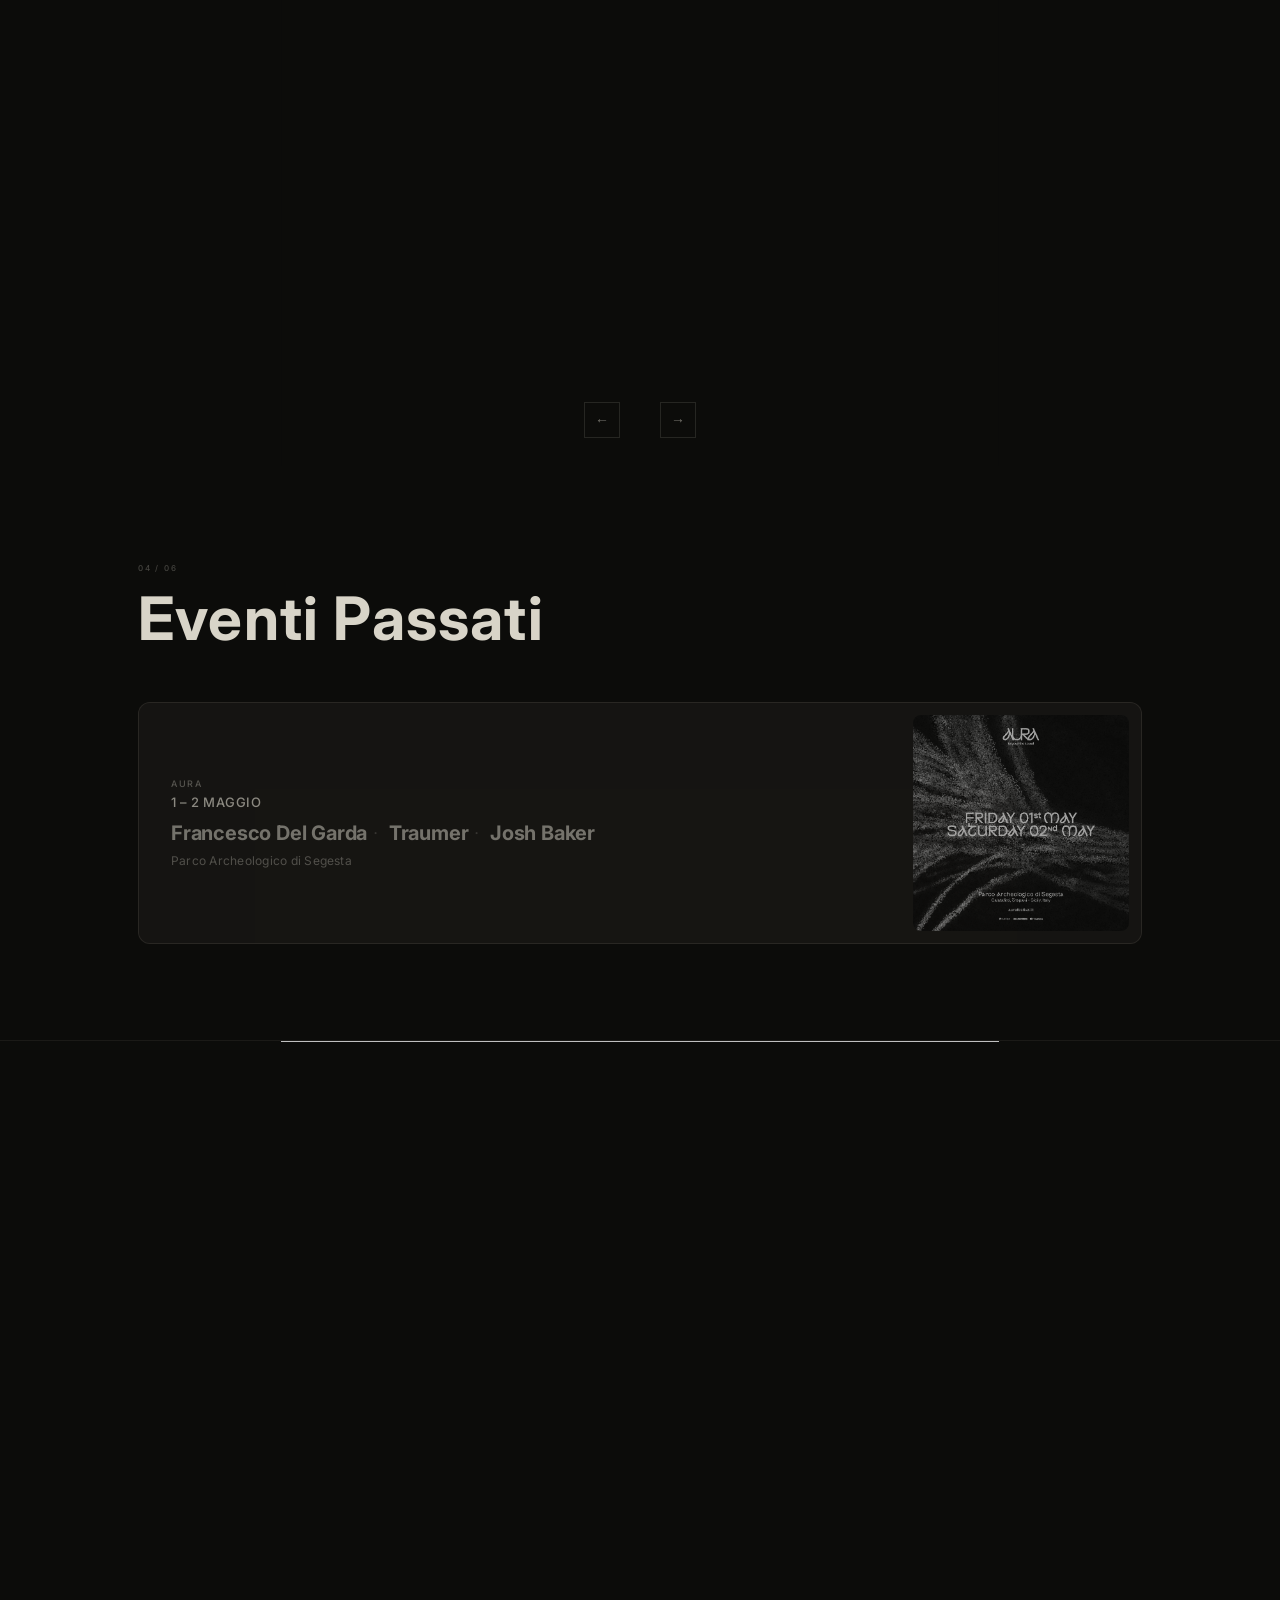
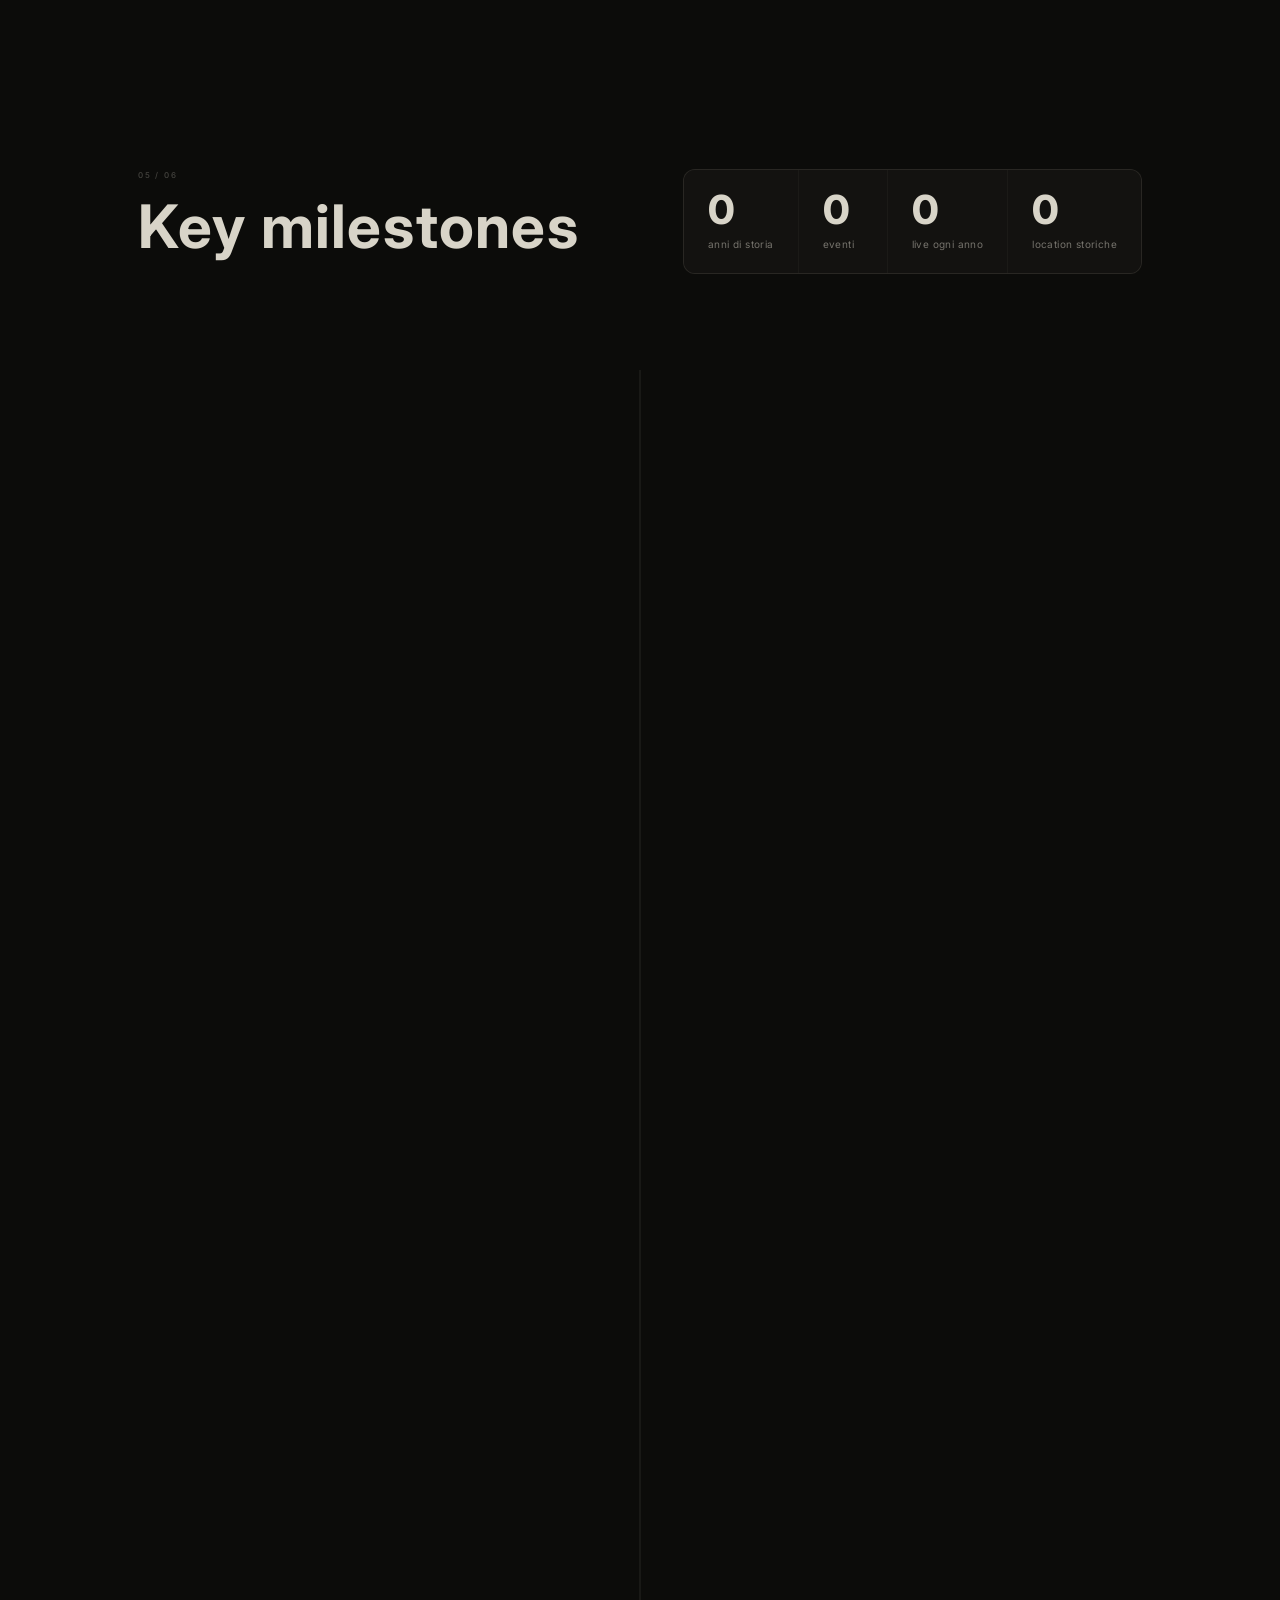
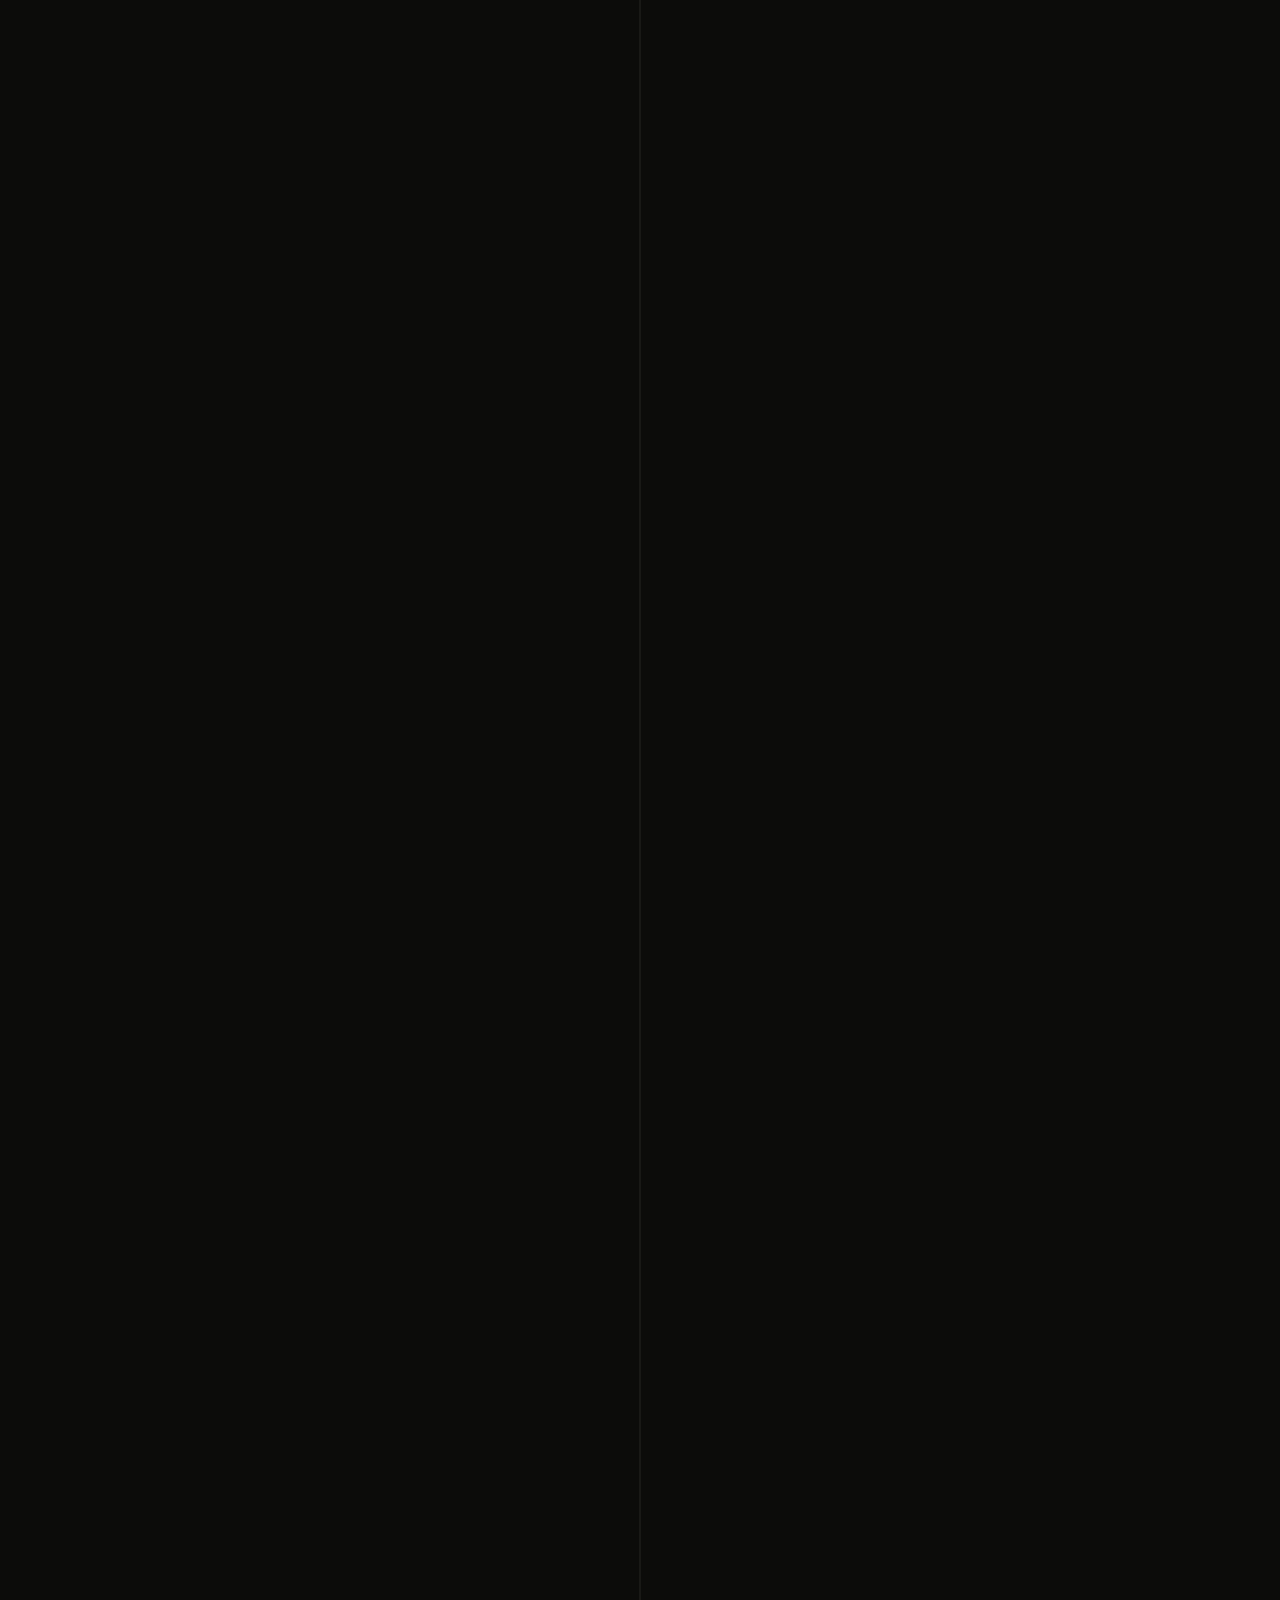
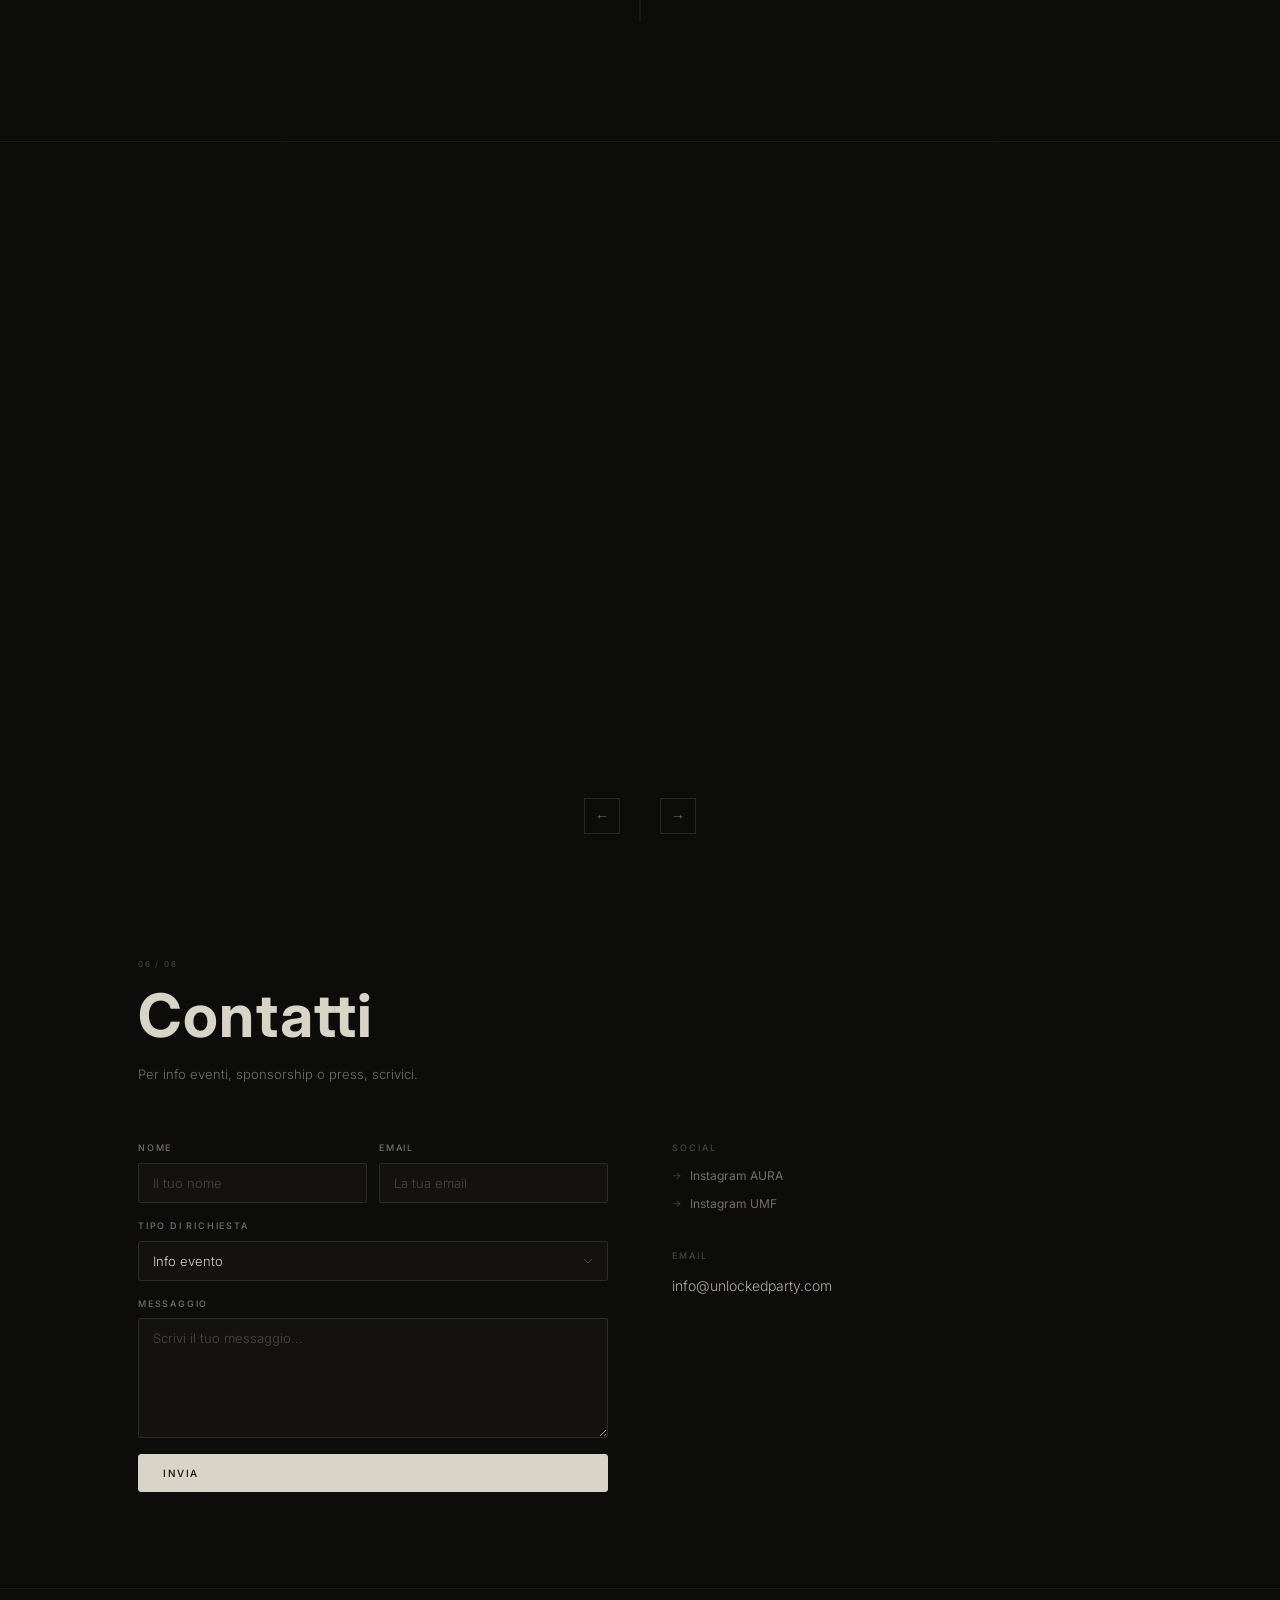
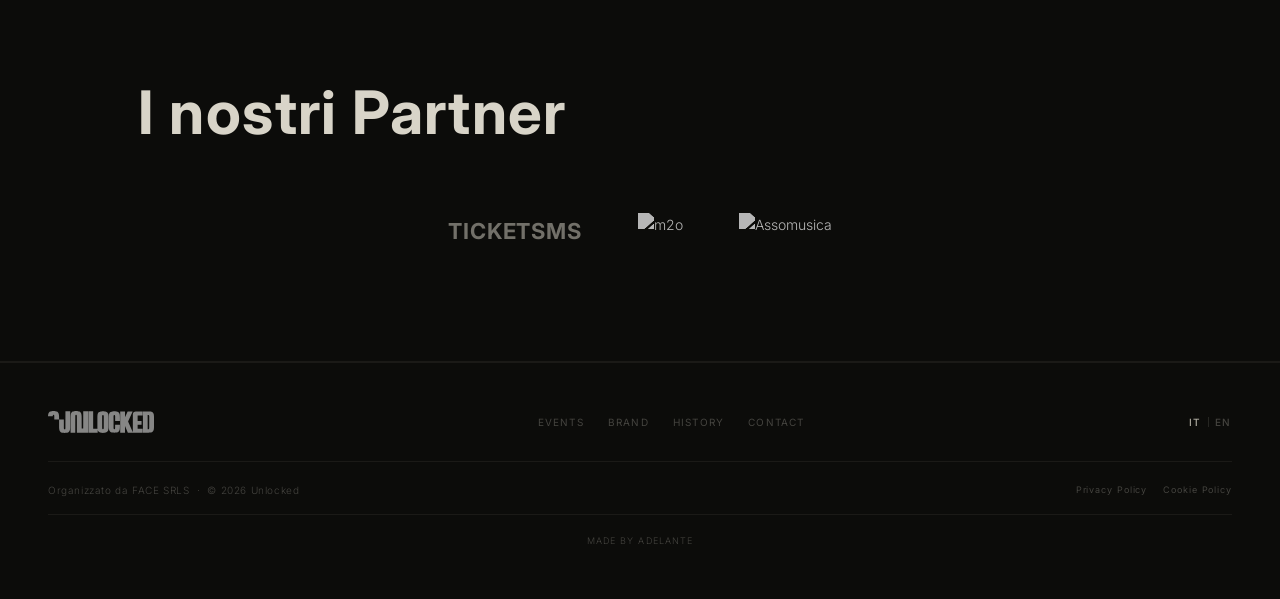
==== commit df07e015: "Merge origin/main: integra eventi passati con approccio past:true Risolve conflitto accettando la ve" ====
--- a/index.html
+++ b/index.html
@@ -254,7 +254,7 @@
     <section id="eventi" class="section" aria-labelledby="eventi-title">
       <div class="container">
         <div class="section-header">
-          <div class="section-counter" aria-hidden="true">02 / 05</div>
+          <div class="section-counter" aria-hidden="true">02 / 06</div>
           <h2 class="section-title" id="eventi-title">Eventi 2026</h2>
         </div>
 
@@ -275,11 +275,57 @@
     <section id="brand" class="section" aria-labelledby="brand-title">
       <div class="container">
         <div class="section-header">
-          <div class="section-counter" aria-hidden="true">03 / 05</div>
+          <div class="section-counter" aria-hidden="true">03 / 06</div>
           <h2 class="section-title" id="brand-title">Tre brand. Un'unica visione.</h2>
         </div>
 
         <div class="brand-panels" role="list">
+          <!-- Populated by config-loader.js -->
+        </div>
+      </div>
+    </section>
+
+    <!-- ── PHOTO GALLERY SLIDER 2 ──────────────────────────────── -->
+    <section class="img-slider-section" aria-label="Gallery fotografica Aura 1-2 Maggio">
+      <div class="img-slider" id="slider-2">
+        <div class="img-slide">
+          <div class="img-slide-inner"><img src="asset/img/Foto-1-05/02052026-GQ5A7400.jpg" alt="" loading="lazy"></div>
+        </div>
+        <div class="img-slide">
+          <div class="img-slide-inner"><img src="asset/img/Foto-1-05/02052026-GQ5A5576.jpg" alt="" loading="lazy"></div>
+        </div>
+        <div class="img-slide">
+          <div class="img-slide-inner"><img src="asset/img/Foto-1-05/DSC02451.jpg" alt="" loading="lazy"></div>
+        </div>
+        <div class="img-slide">
+          <div class="img-slide-inner"><img src="asset/img/Foto-1-05/DSC02617.jpg" alt="" loading="lazy"></div>
+        </div>
+        <div class="img-slide">
+          <div class="img-slide-inner"><img src="asset/img/Foto-1-05/DSC05633.jpg" alt="" loading="lazy"></div>
+        </div>
+        <div class="img-slide">
+          <div class="img-slide-inner"><img src="asset/img/Foto-1-05/DSC06162.jpg" alt="" loading="lazy"></div>
+        </div>
+      </div>
+      <div class="slider-ui">
+        <button class="slider-prev" aria-label="Precedente">←</button>
+        <div class="slider-dots"></div>
+        <button class="slider-next" aria-label="Successivo">→</button>
+      </div>
+      <div class="slider-counter" aria-hidden="true">
+        <span class="slider-current">01</span><span> / </span><span class="slider-total">06</span>
+      </div>
+    </section>
+
+    <!-- ── EVENTI PASSATI ──────────────────────────────────────── -->
+    <section id="eventi-passati" class="section" aria-labelledby="eventi-passati-title">
+      <div class="container">
+        <div class="section-header">
+          <div class="section-counter" aria-hidden="true">04 / 06</div>
+          <h2 class="section-title" id="eventi-passati-title">Eventi Passati</h2>
+        </div>
+
+        <div class="past-events-list" role="list" aria-label="Lista eventi passati">
           <!-- Populated by config-loader.js -->
         </div>
       </div>
@@ -300,7 +346,7 @@
         <div class="container">
           <div class="storia-header-row">
             <div class="storia-title-block">
-              <div class="section-counter" aria-hidden="true">04 / 05</div>
+              <div class="section-counter" aria-hidden="true">05 / 06</div>
               <h2 class="section-title" id="storia-title">15 anni di storia</h2>
             </div>
             <div class="history-stats" role="list" aria-label="Statistiche">
@@ -390,7 +436,7 @@
     <section id="contatti" class="section" aria-labelledby="contatti-title">
       <div class="container">
         <div class="section-header">
-          <div class="section-counter" aria-hidden="true">05 / 05</div>
+          <div class="section-counter" aria-hidden="true">06 / 06</div>
           <h2 class="section-title" id="contatti-title">Contatti</h2>
           <p class="section-subtitle">
             Per info eventi, sponsorship o press, scrivici.
--- a/css/sections.css
+++ b/css/sections.css
@@ -482,6 +482,38 @@
   }
 }
 
+/* ── Past Events section ─────────────────────────────────────────── */
+#eventi-passati {
+  padding: 96px 0;
+}
+
+.past-events-list {
+  display: flex;
+  flex-direction: column;
+  gap: 1px;
+  background: var(--border);
+  border: 1px solid var(--border);
+  border-radius: var(--radius-lg);
+  overflow: hidden;
+}
+
+.event-card.is-past {
+  opacity: 0.6;
+}
+
+.event-card.is-past .card-poster-inner img {
+  filter: grayscale(100%);
+}
+
+.event-card.is-past:hover {
+  opacity: 0.85;
+}
+
+.event-card.is-past:hover .card-poster-inner img {
+  filter: grayscale(40%);
+  transform: scale(1.04);
+}
+
 /* ── Brands section ──────────────────────────────────────────────── */
 #brand {
   padding: 96px 0;
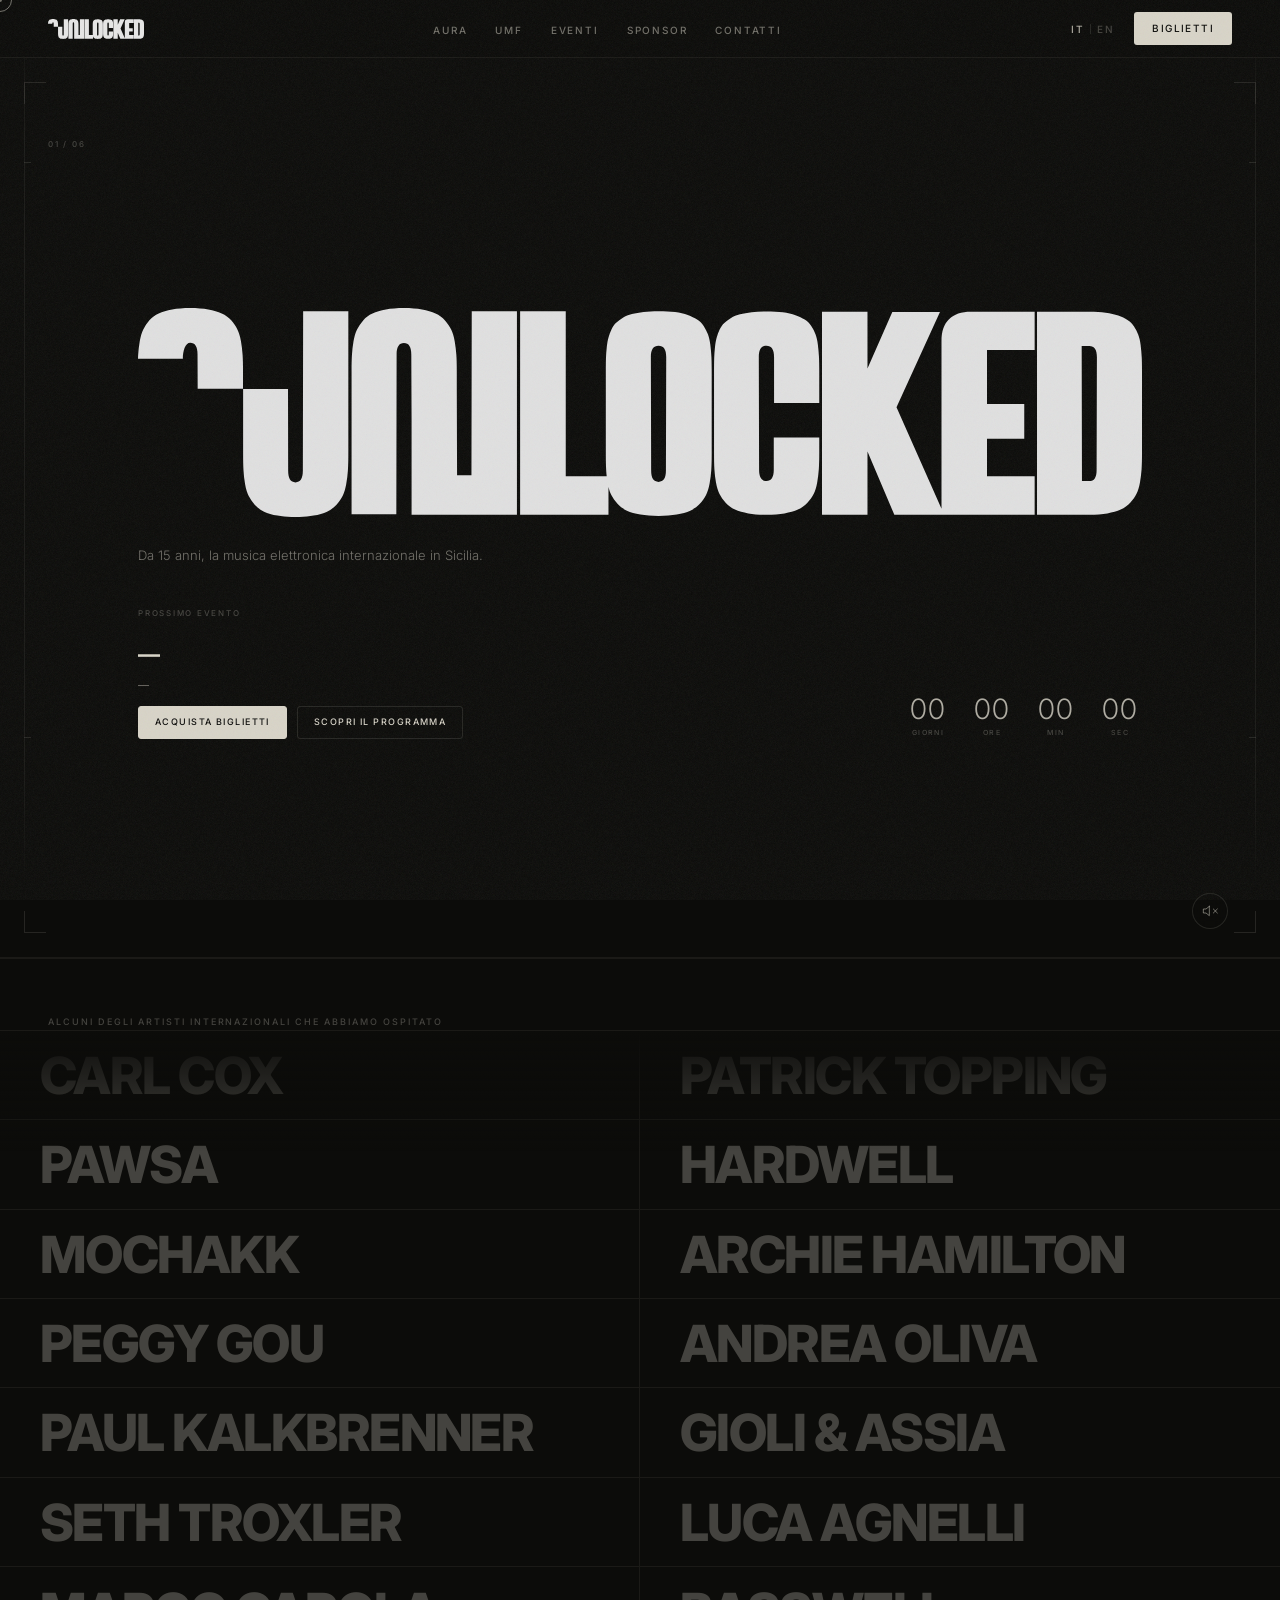
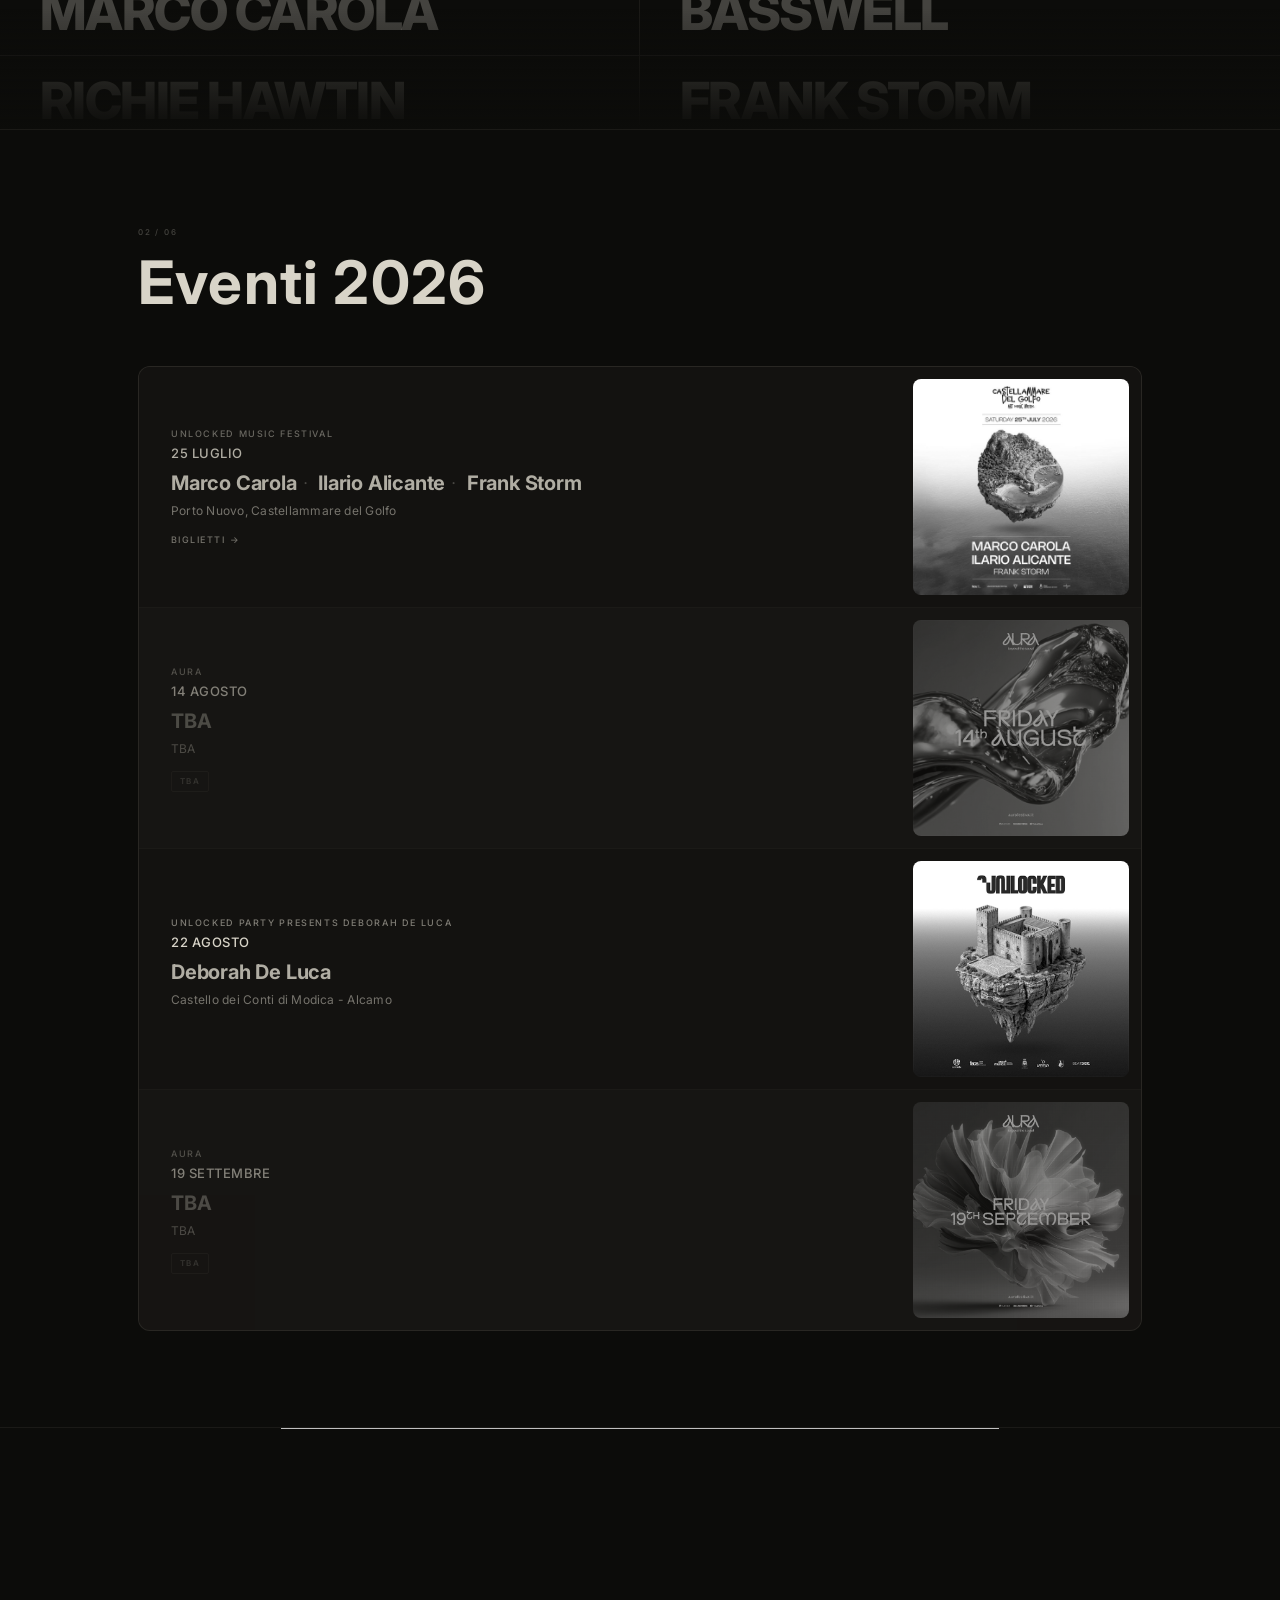
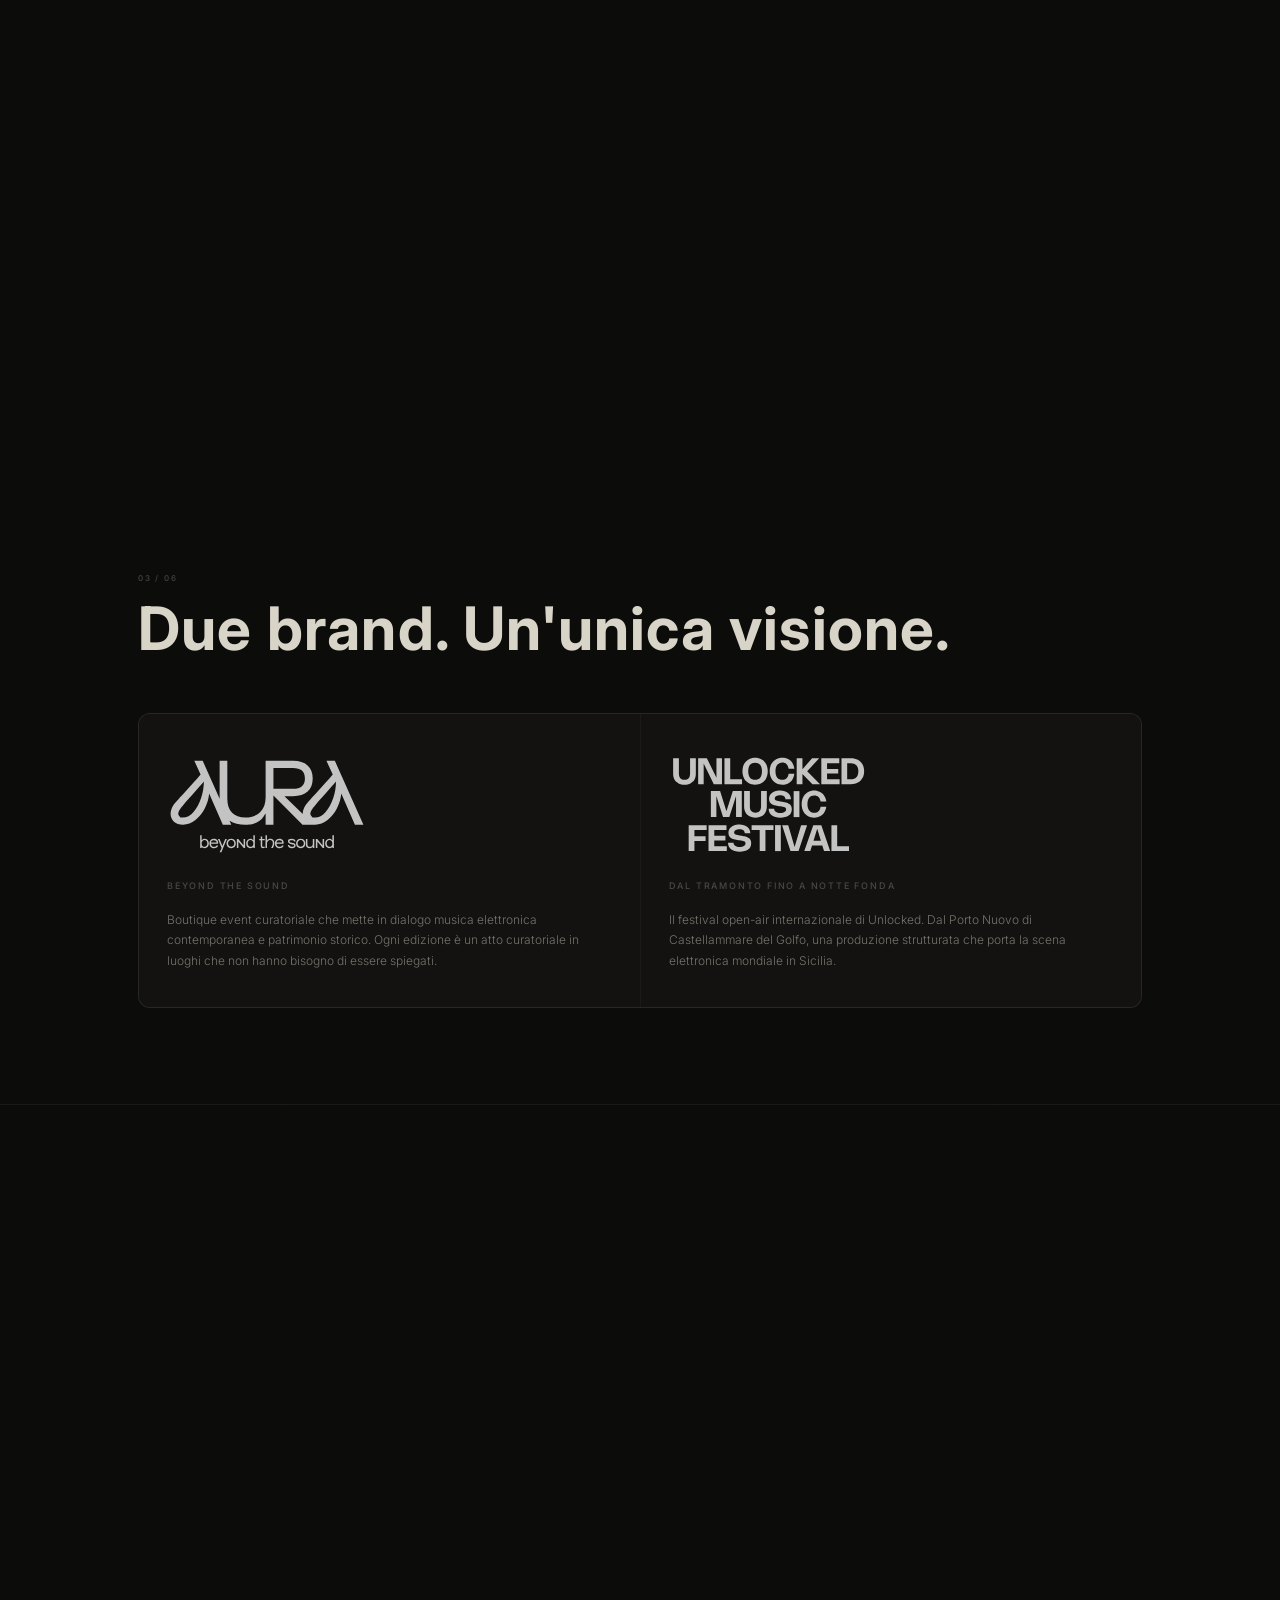
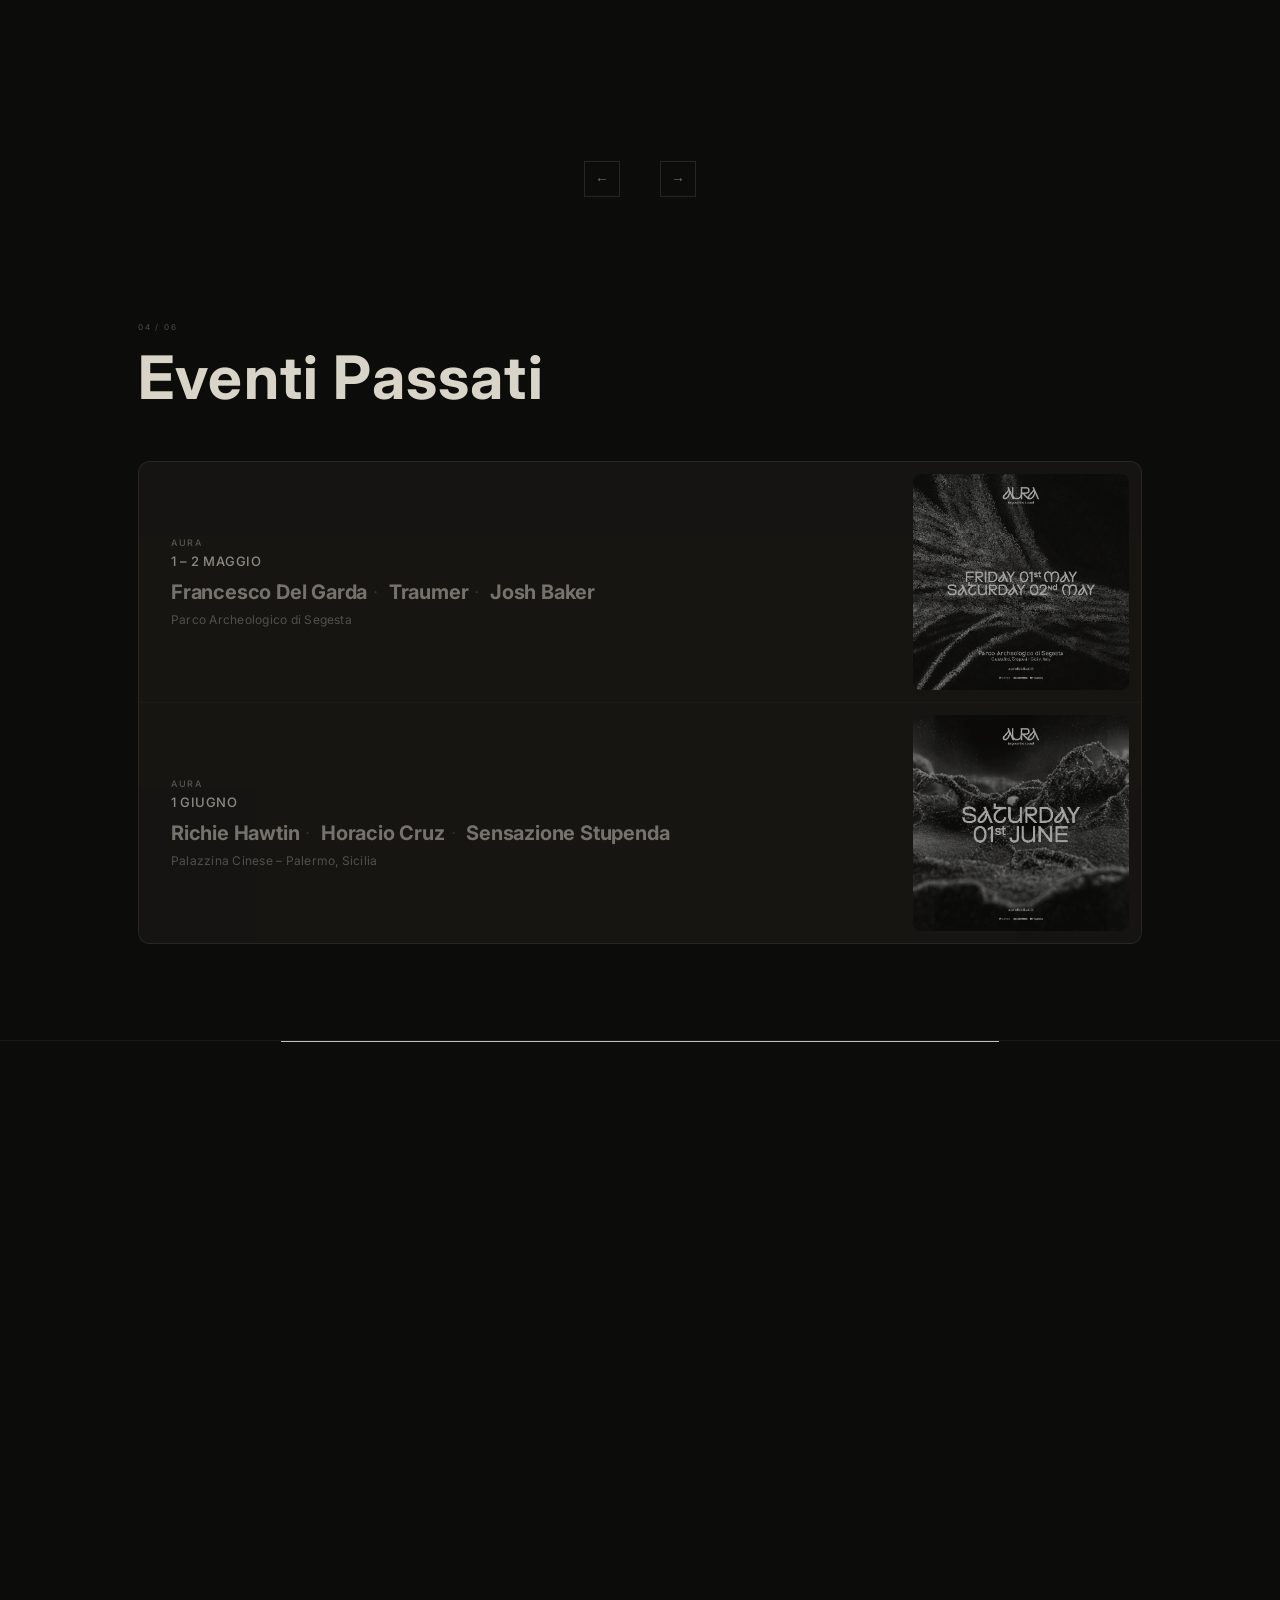
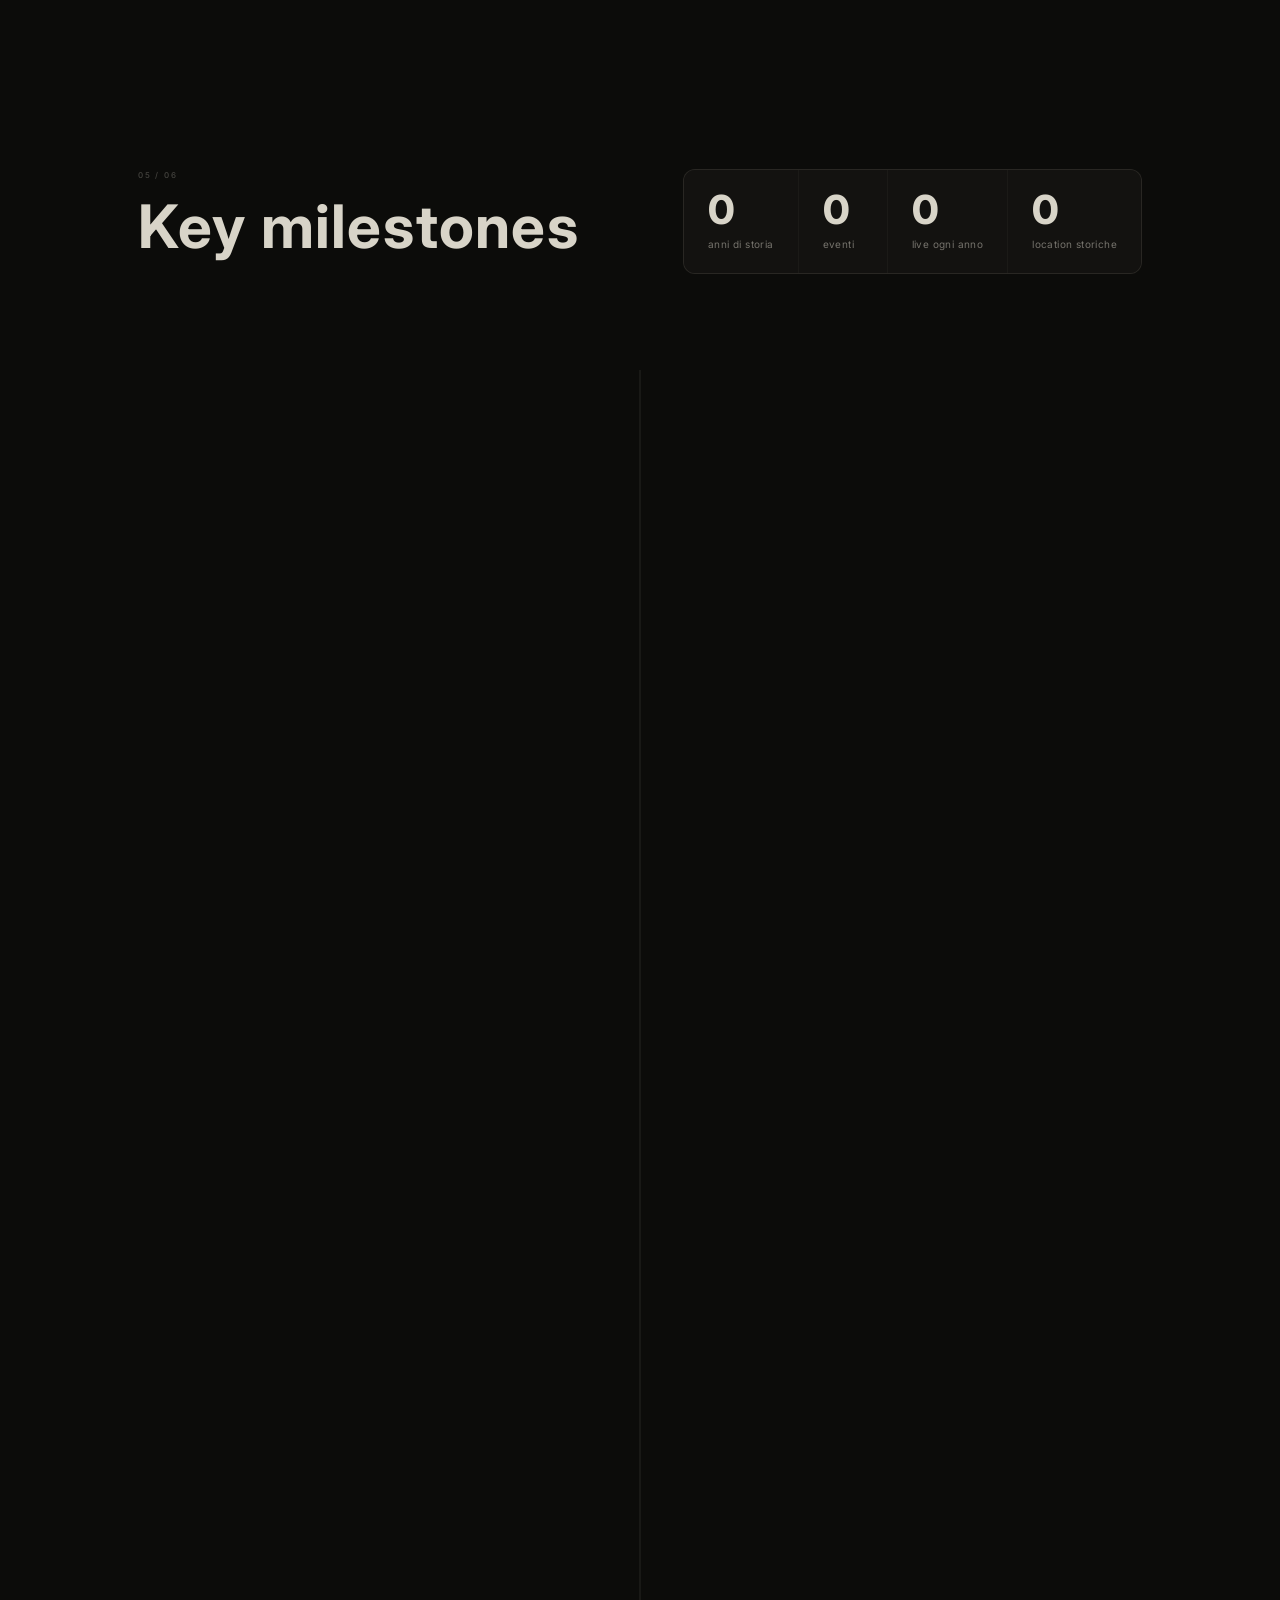
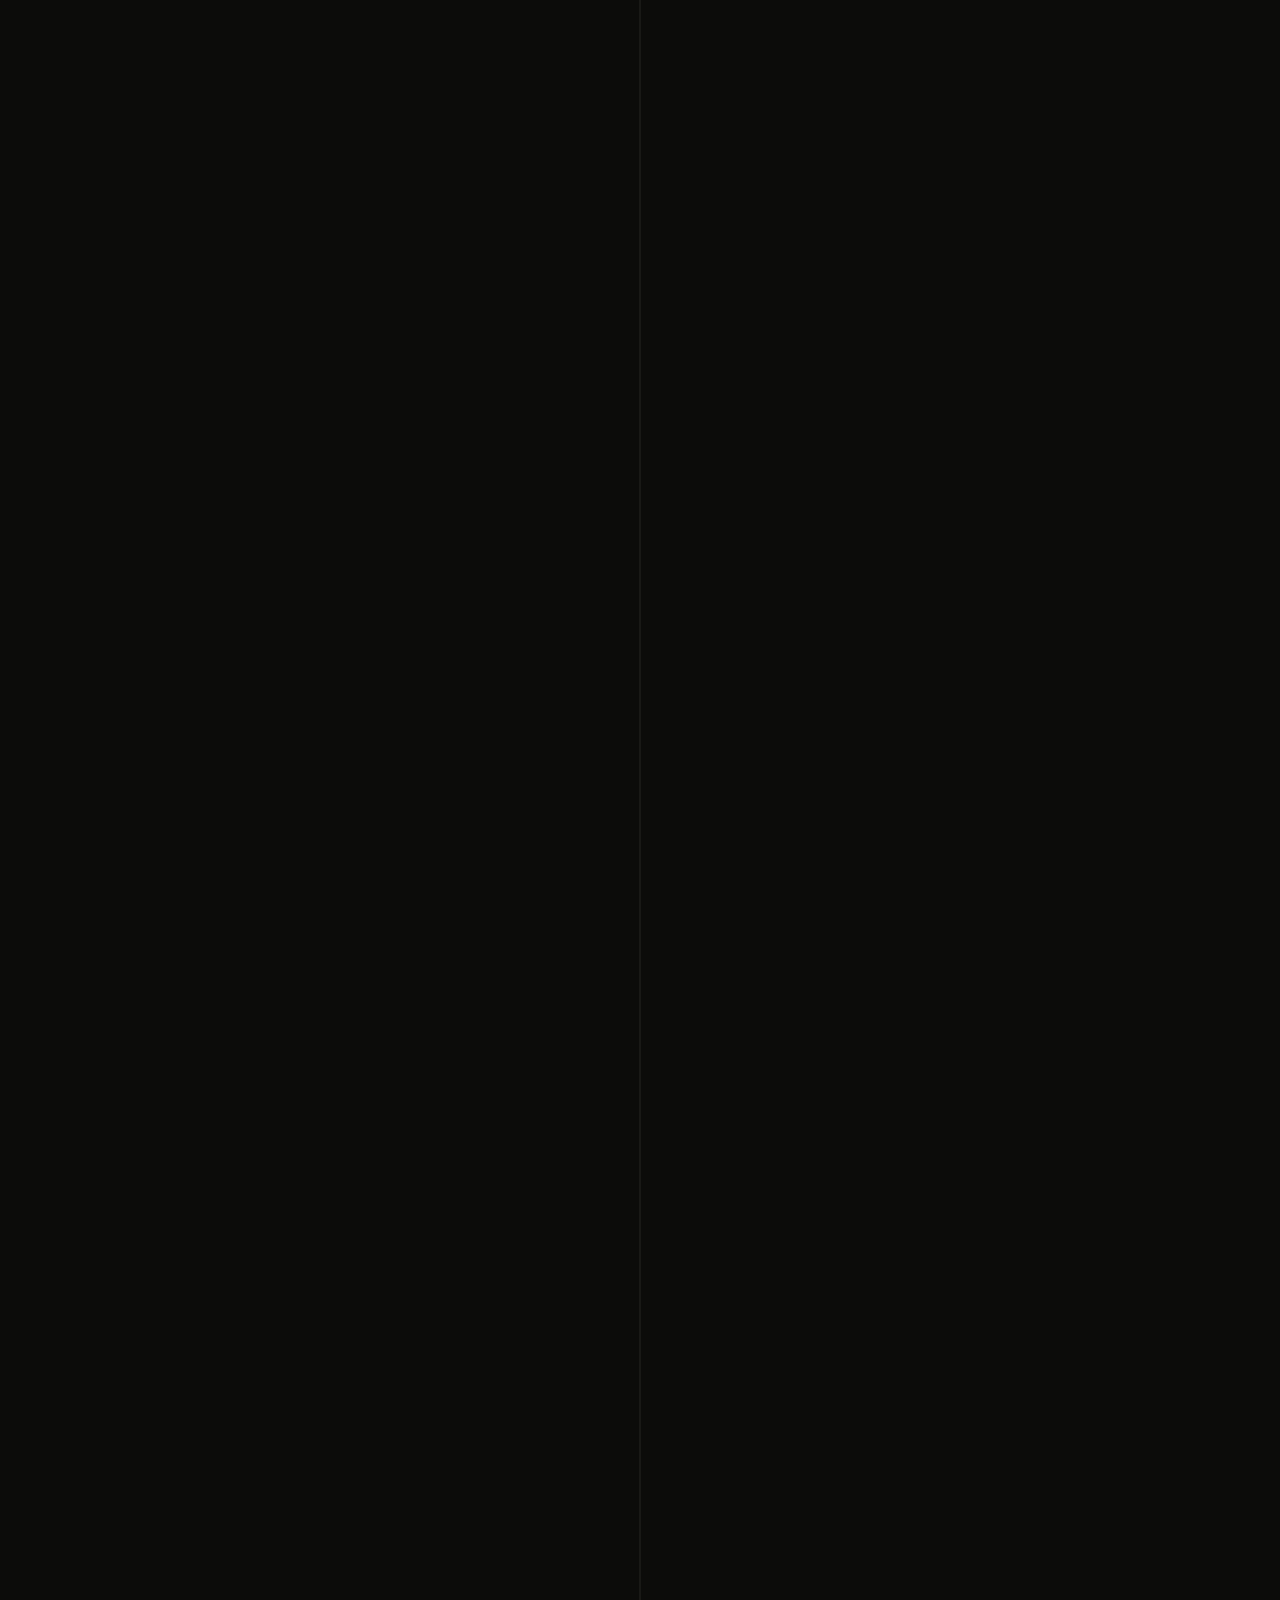
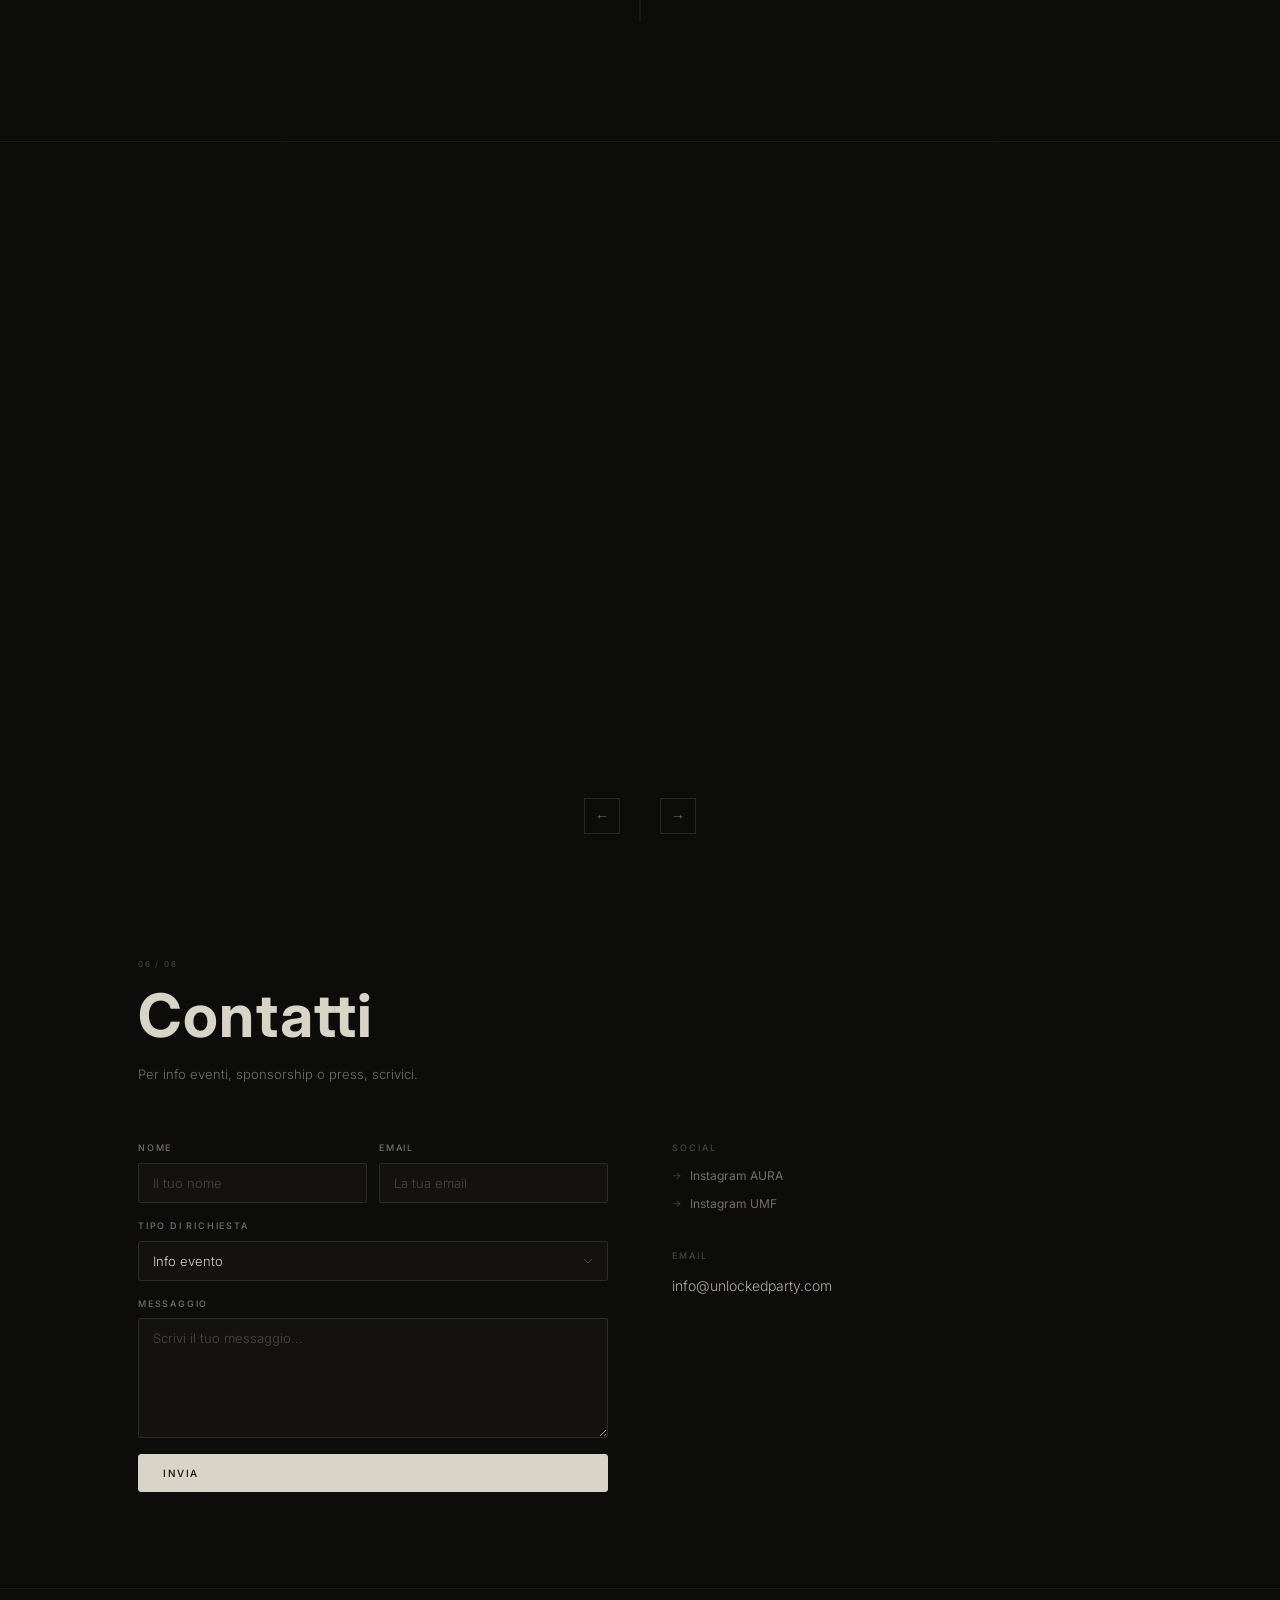
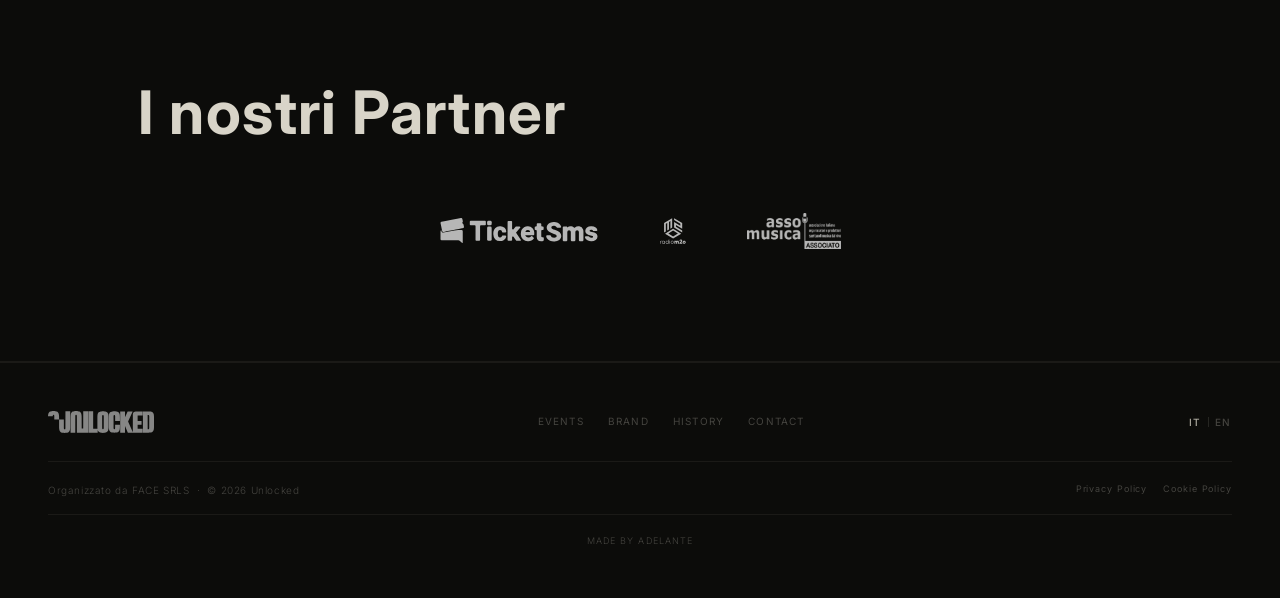
==== commit 7f7ac67c: "Restore nav, add TicketSMS logo, fix hamburger breakpoint - Fix nav breakpoint gap: hamburger now sh" ====
--- a/index.html
+++ b/index.html
@@ -94,6 +94,7 @@
       <li><a href="#brand">AURA</a></li>
       <li><a href="#brand">UMF</a></li>
       <li><a href="#eventi">Eventi</a></li>
+      <li><a href="#partner">Sponsor</a></li>
       <li><a href="#contatti">Contatti</a></li>
     </ul>
 
@@ -118,6 +119,7 @@
     <a href="#brand">AURA</a>
     <a href="#brand">UMF</a>
     <a href="#eventi">Eventi</a>
+    <a href="#partner">Sponsor</a>
     <a href="#contatti">Contatti</a>
     <div class="nav-mobile-footer">
       <div class="nav-lang">
--- a/css/components.css
+++ b/css/components.css
@@ -257,19 +257,19 @@
   .nav-links {
     display: none;
   }
+
+  .nav-hamburger {
+    display: flex;
+  }
+
+  .nav-cta {
+    display: none;
+  }
 }
 
 @media (max-width: 767px) {
   .nav {
     padding: 0 24px;
-  }
-
-  .nav-hamburger {
-    display: flex;
-  }
-
-  .nav-cta {
-    display: none;
   }
 }
 
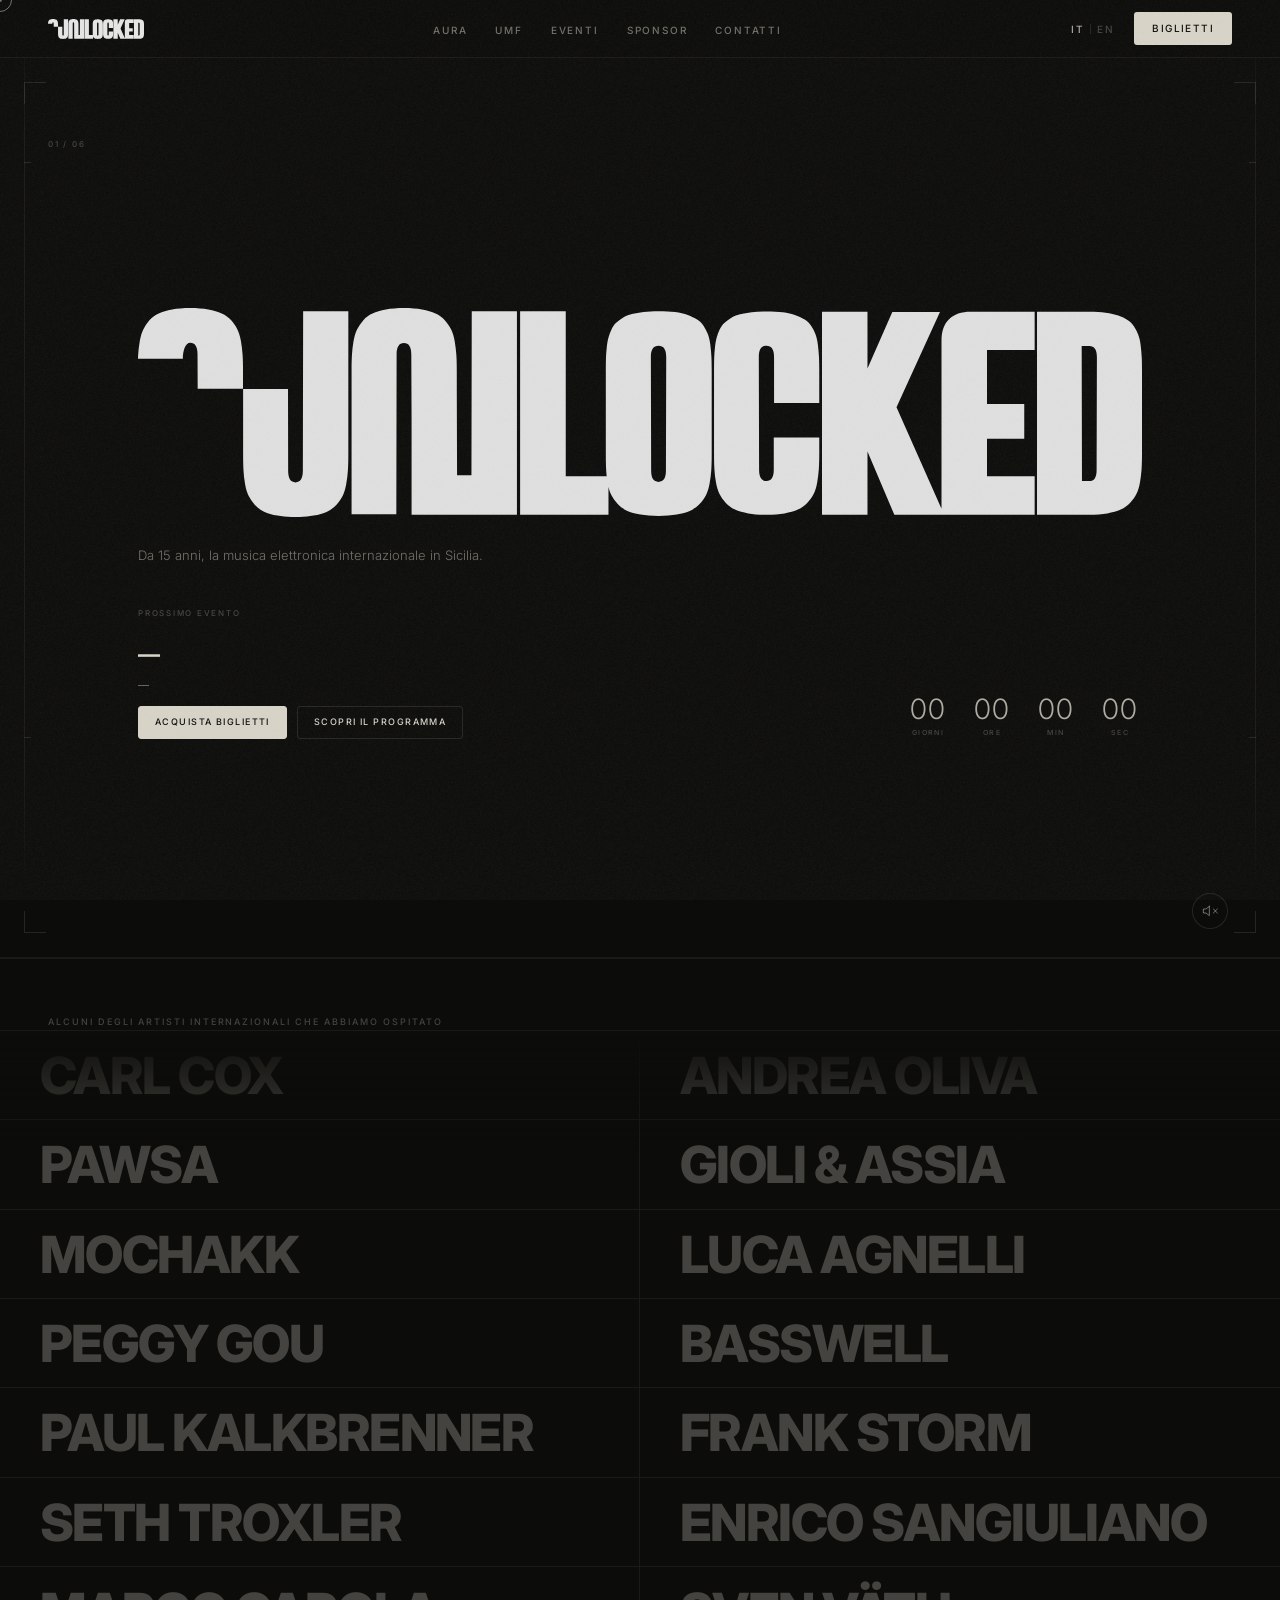
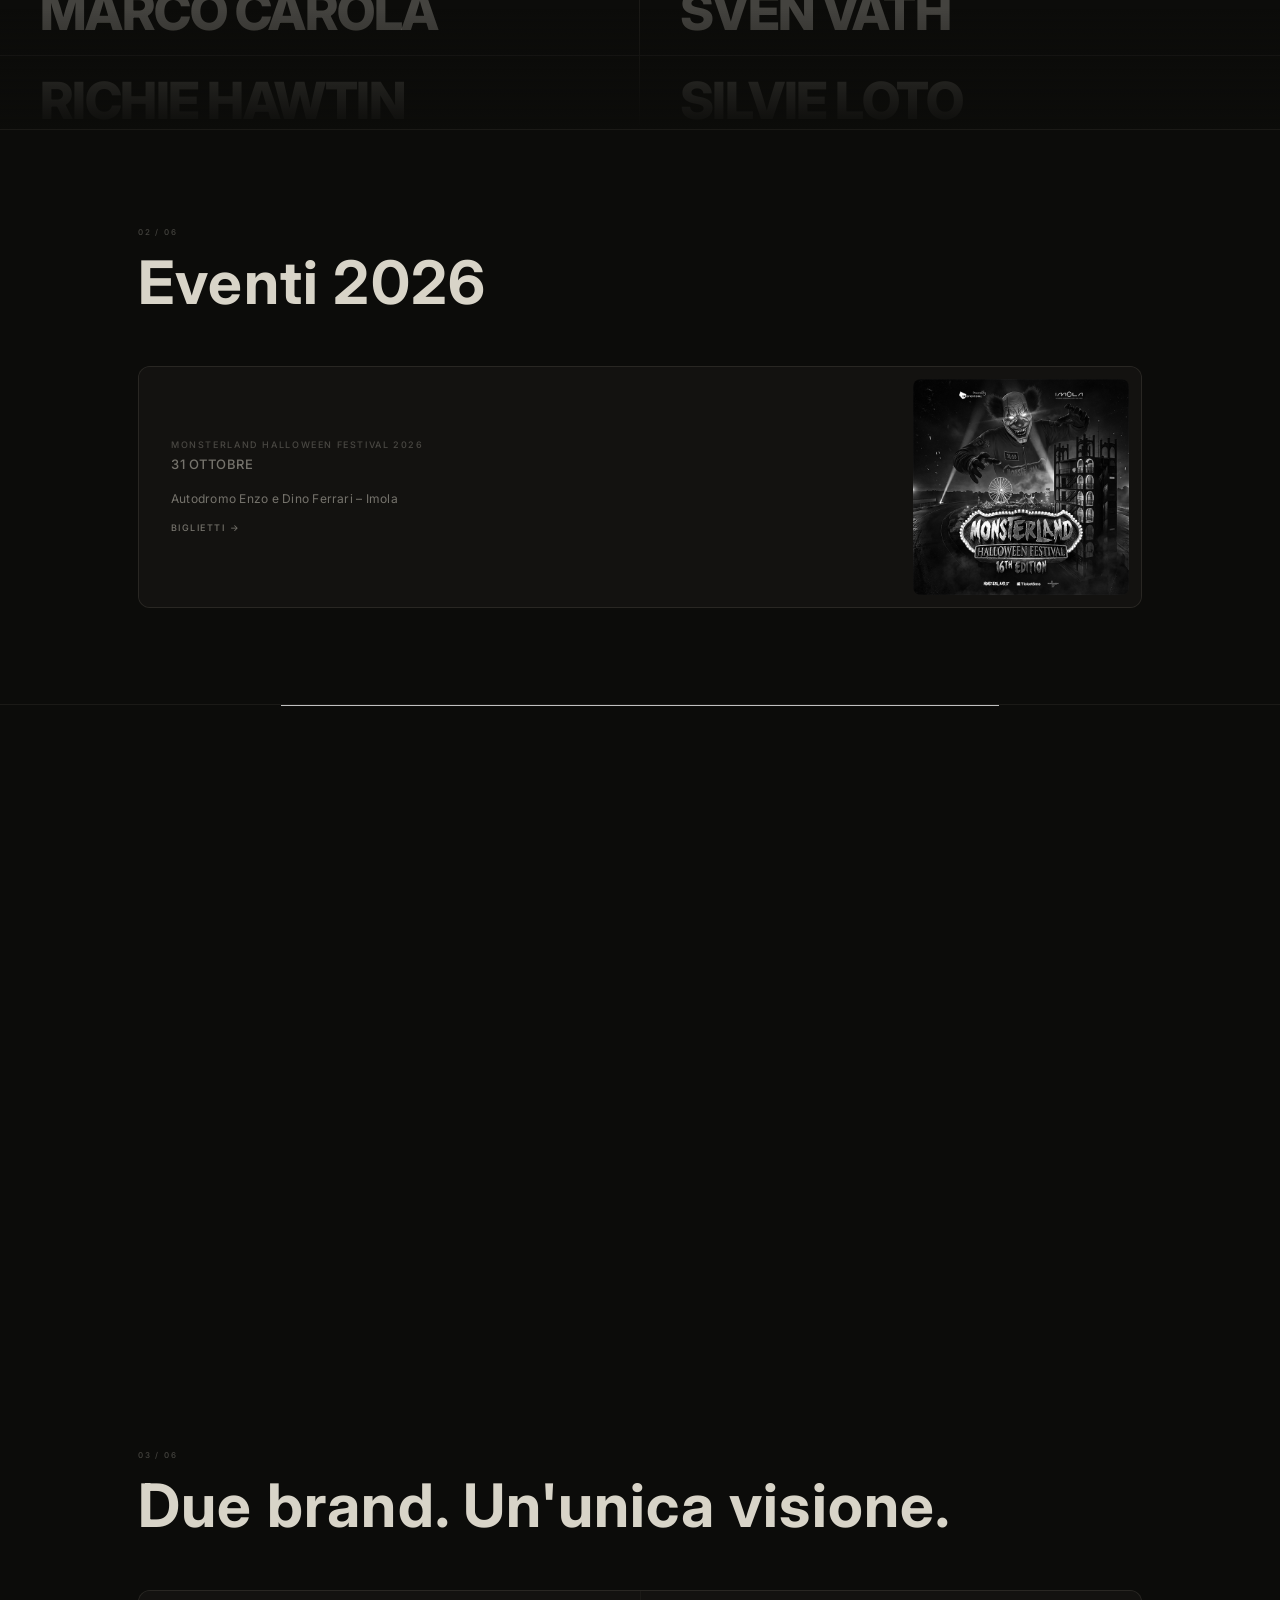
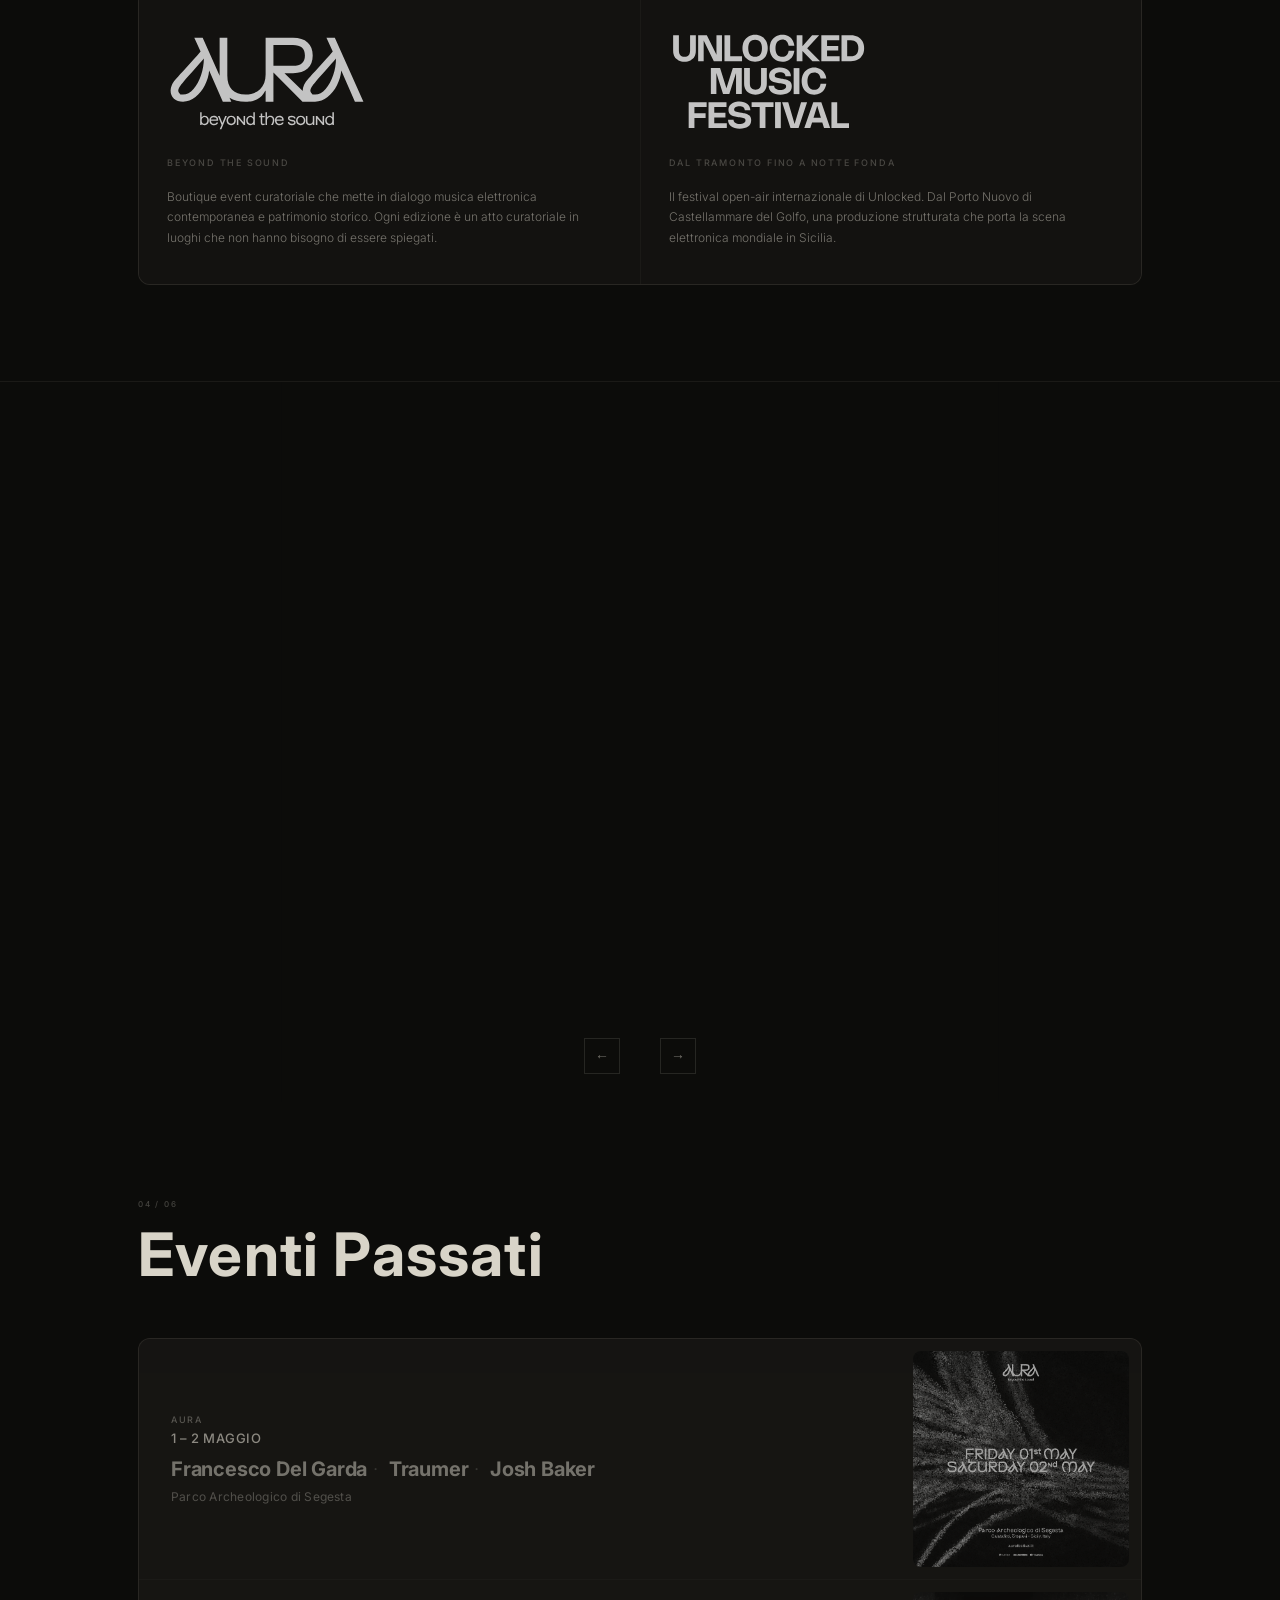
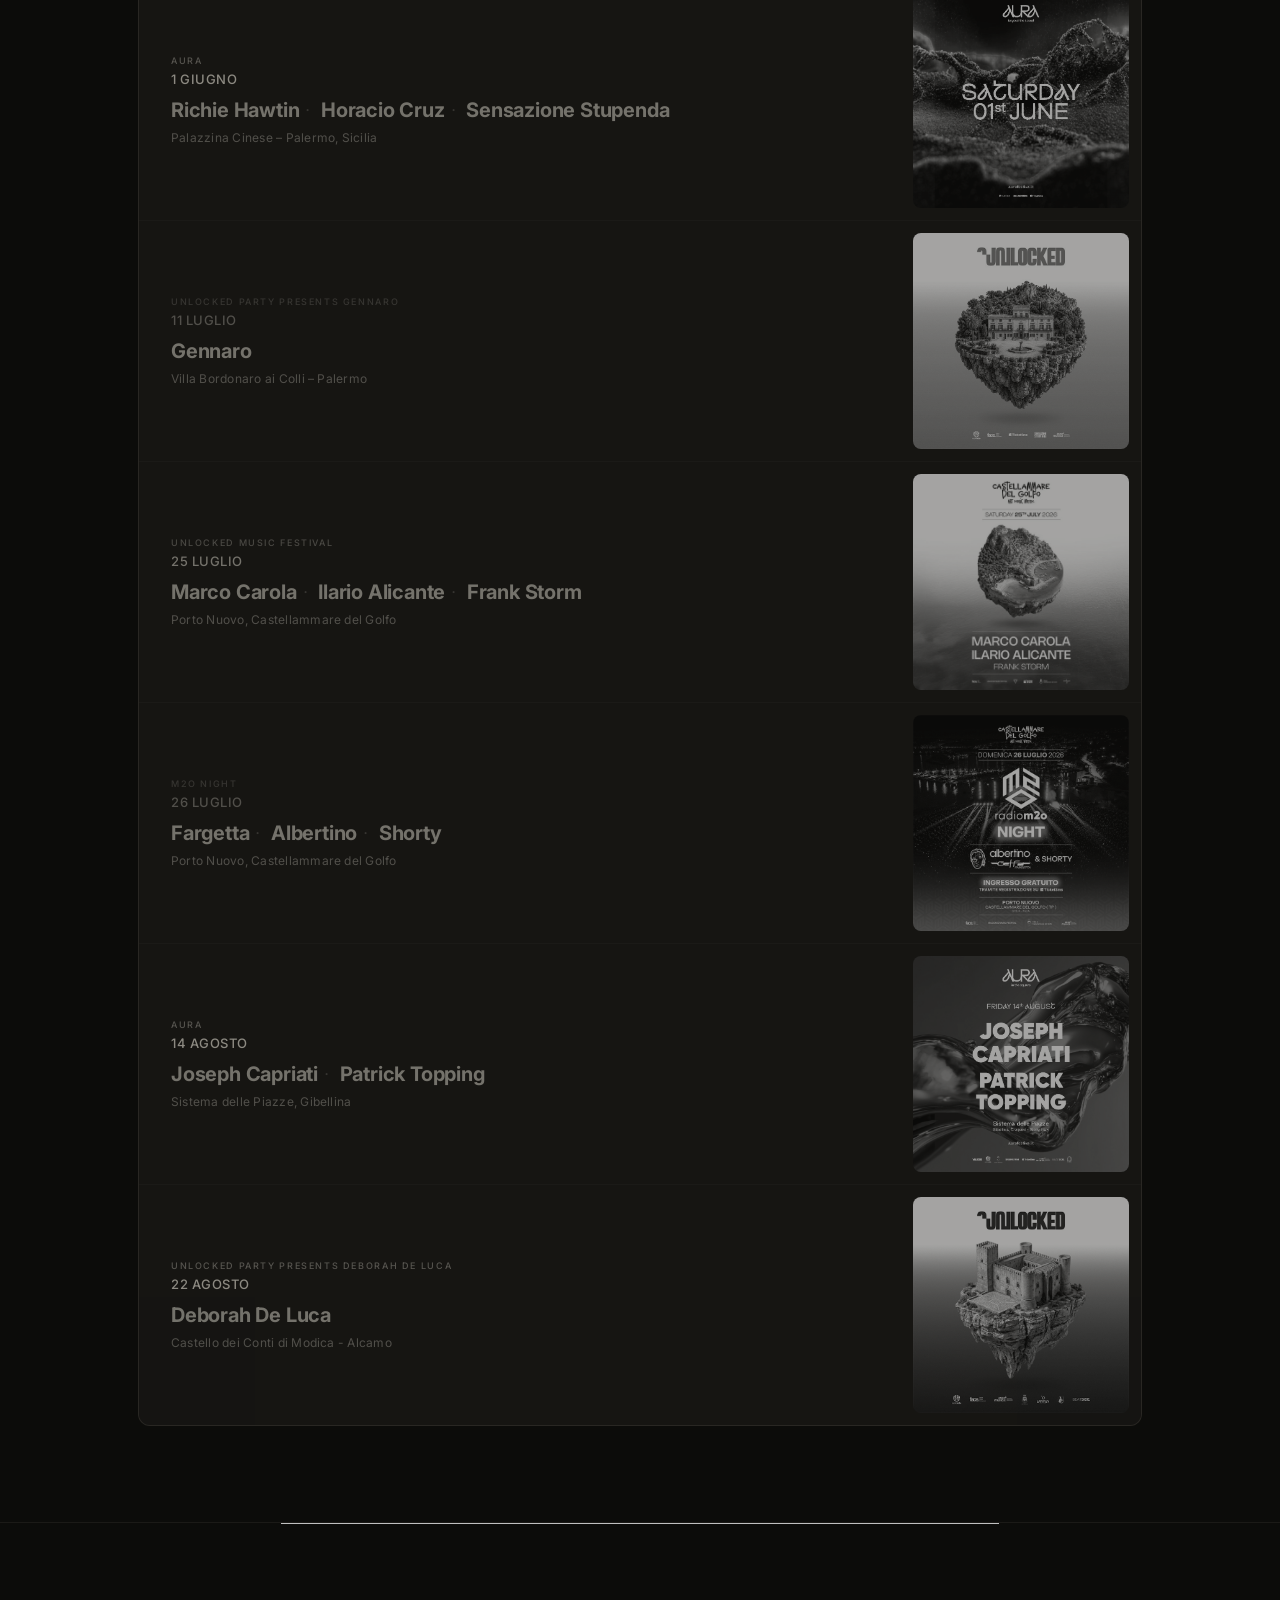
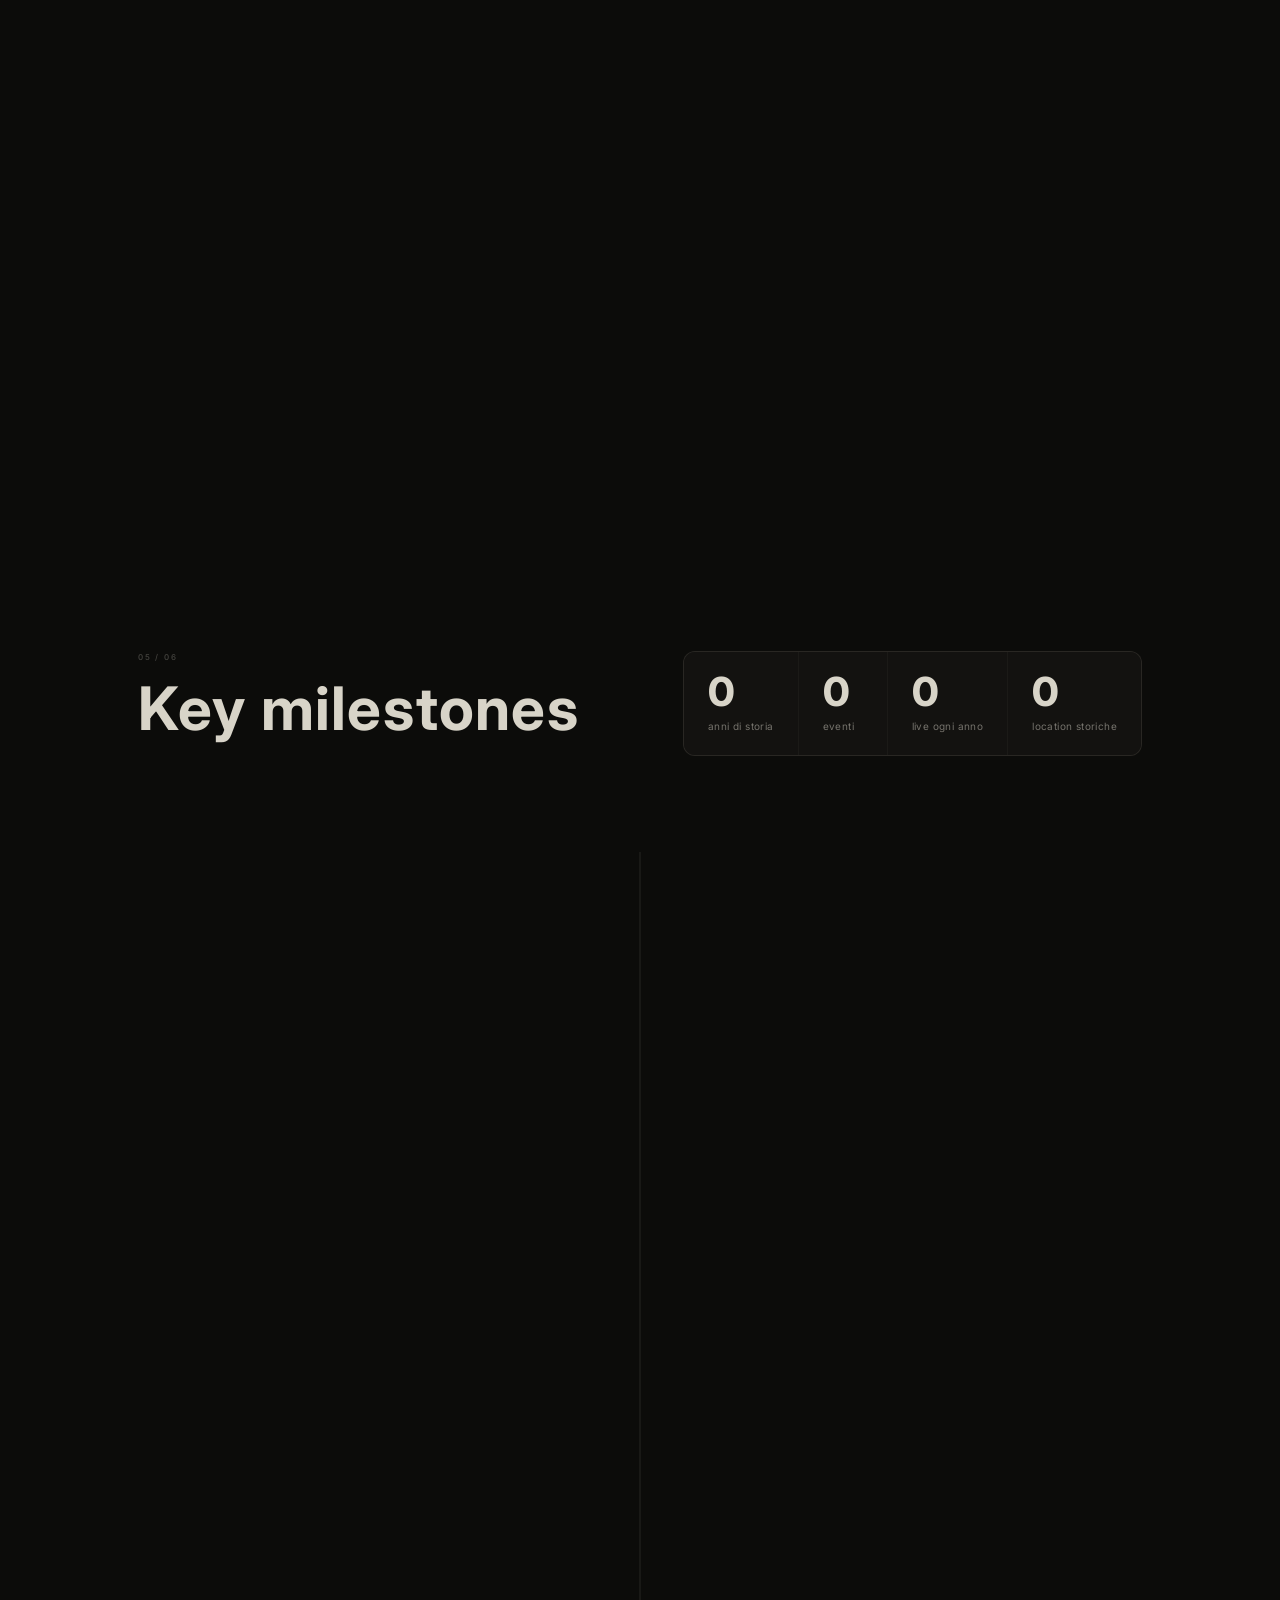
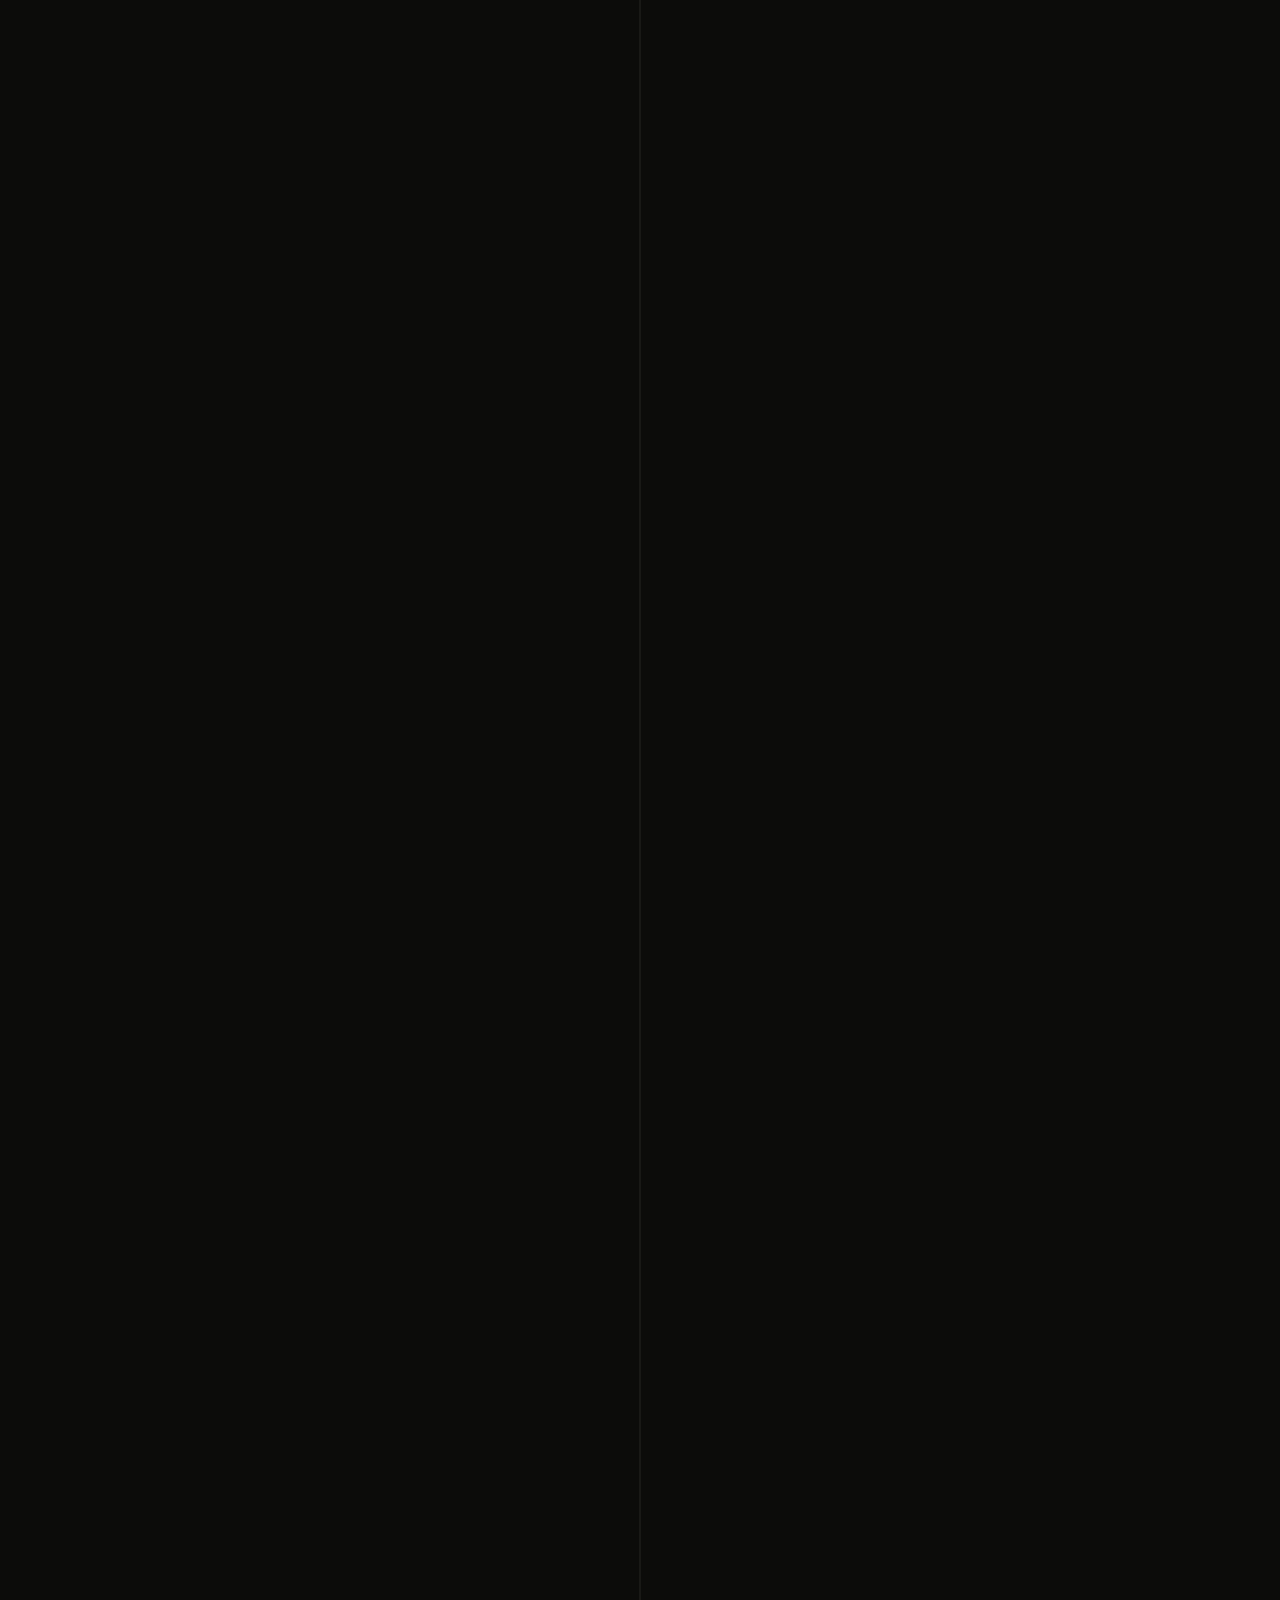
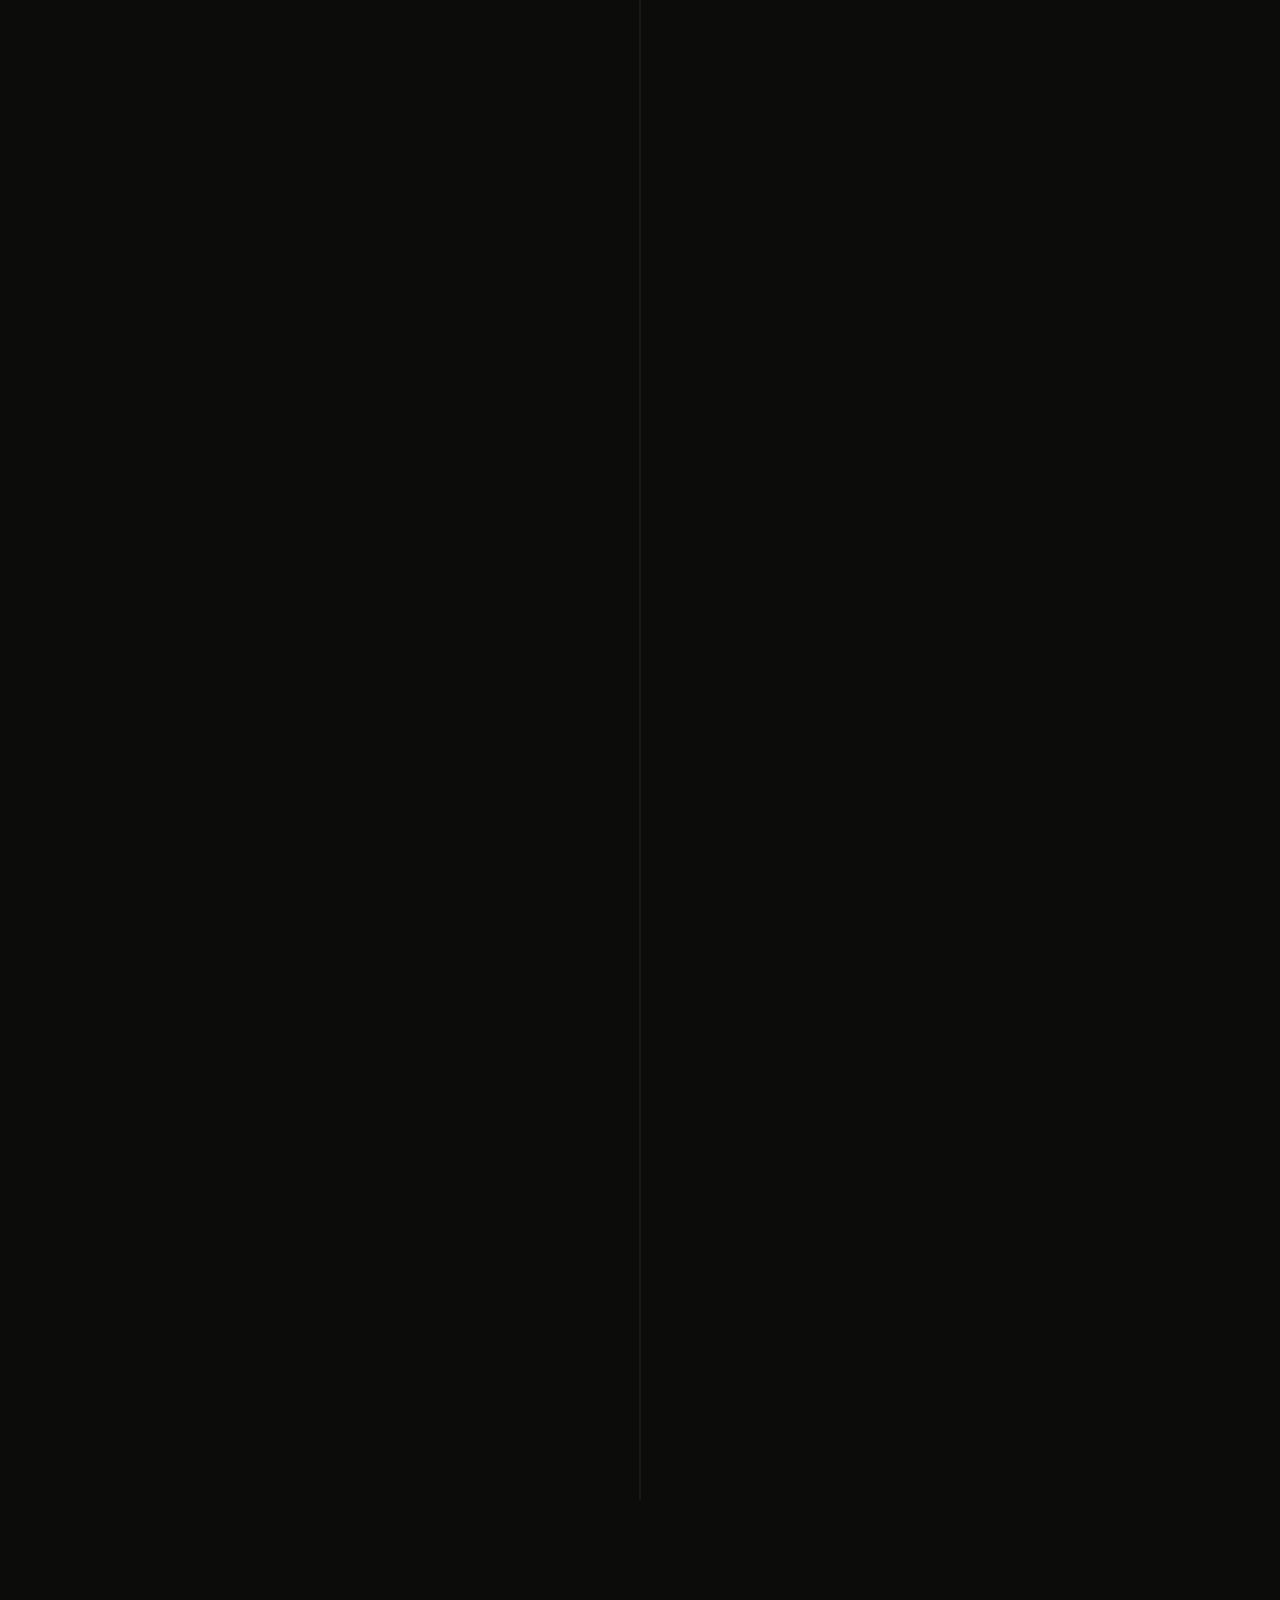
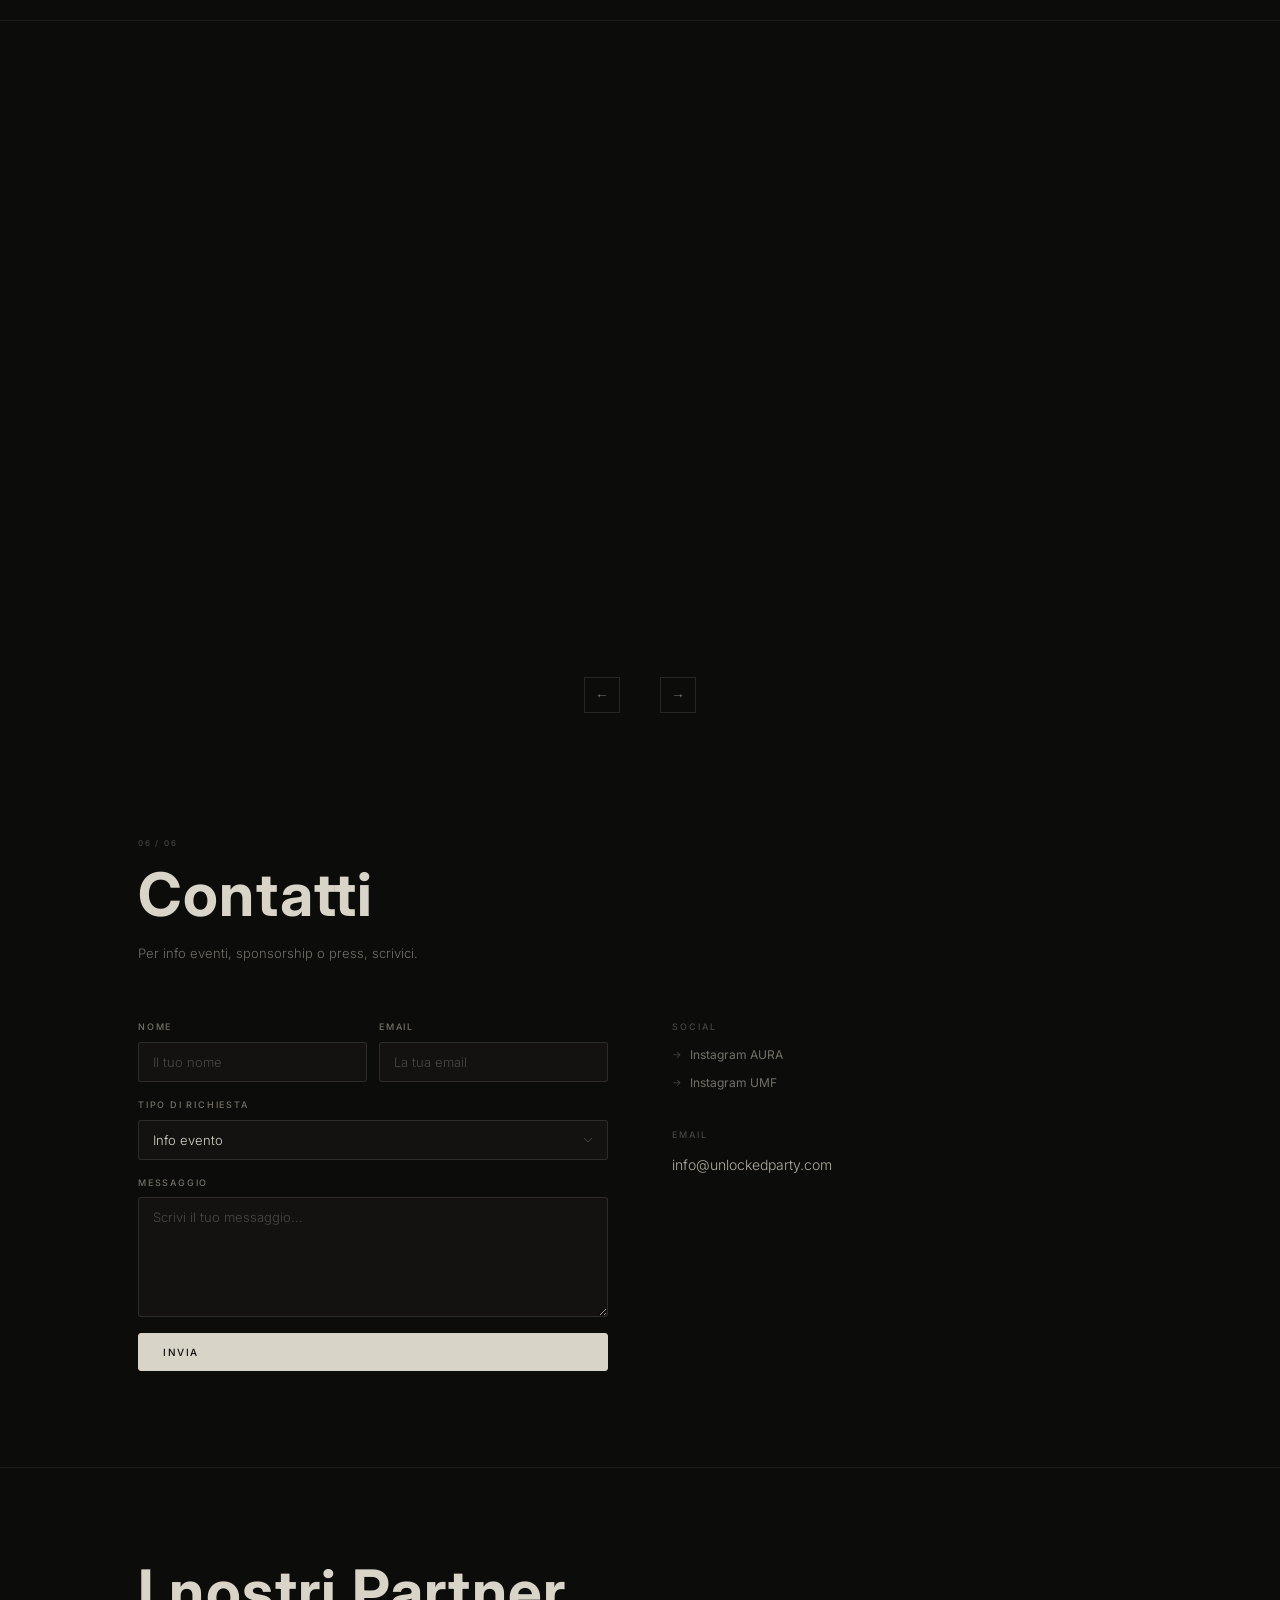
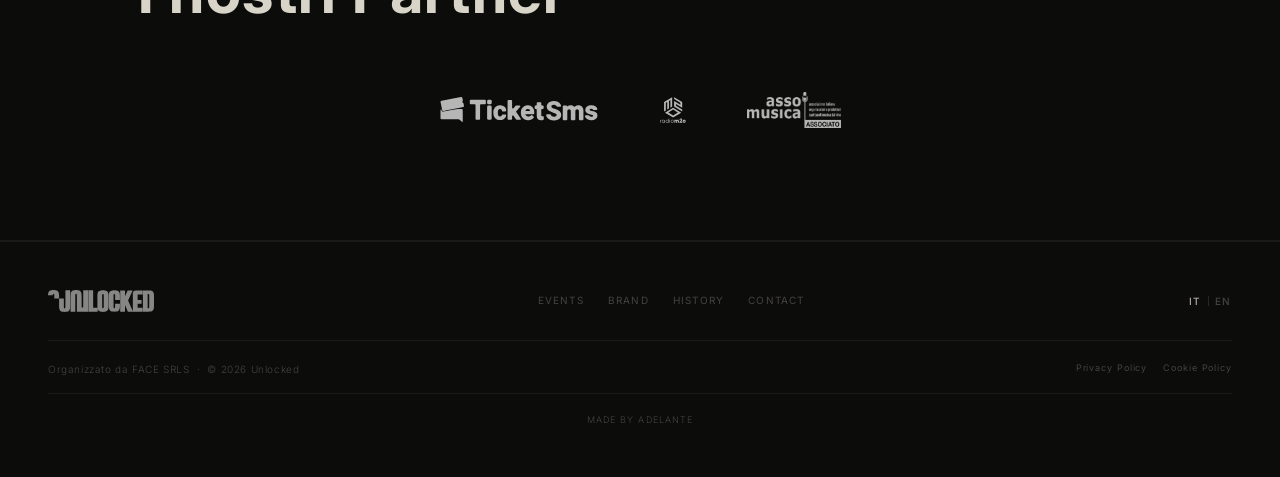
==== commit fd614d7c: "Aggiorna roster, archivio eventi e Monsterland" ====
--- a/index.html
+++ b/index.html
@@ -199,6 +199,7 @@
             <div class="hero-event-meta">
               <span class="hero-event-label">Prossimo evento</span>
               <img class="hero-brand-logo" src="" alt="" loading="lazy">
+              <div class="hero-event-name"></div>
               <div class="hero-event-date">—</div>
               <div class="hero-event-location">—</div>
             </div>
@@ -574,4 +575,4 @@
 
 </body>
 
-</html>+</html>
--- a/css/sections.css
+++ b/css/sections.css
@@ -215,6 +215,16 @@
   color: var(--cream);
 }
 
+.hero-event-name {
+  display: none;
+  max-width: 460px;
+  font-family: var(--font-display);
+  font-size: clamp(24px, 3vw, 38px);
+  line-height: 0.95;
+  letter-spacing: 0.02em;
+  color: var(--cream);
+}
+
 .hero-event-location {
   font-size: 11px;
   font-weight: 400;
